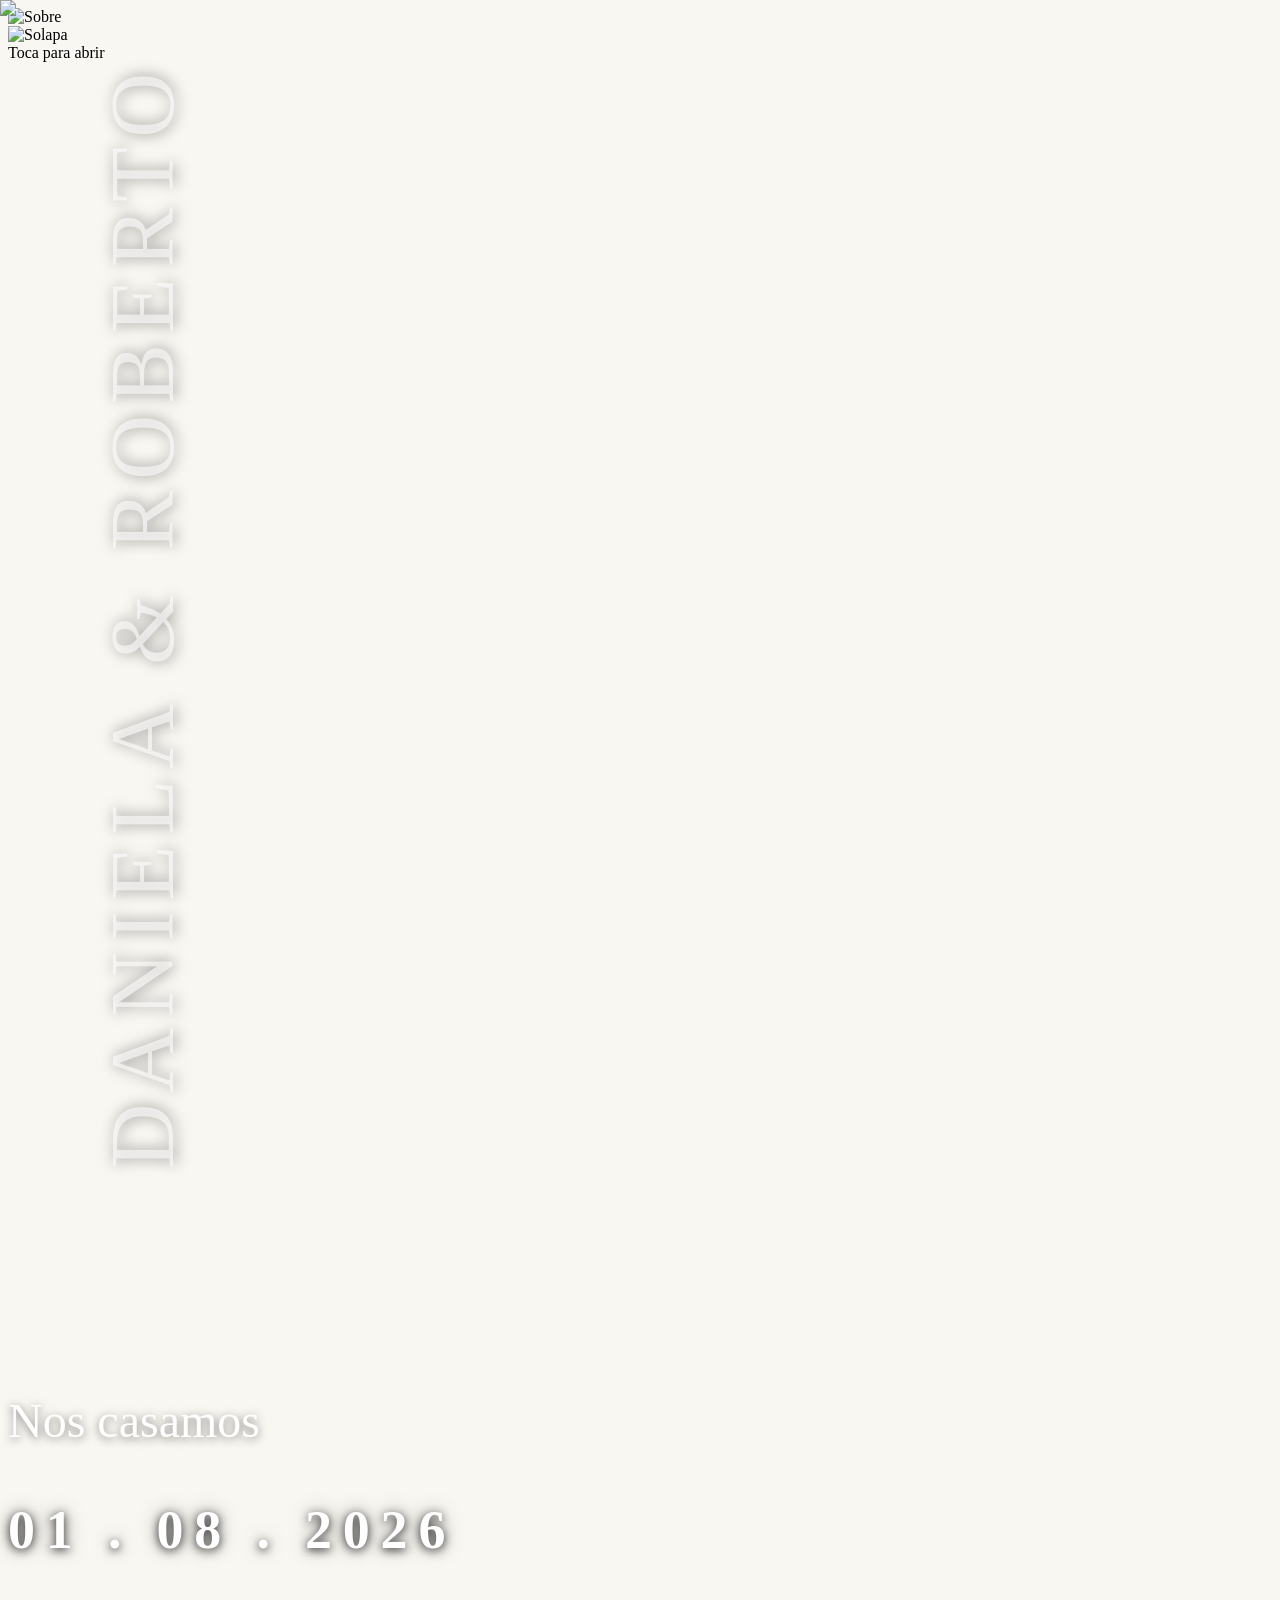
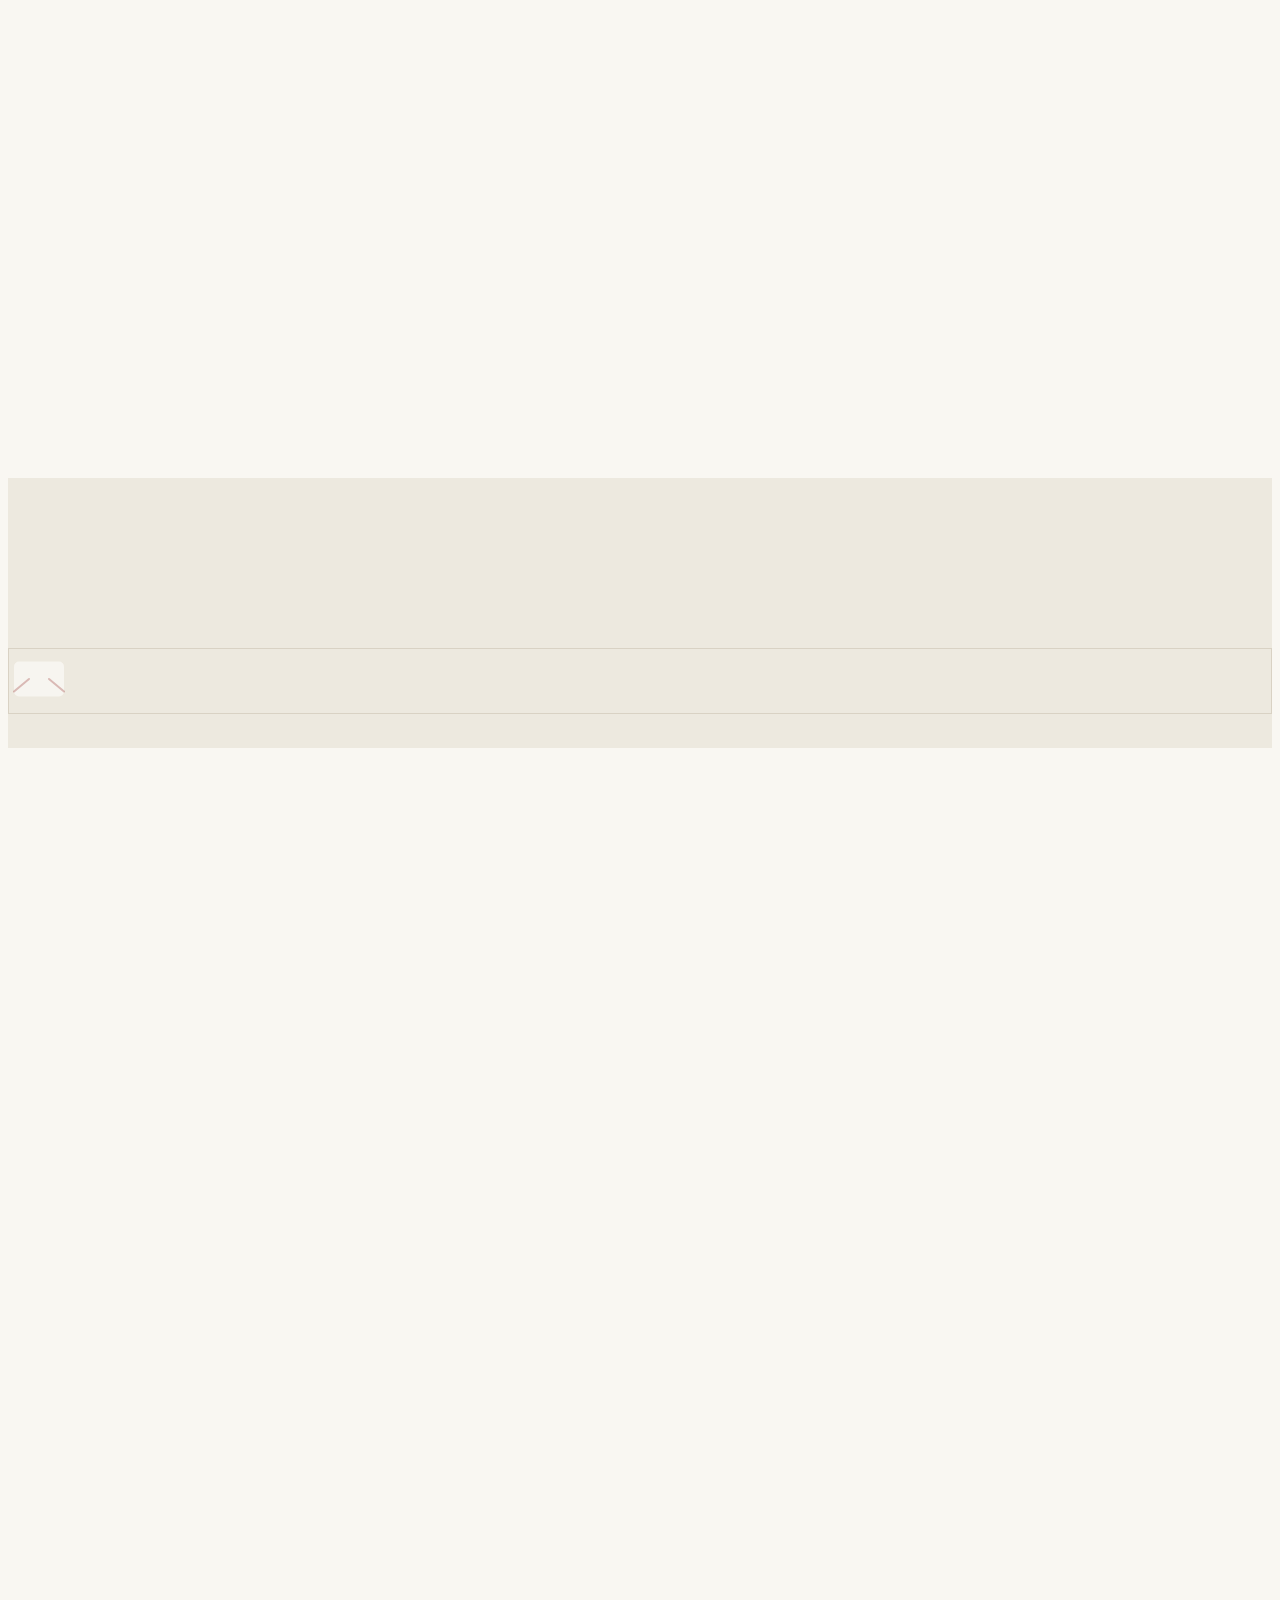
==== index.html @ fdbf5f59 "Add files via upload invitation commit" ====
<!DOCTYPE html><!--T73ptY9w6oYxhxeQ_NKNI--><html lang="en"><head><meta charSet="utf-8"/><meta name="viewport" content="width=device-width, initial-scale=1"/><link rel="preload" href="/_next/static/media/01e4147cff8141ee-s.p.7787e134.woff2" as="font" crossorigin="" type="font/woff2"/><link rel="preload" href="/_next/static/media/5fc4e4c4ad20ea37-s.p.6e37f557.woff2" as="font" crossorigin="" type="font/woff2"/><link rel="preload" href="/_next/static/media/8bd76523131fa0fc-s.p.eb17b6b9.woff2" as="font" crossorigin="" type="font/woff2"/><link rel="preload" href="/_next/static/media/a85fe84266768609-s.p.e658778d.woff2" as="font" crossorigin="" type="font/woff2"/><link rel="preload" href="/_next/static/media/f48d461c03e0a8ec-s.p.4f85faee.woff2" as="font" crossorigin="" type="font/woff2"/><link rel="preload" as="image" href="/images/sobre_final.png"/><link rel="preload" as="image" href="/images/solapa_final.png"/><link rel="preload" as="image" href="/images/hero-bg.jpeg"/><link rel="preload" as="image" href="/images/tarjetapase.png"/><link rel="preload" as="image" href="/images/dresscode.png"/><link rel="preload" as="image" href="/images/etiqueta-vintage.png"/><link rel="preload" as="image" href="/images/tarjeta-viaje.png"/><link rel="stylesheet" href="/_next/static/chunks/4777071403db85dc.css" data-precedence="next"/><link rel="stylesheet" href="/_next/static/chunks/275047b3340aade7.css" data-precedence="next"/><link rel="stylesheet" href="/_next/static/chunks/61e15a1e4aef8117.css" data-precedence="next"/><link rel="preload" as="script" fetchPriority="low" href="/_next/static/chunks/cb51817c18b78762.js"/><script src="/_next/static/chunks/1e53a16b00a69938.js" async=""></script><script src="/_next/static/chunks/155f9bab298fbf48.js" async=""></script><script src="/_next/static/chunks/672dc47684df5d5c.js" async=""></script><script src="/_next/static/chunks/turbopack-0b7e52971d6c30d5.js" async=""></script><script src="/_next/static/chunks/26ca110782d86623.js" async=""></script><script src="/_next/static/chunks/8c8b0fd3c10fda6e.js" async=""></script><script src="/_next/static/chunks/ffd1b856f494ce2b.js" async=""></script><script src="/_next/static/chunks/522c67f937864014.js" async=""></script><meta name="next-size-adjust" content=""/><title>Daniela &amp; Roberto — Wedding Invitation</title><meta name="description" content="We joyfully invite you to celebrate our wedding. Join us for an unforgettable day of love and celebration."/><meta name="generator" content="v0.app"/><meta property="og:title" content="Daniela &amp; Roberto — Wedding Invitation"/><meta property="og:description" content="We joyfully invite you to celebrate our wedding."/><meta property="og:type" content="website"/><meta name="twitter:card" content="summary"/><meta name="twitter:title" content="Daniela &amp; Roberto — Wedding Invitation"/><meta name="twitter:description" content="We joyfully invite you to celebrate our wedding."/><script src="/_next/static/chunks/a6dad97d9634a72d.js" noModule=""></script></head><body class="cormorant_garamond_fdcc62b5-module__j0AN-G__variable great_vibes_894d29ea-module__9wjCqa__variable caveat_8d020b9f-module__fqjY9G__variable windsong_a7bcc098-module__HYPOKW__variable font-serif antialiased" style="background-color:#F9F7F2"><div hidden=""><!--$--><!--/$--></div><main class="relative w-full" style="background-color:#F9F7F2"><audio src="/sounds/wildestDreams.mp3" loop="" preload="auto"></audio><div class="envelope-intro-module__12ix7G__envelopeWrapper "><div class="envelope-intro-module__12ix7G__envelope "><div class="envelope-intro-module__12ix7G__base"><img src="/images/sobre_final.png" alt="Sobre"/></div><div class="envelope-intro-module__12ix7G__flap"><img src="/images/solapa_final.png" alt="Solapa"/></div><div class="envelope-intro-module__12ix7G__sealContainer"><div class="envelope-intro-module__12ix7G__seal"></div><span class="envelope-intro-module__12ix7G__hintText">Toca para abrir</span></div></div></div><section class="sticky top-0 h-screen w-full z-[1]"><section class="relative w-full overflow-hidden" style="height:100svh;min-height:600px"><img alt="Daniela y Roberto" decoding="async" data-nimg="fill" class="object-cover object-center" style="position:absolute;height:100%;width:100%;left:0;top:0;right:0;bottom:0;color:transparent" src="/images/hero-bg.jpeg"/><div class="absolute inset-0" style="background:linear-gradient(to bottom, rgba(0,0,0,0.3) 0%, rgba(0,0,0,0.1) 40%, rgba(0,0,0,0.7) 100%)"></div><style>
        @keyframes scrollName {
          0%   { transform: rotate(180deg) translateY(100%); }
          100% { transform: rotate(180deg) translateY(-100%); }
        }
        .name-scroll {
          animation: scrollName 10s linear infinite;
        }
      </style><div class="absolute inset-y-0 left-0 z-10 flex items-center pointer-events-none select-none overflow-hidden" style="width:clamp(40px, 8vw, 80px)"><h1 class="name-scroll" style="font-family:var(--font-cormorant), Georgia, serif;font-weight:300;font-size:clamp(40px, 10vw, 90px);color:rgba(255,255,255,0.6);letter-spacing:0.12em;text-transform:uppercase;writing-mode:vertical-rl;transform:rotate(180deg);white-space:nowrap;text-shadow:0 2px 15px rgba(0,0,0,0.4);line-height:1">Daniela &amp; Roberto</h1></div><div class="absolute top-8 sm:top-2 left-1/2 -translate-x-1/2 z-20"><div class="relative select-none" style="width:clamp(130px, 18vw, 180px);height:clamp(130px, 18vw, 180px)"><img alt="Monograma D&amp;R" loading="lazy" decoding="async" data-nimg="fill" class="object-contain drop-shadow-[0_4px_18px_rgba(0,0,0,0.6)]" style="position:absolute;height:100%;width:100%;left:0;top:0;right:0;bottom:0;color:transparent" src="/images/monograma_.png"/></div></div><div class="absolute bottom-12 sm:bottom-16 right-4 sm:right-10 z-10 flex flex-col items-center"><p style="font-family:var(--font-windsong), cursive;font-size:clamp(32px, 6vw, 48px);font-weight:400;color:#FFFFFF;line-height:1;text-shadow:0 2px 10px rgba(0,0,0,0.5);margin-bottom:4px">Nos casamos</p><p style="font-family:var(--font-cormorant), serif;font-weight:700;font-size:clamp(28px, 5.5vw, 54px);color:#FFFFFF;letter-spacing:0.2em;white-space:nowrap;text-shadow:0px 2px 10px rgba(0,0,0,0.8),
              0px 0px 20px rgba(0,0,0,0.4)">01 . 08 . 2026</p></div></section></section><div class="relative z-[10] bg-[#F9F7F2] shadow-[0_-20px_50px_rgba(0,0,0,0.08)]"><section class="py-24 px-6 overflow-hidden" style="background-color:#F9F7F2"><div class="max-w-4xl mx-auto flex flex-col items-center"><div class="text-center flex flex-col items-center mb-12" style="opacity:0"><div class="mb-10 w-32 h-32 relative" style="opacity:0;transform:scale(1.2) rotate(-5deg)"><img alt="Sello de lacre" loading="lazy" decoding="async" data-nimg="fill" class="object-contain" style="position:absolute;height:100%;width:100%;left:0;top:0;right:0;bottom:0;color:transparent" src="/images/wax-seal.png"/></div><h2 class="text-5xl md:text-6xl mb-3" style="font-family:var(--font-great-vibes);color:#8B1A1A;opacity:0;transform:translateY(15px)">Daniela &amp; Roberto</h2><p class="text-xl tracking-[0.3em] uppercase mb-10" style="font-family:var(--font-cormorant);font-weight:300;color:#414040;opacity:0;transform:translateY(15px)">Acompáñanos a celebrar nuestro amor</p><p class="text-lg md:text-xl leading-relaxed max-w-lg mx-auto" style="font-family:var(--font-cormorant);font-weight:300;color:#000000;letter-spacing:0.03em;opacity:0;transform:translateY(15px)">Con profunda alegría en nuestros corazones, nos complace invitarlos a ser testigos del momento más especial de nuestras vidas. Los esperamos para compartir el inicio de esta nueva etapa; su presencia hará este día aún más inolvidable.</p></div><div class="relative w-full max-w-[380px] md:max-w-[420px] aspect-[4/5] drop-shadow-2xl mt-4" style="perspective:1500px;transform-style:preserve-3d;opacity:0;transform:translateY(30px)"><div class="absolute inset-0 z-20" style="backface-visibility:hidden;-webkit-backface-visibility:hidden;transform-style:preserve-3d;will-change:transform"><img alt="Marco" decoding="async" data-nimg="fill" class="object-contain" style="position:absolute;height:100%;width:100%;left:0;top:0;right:0;bottom:0;color:transparent" src="/images/tarjetapase.png"/><div class="absolute inset-0 flex items-center justify-center"><div class="w-[70%] text-center"><p class="text-lg md:text-xl lg:text-2xl leading-snug uppercase tracking-[0.15em] md:tracking-[0.2em]" style="font-family:var(--font-cormorant);color:#F9F4E8;font-weight:300">hemos <br/> reservado <br/> para ti</p></div></div></div><div class="absolute inset-0 z-10" style="backface-visibility:hidden;-webkit-backface-visibility:hidden;transform-style:preserve-3d;will-change:transform;transform:rotateY(-180deg)"><img alt="Marco" loading="lazy" decoding="async" data-nimg="fill" class="object-contain" style="position:absolute;height:100%;width:100%;left:0;top:0;right:0;bottom:0;color:transparent;transform:scaleX(-1)" src="/images/tarjetapase.png"/><div class="absolute inset-0 flex items-center justify-center gap-2 md:gap-3 text-center"><span class="text-7xl md:text-8xl lg:text-9xl leading-none" style="font-family:var(--font-cormorant);font-weight:300;color:#F9F4E8">2</span><span class="text-xl md:text-2xl lg:text-3xl uppercase tracking-[0.2em] mt-2" style="font-family:var(--font-cormorant);font-weight:400;color:#F9F4E8">Pases</span></div></div></div></div></section><section class="pt-2 pb-24 px-6 relative overflow-hidden" style="background-color:#F9F7F2"><div class="max-w-4xl mx-auto"><div class="text-center mb-16" style="will-change:transform, opacity, filter;opacity:0;filter:blur(10px);transform:translateY(60px)"><p class="text-4xl md:text-5xl mb-4" style="font-family:var(--font-great-vibes);color:#8B1A1A">Con la bendición de</p><h2 class="text-2xl md:text-3xl tracking-[0.35em] uppercase" style="font-family:var(--font-cormorant);font-weight:400;color:#1A1A1A">Nuestros Padres</h2></div><div class="grid md:grid-cols-2 gap-16 mb-24"><div class="text-center" style="will-change:transform, opacity, filter;opacity:0;filter:blur(15px);transform:translateX(-120px)"><p class="text-sm md:text-base tracking-[0.3em] uppercase mb-10" style="color:#A02020;font-family:var(--font-cormorant);font-weight:700">Familia de la Novia</p><div class="mb-8"><p class="text-xl md:text-2xl" style="font-family:var(--font-cormorant);font-weight:500;color:#000000">Alfredo Arteaga Trejo</p><p class="text-[12px] md:text-[13px] tracking-[0.15em] uppercase mt-2" style="color:#333333;font-family:var(--font-cormorant);font-weight:700">Padre de la Novia</p></div><div class="mb-8"><p class="text-xl md:text-2xl" style="font-family:var(--font-cormorant);font-weight:500;color:#000000">Yesenia Martínez Ledesma</p><p class="text-[12px] md:text-[13px] tracking-[0.15em] uppercase mt-2" style="color:#333333;font-family:var(--font-cormorant);font-weight:700">Madre de la Novia</p></div></div><div class="text-center" style="will-change:transform, opacity, filter;opacity:0;filter:blur(15px);transform:translateX(120px)"><p class="text-sm md:text-base tracking-[0.3em] uppercase mb-10" style="color:#A02020;font-family:var(--font-cormorant);font-weight:700">Familia del Novio</p><div class="mb-8"><p class="text-xl md:text-2xl" style="font-family:var(--font-cormorant);font-weight:500;color:#000000">Roberto Arévalo Delgado</p><p class="text-[12px] md:text-[13px] tracking-[0.15em] uppercase mt-2" style="color:#333333;font-family:var(--font-cormorant);font-weight:700">Padre del Novio</p></div><div class="mb-8"><p class="text-xl md:text-2xl" style="font-family:var(--font-cormorant);font-weight:500;color:#000000">Magdalena Corcino Lagunas</p><p class="text-[12px] md:text-[13px] tracking-[0.15em] uppercase mt-2" style="color:#333333;font-family:var(--font-cormorant);font-weight:700">Madre del Novio</p></div></div></div><div style="will-change:transform, opacity, filter;opacity:0;filter:blur(10px);transform:translateY(60px)"><div class="text-center mb-14"><h3 class="text-2xl md:text-3xl tracking-[0.35em] uppercase" style="font-family:var(--font-cormorant);font-weight:400;color:#1A1A1A">Nuestros Padrinos</h3></div><div class="flex flex-col sm:flex-row items-center justify-center gap-16"><div class="text-center"><p class="text-xl md:text-2xl" style="font-family:var(--font-cormorant);font-weight:500;color:#000000">Manuel Arteaga Trejo</p><p class="text-[12px] md:text-[13px] tracking-[0.15em] uppercase mt-2" style="color:#333333;font-family:var(--font-cormorant);font-weight:700">Padrino de Velación</p></div><div class="text-center"><p class="text-xl md:text-2xl" style="font-family:var(--font-cormorant);font-weight:500;color:#000000">Marisol García Ledesma</p><p class="text-[12px] md:text-[13px] tracking-[0.15em] uppercase mt-2" style="color:#333333;font-family:var(--font-cormorant);font-weight:700">Madrina de Velación</p></div></div></div></div></section><div class="h-20 bg-[#F9F7F2]"></div></div><div class="relative z-[20] bg-[#F9F7F2] shadow-[0_-20px_50px_rgba(0,0,0,0.08)]"><section class="relative py-24 px-6 overflow-hidden" style="background-color:#EDE9DF"><div class="absolute top-2 right-[-25px] md:top-6 md:right-4 pointer-events-none select-none w-[150px] md:w-[220px] z-10" style="opacity:0;filter:blur(4px);transform:scale(2.5)"><img alt="Sellado con amor" loading="lazy" width="220" height="110" decoding="async" data-nimg="1" style="color:transparent;width:100%;height:auto" src="/images/rubber-stamp.png"/></div><div class="max-w-3xl mx-auto text-center"><p class="text-3xl md:text-4xl mb-4" style="font-family:var(--font-great-vibes);color:#8B1A1A;opacity:0;transform:translateY(20px)">Contando los días hasta el gran momento</p><h2 class="text-2xl md:text-3xl tracking-[0.25em] uppercase mb-16" style="font-family:var(--font-cormorant);font-weight:400;color:#3D3D3D;opacity:0;transform:translateY(20px)">1 de Agosto, 2026</h2><div class="grid grid-cols-2 gap-y-12 gap-x-6 md:grid-cols-4 md:gap-10"><div class="flex flex-col items-center gap-4" style="opacity:0;transform:translateY(20px)"><div class="overflow-hidden" style="border-bottom:1px solid #D1C9BC;padding-bottom:12px;min-width:80px"><span class="block text-6xl md:text-7xl leading-none tabular-nums text-center" style="font-family:var(--font-cormorant);font-weight:300;color:#2D2D2D;letter-spacing:-0.02em;opacity:0;transform:translateY(20px)">00</span></div><span class="text-[12px] md:text-xs tracking-[0.3em] uppercase" style="color:#5E544A;font-family:var(--font-cormorant);font-weight:600">Días</span></div><div class="flex flex-col items-center gap-4" style="opacity:0;transform:translateY(20px)"><div class="overflow-hidden" style="border-bottom:1px solid #D1C9BC;padding-bottom:12px;min-width:80px"><span class="block text-6xl md:text-7xl leading-none tabular-nums text-center" style="font-family:var(--font-cormorant);font-weight:300;color:#2D2D2D;letter-spacing:-0.02em;opacity:0;transform:translateY(20px)">00</span></div><span class="text-[12px] md:text-xs tracking-[0.3em] uppercase" style="color:#5E544A;font-family:var(--font-cormorant);font-weight:600">Horas</span></div><div class="flex flex-col items-center gap-4" style="opacity:0;transform:translateY(20px)"><div class="overflow-hidden" style="border-bottom:1px solid #D1C9BC;padding-bottom:12px;min-width:80px"><span class="block text-6xl md:text-7xl leading-none tabular-nums text-center" style="font-family:var(--font-cormorant);font-weight:300;color:#2D2D2D;letter-spacing:-0.02em;opacity:0;transform:translateY(20px)">00</span></div><span class="text-[12px] md:text-xs tracking-[0.3em] uppercase" style="color:#5E544A;font-family:var(--font-cormorant);font-weight:600">Minutos</span></div><div class="flex flex-col items-center gap-4" style="opacity:0;transform:translateY(20px)"><div class="overflow-hidden" style="border-bottom:1px solid #D1C9BC;padding-bottom:12px;min-width:80px"><span class="block text-6xl md:text-7xl leading-none tabular-nums text-center" style="font-family:var(--font-cormorant);font-weight:300;color:#2D2D2D;letter-spacing:-0.02em;opacity:0;transform:translateY(20px)">00</span></div><span class="text-[12px] md:text-xs tracking-[0.3em] uppercase" style="color:#5E544A;font-family:var(--font-cormorant);font-weight:600">Segundos</span></div></div></div></section><section class="py-16 md:py-24 px-6 overflow-hidden" style="background-color:#FAF9F7"><div class="max-w-4xl mx-auto"><div class="text-center mb-12 md:mb-24" style="opacity:0;transform:translateY(20px)"><p class="text-4xl md:text-5xl mb-3" style="font-family:var(--font-great-vibes);color:#8B1A1A">Detalles del Evento</p><h2 class="text-lg md:text-xl tracking-[0.25em] uppercase" style="font-family:var(--font-cormorant);font-weight:300;color:#2D2D2D">Lugar y Fecha</h2></div><div class="grid md:grid-cols-2 gap-8 md:gap-20"><div class="relative flex items-end justify-start min-h-[380px] md:min-h-[420px] w-full px-4"><div class="absolute inset-0 w-full h-full z-0"><img alt="Sobre Ceremonia" loading="lazy" decoding="async" data-nimg="fill" class="object-contain drop-shadow-xl" style="position:absolute;height:100%;width:100%;left:0;top:0;right:0;bottom:0;color:transparent" src="/images/sobre_sello.png"/></div><div class="relative z-10 w-[75%] md:w-[72%] p-6 shadow-2xl mb-8 -ml-2" style="background-color:#F9F4E8;border:1px solid #E5DED0;opacity:0;transform:translateY(60px)"><div class="relative text-center"><div class="flex justify-center mb-3"><svg xmlns="http://www.w3.org/2000/svg" width="24" height="24" viewBox="0 0 24 24" fill="none" stroke="currentColor" stroke-width="2" stroke-linecap="round" stroke-linejoin="round" class="lucide lucide-church w-8 h-8" aria-hidden="true" style="color:#8B1A1A"><path d="M10 9h4"></path><path d="M12 7v5"></path><path d="M14 21v-3a2 2 0 0 0-4 0v3"></path><path d="m18 9 3.52 2.147a1 1 0 0 1 .48.854V19a2 2 0 0 1-2 2H4a2 2 0 0 1-2-2v-6.999a1 1 0 0 1 .48-.854L6 9"></path><path d="M6 21V7a1 1 0 0 1 .376-.782l5-3.999a1 1 0 0 1 1.249.001l5 4A1 1 0 0 1 18 7v14"></path></svg></div><h3 class="text-3xl mb-1" style="font-family:var(--font-great-vibes);color:#8B1A1A">Ceremonia</h3><div class="space-y-1.5 mt-4" style="font-family:var(--font-cormorant)"><div class="flex items-center justify-center gap-2 text-[15px] font-medium leading-none text-[#2D2D2D]"><svg xmlns="http://www.w3.org/2000/svg" width="24" height="24" viewBox="0 0 24 24" fill="none" stroke="currentColor" stroke-width="2" stroke-linecap="round" stroke-linejoin="round" class="lucide lucide-calendar w-4 h-4 opacity-60" aria-hidden="true"><path d="M8 2v4"></path><path d="M16 2v4"></path><rect width="18" height="18" x="3" y="4" rx="2"></rect><path d="M3 10h18"></path></svg><p>1 de Agosto, 2026</p></div><div class="flex items-center justify-center gap-2 text-[15px] font-medium leading-none text-[#2D2D2D]"><svg xmlns="http://www.w3.org/2000/svg" width="24" height="24" viewBox="0 0 24 24" fill="none" stroke="currentColor" stroke-width="2" stroke-linecap="round" stroke-linejoin="round" class="lucide lucide-clock w-4 h-4 opacity-60" aria-hidden="true"><path d="M12 6v6l4 2"></path><circle cx="12" cy="12" r="10"></circle></svg><p>17:00 hrs</p></div><div class="flex flex-col items-center justify-center mt-4"><div class="flex items-center gap-1"><svg xmlns="http://www.w3.org/2000/svg" width="24" height="24" viewBox="0 0 24 24" fill="none" stroke="currentColor" stroke-width="2" stroke-linecap="round" stroke-linejoin="round" class="lucide lucide-map-pin w-3.5 h-3.5 text-[#8B1A1A]" aria-hidden="true"><path d="M20 10c0 4.993-5.539 10.193-7.399 11.799a1 1 0 0 1-1.202 0C9.539 20.193 4 14.993 4 10a8 8 0 0 1 16 0"></path><circle cx="12" cy="10" r="3"></circle></svg><p class="text-[15px] font-bold text-[#1A1A1A]">Parroquia San Joaquín</p></div><p class="text-[14px] leading-tight mt-1 font-semibold" style="color:#333333">Juárez #2, San Joaquín, Qro.</p></div></div><a href="https://maps.app.goo.gl/vPXJ5EqYQ8FNk64d9" target="_blank" rel="noopener noreferrer" class="inline-flex items-center gap-2 mt-6 px-5 py-2.5 text-[11px] tracking-[0.2em] uppercase shadow-md" tabindex="0" style="font-family:var(--font-cormorant);font-weight:600;color:#F9F4E8;background-color:#8B1A1A">Ver ubicación</a></div></div></div><div class="relative flex items-end justify-start min-h-[380px] md:min-h-[420px] w-full px-4 mt-6 md:mt-0"><div class="absolute inset-0 w-full h-full z-0"><img alt="Sobre Recepción" loading="lazy" decoding="async" data-nimg="fill" class="object-contain drop-shadow-xl" style="position:absolute;height:100%;width:100%;left:0;top:0;right:0;bottom:0;color:transparent" src="/images/sobre_sello.png"/></div><div class="relative z-10 w-[75%] md:w-[72%] p-6 shadow-2xl mb-8 -ml-2" style="background-color:#F9F4E8;border:1px solid #E5DED0;opacity:0;transform:translateY(60px)"><div class="relative text-center"><div class="flex justify-center mb-3"><svg xmlns="http://www.w3.org/2000/svg" width="24" height="24" viewBox="0 0 24 24" fill="none" stroke="currentColor" stroke-width="2" stroke-linecap="round" stroke-linejoin="round" class="lucide lucide-party-popper w-8 h-8" aria-hidden="true" style="color:#8B1A1A"><path d="M5.8 11.3 2 22l10.7-3.79"></path><path d="M4 3h.01"></path><path d="M22 8h.01"></path><path d="M15 2h.01"></path><path d="M22 20h.01"></path><path d="m22 2-2.24.75a2.9 2.9 0 0 0-1.96 3.12c.1.86-.57 1.63-1.45 1.63h-.38c-.86 0-1.6.6-1.76 1.44L14 10"></path><path d="m22 13-.82-.33c-.86-.34-1.82.2-1.98 1.11c-.11.7-.72 1.22-1.43 1.22H17"></path><path d="m11 2 .33.82c.34.86-.2 1.82-1.11 1.98C9.52 4.9 9 5.52 9 6.23V7"></path><path d="M11 13c1.93 1.93 2.83 4.17 2 5-.83.83-3.07-.07-5-2-1.93-1.93-2.83-4.17-2-5 .83-.83 3.07.07 5 2Z"></path></svg></div><h3 class="text-3xl mb-1" style="font-family:var(--font-great-vibes);color:#8B1A1A">Recepción</h3><div class="space-y-1.5 mt-4" style="font-family:var(--font-cormorant)"><div class="flex items-center justify-center gap-2 text-[15px] font-medium leading-none text-[#2D2D2D]"><svg xmlns="http://www.w3.org/2000/svg" width="24" height="24" viewBox="0 0 24 24" fill="none" stroke="currentColor" stroke-width="2" stroke-linecap="round" stroke-linejoin="round" class="lucide lucide-calendar w-4 h-4 opacity-60" aria-hidden="true"><path d="M8 2v4"></path><path d="M16 2v4"></path><rect width="18" height="18" x="3" y="4" rx="2"></rect><path d="M3 10h18"></path></svg><p>1 de Agosto, 2026</p></div><div class="flex items-center justify-center gap-2 text-[15px] font-medium leading-none text-[#2D2D2D]"><svg xmlns="http://www.w3.org/2000/svg" width="24" height="24" viewBox="0 0 24 24" fill="none" stroke="currentColor" stroke-width="2" stroke-linecap="round" stroke-linejoin="round" class="lucide lucide-clock w-4 h-4 opacity-60" aria-hidden="true"><path d="M12 6v6l4 2"></path><circle cx="12" cy="12" r="10"></circle></svg><p>18:30 hrs</p></div><div class="flex flex-col items-center justify-center mt-4"><div class="flex items-center gap-1"><svg xmlns="http://www.w3.org/2000/svg" width="24" height="24" viewBox="0 0 24 24" fill="none" stroke="currentColor" stroke-width="2" stroke-linecap="round" stroke-linejoin="round" class="lucide lucide-map-pin w-3.5 h-3.5 text-[#8B1A1A]" aria-hidden="true"><path d="M20 10c0 4.993-5.539 10.193-7.399 11.799a1 1 0 0 1-1.202 0C9.539 20.193 4 14.993 4 10a8 8 0 0 1 16 0"></path><circle cx="12" cy="10" r="3"></circle></svg><p class="text-[15px] font-bold text-[#1A1A1A]">Auditorio Municipal</p></div><p class="text-[14px] leading-tight mt-1 font-semibold" style="color:#333333">Guerrero #8, San Joaquín, Qro.</p></div></div><a href="https://maps.app.goo.gl/2fvEH7pQ6fULar7s7" target="_blank" rel="noopener noreferrer" class="inline-flex items-center gap-2 mt-6 px-5 py-2.5 text-[11px] tracking-[0.2em] uppercase shadow-md" tabindex="0" style="font-family:var(--font-cormorant);font-weight:600;color:#F9F4E8;background-color:#8B1A1A">Ver ubicación</a></div></div></div></div></div></section><section class="py-16 md:py-24 px-6 overflow-hidden" style="background-color:#F9F7F2"><div class="max-w-5xl mx-auto"><div class="flex flex-col items-center mb-24 md:mb-32" style="opacity:0;transform:scale(0.9)"><div class="text-center mb-6 md:mb-8"><h2 class="text-2xl md:text-3xl tracking-[0.3em] uppercase" style="font-family:var(--font-cormorant);font-weight:500;color:#1A1A1A">Dress Code</h2></div><div class="mb-8 md:mb-10"><img src="/images/dresscode.png" alt="Dress Code Illustration" class="w-[180px] md:w-[240px] drop-shadow-sm"/></div><div class="text-center flex flex-col items-center max-w-md"><div class="w-12 h-[1px] bg-[#8B1A1A] mb-4 opacity-60"></div><p class="text-xl md:text-2xl italic mb-3" style="font-family:var(--font-cormorant);color:#2D2D2D">Se sugiere vestimenta formal</p><p class="text-[13px] md:text-sm tracking-[0.12em] uppercase" style="color:#4A4A4A;font-weight:600">Hombres: traje · Mujeres: vestido largo</p></div></div><div class="flex flex-col items-center"><div class="text-center mb-8 md:mb-12" style="opacity:0"><h2 class="text-2xl md:text-3xl tracking-[0.3em] uppercase" style="font-family:var(--font-cormorant);font-weight:500;color:#1A1A1A">Recomendación de Hospedaje</h2></div><div class="mb-16 md:mb-20" style="opacity:0;transform:scale(0.8) rotate(-5deg)"><img src="/images/etiqueta-vintage.png" alt="Destino Nuestra Boda" class="w-[200px] md:w-[280px] drop-shadow-md"/></div><div class="grid grid-cols-1 sm:grid-cols-2 lg:grid-cols-3 gap-8 md:gap-10 w-full"><div class="relative cursor-default" style="opacity:0;transform:translateX(-100px)"><div class="relative drop-shadow-lg"><img src="/images/tarjeta-viaje.png" alt="Card background" class="w-full block"/><div class="absolute inset-0 flex flex-col justify-center items-center text-center px-8 pt-4"><h3 class="text-lg md:text-xl leading-tight mb-2" style="font-family:var(--font-cormorant);color:#1A1A1A;font-weight:700">Hotel Florida Inn</h3><p class="text-[11px] md:text-xs tracking-[0.2em] uppercase mb-5" style="color:#8B1A1A;font-weight:700">San Joaquín, Qro</p><a href="tel:4411013077" class="px-6 py-2 border-2 text-[11px] tracking-[0.2em] uppercase transition-colors" tabindex="0" style="border-color:#8B1A1A;color:#8B1A1A;font-family:var(--font-cormorant);font-weight:800">Reservar</a></div></div></div><div class="relative cursor-default" style="opacity:0;transform:translateX(100px)"><div class="relative drop-shadow-lg"><img src="/images/tarjeta-viaje.png" alt="Card background" class="w-full block"/><div class="absolute inset-0 flex flex-col justify-center items-center text-center px-8 pt-4"><h3 class="text-lg md:text-xl leading-tight mb-2" style="font-family:var(--font-cormorant);color:#1A1A1A;font-weight:700">Hotel Doña Lupe</h3><p class="text-[11px] md:text-xs tracking-[0.2em] uppercase mb-5" style="color:#8B1A1A;font-weight:700">San Joaquín, Qro</p><a href="tel:4423822561" class="px-6 py-2 border-2 text-[11px] tracking-[0.2em] uppercase transition-colors" tabindex="0" style="border-color:#8B1A1A;color:#8B1A1A;font-family:var(--font-cormorant);font-weight:800">Reservar</a></div></div></div><div class="relative cursor-default" style="opacity:0;transform:translateX(-100px)"><div class="relative drop-shadow-lg"><img src="/images/tarjeta-viaje.png" alt="Card background" class="w-full block"/><div class="absolute inset-0 flex flex-col justify-center items-center text-center px-8 pt-4"><h3 class="text-lg md:text-xl leading-tight mb-2" style="font-family:var(--font-cormorant);color:#1A1A1A;font-weight:700">Cabañas La Escondida</h3><p class="text-[11px] md:text-xs tracking-[0.2em] uppercase mb-5" style="color:#8B1A1A;font-weight:700">San Joaquín, Qro</p><a href="tel:4423228629" class="px-6 py-2 border-2 text-[11px] tracking-[0.2em] uppercase transition-colors" tabindex="0" style="border-color:#8B1A1A;color:#8B1A1A;font-family:var(--font-cormorant);font-weight:800">Reservar</a></div></div></div></div></div></div></section><section class="relative py-32 px-6 overflow-hidden" style="background-color:#EDE9DF"><div class="max-w-3xl mx-auto"><div class="text-center mb-24 relative" style="opacity:0;transform:translateY(20px)"><p class="text-4xl md:text-5xl mb-4" style="font-family:var(--font-great-vibes);color:#8B1A1A">El Gran Día</p><h2 class="text-xl md:text-2xl tracking-[0.4em] uppercase" style="font-family:var(--font-cormorant);font-weight:300;color:#2D2D2D">Itinerario</h2></div><div class="relative"><div class="absolute left-[27px] md:left-1/2 top-0 bottom-0" style="background-color:#D9D2C4;width:1px;left:27px;transform:scaleY(0);transform-origin:50% 0% 0"></div><div class="flex flex-col gap-20"><div class="relative flex items-center gap-8 md:gap-0 md:flex-row" style="opacity:0;transform:translateY(30px)"><div class="pl-16 md:pl-0 w-full md:w-[calc(50%-50px)] md:pr-14 md:text-right"><p class="text-lg md:text-xl tracking-[0.15em] mb-1" style="color:#8B1A1A;font-family:var(--font-cormorant);font-weight:700">17:00 h</p><h3 class="text-2xl md:text-3xl" style="font-family:var(--font-cormorant);font-weight:300;color:#2D2D2D;line-height:1.1">Ceremonia</h3></div><div class="absolute left-0 md:left-1/2 md:-translate-x-1/2 flex items-center justify-center rounded-full z-10" style="width:56px;height:56px;background-color:#F9F7F2;border:1px solid #D9D2C4;box-shadow:0 10px 25px -5px rgba(0,0,0,0.05);transform:scale(0) rotate(-45deg)"><svg width="28" height="28" viewBox="0 0 24 24" fill="none" xmlns="http://www.w3.org/2000/svg"><circle cx="9" cy="14" r="6" stroke="#8B1A1A" stroke-width="1.5" fill="#8B1A1A" fill-opacity="0.1"></circle><circle cx="15" cy="10" r="6" stroke="#8B1A1A" stroke-width="1.5" fill="#F9F7F2"></circle><path d="M15 4L13.5 6H16.5L15 4Z" fill="#8B1A1A"></path></svg></div><div class="hidden md:block w-[calc(50%-50px)]"></div></div><div class="relative flex items-center gap-8 md:gap-0 md:flex-row-reverse" style="opacity:0;transform:translateY(30px)"><div class="pl-16 md:pl-0 w-full md:w-[calc(50%-50px)] md:pl-14 md:text-left"><p class="text-lg md:text-xl tracking-[0.15em] mb-1" style="color:#8B1A1A;font-family:var(--font-cormorant);font-weight:700">18:30 h</p><h3 class="text-2xl md:text-3xl" style="font-family:var(--font-cormorant);font-weight:300;color:#2D2D2D;line-height:1.1">Recepción y Bienvenida</h3></div><div class="absolute left-0 md:left-1/2 md:-translate-x-1/2 flex items-center justify-center rounded-full z-10" style="width:56px;height:56px;background-color:#F9F7F2;border:1px solid #D9D2C4;box-shadow:0 10px 25px -5px rgba(0,0,0,0.05);transform:scale(0) rotate(-45deg)"><svg width="28" height="28" viewBox="0 0 24 24" fill="none" xmlns="http://www.w3.org/2000/svg"><path d="M7 3L12 13L17 3H7Z" stroke="#8B1A1A" stroke-width="1.5" fill="#8B1A1A" fill-opacity="0.1" stroke-linejoin="round"></path><path d="M12 13V21M9 21H15" stroke="#8B1A1A" stroke-width="1.5" stroke-linecap="round"></path><circle cx="15" cy="6" r="1" fill="#8B1A1A"></circle></svg></div><div class="hidden md:block w-[calc(50%-50px)]"></div></div><div class="relative flex items-center gap-8 md:gap-0 md:flex-row" style="opacity:0;transform:translateY(30px)"><div class="pl-16 md:pl-0 w-full md:w-[calc(50%-50px)] md:pr-14 md:text-right"><p class="text-lg md:text-xl tracking-[0.15em] mb-1" style="color:#8B1A1A;font-family:var(--font-cormorant);font-weight:700">19:00 h</p><h3 class="text-2xl md:text-3xl" style="font-family:var(--font-cormorant);font-weight:300;color:#2D2D2D;line-height:1.1">Cena de Bodas</h3></div><div class="absolute left-0 md:left-1/2 md:-translate-x-1/2 flex items-center justify-center rounded-full z-10" style="width:56px;height:56px;background-color:#F9F7F2;border:1px solid #D9D2C4;box-shadow:0 10px 25px -5px rgba(0,0,0,0.05);transform:scale(0) rotate(-45deg)"><svg width="28" height="28" viewBox="0 0 24 24" fill="none" xmlns="http://www.w3.org/2000/svg"><circle cx="12" cy="12" r="9" stroke="#8B1A1A" stroke-width="1.5" fill="#8B1A1A" fill-opacity="0.1"></circle><path d="M12 7V17M12 7L10 10M12 7L14 10" stroke="#8B1A1A" stroke-width="1.2" stroke-linecap="round" opacity="0.6"></path><path d="M8 8V16M16 8V16" stroke="#8B1A1A" stroke-width="1.5" stroke-linecap="round"></path></svg></div><div class="hidden md:block w-[calc(50%-50px)]"></div></div><div class="relative flex items-center gap-8 md:gap-0 md:flex-row-reverse" style="opacity:0;transform:translateY(30px)"><div class="pl-16 md:pl-0 w-full md:w-[calc(50%-50px)] md:pl-14 md:text-left"><p class="text-lg md:text-xl tracking-[0.15em] mb-1" style="color:#8B1A1A;font-family:var(--font-cormorant);font-weight:700">20:30 h</p><h3 class="text-2xl md:text-3xl" style="font-family:var(--font-cormorant);font-weight:300;color:#2D2D2D;line-height:1.1">Protocolo y Brindis</h3></div><div class="absolute left-0 md:left-1/2 md:-translate-x-1/2 flex items-center justify-center rounded-full z-10" style="width:56px;height:56px;background-color:#F9F7F2;border:1px solid #D9D2C4;box-shadow:0 10px 25px -5px rgba(0,0,0,0.05);transform:scale(0) rotate(-45deg)"><svg width="28" height="28" viewBox="0 0 24 24" fill="none" xmlns="http://www.w3.org/2000/svg"><path d="M8 10C8 6 10 4 12 4C14 4 16 6 16 10C16 14 12 15 12 15V20" stroke="#8B1A1A" stroke-width="1.5" stroke-linecap="round"></path><path d="M9 20H15" stroke="#8B1A1A" stroke-width="1.5" stroke-linecap="round"></path><path d="M12 8L11 9.5M12 8L13 9.5" stroke="#8B1A1A" stroke-width="1.5" stroke-linecap="round"></path></svg></div><div class="hidden md:block w-[calc(50%-50px)]"></div></div><div class="relative flex items-center gap-8 md:gap-0 md:flex-row" style="opacity:0;transform:translateY(30px)"><div class="pl-16 md:pl-0 w-full md:w-[calc(50%-50px)] md:pr-14 md:text-right"><p class="text-lg md:text-xl tracking-[0.15em] mb-1" style="color:#8B1A1A;font-family:var(--font-cormorant);font-weight:700">22:00 h</p><h3 class="text-2xl md:text-3xl" style="font-family:var(--font-cormorant);font-weight:300;color:#2D2D2D;line-height:1.1">Fiesta y Baile</h3></div><div class="absolute left-0 md:left-1/2 md:-translate-x-1/2 flex items-center justify-center rounded-full z-10" style="width:56px;height:56px;background-color:#F9F7F2;border:1px solid #D9D2C4;box-shadow:0 10px 25px -5px rgba(0,0,0,0.05);transform:scale(0) rotate(-45deg)"><svg width="28" height="28" viewBox="0 0 24 24" fill="none" xmlns="http://www.w3.org/2000/svg"><circle cx="12" cy="9" r="6" stroke="#8B1A1A" stroke-width="1.5" fill="#8B1A1A" fill-opacity="0.1"></circle><path d="M12 3V5M12 13V15M8 9H6M18 9H16M16.2 4.8L14.8 6.2M9.2 11.8L7.8 13.2" stroke="#8B1A1A" stroke-width="1.5" stroke-linecap="round"></path><path d="M12 16L10 21H14L12 16Z" fill="#8B1A1A"></path></svg></div><div class="hidden md:block w-[calc(50%-50px)]"></div></div></div></div></div></section><section class="py-24 px-4 overflow-hidden" style="background-color:#F9F7F2"><div class="max-w-6xl mx-auto"><div class="text-center mb-16 sm:mb-20" style="opacity:0;transform:scale(1.1)"><p class="text-4xl sm:text-5xl md:text-6xl mb-4" style="font-family:var(--font-great-vibes);color:#8B1A1A">Momentos Juntos</p><div class="flex items-center justify-center gap-4"><div class="h-[1px] w-12 bg-[#8B1A1A] opacity-30"></div><h2 class="text-sm sm:text-base tracking-[0.4em] uppercase" style="color:#2D2D2D;font-family:var(--font-cormorant);font-weight:300">Nuestra Historia</h2><div class="h-[1px] w-12 bg-[#8B1A1A] opacity-30"></div></div></div><div class="flex flex-wrap justify-center gap-8 sm:gap-12 md:gap-16"><div class="flex flex-col items-center " style="opacity:0;transform:translateX(-120px) scale(0.8) rotate(-15deg)"><div class="inline-block w-auto bg-[#F5F2EC] shadow-xl hover:shadow-2xl transition-shadow duration-500" style="padding-top:12px;padding-left:12px;padding-right:12px;padding-bottom:48px;border-top-left-radius:3px;border-top-right-radius:4px;border-bottom-left-radius:4px;border-bottom-right-radius:3px"><div class="overflow-hidden bg-[#E2E2E2] w-full" style="line-height:0"><div style="filter:grayscale(100%) contrast(1.2) brightness(1.2);opacity:0"><img alt="Daniela y Roberto" loading="lazy" width="220" height="275" decoding="async" data-nimg="1" class="block w-[140px] h-[175px] sm:w-[180px] sm:h-[225px] md:w-[220px] md:h-[275px]" style="color:transparent;object-fit:cover" src="/images/pareja1.jpeg"/></div></div></div><p class="mt-4 text-center whitespace-pre-line" style="font-family:var(--font-caveat), cursive;font-size:clamp(18px, 3vw, 24px);color:#8B1A1A;line-height:1.2;max-width:220px;transform:translateY(10px);opacity:0">Contigo aprendí
que el amor existe</p></div><div class="flex flex-col items-center mt-8 sm:mt-12" style="opacity:0;transform:translateX(120px) scale(0.8) rotate(15deg)"><div class="inline-block w-auto bg-[#F5F2EC] shadow-xl hover:shadow-2xl transition-shadow duration-500" style="padding-top:12px;padding-left:12px;padding-right:12px;padding-bottom:48px;border-top-left-radius:3px;border-top-right-radius:4px;border-bottom-left-radius:4px;border-bottom-right-radius:3px"><div class="overflow-hidden bg-[#E2E2E2] w-full" style="line-height:0"><div style="filter:grayscale(100%) contrast(1.2) brightness(1.2);opacity:0"><img alt="En tus ojos" loading="lazy" width="220" height="275" decoding="async" data-nimg="1" class="block w-[140px] h-[175px] sm:w-[180px] sm:h-[225px] md:w-[220px] md:h-[275px]" style="color:transparent;object-fit:cover" src="/images/pareja2.jpeg"/></div></div></div><p class="mt-4 text-center whitespace-pre-line" style="font-family:var(--font-caveat), cursive;font-size:clamp(18px, 3vw, 24px);color:#8B1A1A;line-height:1.2;max-width:220px;transform:translateY(10px);opacity:0">Y en tus ojos
encontré mi hogar</p></div><div class="flex flex-col items-center " style="opacity:0;transform:translateX(-120px) scale(0.8) rotate(-15deg)"><div class="inline-block w-auto bg-[#F5F2EC] shadow-xl hover:shadow-2xl transition-shadow duration-500" style="padding-top:12px;padding-left:12px;padding-right:12px;padding-bottom:48px;border-top-left-radius:3px;border-top-right-radius:4px;border-bottom-left-radius:4px;border-bottom-right-radius:3px"><div class="overflow-hidden bg-[#E2E2E2] w-full" style="line-height:0"><div style="filter:grayscale(100%) contrast(1.2) brightness(1.2);opacity:0"><img alt="Familia unida" loading="lazy" width="220" height="275" decoding="async" data-nimg="1" class="block w-[140px] h-[175px] sm:w-[180px] sm:h-[225px] md:w-[220px] md:h-[275px]" style="color:transparent;object-fit:cover" src="/images/familia1.jpeg"/></div></div></div><p class="mt-4 text-center whitespace-pre-line" style="font-family:var(--font-caveat), cursive;font-size:clamp(18px, 3vw, 24px);color:#8B1A1A;line-height:1.2;max-width:220px;transform:translateY(10px);opacity:0">Gracias por la familia
que formamos juntos</p></div><div class="flex flex-col items-center mt-8 sm:mt-12" style="opacity:0;transform:translateX(120px) scale(0.8) rotate(15deg)"><div class="inline-block w-auto bg-[#F5F2EC] shadow-xl hover:shadow-2xl transition-shadow duration-500" style="padding-top:12px;padding-left:12px;padding-right:12px;padding-bottom:48px;border-top-left-radius:3px;border-top-right-radius:4px;border-bottom-left-radius:4px;border-bottom-right-radius:3px"><div class="overflow-hidden bg-[#E2E2E2] w-full" style="line-height:0"><div style="filter:grayscale(100%) contrast(1.2) brightness(1.2);opacity:0"><img alt="Juntos siempre" loading="lazy" width="220" height="275" decoding="async" data-nimg="1" class="block w-[140px] h-[175px] sm:w-[180px] sm:h-[225px] md:w-[220px] md:h-[275px]" style="color:transparent;object-fit:cover" src="/images/familia2.jpeg"/></div></div></div><p class="mt-4 text-center whitespace-pre-line" style="font-family:var(--font-caveat), cursive;font-size:clamp(18px, 3vw, 24px);color:#8B1A1A;line-height:1.2;max-width:220px;transform:translateY(10px);opacity:0">Juntos siempre
en todo momento</p></div></div></div></section><section class="relative py-32 px-6 overflow-hidden" style="background-color:#EDE9DF"><div class="absolute inset-0 pointer-events-none opacity-[0.15]"></div><div class="max-w-xl mx-auto text-center relative z-10"><div style="opacity:0;transform:translateY(30px)"><p class="text-4xl md:text-6xl mb-4" style="font-family:var(--font-great-vibes);color:#8B1A1A">Lluvia de Sobres</p><h2 class="text-sm md:text-base tracking-[0.4em] uppercase mb-16" style="font-family:var(--font-cormorant);font-weight:300;color:#2D2D2D">Tu presencia es nuestro mejor regalo</h2></div><div class="relative px-8 py-12 mb-14" style="opacity:0;transform:scale(0.95)"><div class="absolute top-0 left-0 w-8 h-8 border-t border-l border-[#8B1A1A] opacity-30"></div><div class="absolute bottom-0 right-0 w-8 h-8 border-b border-r border-[#8B1A1A] opacity-30"></div><p class="text-lg md:text-xl leading-relaxed mb-8 italic" style="color:#5A5A5A;font-family:var(--font-cormorant)">&quot;Si deseas contribuir a nuestros sueños como pareja, hemos optado por la tradición de lluvia de sobres.&quot;</p><p class="text-sm md:text-base tracking-wide uppercase leading-loose" style="color:#2D2D2D;font-family:var(--font-cormorant);font-weight:600">El día del evento habrá un buzón especial <br/> donde podrás depositar tu cariño.</p></div><div class="flex justify-center"><div class="relative p-4 bg-[#F9F7F2] rounded-full shadow-inner" style="border:1px solid #D9D2C4"><svg width="60" height="60" viewBox="0 0 24 24" fill="none" xmlns="http://www.w3.org/2000/svg" style="opacity:0.9"><rect x="2" y="5" width="20" height="14" rx="2" stroke="#8B1A1A" stroke-width="1" fill="#F9F7F2" pathLength="1" stroke-dashoffset="0" stroke-dasharray="0 1"></rect><path d="M2 7L12 13L22 7" stroke="#8B1A1A" stroke-width="1" stroke-linecap="round" stroke-linejoin="round" opacity="0"></path><path d="M2 17L8 12" stroke="#8B1A1A" stroke-width="0.8" stroke-linecap="round" opacity="0.3"></path><path d="M22 17L16 12" stroke="#8B1A1A" stroke-width="0.8" stroke-linecap="round" opacity="0.3"></path></svg></div></div><p class="mt-10 text-[11px] uppercase tracking-[0.2em]" style="font-family:var(--font-cormorant);color:#2D2D2D;opacity:0">Gracias por ser parte de este inicio</p></div></section><section class="paper-section torn-top relative py-20 md:py-32 px-6 overflow-hidden"><div class="absolute left-0 top-1/2 -translate-y-1/2 pointer-events-none hidden lg:block" style="opacity:0;transform:scale(0.8)"><svg width="180" height="500" viewBox="0 0 180 500" fill="none" xmlns="http://www.w3.org/2000/svg"><path d="M140 490 C130 420 120 360 135 290 C150 220 145 150 125 80" stroke="#8B1A1A" stroke-width="1.5" fill="none" stroke-linecap="round"></path><path d="M137 380 C110 365 80 350 50 345" stroke="#8B1A1A" stroke-width="1" fill="none" stroke-linecap="round"></path><path d="M50 345 C35 330 20 320 15 305 C25 308 40 315 50 345Z" fill="#8B1A1A" opacity="0.5"></path><path d="M50 345 C40 328 35 310 40 295 C45 308 50 325 50 345Z" fill="#8B1A1A" opacity="0.3"></path><path d="M138 300 C115 290 90 285 65 280" stroke="#8B1A1A" stroke-width="1" fill="none" stroke-linecap="round"></path><path d="M65 280 C45 268 30 255 25 240 C38 245 52 258 65 280Z" fill="#8B1A1A" opacity="0.5"></path><path d="M65 280 C55 262 50 245 58 232 C62 244 65 262 65 280Z" fill="#8B1A1A" opacity="0.3"></path><path d="M133 200 C110 188 88 182 65 178" stroke="#8B1A1A" stroke-width="1" fill="none" stroke-linecap="round"></path><path d="M65 178 C42 162 25 148 20 132 C35 137 52 152 65 178Z" fill="#8B1A1A" opacity="0.5"></path><circle cx="88" cy="352" r="3" fill="#8B1A1A" opacity="0.6"></circle><circle cx="80" cy="358" r="2" fill="#8B1A1A" opacity="0.4"></circle><circle cx="75" cy="348" r="2.5" fill="#8B1A1A" opacity="0.5"></circle><path d="M130 150 C115 138 100 130 88 118 C100 122 115 132 130 150Z" fill="#8B1A1A" opacity="0.4"></path><path d="M128 130 C115 120 105 108 100 95 C108 101 118 114 128 130Z" fill="#8B1A1A" opacity="0.3"></path><path d="M135 420 C125 415 108 412 95 415" stroke="#8B1A1A" stroke-width="0.5" fill="none" opacity="0.5" stroke-linecap="round"></path><path d="M140 250 C128 246 112 243 100 246" stroke="#8B1A1A" stroke-width="0.5" fill="none" opacity="0.5" stroke-linecap="round"></path></svg></div><div class="absolute right-0 top-1/2 -translate-y-1/2 pointer-events-none hidden lg:block" style="opacity:0;transform:scale(0.8)"><svg width="180" height="500" viewBox="0 0 180 500" fill="none" xmlns="http://www.w3.org/2000/svg" style="transform:scaleX(-1)"><path d="M140 490 C130 420 120 360 135 290 C150 220 145 150 125 80" stroke="#8B1A1A" stroke-width="1.5" fill="none" stroke-linecap="round"></path><path d="M137 380 C110 365 80 350 50 345" stroke="#8B1A1A" stroke-width="1" fill="none" stroke-linecap="round"></path><path d="M50 345 C35 330 20 320 15 305 C25 308 40 315 50 345Z" fill="#8B1A1A" opacity="0.5"></path><path d="M50 345 C40 328 35 310 40 295 C45 308 50 325 50 345Z" fill="#8B1A1A" opacity="0.3"></path><path d="M138 300 C115 290 90 285 65 280" stroke="#8B1A1A" stroke-width="1" fill="none" stroke-linecap="round"></path><path d="M65 280 C45 268 30 255 25 240 C38 245 52 258 65 280Z" fill="#8B1A1A" opacity="0.5"></path><path d="M65 280 C55 262 50 245 58 232 C62 244 65 262 65 280Z" fill="#8B1A1A" opacity="0.3"></path><path d="M133 200 C110 188 88 182 65 178" stroke="#8B1A1A" stroke-width="1" fill="none" stroke-linecap="round"></path><path d="M65 178 C42 162 25 148 20 132 C35 137 52 152 65 178Z" fill="#8B1A1A" opacity="0.5"></path><circle cx="88" cy="352" r="3" fill="#8B1A1A" opacity="0.6"></circle><circle cx="80" cy="358" r="2" fill="#8B1A1A" opacity="0.4"></circle><circle cx="75" cy="348" r="2.5" fill="#8B1A1A" opacity="0.5"></circle><path d="M130 150 C115 138 100 130 88 118 C100 122 115 132 130 150Z" fill="#8B1A1A" opacity="0.4"></path><path d="M128 130 C115 120 105 108 100 95 C108 101 118 114 128 130Z" fill="#8B1A1A" opacity="0.3"></path><path d="M135 420 C125 415 108 412 95 415" stroke="#8B1A1A" stroke-width="0.5" fill="none" opacity="0.5" stroke-linecap="round"></path><path d="M140 250 C128 246 112 243 100 246" stroke="#8B1A1A" stroke-width="0.5" fill="none" opacity="0.5" stroke-linecap="round"></path></svg></div><div class="max-w-md mx-auto relative z-10" style="opacity:0"><div class="text-center mb-10" style="opacity:0;transform:translateY(25px)"><p class="text-4xl md:text-5xl mb-3" style="font-family:var(--font-great-vibes);color:#8B1A1A">Confirmación de asistencia</p><h2 class="text-sm tracking-[0.3em] uppercase mb-8" style="font-family:var(--font-cormorant);color:#7A6E63">Nos encantará compartir este día contigo</h2><div class="inline-block px-8 py-3 border-y border-[#D9D2C4] mb-6" style="opacity:0;transform:scale(0.8)"><p class="text-xs md:text-sm tracking-[0.2em] uppercase font-bold" style="font-family:var(--font-cormorant);color:#8B1A1A">Evento solo para adultos</p></div><p class="text-sm opacity-70 italic" style="font-family:var(--font-cormorant);color:#202020">Confirma antes del 1 de julio de 2026</p></div><form class="flex flex-col gap-6" style="opacity:0;transform:translateY(25px)"><div class="flex flex-col"><label style="font-family:var(--font-cormorant);font-size:11px;letter-spacing:0.25em;text-transform:uppercase;color:#7A6E63;margin-bottom:8px;text-align:center">Nombre Completo</label><input type="text" required="" placeholder="Escribe tu nombre" class="focus:border-[#8B1A1A] transition-colors duration-300" style="background-color:#F9F7F2;border:1px solid #D9D2C4;border-radius:25px;padding:14px 20px;font-family:var(--font-cormorant);outline:none;text-align:center" name="name" value=""/></div><div class="flex flex-col relative"><label style="font-family:var(--font-cormorant);font-size:11px;letter-spacing:0.25em;text-transform:uppercase;color:#7A6E63;margin-bottom:8px;text-align:center">¿Asistirás?</label><select name="attendance" style="background-color:#F9F7F2;border:1px solid #D9D2C4;border-radius:25px;padding:14px 20px;font-family:var(--font-cormorant);outline:none;text-align-last:center;appearance:none"><option value="yes" selected="">Sí, asistiré con gusto</option><option value="no">Lamentablemente no podré</option></select><div class="absolute right-6 bottom-4 pointer-events-none opacity-30"><svg width="10" height="6" viewBox="0 0 10 6" fill="none"><path d="M1 1L5 5L9 1" stroke="currentColor" stroke-width="1.5"></path></svg></div></div><button type="submit" class="py-4 px-8 text-xs tracking-[0.3em] uppercase text-[#F9F7F2] bg-[#8B1A1A] rounded-[30px] font-bold shadow-md transition-all" tabindex="0" style="font-family:var(--font-cormorant);cursor:pointer">Confirmar Asistencia</button></form></div></section><footer class="py-24 px-6 text-center deckled-top" style="background-color:#EDE9DF"><div class="max-w-xl mx-auto flex flex-col items-center gap-10" style="opacity:0"><div class="relative w-32 h-32 mb-4" style="opacity:0;transform:scale(1.5)"><img alt="Sello de lacre D&amp;R" loading="lazy" decoding="async" data-nimg="fill" class="object-contain drop-shadow-xl" style="position:absolute;height:100%;width:100%;left:0;top:0;right:0;bottom:0;color:transparent" src="/images/wax-seal.png"/></div><div class="flex flex-col gap-4" style="opacity:0;transform:translateY(20px)"><p class="text-5xl md:text-6xl" style="font-family:var(--font-great-vibes);color:#8B1A1A">Daniela &amp; Roberto</p><p class="text-2xl tracking-[0.3em] uppercase" style="font-family:var(--font-cormorant);color:#4A4A4A;font-weight:600">01 . 08 . 2026</p></div><div class="flex items-center gap-6 w-full justify-center opacity-80"><div class="h-px bg-[#D9D2C4]" style="width:0px"></div><div class="w-1.5 h-1.5 rounded-full" style="background-color:#D9D2C4;opacity:0"></div><div class="h-px bg-[#D9D2C4]" style="width:0px"></div></div><div class="flex flex-col items-center gap-3 mt-4" style="opacity:0"><p class="text-sm tracking-[0.2em] uppercase" style="font-family:var(--font-cormorant);color:#4A4A4A">Desarrollado Por:</p><a href="https://wa.me/524428200679?text=Hola%20Iris,%20vi%20tu%20trabajo%20en%20la%20invitación%20de%20Daniela%20y%20Roberto%20y%20me%20encantó." target="_blank" rel="noopener noreferrer" class="inline-flex flex-col items-center transition-all" tabindex="0"><span class="text-2xl" style="font-family:var(--font-great-vibes);color:#8B1A1A">Ing. Iris Arteaga</span><p class="text-xs tracking-[0.2em] uppercase mt-2 font-medium" style="font-family:var(--font-cormorant);color:#3A5A7A;text-decoration:underline;text-underline-offset:4px">442 820 0679</p></a></div><p class="text-sm tracking-[0.2em] uppercase mt-10 opacity-70" style="font-family:var(--font-cormorant);color:#4A4A4A;opacity:0">Hecho con amor</p></div></footer></div></main><!--$--><!--/$--><!--$!--><template data-dgst="BAILOUT_TO_CLIENT_SIDE_RENDERING"></template><!--/$--><script src="/_next/static/chunks/cb51817c18b78762.js" id="_R_" async=""></script><script>(self.__next_f=self.__next_f||[]).push([0])</script><script>self.__next_f.push([1,"1:\"$Sreact.fragment\"\n2:I[45121,[\"/_next/static/chunks/26ca110782d86623.js\",\"/_next/static/chunks/8c8b0fd3c10fda6e.js\"],\"default\"]\n3:I[60512,[\"/_next/static/chunks/26ca110782d86623.js\",\"/_next/static/chunks/8c8b0fd3c10fda6e.js\"],\"default\"]\n4:I[87451,[\"/_next/static/chunks/ffd1b856f494ce2b.js\"],\"Analytics\"]\n5:I[66863,[\"/_next/static/chunks/26ca110782d86623.js\",\"/_next/static/chunks/8c8b0fd3c10fda6e.js\"],\"ClientPageRoot\"]\n6:I[31713,[\"/_next/static/chunks/ffd1b856f494ce2b.js\",\"/_next/static/chunks/26ca110782d86623.js\",\"/_next/static/chunks/522c67f937864014.js\"],\"default\"]\n9:I[35417,[\"/_next/static/chunks/26ca110782d86623.js\",\"/_next/static/chunks/8c8b0fd3c10fda6e.js\"],\"OutletBoundary\"]\na:\"$Sreact.suspense\"\nc:I[35417,[\"/_next/static/chunks/26ca110782d86623.js\",\"/_next/static/chunks/8c8b0fd3c10fda6e.js\"],\"ViewportBoundary\"]\ne:I[35417,[\"/_next/static/chunks/26ca110782d86623.js\",\"/_next/static/chunks/8c8b0fd3c10fda6e.js\"],\"MetadataBoundary\"]\n10:I[50025,[\"/_next/static/chunks/26ca110782d86623.js\",\"/_next/static/chunks/8c8b0fd3c10fda6e.js\"],\"default\"]\n:HL[\"/_next/static/chunks/4777071403db85dc.css\",\"style\"]\n:HL[\"/_next/static/chunks/275047b3340aade7.css\",\"style\"]\n:HL[\"/_next/static/media/01e4147cff8141ee-s.p.7787e134.woff2\",\"font\",{\"crossOrigin\":\"\",\"type\":\"font/woff2\"}]\n:HL[\"/_next/static/media/5fc4e4c4ad20ea37-s.p.6e37f557.woff2\",\"font\",{\"crossOrigin\":\"\",\"type\":\"font/woff2\"}]\n:HL[\"/_next/static/media/8bd76523131fa0fc-s.p.eb17b6b9.woff2\",\"font\",{\"crossOrigin\":\"\",\"type\":\"font/woff2\"}]\n:HL[\"/_next/static/media/a85fe84266768609-s.p.e658778d.woff2\",\"font\",{\"crossOrigin\":\"\",\"type\":\"font/woff2\"}]\n:HL[\"/_next/static/media/f48d461c03e0a8ec-s.p.4f85faee.woff2\",\"font\",{\"crossOrigin\":\"\",\"type\":\"font/woff2\"}]\n:HL[\"/_next/static/chunks/61e15a1e4aef8117.css\",\"style\"]\n"])</script><script>self.__next_f.push([1,"0:{\"P\":null,\"b\":\"T73ptY9w6oYxhxeQ-NKNI\",\"c\":[\"\",\"\"],\"q\":\"\",\"i\":false,\"f\":[[[\"\",{\"children\":[\"__PAGE__\",{}]},\"$undefined\",\"$undefined\",true],[[\"$\",\"$1\",\"c\",{\"children\":[[[\"$\",\"link\",\"0\",{\"rel\":\"stylesheet\",\"href\":\"/_next/static/chunks/4777071403db85dc.css\",\"precedence\":\"next\",\"crossOrigin\":\"$undefined\",\"nonce\":\"$undefined\"}],[\"$\",\"link\",\"1\",{\"rel\":\"stylesheet\",\"href\":\"/_next/static/chunks/275047b3340aade7.css\",\"precedence\":\"next\",\"crossOrigin\":\"$undefined\",\"nonce\":\"$undefined\"}],[\"$\",\"script\",\"script-0\",{\"src\":\"/_next/static/chunks/ffd1b856f494ce2b.js\",\"async\":true,\"nonce\":\"$undefined\"}]],[\"$\",\"html\",null,{\"lang\":\"en\",\"children\":[\"$\",\"body\",null,{\"className\":\"cormorant_garamond_fdcc62b5-module__j0AN-G__variable great_vibes_894d29ea-module__9wjCqa__variable caveat_8d020b9f-module__fqjY9G__variable windsong_a7bcc098-module__HYPOKW__variable font-serif antialiased\",\"style\":{\"backgroundColor\":\"#F9F7F2\"},\"children\":[[\"$\",\"$L2\",null,{\"parallelRouterKey\":\"children\",\"error\":\"$undefined\",\"errorStyles\":\"$undefined\",\"errorScripts\":\"$undefined\",\"template\":[\"$\",\"$L3\",null,{}],\"templateStyles\":\"$undefined\",\"templateScripts\":\"$undefined\",\"notFound\":[[[\"$\",\"title\",null,{\"children\":\"404: This page could not be found.\"}],[\"$\",\"div\",null,{\"style\":{\"fontFamily\":\"system-ui,\\\"Segoe UI\\\",Roboto,Helvetica,Arial,sans-serif,\\\"Apple Color Emoji\\\",\\\"Segoe UI Emoji\\\"\",\"height\":\"100vh\",\"textAlign\":\"center\",\"display\":\"flex\",\"flexDirection\":\"column\",\"alignItems\":\"center\",\"justifyContent\":\"center\"},\"children\":[\"$\",\"div\",null,{\"children\":[[\"$\",\"style\",null,{\"dangerouslySetInnerHTML\":{\"__html\":\"body{color:#000;background:#fff;margin:0}.next-error-h1{border-right:1px solid rgba(0,0,0,.3)}@media (prefers-color-scheme:dark){body{color:#fff;background:#000}.next-error-h1{border-right:1px solid rgba(255,255,255,.3)}}\"}}],[\"$\",\"h1\",null,{\"className\":\"next-error-h1\",\"style\":{\"display\":\"inline-block\",\"margin\":\"0 20px 0 0\",\"padding\":\"0 23px 0 0\",\"fontSize\":24,\"fontWeight\":500,\"verticalAlign\":\"top\",\"lineHeight\":\"49px\"},\"children\":404}],[\"$\",\"div\",null,{\"style\":{\"display\":\"inline-block\"},\"children\":[\"$\",\"h2\",null,{\"style\":{\"fontSize\":14,\"fontWeight\":400,\"lineHeight\":\"49px\",\"margin\":0},\"children\":\"This page could not be found.\"}]}]]}]}]],[]],\"forbidden\":\"$undefined\",\"unauthorized\":\"$undefined\"}],[\"$\",\"$L4\",null,{}]]}]}]]}],{\"children\":[[\"$\",\"$1\",\"c\",{\"children\":[[\"$\",\"$L5\",null,{\"Component\":\"$6\",\"serverProvidedParams\":{\"searchParams\":{},\"params\":{},\"promises\":[\"$@7\",\"$@8\"]}}],[[\"$\",\"link\",\"0\",{\"rel\":\"stylesheet\",\"href\":\"/_next/static/chunks/61e15a1e4aef8117.css\",\"precedence\":\"next\",\"crossOrigin\":\"$undefined\",\"nonce\":\"$undefined\"}],[\"$\",\"script\",\"script-0\",{\"src\":\"/_next/static/chunks/26ca110782d86623.js\",\"async\":true,\"nonce\":\"$undefined\"}],[\"$\",\"script\",\"script-1\",{\"src\":\"/_next/static/chunks/522c67f937864014.js\",\"async\":true,\"nonce\":\"$undefined\"}]],[\"$\",\"$L9\",null,{\"children\":[\"$\",\"$a\",null,{\"name\":\"Next.MetadataOutlet\",\"children\":\"$@b\"}]}]]}],{},null,false,false]},null,false,false],[\"$\",\"$1\",\"h\",{\"children\":[null,[\"$\",\"$Lc\",null,{\"children\":\"$Ld\"}],[\"$\",\"div\",null,{\"hidden\":true,\"children\":[\"$\",\"$Le\",null,{\"children\":[\"$\",\"$a\",null,{\"name\":\"Next.Metadata\",\"children\":\"$Lf\"}]}]}],[\"$\",\"meta\",null,{\"name\":\"next-size-adjust\",\"content\":\"\"}]]}],false]],\"m\":\"$undefined\",\"G\":[\"$10\",[]],\"S\":true}\n"])</script><script>self.__next_f.push([1,"7:{}\n8:\"$0:f:0:1:1:children:0:props:children:0:props:serverProvidedParams:params\"\n"])</script><script>self.__next_f.push([1,"d:[[\"$\",\"meta\",\"0\",{\"charSet\":\"utf-8\"}],[\"$\",\"meta\",\"1\",{\"name\":\"viewport\",\"content\":\"width=device-width, initial-scale=1\"}]]\n"])</script><script>self.__next_f.push([1,"b:null\nf:[[\"$\",\"title\",\"0\",{\"children\":\"Daniela \u0026 Roberto — Wedding Invitation\"}],[\"$\",\"meta\",\"1\",{\"name\":\"description\",\"content\":\"We joyfully invite you to celebrate our wedding. Join us for an unforgettable day of love and celebration.\"}],[\"$\",\"meta\",\"2\",{\"name\":\"generator\",\"content\":\"v0.app\"}],[\"$\",\"meta\",\"3\",{\"property\":\"og:title\",\"content\":\"Daniela \u0026 Roberto — Wedding Invitation\"}],[\"$\",\"meta\",\"4\",{\"property\":\"og:description\",\"content\":\"We joyfully invite you to celebrate our wedding.\"}],[\"$\",\"meta\",\"5\",{\"property\":\"og:type\",\"content\":\"website\"}],[\"$\",\"meta\",\"6\",{\"name\":\"twitter:card\",\"content\":\"summary\"}],[\"$\",\"meta\",\"7\",{\"name\":\"twitter:title\",\"content\":\"Daniela \u0026 Roberto — Wedding Invitation\"}],[\"$\",\"meta\",\"8\",{\"name\":\"twitter:description\",\"content\":\"We joyfully invite you to celebrate our wedding.\"}]]\n"])</script></body></html>
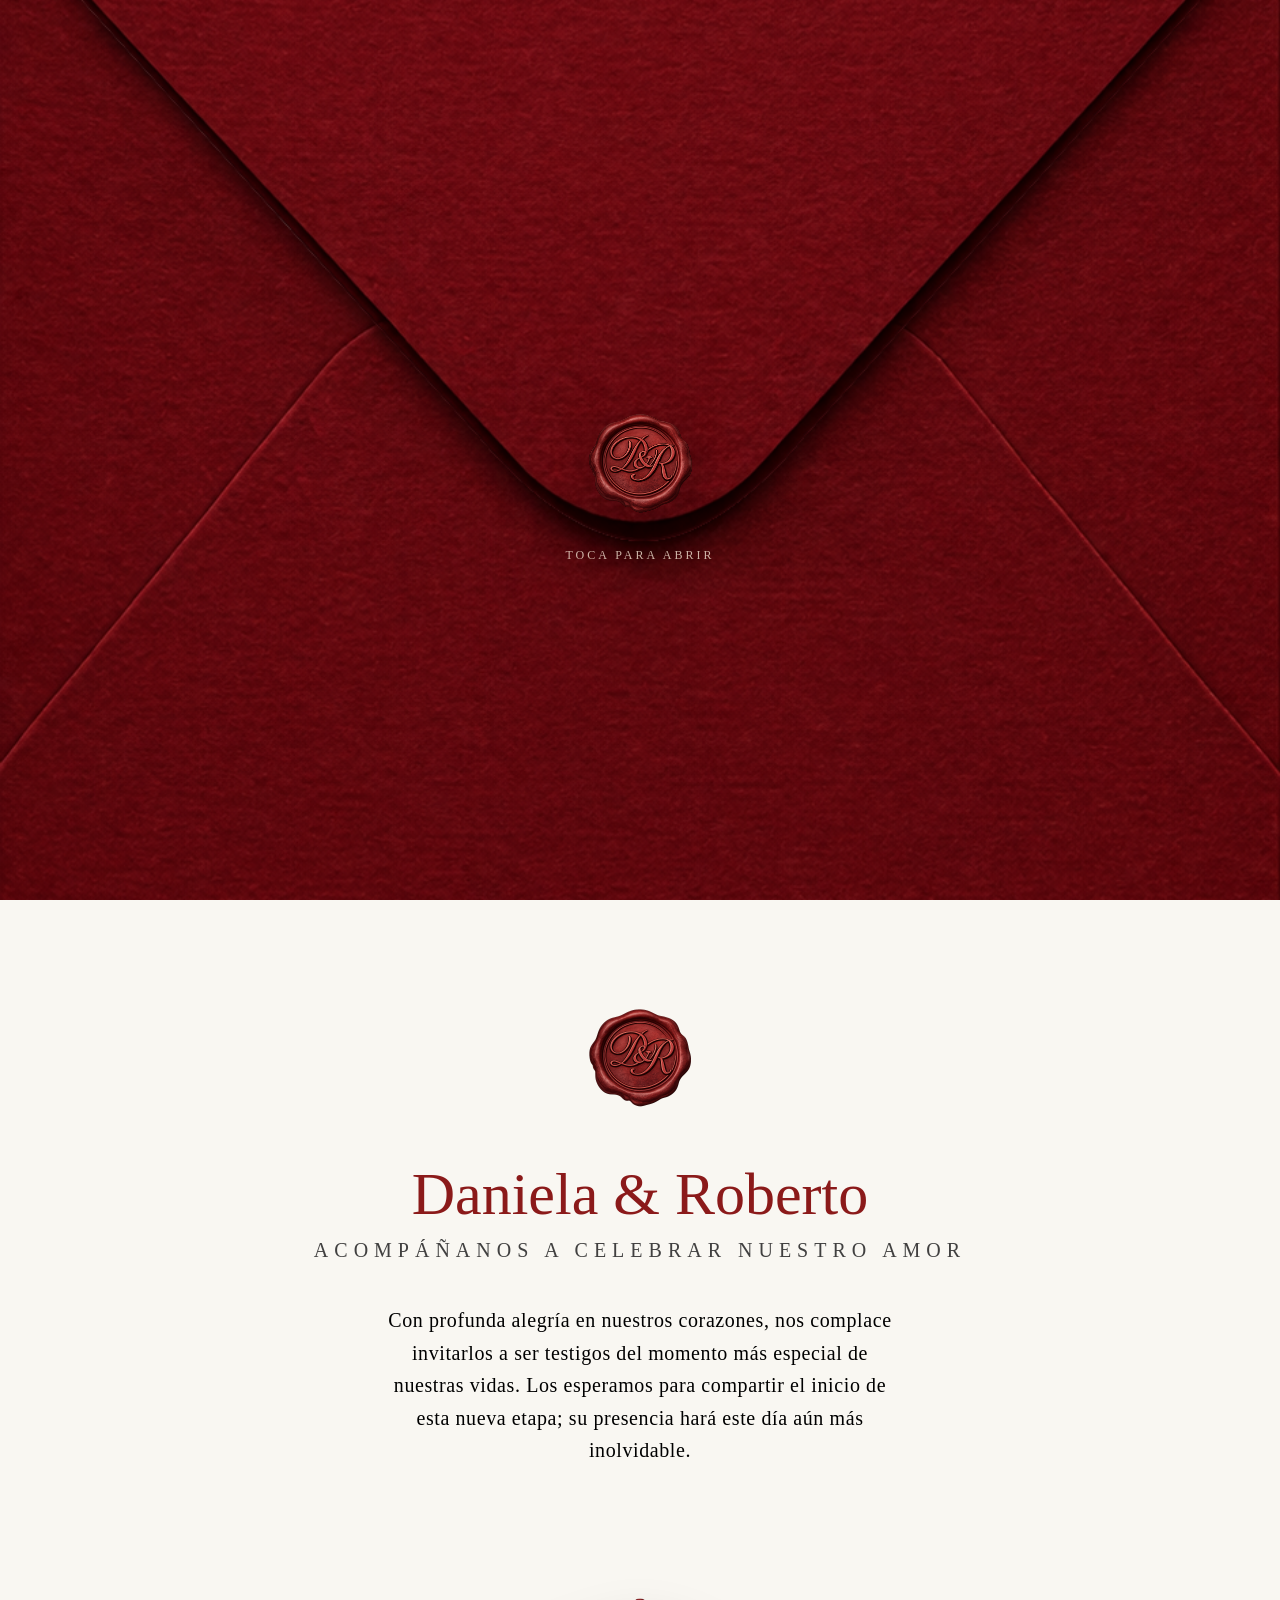
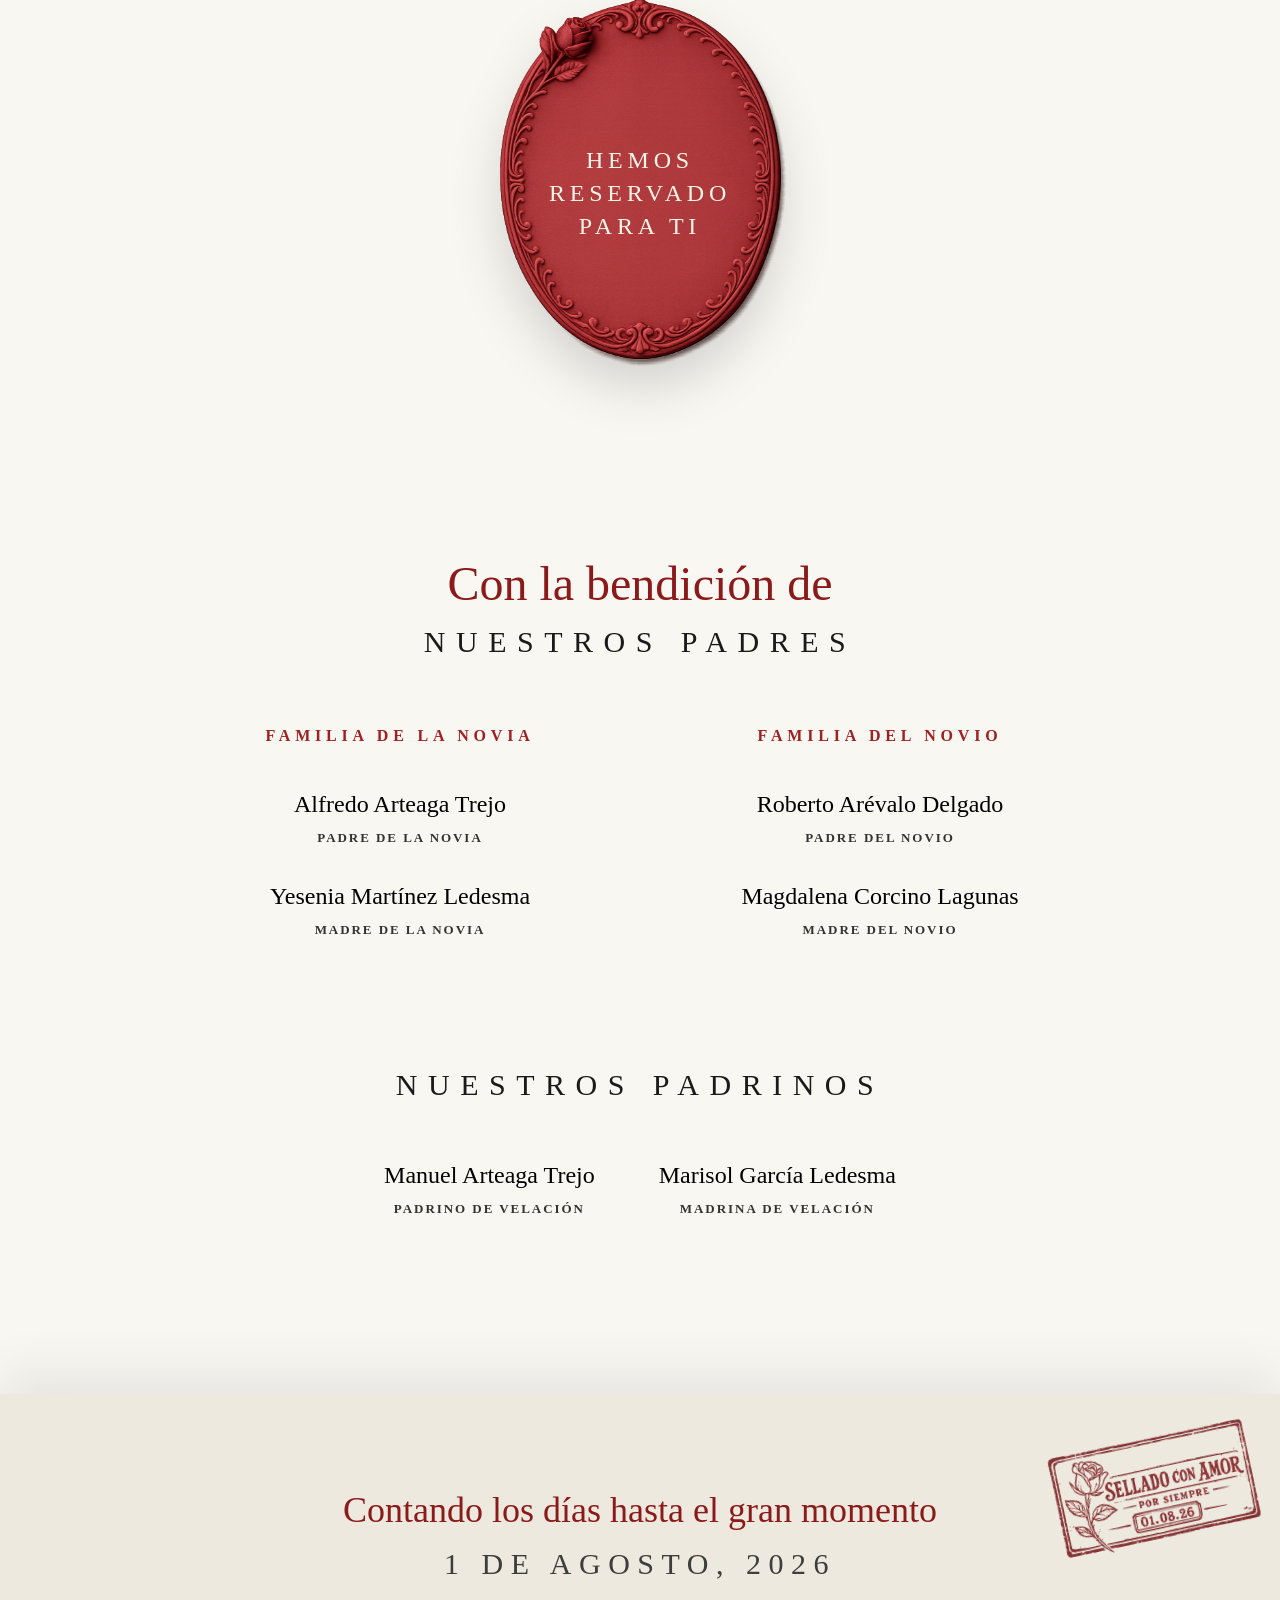
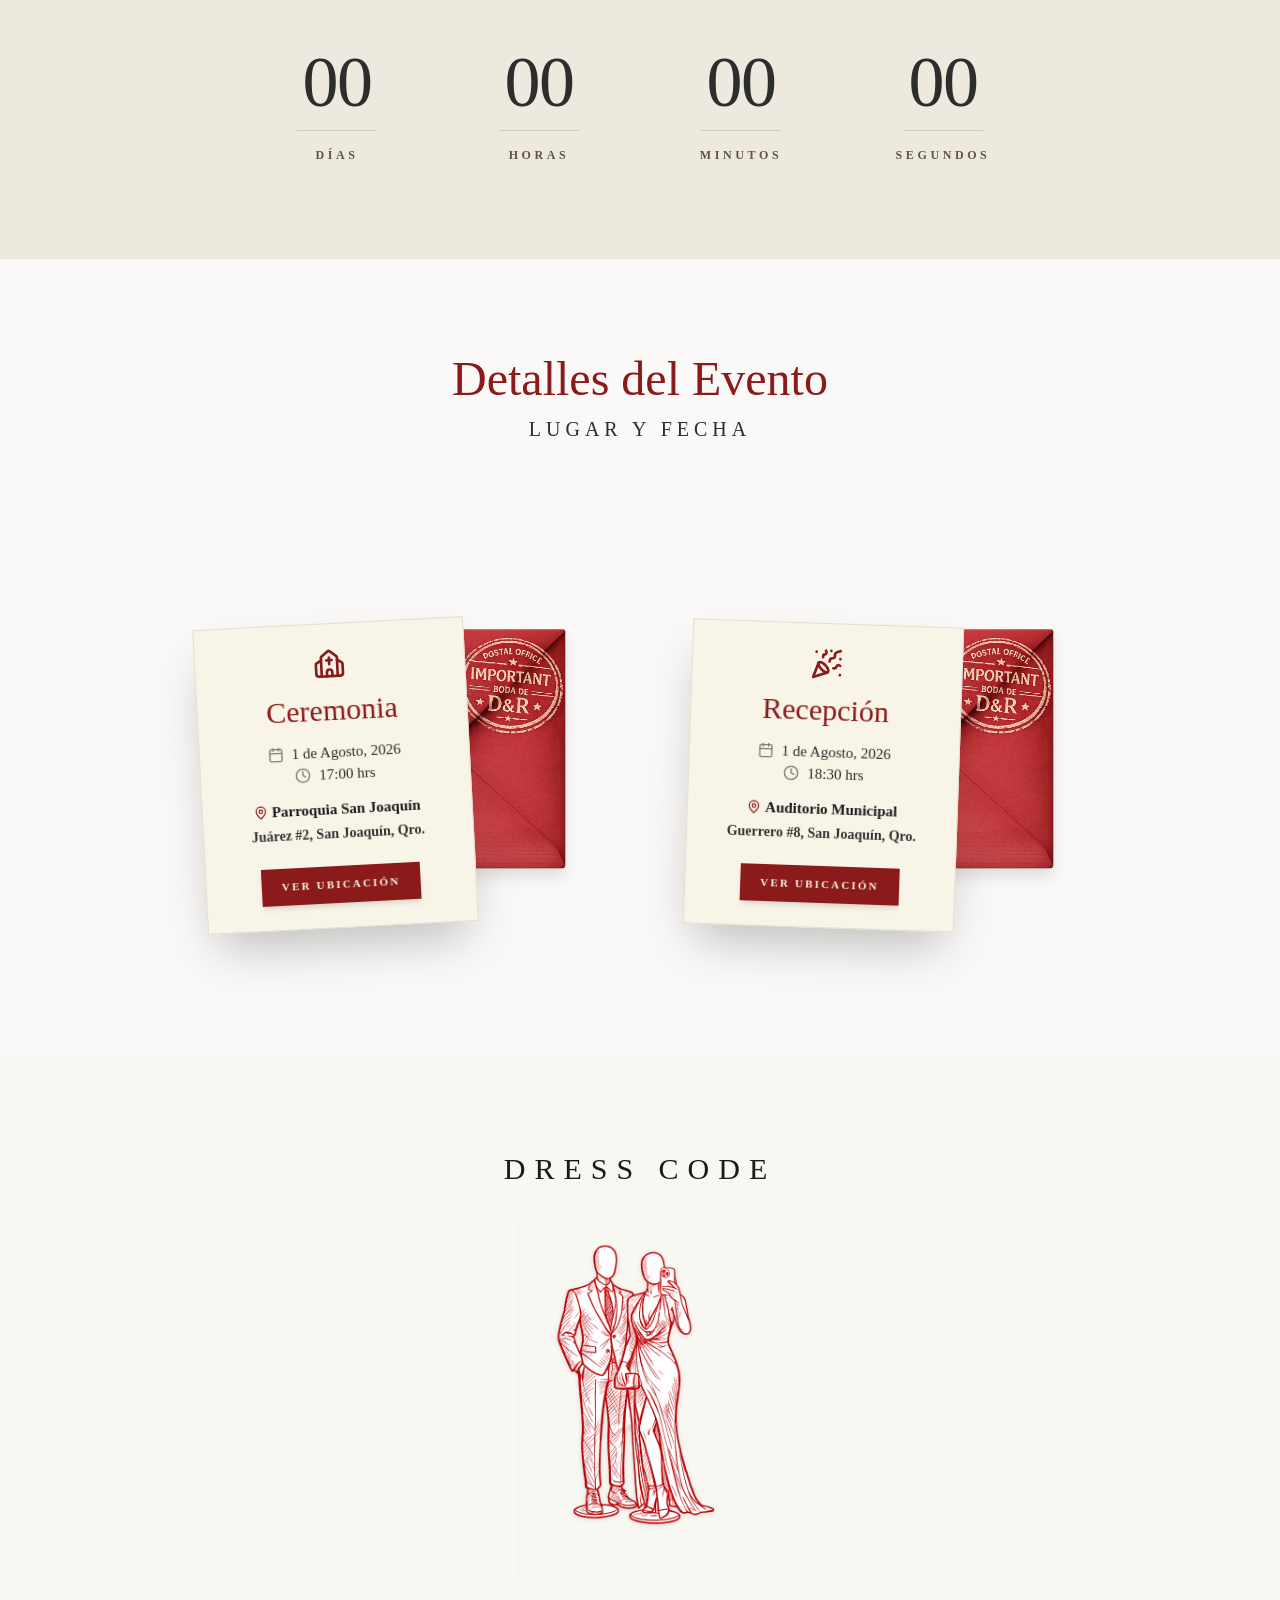
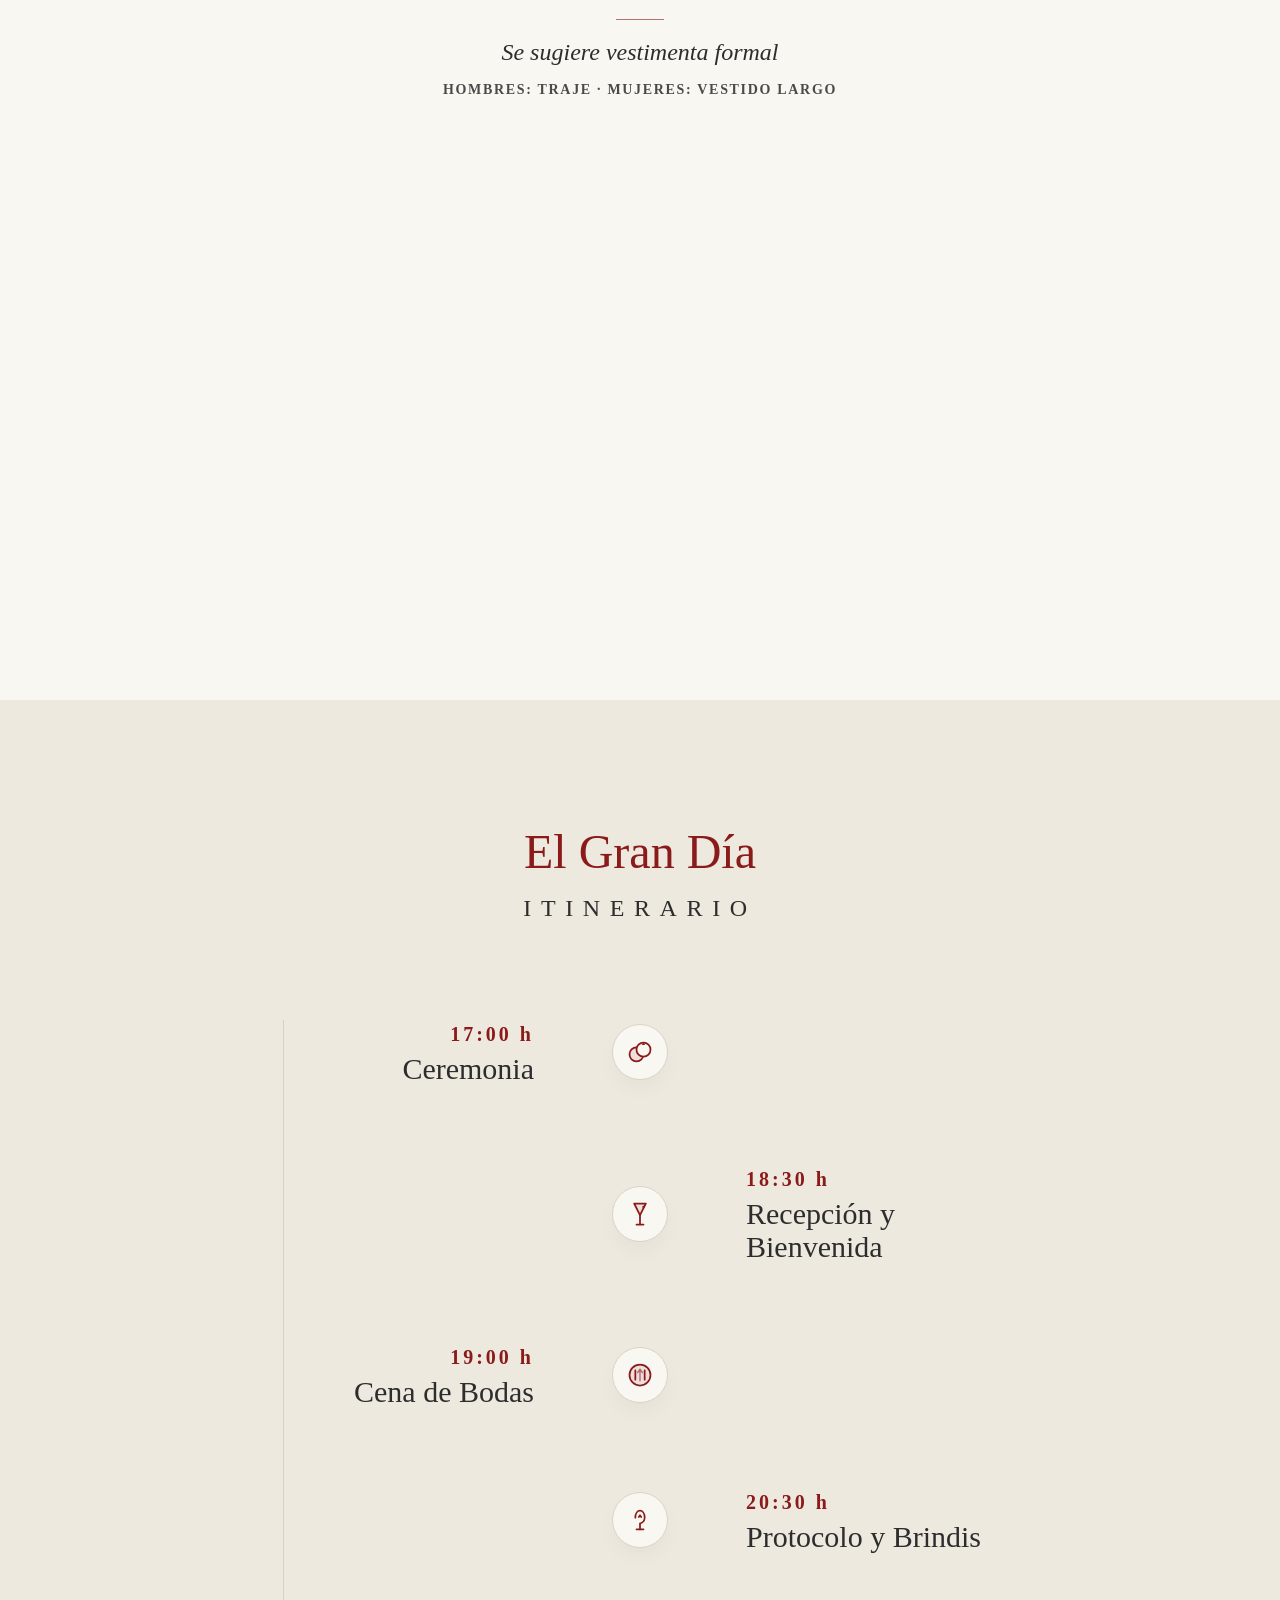
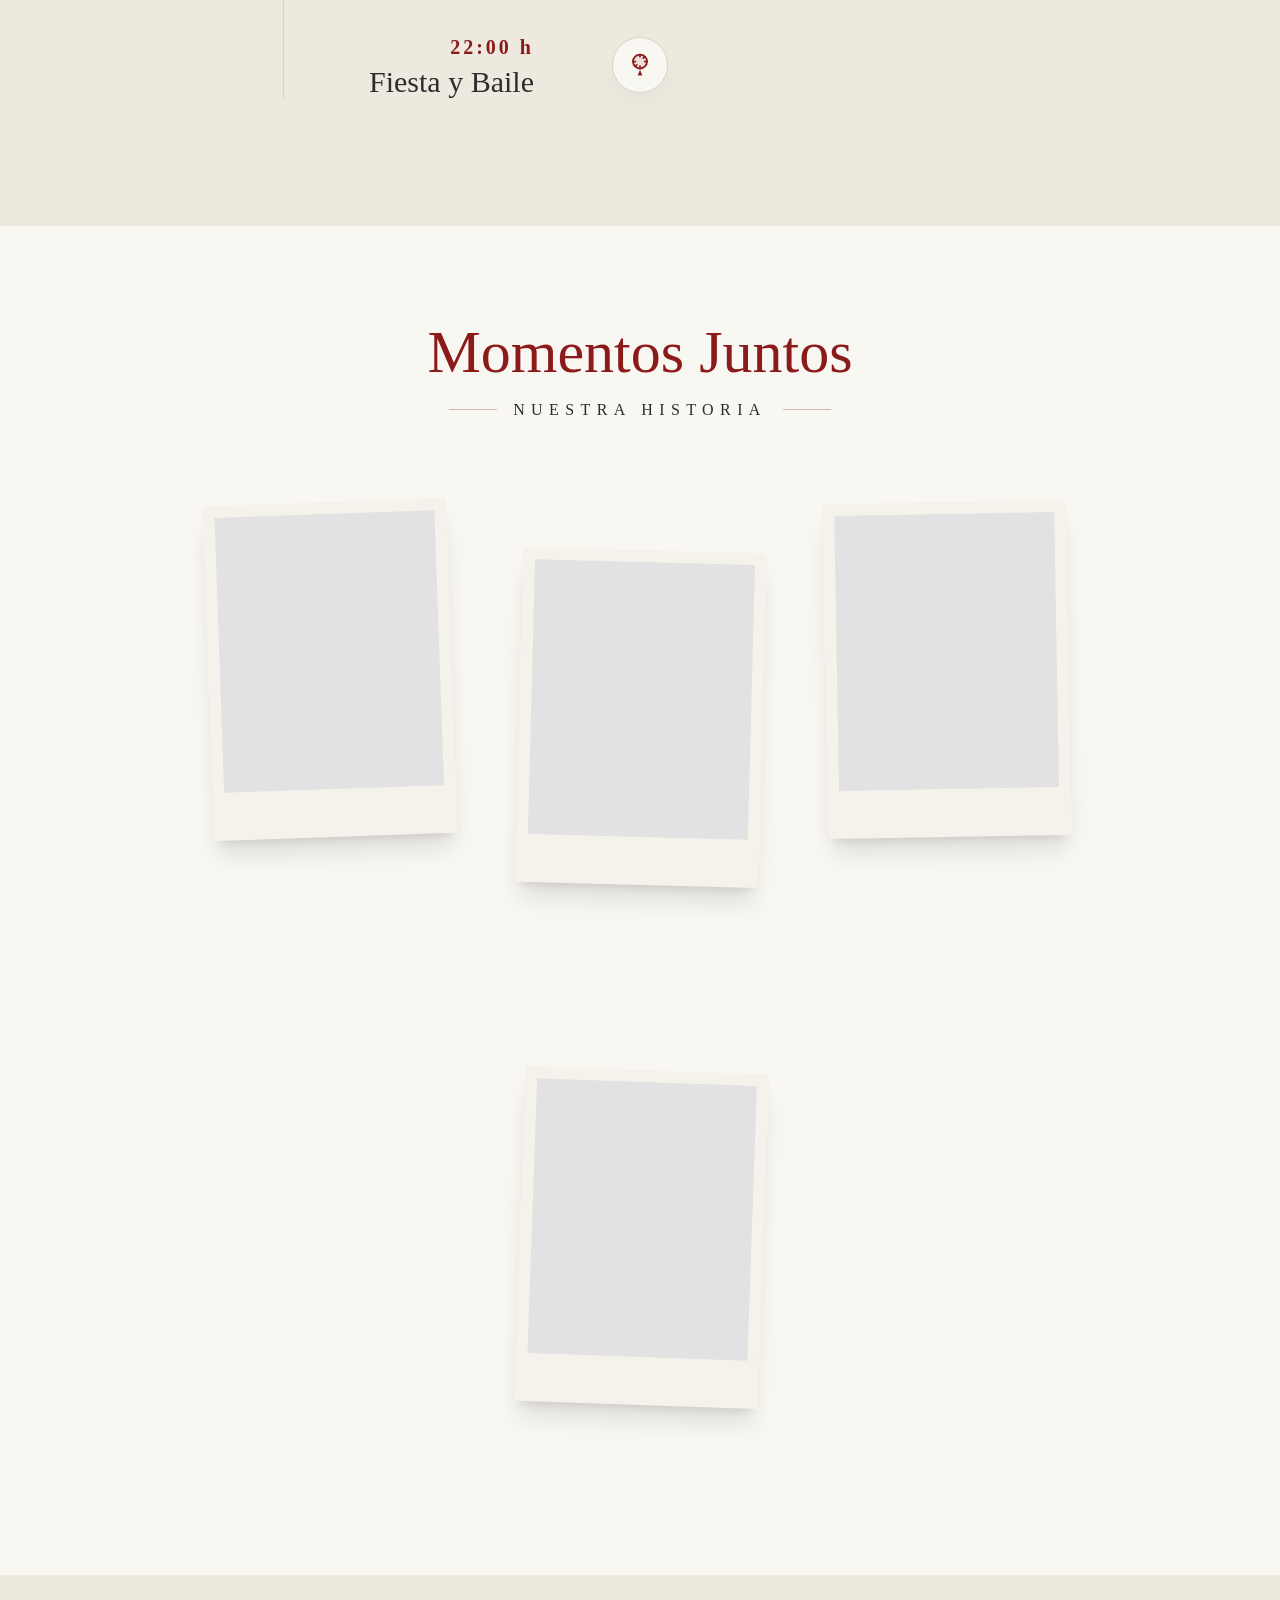
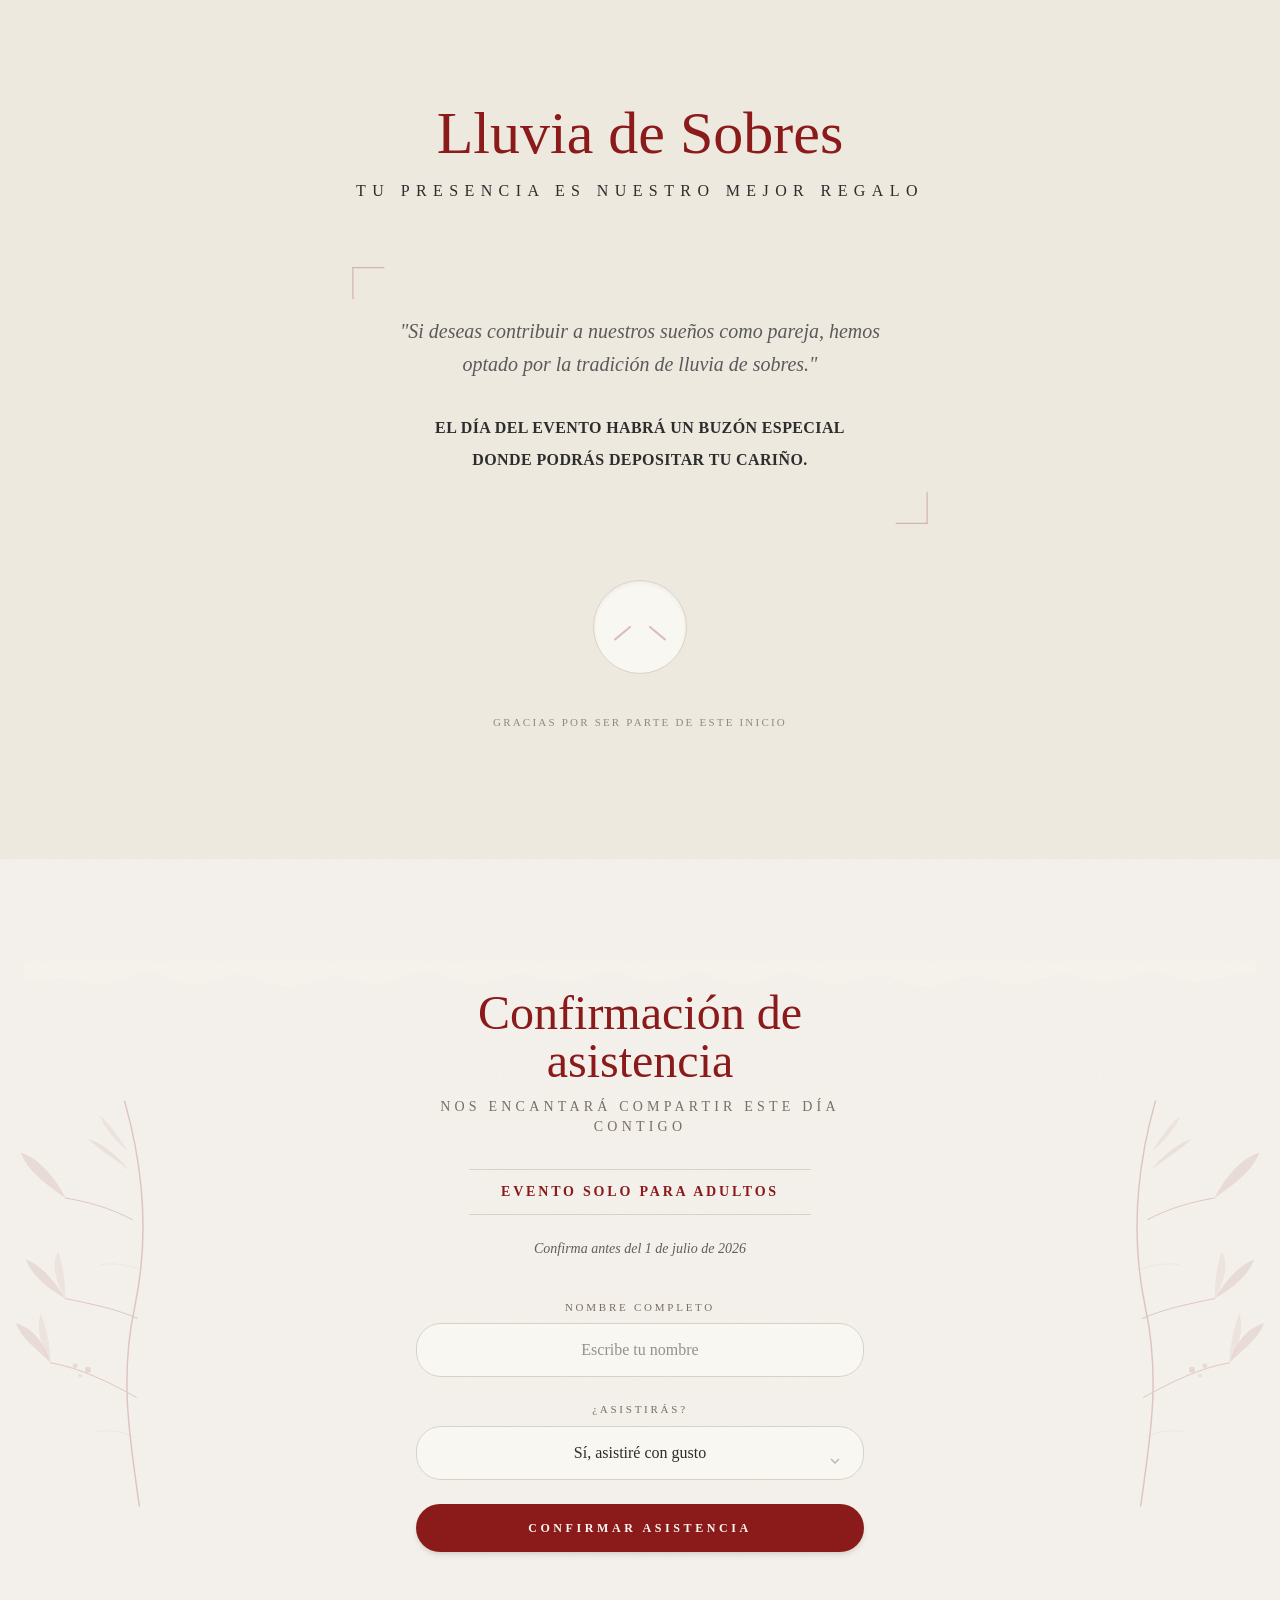
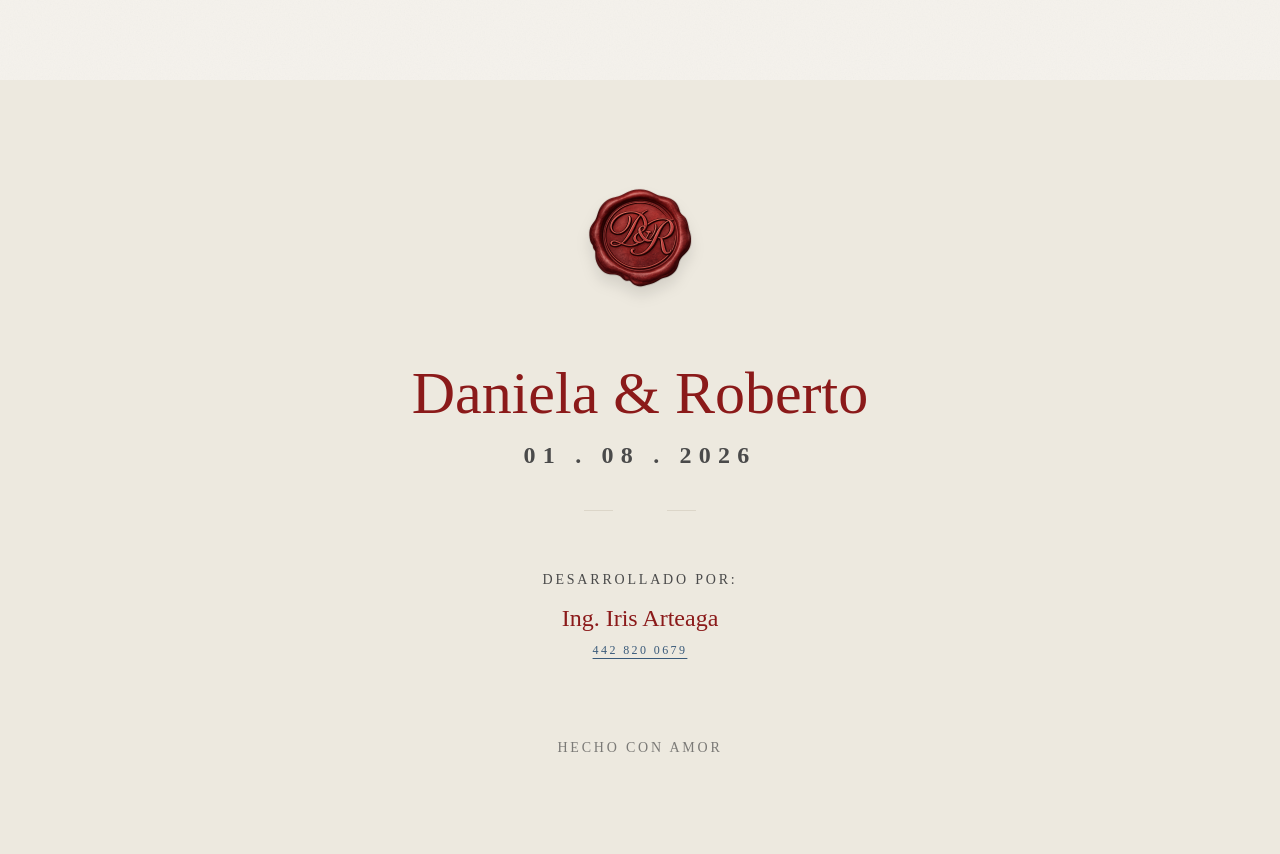
==== commit 7049ddd6: "Add files via upload" ====
--- a/index.html
+++ b/index.html
@@ -1,4 +1,4 @@
-<!DOCTYPE html><!--T73ptY9w6oYxhxeQ_NKNI--><html lang="en"><head><meta charSet="utf-8"/><meta name="viewport" content="width=device-width, initial-scale=1"/><link rel="preload" href="/_next/static/media/01e4147cff8141ee-s.p.7787e134.woff2" as="font" crossorigin="" type="font/woff2"/><link rel="preload" href="/_next/static/media/5fc4e4c4ad20ea37-s.p.6e37f557.woff2" as="font" crossorigin="" type="font/woff2"/><link rel="preload" href="/_next/static/media/8bd76523131fa0fc-s.p.eb17b6b9.woff2" as="font" crossorigin="" type="font/woff2"/><link rel="preload" href="/_next/static/media/a85fe84266768609-s.p.e658778d.woff2" as="font" crossorigin="" type="font/woff2"/><link rel="preload" href="/_next/static/media/f48d461c03e0a8ec-s.p.4f85faee.woff2" as="font" crossorigin="" type="font/woff2"/><link rel="preload" as="image" href="/images/sobre_final.png"/><link rel="preload" as="image" href="/images/solapa_final.png"/><link rel="preload" as="image" href="/images/hero-bg.jpeg"/><link rel="preload" as="image" href="/images/tarjetapase.png"/><link rel="preload" as="image" href="/images/dresscode.png"/><link rel="preload" as="image" href="/images/etiqueta-vintage.png"/><link rel="preload" as="image" href="/images/tarjeta-viaje.png"/><link rel="stylesheet" href="/_next/static/chunks/4777071403db85dc.css" data-precedence="next"/><link rel="stylesheet" href="/_next/static/chunks/275047b3340aade7.css" data-precedence="next"/><link rel="stylesheet" href="/_next/static/chunks/61e15a1e4aef8117.css" data-precedence="next"/><link rel="preload" as="script" fetchPriority="low" href="/_next/static/chunks/cb51817c18b78762.js"/><script src="/_next/static/chunks/1e53a16b00a69938.js" async=""></script><script src="/_next/static/chunks/155f9bab298fbf48.js" async=""></script><script src="/_next/static/chunks/672dc47684df5d5c.js" async=""></script><script src="/_next/static/chunks/turbopack-0b7e52971d6c30d5.js" async=""></script><script src="/_next/static/chunks/26ca110782d86623.js" async=""></script><script src="/_next/static/chunks/8c8b0fd3c10fda6e.js" async=""></script><script src="/_next/static/chunks/ffd1b856f494ce2b.js" async=""></script><script src="/_next/static/chunks/522c67f937864014.js" async=""></script><meta name="next-size-adjust" content=""/><title>Daniela &amp; Roberto — Wedding Invitation</title><meta name="description" content="We joyfully invite you to celebrate our wedding. Join us for an unforgettable day of love and celebration."/><meta name="generator" content="v0.app"/><meta property="og:title" content="Daniela &amp; Roberto — Wedding Invitation"/><meta property="og:description" content="We joyfully invite you to celebrate our wedding."/><meta property="og:type" content="website"/><meta name="twitter:card" content="summary"/><meta name="twitter:title" content="Daniela &amp; Roberto — Wedding Invitation"/><meta name="twitter:description" content="We joyfully invite you to celebrate our wedding."/><script src="/_next/static/chunks/a6dad97d9634a72d.js" noModule=""></script></head><body class="cormorant_garamond_fdcc62b5-module__j0AN-G__variable great_vibes_894d29ea-module__9wjCqa__variable caveat_8d020b9f-module__fqjY9G__variable windsong_a7bcc098-module__HYPOKW__variable font-serif antialiased" style="background-color:#F9F7F2"><div hidden=""><!--$--><!--/$--></div><main class="relative w-full" style="background-color:#F9F7F2"><audio src="/sounds/wildestDreams.mp3" loop="" preload="auto"></audio><div class="envelope-intro-module__12ix7G__envelopeWrapper "><div class="envelope-intro-module__12ix7G__envelope "><div class="envelope-intro-module__12ix7G__base"><img src="/images/sobre_final.png" alt="Sobre"/></div><div class="envelope-intro-module__12ix7G__flap"><img src="/images/solapa_final.png" alt="Solapa"/></div><div class="envelope-intro-module__12ix7G__sealContainer"><div class="envelope-intro-module__12ix7G__seal"></div><span class="envelope-intro-module__12ix7G__hintText">Toca para abrir</span></div></div></div><section class="sticky top-0 h-screen w-full z-[1]"><section class="relative w-full overflow-hidden" style="height:100svh;min-height:600px"><img alt="Daniela y Roberto" decoding="async" data-nimg="fill" class="object-cover object-center" style="position:absolute;height:100%;width:100%;left:0;top:0;right:0;bottom:0;color:transparent" src="/images/hero-bg.jpeg"/><div class="absolute inset-0" style="background:linear-gradient(to bottom, rgba(0,0,0,0.3) 0%, rgba(0,0,0,0.1) 40%, rgba(0,0,0,0.7) 100%)"></div><style>
+<!DOCTYPE html><!--Eh6GZGo0XtAsWGtQ4ExHg--><html lang="en"><head><meta charSet="utf-8"/><meta name="viewport" content="width=device-width, initial-scale=1"/><link rel="preload" href="/_next/static/media/01e4147cff8141ee-s.p.7787e134.woff2" as="font" crossorigin="" type="font/woff2"/><link rel="preload" href="/_next/static/media/5fc4e4c4ad20ea37-s.p.6e37f557.woff2" as="font" crossorigin="" type="font/woff2"/><link rel="preload" href="/_next/static/media/8bd76523131fa0fc-s.p.eb17b6b9.woff2" as="font" crossorigin="" type="font/woff2"/><link rel="preload" href="/_next/static/media/a85fe84266768609-s.p.e658778d.woff2" as="font" crossorigin="" type="font/woff2"/><link rel="preload" href="/_next/static/media/f48d461c03e0a8ec-s.p.4f85faee.woff2" as="font" crossorigin="" type="font/woff2"/><link rel="preload" as="image" href="/images/sobre_final.png"/><link rel="preload" as="image" href="/images/solapa_final.png"/><link rel="preload" as="image" href="/images/hero-bg.jpeg"/><link rel="preload" as="image" href="/images/tarjetapase.png"/><link rel="preload" as="image" href="/images/dresscode.png"/><link rel="preload" as="image" href="/images/etiqueta-vintage.png"/><link rel="preload" as="image" href="/images/tarjeta-viaje.png"/><link rel="stylesheet" href="/_next/static/chunks/4777071403db85dc.css" data-precedence="next"/><link rel="stylesheet" href="/_next/static/chunks/52e0a12b5689cf57.css" data-precedence="next"/><link rel="stylesheet" href="/_next/static/chunks/61e15a1e4aef8117.css" data-precedence="next"/><link rel="preload" as="script" fetchPriority="low" href="/_next/static/chunks/cb51817c18b78762.js"/><script src="/_next/static/chunks/1e53a16b00a69938.js" async=""></script><script src="/_next/static/chunks/155f9bab298fbf48.js" async=""></script><script src="/_next/static/chunks/672dc47684df5d5c.js" async=""></script><script src="/_next/static/chunks/turbopack-0b7e52971d6c30d5.js" async=""></script><script src="/_next/static/chunks/26ca110782d86623.js" async=""></script><script src="/_next/static/chunks/8c8b0fd3c10fda6e.js" async=""></script><script src="/_next/static/chunks/ffd1b856f494ce2b.js" async=""></script><script src="/_next/static/chunks/522c67f937864014.js" async=""></script><meta name="next-size-adjust" content=""/><title>Daniela &amp; Roberto — Wedding Invitation</title><meta name="description" content="We joyfully invite you to celebrate our wedding. Join us for an unforgettable day of love and celebration."/><meta name="generator" content="v0.app"/><meta property="og:title" content="Daniela &amp; Roberto — Wedding Invitation"/><meta property="og:description" content="We joyfully invite you to celebrate our wedding."/><meta property="og:type" content="website"/><meta name="twitter:card" content="summary"/><meta name="twitter:title" content="Daniela &amp; Roberto — Wedding Invitation"/><meta name="twitter:description" content="We joyfully invite you to celebrate our wedding."/><script src="/_next/static/chunks/a6dad97d9634a72d.js" noModule=""></script></head><body class="cormorant_garamond_fdcc62b5-module__j0AN-G__variable great_vibes_894d29ea-module__9wjCqa__variable caveat_8d020b9f-module__fqjY9G__variable windsong_a7bcc098-module__HYPOKW__variable font-serif antialiased" style="background-color:#F9F7F2"><div hidden=""><!--$--><!--/$--></div><main class="relative w-full" style="background-color:#F9F7F2"><audio src="/sounds/wildestDreams.mp3" loop="" preload="auto"></audio><div class="envelope-intro-module__12ix7G__envelopeWrapper "><div class="envelope-intro-module__12ix7G__envelope "><div class="envelope-intro-module__12ix7G__base"><img src="/images/sobre_final.png" alt="Sobre"/></div><div class="envelope-intro-module__12ix7G__flap"><img src="/images/solapa_final.png" alt="Solapa"/></div><div class="envelope-intro-module__12ix7G__sealContainer"><div class="envelope-intro-module__12ix7G__seal"></div><span class="envelope-intro-module__12ix7G__hintText">Toca para abrir</span></div></div></div><section class="sticky top-0 h-screen w-full z-[1]"><section class="relative w-full overflow-hidden" style="height:100svh;min-height:600px"><img alt="Daniela y Roberto" decoding="async" data-nimg="fill" class="object-cover object-center" style="position:absolute;height:100%;width:100%;left:0;top:0;right:0;bottom:0;color:transparent" src="/images/hero-bg.jpeg"/><div class="absolute inset-0" style="background:linear-gradient(to bottom, rgba(0,0,0,0.3) 0%, rgba(0,0,0,0.1) 40%, rgba(0,0,0,0.7) 100%)"></div><style>
         @keyframes scrollName {
           0%   { transform: rotate(180deg) translateY(100%); }
           100% { transform: rotate(180deg) translateY(-100%); }
@@ -11,4 +11,4 @@
 que el amor existe</p></div><div class="flex flex-col items-center mt-8 sm:mt-12" style="opacity:0;transform:translateX(120px) scale(0.8) rotate(15deg)"><div class="inline-block w-auto bg-[#F5F2EC] shadow-xl hover:shadow-2xl transition-shadow duration-500" style="padding-top:12px;padding-left:12px;padding-right:12px;padding-bottom:48px;border-top-left-radius:3px;border-top-right-radius:4px;border-bottom-left-radius:4px;border-bottom-right-radius:3px"><div class="overflow-hidden bg-[#E2E2E2] w-full" style="line-height:0"><div style="filter:grayscale(100%) contrast(1.2) brightness(1.2);opacity:0"><img alt="En tus ojos" loading="lazy" width="220" height="275" decoding="async" data-nimg="1" class="block w-[140px] h-[175px] sm:w-[180px] sm:h-[225px] md:w-[220px] md:h-[275px]" style="color:transparent;object-fit:cover" src="/images/pareja2.jpeg"/></div></div></div><p class="mt-4 text-center whitespace-pre-line" style="font-family:var(--font-caveat), cursive;font-size:clamp(18px, 3vw, 24px);color:#8B1A1A;line-height:1.2;max-width:220px;transform:translateY(10px);opacity:0">Y en tus ojos
 encontré mi hogar</p></div><div class="flex flex-col items-center " style="opacity:0;transform:translateX(-120px) scale(0.8) rotate(-15deg)"><div class="inline-block w-auto bg-[#F5F2EC] shadow-xl hover:shadow-2xl transition-shadow duration-500" style="padding-top:12px;padding-left:12px;padding-right:12px;padding-bottom:48px;border-top-left-radius:3px;border-top-right-radius:4px;border-bottom-left-radius:4px;border-bottom-right-radius:3px"><div class="overflow-hidden bg-[#E2E2E2] w-full" style="line-height:0"><div style="filter:grayscale(100%) contrast(1.2) brightness(1.2);opacity:0"><img alt="Familia unida" loading="lazy" width="220" height="275" decoding="async" data-nimg="1" class="block w-[140px] h-[175px] sm:w-[180px] sm:h-[225px] md:w-[220px] md:h-[275px]" style="color:transparent;object-fit:cover" src="/images/familia1.jpeg"/></div></div></div><p class="mt-4 text-center whitespace-pre-line" style="font-family:var(--font-caveat), cursive;font-size:clamp(18px, 3vw, 24px);color:#8B1A1A;line-height:1.2;max-width:220px;transform:translateY(10px);opacity:0">Gracias por la familia
 que formamos juntos</p></div><div class="flex flex-col items-center mt-8 sm:mt-12" style="opacity:0;transform:translateX(120px) scale(0.8) rotate(15deg)"><div class="inline-block w-auto bg-[#F5F2EC] shadow-xl hover:shadow-2xl transition-shadow duration-500" style="padding-top:12px;padding-left:12px;padding-right:12px;padding-bottom:48px;border-top-left-radius:3px;border-top-right-radius:4px;border-bottom-left-radius:4px;border-bottom-right-radius:3px"><div class="overflow-hidden bg-[#E2E2E2] w-full" style="line-height:0"><div style="filter:grayscale(100%) contrast(1.2) brightness(1.2);opacity:0"><img alt="Juntos siempre" loading="lazy" width="220" height="275" decoding="async" data-nimg="1" class="block w-[140px] h-[175px] sm:w-[180px] sm:h-[225px] md:w-[220px] md:h-[275px]" style="color:transparent;object-fit:cover" src="/images/familia2.jpeg"/></div></div></div><p class="mt-4 text-center whitespace-pre-line" style="font-family:var(--font-caveat), cursive;font-size:clamp(18px, 3vw, 24px);color:#8B1A1A;line-height:1.2;max-width:220px;transform:translateY(10px);opacity:0">Juntos siempre
-en todo momento</p></div></div></div></section><section class="relative py-32 px-6 overflow-hidden" style="background-color:#EDE9DF"><div class="absolute inset-0 pointer-events-none opacity-[0.15]"></div><div class="max-w-xl mx-auto text-center relative z-10"><div style="opacity:0;transform:translateY(30px)"><p class="text-4xl md:text-6xl mb-4" style="font-family:var(--font-great-vibes);color:#8B1A1A">Lluvia de Sobres</p><h2 class="text-sm md:text-base tracking-[0.4em] uppercase mb-16" style="font-family:var(--font-cormorant);font-weight:300;color:#2D2D2D">Tu presencia es nuestro mejor regalo</h2></div><div class="relative px-8 py-12 mb-14" style="opacity:0;transform:scale(0.95)"><div class="absolute top-0 left-0 w-8 h-8 border-t border-l border-[#8B1A1A] opacity-30"></div><div class="absolute bottom-0 right-0 w-8 h-8 border-b border-r border-[#8B1A1A] opacity-30"></div><p class="text-lg md:text-xl leading-relaxed mb-8 italic" style="color:#5A5A5A;font-family:var(--font-cormorant)">&quot;Si deseas contribuir a nuestros sueños como pareja, hemos optado por la tradición de lluvia de sobres.&quot;</p><p class="text-sm md:text-base tracking-wide uppercase leading-loose" style="color:#2D2D2D;font-family:var(--font-cormorant);font-weight:600">El día del evento habrá un buzón especial <br/> donde podrás depositar tu cariño.</p></div><div class="flex justify-center"><div class="relative p-4 bg-[#F9F7F2] rounded-full shadow-inner" style="border:1px solid #D9D2C4"><svg width="60" height="60" viewBox="0 0 24 24" fill="none" xmlns="http://www.w3.org/2000/svg" style="opacity:0.9"><rect x="2" y="5" width="20" height="14" rx="2" stroke="#8B1A1A" stroke-width="1" fill="#F9F7F2" pathLength="1" stroke-dashoffset="0" stroke-dasharray="0 1"></rect><path d="M2 7L12 13L22 7" stroke="#8B1A1A" stroke-width="1" stroke-linecap="round" stroke-linejoin="round" opacity="0"></path><path d="M2 17L8 12" stroke="#8B1A1A" stroke-width="0.8" stroke-linecap="round" opacity="0.3"></path><path d="M22 17L16 12" stroke="#8B1A1A" stroke-width="0.8" stroke-linecap="round" opacity="0.3"></path></svg></div></div><p class="mt-10 text-[11px] uppercase tracking-[0.2em]" style="font-family:var(--font-cormorant);color:#2D2D2D;opacity:0">Gracias por ser parte de este inicio</p></div></section><section class="paper-section torn-top relative py-20 md:py-32 px-6 overflow-hidden"><div class="absolute left-0 top-1/2 -translate-y-1/2 pointer-events-none hidden lg:block" style="opacity:0;transform:scale(0.8)"><svg width="180" height="500" viewBox="0 0 180 500" fill="none" xmlns="http://www.w3.org/2000/svg"><path d="M140 490 C130 420 120 360 135 290 C150 220 145 150 125 80" stroke="#8B1A1A" stroke-width="1.5" fill="none" stroke-linecap="round"></path><path d="M137 380 C110 365 80 350 50 345" stroke="#8B1A1A" stroke-width="1" fill="none" stroke-linecap="round"></path><path d="M50 345 C35 330 20 320 15 305 C25 308 40 315 50 345Z" fill="#8B1A1A" opacity="0.5"></path><path d="M50 345 C40 328 35 310 40 295 C45 308 50 325 50 345Z" fill="#8B1A1A" opacity="0.3"></path><path d="M138 300 C115 290 90 285 65 280" stroke="#8B1A1A" stroke-width="1" fill="none" stroke-linecap="round"></path><path d="M65 280 C45 268 30 255 25 240 C38 245 52 258 65 280Z" fill="#8B1A1A" opacity="0.5"></path><path d="M65 280 C55 262 50 245 58 232 C62 244 65 262 65 280Z" fill="#8B1A1A" opacity="0.3"></path><path d="M133 200 C110 188 88 182 65 178" stroke="#8B1A1A" stroke-width="1" fill="none" stroke-linecap="round"></path><path d="M65 178 C42 162 25 148 20 132 C35 137 52 152 65 178Z" fill="#8B1A1A" opacity="0.5"></path><circle cx="88" cy="352" r="3" fill="#8B1A1A" opacity="0.6"></circle><circle cx="80" cy="358" r="2" fill="#8B1A1A" opacity="0.4"></circle><circle cx="75" cy="348" r="2.5" fill="#8B1A1A" opacity="0.5"></circle><path d="M130 150 C115 138 100 130 88 118 C100 122 115 132 130 150Z" fill="#8B1A1A" opacity="0.4"></path><path d="M128 130 C115 120 105 108 100 95 C108 101 118 114 128 130Z" fill="#8B1A1A" opacity="0.3"></path><path d="M135 420 C125 415 108 412 95 415" stroke="#8B1A1A" stroke-width="0.5" fill="none" opacity="0.5" stroke-linecap="round"></path><path d="M140 250 C128 246 112 243 100 246" stroke="#8B1A1A" stroke-width="0.5" fill="none" opacity="0.5" stroke-linecap="round"></path></svg></div><div class="absolute right-0 top-1/2 -translate-y-1/2 pointer-events-none hidden lg:block" style="opacity:0;transform:scale(0.8)"><svg width="180" height="500" viewBox="0 0 180 500" fill="none" xmlns="http://www.w3.org/2000/svg" style="transform:scaleX(-1)"><path d="M140 490 C130 420 120 360 135 290 C150 220 145 150 125 80" stroke="#8B1A1A" stroke-width="1.5" fill="none" stroke-linecap="round"></path><path d="M137 380 C110 365 80 350 50 345" stroke="#8B1A1A" stroke-width="1" fill="none" stroke-linecap="round"></path><path d="M50 345 C35 330 20 320 15 305 C25 308 40 315 50 345Z" fill="#8B1A1A" opacity="0.5"></path><path d="M50 345 C40 328 35 310 40 295 C45 308 50 325 50 345Z" fill="#8B1A1A" opacity="0.3"></path><path d="M138 300 C115 290 90 285 65 280" stroke="#8B1A1A" stroke-width="1" fill="none" stroke-linecap="round"></path><path d="M65 280 C45 268 30 255 25 240 C38 245 52 258 65 280Z" fill="#8B1A1A" opacity="0.5"></path><path d="M65 280 C55 262 50 245 58 232 C62 244 65 262 65 280Z" fill="#8B1A1A" opacity="0.3"></path><path d="M133 200 C110 188 88 182 65 178" stroke="#8B1A1A" stroke-width="1" fill="none" stroke-linecap="round"></path><path d="M65 178 C42 162 25 148 20 132 C35 137 52 152 65 178Z" fill="#8B1A1A" opacity="0.5"></path><circle cx="88" cy="352" r="3" fill="#8B1A1A" opacity="0.6"></circle><circle cx="80" cy="358" r="2" fill="#8B1A1A" opacity="0.4"></circle><circle cx="75" cy="348" r="2.5" fill="#8B1A1A" opacity="0.5"></circle><path d="M130 150 C115 138 100 130 88 118 C100 122 115 132 130 150Z" fill="#8B1A1A" opacity="0.4"></path><path d="M128 130 C115 120 105 108 100 95 C108 101 118 114 128 130Z" fill="#8B1A1A" opacity="0.3"></path><path d="M135 420 C125 415 108 412 95 415" stroke="#8B1A1A" stroke-width="0.5" fill="none" opacity="0.5" stroke-linecap="round"></path><path d="M140 250 C128 246 112 243 100 246" stroke="#8B1A1A" stroke-width="0.5" fill="none" opacity="0.5" stroke-linecap="round"></path></svg></div><div class="max-w-md mx-auto relative z-10" style="opacity:0"><div class="text-center mb-10" style="opacity:0;transform:translateY(25px)"><p class="text-4xl md:text-5xl mb-3" style="font-family:var(--font-great-vibes);color:#8B1A1A">Confirmación de asistencia</p><h2 class="text-sm tracking-[0.3em] uppercase mb-8" style="font-family:var(--font-cormorant);color:#7A6E63">Nos encantará compartir este día contigo</h2><div class="inline-block px-8 py-3 border-y border-[#D9D2C4] mb-6" style="opacity:0;transform:scale(0.8)"><p class="text-xs md:text-sm tracking-[0.2em] uppercase font-bold" style="font-family:var(--font-cormorant);color:#8B1A1A">Evento solo para adultos</p></div><p class="text-sm opacity-70 italic" style="font-family:var(--font-cormorant);color:#202020">Confirma antes del 1 de julio de 2026</p></div><form class="flex flex-col gap-6" style="opacity:0;transform:translateY(25px)"><div class="flex flex-col"><label style="font-family:var(--font-cormorant);font-size:11px;letter-spacing:0.25em;text-transform:uppercase;color:#7A6E63;margin-bottom:8px;text-align:center">Nombre Completo</label><input type="text" required="" placeholder="Escribe tu nombre" class="focus:border-[#8B1A1A] transition-colors duration-300" style="background-color:#F9F7F2;border:1px solid #D9D2C4;border-radius:25px;padding:14px 20px;font-family:var(--font-cormorant);outline:none;text-align:center" name="name" value=""/></div><div class="flex flex-col relative"><label style="font-family:var(--font-cormorant);font-size:11px;letter-spacing:0.25em;text-transform:uppercase;color:#7A6E63;margin-bottom:8px;text-align:center">¿Asistirás?</label><select name="attendance" style="background-color:#F9F7F2;border:1px solid #D9D2C4;border-radius:25px;padding:14px 20px;font-family:var(--font-cormorant);outline:none;text-align-last:center;appearance:none"><option value="yes" selected="">Sí, asistiré con gusto</option><option value="no">Lamentablemente no podré</option></select><div class="absolute right-6 bottom-4 pointer-events-none opacity-30"><svg width="10" height="6" viewBox="0 0 10 6" fill="none"><path d="M1 1L5 5L9 1" stroke="currentColor" stroke-width="1.5"></path></svg></div></div><button type="submit" class="py-4 px-8 text-xs tracking-[0.3em] uppercase text-[#F9F7F2] bg-[#8B1A1A] rounded-[30px] font-bold shadow-md transition-all" tabindex="0" style="font-family:var(--font-cormorant);cursor:pointer">Confirmar Asistencia</button></form></div></section><footer class="py-24 px-6 text-center deckled-top" style="background-color:#EDE9DF"><div class="max-w-xl mx-auto flex flex-col items-center gap-10" style="opacity:0"><div class="relative w-32 h-32 mb-4" style="opacity:0;transform:scale(1.5)"><img alt="Sello de lacre D&amp;R" loading="lazy" decoding="async" data-nimg="fill" class="object-contain drop-shadow-xl" style="position:absolute;height:100%;width:100%;left:0;top:0;right:0;bottom:0;color:transparent" src="/images/wax-seal.png"/></div><div class="flex flex-col gap-4" style="opacity:0;transform:translateY(20px)"><p class="text-5xl md:text-6xl" style="font-family:var(--font-great-vibes);color:#8B1A1A">Daniela &amp; Roberto</p><p class="text-2xl tracking-[0.3em] uppercase" style="font-family:var(--font-cormorant);color:#4A4A4A;font-weight:600">01 . 08 . 2026</p></div><div class="flex items-center gap-6 w-full justify-center opacity-80"><div class="h-px bg-[#D9D2C4]" style="width:0px"></div><div class="w-1.5 h-1.5 rounded-full" style="background-color:#D9D2C4;opacity:0"></div><div class="h-px bg-[#D9D2C4]" style="width:0px"></div></div><div class="flex flex-col items-center gap-3 mt-4" style="opacity:0"><p class="text-sm tracking-[0.2em] uppercase" style="font-family:var(--font-cormorant);color:#4A4A4A">Desarrollado Por:</p><a href="https://wa.me/524428200679?text=Hola%20Iris,%20vi%20tu%20trabajo%20en%20la%20invitación%20de%20Daniela%20y%20Roberto%20y%20me%20encantó." target="_blank" rel="noopener noreferrer" class="inline-flex flex-col items-center transition-all" tabindex="0"><span class="text-2xl" style="font-family:var(--font-great-vibes);color:#8B1A1A">Ing. Iris Arteaga</span><p class="text-xs tracking-[0.2em] uppercase mt-2 font-medium" style="font-family:var(--font-cormorant);color:#3A5A7A;text-decoration:underline;text-underline-offset:4px">442 820 0679</p></a></div><p class="text-sm tracking-[0.2em] uppercase mt-10 opacity-70" style="font-family:var(--font-cormorant);color:#4A4A4A;opacity:0">Hecho con amor</p></div></footer></div></main><!--$--><!--/$--><!--$!--><template data-dgst="BAILOUT_TO_CLIENT_SIDE_RENDERING"></template><!--/$--><script src="/_next/static/chunks/cb51817c18b78762.js" id="_R_" async=""></script><script>(self.__next_f=self.__next_f||[]).push([0])</script><script>self.__next_f.push([1,"1:\"$Sreact.fragment\"\n2:I[45121,[\"/_next/static/chunks/26ca110782d86623.js\",\"/_next/static/chunks/8c8b0fd3c10fda6e.js\"],\"default\"]\n3:I[60512,[\"/_next/static/chunks/26ca110782d86623.js\",\"/_next/static/chunks/8c8b0fd3c10fda6e.js\"],\"default\"]\n4:I[87451,[\"/_next/static/chunks/ffd1b856f494ce2b.js\"],\"Analytics\"]\n5:I[66863,[\"/_next/static/chunks/26ca110782d86623.js\",\"/_next/static/chunks/8c8b0fd3c10fda6e.js\"],\"ClientPageRoot\"]\n6:I[31713,[\"/_next/static/chunks/ffd1b856f494ce2b.js\",\"/_next/static/chunks/26ca110782d86623.js\",\"/_next/static/chunks/522c67f937864014.js\"],\"default\"]\n9:I[35417,[\"/_next/static/chunks/26ca110782d86623.js\",\"/_next/static/chunks/8c8b0fd3c10fda6e.js\"],\"OutletBoundary\"]\na:\"$Sreact.suspense\"\nc:I[35417,[\"/_next/static/chunks/26ca110782d86623.js\",\"/_next/static/chunks/8c8b0fd3c10fda6e.js\"],\"ViewportBoundary\"]\ne:I[35417,[\"/_next/static/chunks/26ca110782d86623.js\",\"/_next/static/chunks/8c8b0fd3c10fda6e.js\"],\"MetadataBoundary\"]\n10:I[50025,[\"/_next/static/chunks/26ca110782d86623.js\",\"/_next/static/chunks/8c8b0fd3c10fda6e.js\"],\"default\"]\n:HL[\"/_next/static/chunks/4777071403db85dc.css\",\"style\"]\n:HL[\"/_next/static/chunks/275047b3340aade7.css\",\"style\"]\n:HL[\"/_next/static/media/01e4147cff8141ee-s.p.7787e134.woff2\",\"font\",{\"crossOrigin\":\"\",\"type\":\"font/woff2\"}]\n:HL[\"/_next/static/media/5fc4e4c4ad20ea37-s.p.6e37f557.woff2\",\"font\",{\"crossOrigin\":\"\",\"type\":\"font/woff2\"}]\n:HL[\"/_next/static/media/8bd76523131fa0fc-s.p.eb17b6b9.woff2\",\"font\",{\"crossOrigin\":\"\",\"type\":\"font/woff2\"}]\n:HL[\"/_next/static/media/a85fe84266768609-s.p.e658778d.woff2\",\"font\",{\"crossOrigin\":\"\",\"type\":\"font/woff2\"}]\n:HL[\"/_next/static/media/f48d461c03e0a8ec-s.p.4f85faee.woff2\",\"font\",{\"crossOrigin\":\"\",\"type\":\"font/woff2\"}]\n:HL[\"/_next/static/chunks/61e15a1e4aef8117.css\",\"style\"]\n"])</script><script>self.__next_f.push([1,"0:{\"P\":null,\"b\":\"T73ptY9w6oYxhxeQ-NKNI\",\"c\":[\"\",\"\"],\"q\":\"\",\"i\":false,\"f\":[[[\"\",{\"children\":[\"__PAGE__\",{}]},\"$undefined\",\"$undefined\",true],[[\"$\",\"$1\",\"c\",{\"children\":[[[\"$\",\"link\",\"0\",{\"rel\":\"stylesheet\",\"href\":\"/_next/static/chunks/4777071403db85dc.css\",\"precedence\":\"next\",\"crossOrigin\":\"$undefined\",\"nonce\":\"$undefined\"}],[\"$\",\"link\",\"1\",{\"rel\":\"stylesheet\",\"href\":\"/_next/static/chunks/275047b3340aade7.css\",\"precedence\":\"next\",\"crossOrigin\":\"$undefined\",\"nonce\":\"$undefined\"}],[\"$\",\"script\",\"script-0\",{\"src\":\"/_next/static/chunks/ffd1b856f494ce2b.js\",\"async\":true,\"nonce\":\"$undefined\"}]],[\"$\",\"html\",null,{\"lang\":\"en\",\"children\":[\"$\",\"body\",null,{\"className\":\"cormorant_garamond_fdcc62b5-module__j0AN-G__variable great_vibes_894d29ea-module__9wjCqa__variable caveat_8d020b9f-module__fqjY9G__variable windsong_a7bcc098-module__HYPOKW__variable font-serif antialiased\",\"style\":{\"backgroundColor\":\"#F9F7F2\"},\"children\":[[\"$\",\"$L2\",null,{\"parallelRouterKey\":\"children\",\"error\":\"$undefined\",\"errorStyles\":\"$undefined\",\"errorScripts\":\"$undefined\",\"template\":[\"$\",\"$L3\",null,{}],\"templateStyles\":\"$undefined\",\"templateScripts\":\"$undefined\",\"notFound\":[[[\"$\",\"title\",null,{\"children\":\"404: This page could not be found.\"}],[\"$\",\"div\",null,{\"style\":{\"fontFamily\":\"system-ui,\\\"Segoe UI\\\",Roboto,Helvetica,Arial,sans-serif,\\\"Apple Color Emoji\\\",\\\"Segoe UI Emoji\\\"\",\"height\":\"100vh\",\"textAlign\":\"center\",\"display\":\"flex\",\"flexDirection\":\"column\",\"alignItems\":\"center\",\"justifyContent\":\"center\"},\"children\":[\"$\",\"div\",null,{\"children\":[[\"$\",\"style\",null,{\"dangerouslySetInnerHTML\":{\"__html\":\"body{color:#000;background:#fff;margin:0}.next-error-h1{border-right:1px solid rgba(0,0,0,.3)}@media (prefers-color-scheme:dark){body{color:#fff;background:#000}.next-error-h1{border-right:1px solid rgba(255,255,255,.3)}}\"}}],[\"$\",\"h1\",null,{\"className\":\"next-error-h1\",\"style\":{\"display\":\"inline-block\",\"margin\":\"0 20px 0 0\",\"padding\":\"0 23px 0 0\",\"fontSize\":24,\"fontWeight\":500,\"verticalAlign\":\"top\",\"lineHeight\":\"49px\"},\"children\":404}],[\"$\",\"div\",null,{\"style\":{\"display\":\"inline-block\"},\"children\":[\"$\",\"h2\",null,{\"style\":{\"fontSize\":14,\"fontWeight\":400,\"lineHeight\":\"49px\",\"margin\":0},\"children\":\"This page could not be found.\"}]}]]}]}]],[]],\"forbidden\":\"$undefined\",\"unauthorized\":\"$undefined\"}],[\"$\",\"$L4\",null,{}]]}]}]]}],{\"children\":[[\"$\",\"$1\",\"c\",{\"children\":[[\"$\",\"$L5\",null,{\"Component\":\"$6\",\"serverProvidedParams\":{\"searchParams\":{},\"params\":{},\"promises\":[\"$@7\",\"$@8\"]}}],[[\"$\",\"link\",\"0\",{\"rel\":\"stylesheet\",\"href\":\"/_next/static/chunks/61e15a1e4aef8117.css\",\"precedence\":\"next\",\"crossOrigin\":\"$undefined\",\"nonce\":\"$undefined\"}],[\"$\",\"script\",\"script-0\",{\"src\":\"/_next/static/chunks/26ca110782d86623.js\",\"async\":true,\"nonce\":\"$undefined\"}],[\"$\",\"script\",\"script-1\",{\"src\":\"/_next/static/chunks/522c67f937864014.js\",\"async\":true,\"nonce\":\"$undefined\"}]],[\"$\",\"$L9\",null,{\"children\":[\"$\",\"$a\",null,{\"name\":\"Next.MetadataOutlet\",\"children\":\"$@b\"}]}]]}],{},null,false,false]},null,false,false],[\"$\",\"$1\",\"h\",{\"children\":[null,[\"$\",\"$Lc\",null,{\"children\":\"$Ld\"}],[\"$\",\"div\",null,{\"hidden\":true,\"children\":[\"$\",\"$Le\",null,{\"children\":[\"$\",\"$a\",null,{\"name\":\"Next.Metadata\",\"children\":\"$Lf\"}]}]}],[\"$\",\"meta\",null,{\"name\":\"next-size-adjust\",\"content\":\"\"}]]}],false]],\"m\":\"$undefined\",\"G\":[\"$10\",[]],\"S\":true}\n"])</script><script>self.__next_f.push([1,"7:{}\n8:\"$0:f:0:1:1:children:0:props:children:0:props:serverProvidedParams:params\"\n"])</script><script>self.__next_f.push([1,"d:[[\"$\",\"meta\",\"0\",{\"charSet\":\"utf-8\"}],[\"$\",\"meta\",\"1\",{\"name\":\"viewport\",\"content\":\"width=device-width, initial-scale=1\"}]]\n"])</script><script>self.__next_f.push([1,"b:null\nf:[[\"$\",\"title\",\"0\",{\"children\":\"Daniela \u0026 Roberto — Wedding Invitation\"}],[\"$\",\"meta\",\"1\",{\"name\":\"description\",\"content\":\"We joyfully invite you to celebrate our wedding. Join us for an unforgettable day of love and celebration.\"}],[\"$\",\"meta\",\"2\",{\"name\":\"generator\",\"content\":\"v0.app\"}],[\"$\",\"meta\",\"3\",{\"property\":\"og:title\",\"content\":\"Daniela \u0026 Roberto — Wedding Invitation\"}],[\"$\",\"meta\",\"4\",{\"property\":\"og:description\",\"content\":\"We joyfully invite you to celebrate our wedding.\"}],[\"$\",\"meta\",\"5\",{\"property\":\"og:type\",\"content\":\"website\"}],[\"$\",\"meta\",\"6\",{\"name\":\"twitter:card\",\"content\":\"summary\"}],[\"$\",\"meta\",\"7\",{\"name\":\"twitter:title\",\"content\":\"Daniela \u0026 Roberto — Wedding Invitation\"}],[\"$\",\"meta\",\"8\",{\"name\":\"twitter:description\",\"content\":\"We joyfully invite you to celebrate our wedding.\"}]]\n"])</script></body></html>+en todo momento</p></div></div></div></section><section class="relative py-32 px-6 overflow-hidden" style="background-color:#EDE9DF"><div class="absolute inset-0 pointer-events-none opacity-[0.15]"></div><div class="max-w-xl mx-auto text-center relative z-10"><div style="opacity:0;transform:translateY(30px)"><p class="text-4xl md:text-6xl mb-4" style="font-family:var(--font-great-vibes);color:#8B1A1A">Lluvia de Sobres</p><h2 class="text-sm md:text-base tracking-[0.4em] uppercase mb-16" style="font-family:var(--font-cormorant);font-weight:300;color:#2D2D2D">Tu presencia es nuestro mejor regalo</h2></div><div class="relative px-8 py-12 mb-14" style="opacity:0;transform:scale(0.95)"><div class="absolute top-0 left-0 w-8 h-8 border-t border-l border-[#8B1A1A] opacity-30"></div><div class="absolute bottom-0 right-0 w-8 h-8 border-b border-r border-[#8B1A1A] opacity-30"></div><p class="text-lg md:text-xl leading-relaxed mb-8 italic" style="color:#5A5A5A;font-family:var(--font-cormorant)">&quot;Si deseas contribuir a nuestros sueños como pareja, hemos optado por la tradición de lluvia de sobres.&quot;</p><p class="text-sm md:text-base tracking-wide uppercase leading-loose" style="color:#2D2D2D;font-family:var(--font-cormorant);font-weight:600">El día del evento habrá un buzón especial <br/> donde podrás depositar tu cariño.</p></div><div class="flex justify-center"><div class="relative p-4 bg-[#F9F7F2] rounded-full shadow-inner" style="border:1px solid #D9D2C4"><svg width="60" height="60" viewBox="0 0 24 24" fill="none" xmlns="http://www.w3.org/2000/svg" style="opacity:0.9"><rect x="2" y="5" width="20" height="14" rx="2" stroke="#8B1A1A" stroke-width="1" fill="#F9F7F2" pathLength="1" stroke-dashoffset="0" stroke-dasharray="0 1"></rect><path d="M2 7L12 13L22 7" stroke="#8B1A1A" stroke-width="1" stroke-linecap="round" stroke-linejoin="round" opacity="0"></path><path d="M2 17L8 12" stroke="#8B1A1A" stroke-width="0.8" stroke-linecap="round" opacity="0.3"></path><path d="M22 17L16 12" stroke="#8B1A1A" stroke-width="0.8" stroke-linecap="round" opacity="0.3"></path></svg></div></div><p class="mt-10 text-[11px] uppercase tracking-[0.2em]" style="font-family:var(--font-cormorant);color:#2D2D2D;opacity:0">Gracias por ser parte de este inicio</p></div></section><section class="paper-section torn-top relative py-20 md:py-32 px-6 overflow-hidden"><div class="absolute left-0 top-1/2 -translate-y-1/2 pointer-events-none hidden lg:block" style="opacity:0;transform:scale(0.8)"><svg width="180" height="500" viewBox="0 0 180 500" fill="none" xmlns="http://www.w3.org/2000/svg"><path d="M140 490 C130 420 120 360 135 290 C150 220 145 150 125 80" stroke="#8B1A1A" stroke-width="1.5" fill="none" stroke-linecap="round"></path><path d="M137 380 C110 365 80 350 50 345" stroke="#8B1A1A" stroke-width="1" fill="none" stroke-linecap="round"></path><path d="M50 345 C35 330 20 320 15 305 C25 308 40 315 50 345Z" fill="#8B1A1A" opacity="0.5"></path><path d="M50 345 C40 328 35 310 40 295 C45 308 50 325 50 345Z" fill="#8B1A1A" opacity="0.3"></path><path d="M138 300 C115 290 90 285 65 280" stroke="#8B1A1A" stroke-width="1" fill="none" stroke-linecap="round"></path><path d="M65 280 C45 268 30 255 25 240 C38 245 52 258 65 280Z" fill="#8B1A1A" opacity="0.5"></path><path d="M65 280 C55 262 50 245 58 232 C62 244 65 262 65 280Z" fill="#8B1A1A" opacity="0.3"></path><path d="M133 200 C110 188 88 182 65 178" stroke="#8B1A1A" stroke-width="1" fill="none" stroke-linecap="round"></path><path d="M65 178 C42 162 25 148 20 132 C35 137 52 152 65 178Z" fill="#8B1A1A" opacity="0.5"></path><circle cx="88" cy="352" r="3" fill="#8B1A1A" opacity="0.6"></circle><circle cx="80" cy="358" r="2" fill="#8B1A1A" opacity="0.4"></circle><circle cx="75" cy="348" r="2.5" fill="#8B1A1A" opacity="0.5"></circle><path d="M130 150 C115 138 100 130 88 118 C100 122 115 132 130 150Z" fill="#8B1A1A" opacity="0.4"></path><path d="M128 130 C115 120 105 108 100 95 C108 101 118 114 128 130Z" fill="#8B1A1A" opacity="0.3"></path><path d="M135 420 C125 415 108 412 95 415" stroke="#8B1A1A" stroke-width="0.5" fill="none" opacity="0.5" stroke-linecap="round"></path><path d="M140 250 C128 246 112 243 100 246" stroke="#8B1A1A" stroke-width="0.5" fill="none" opacity="0.5" stroke-linecap="round"></path></svg></div><div class="absolute right-0 top-1/2 -translate-y-1/2 pointer-events-none hidden lg:block" style="opacity:0;transform:scale(0.8)"><svg width="180" height="500" viewBox="0 0 180 500" fill="none" xmlns="http://www.w3.org/2000/svg" style="transform:scaleX(-1)"><path d="M140 490 C130 420 120 360 135 290 C150 220 145 150 125 80" stroke="#8B1A1A" stroke-width="1.5" fill="none" stroke-linecap="round"></path><path d="M137 380 C110 365 80 350 50 345" stroke="#8B1A1A" stroke-width="1" fill="none" stroke-linecap="round"></path><path d="M50 345 C35 330 20 320 15 305 C25 308 40 315 50 345Z" fill="#8B1A1A" opacity="0.5"></path><path d="M50 345 C40 328 35 310 40 295 C45 308 50 325 50 345Z" fill="#8B1A1A" opacity="0.3"></path><path d="M138 300 C115 290 90 285 65 280" stroke="#8B1A1A" stroke-width="1" fill="none" stroke-linecap="round"></path><path d="M65 280 C45 268 30 255 25 240 C38 245 52 258 65 280Z" fill="#8B1A1A" opacity="0.5"></path><path d="M65 280 C55 262 50 245 58 232 C62 244 65 262 65 280Z" fill="#8B1A1A" opacity="0.3"></path><path d="M133 200 C110 188 88 182 65 178" stroke="#8B1A1A" stroke-width="1" fill="none" stroke-linecap="round"></path><path d="M65 178 C42 162 25 148 20 132 C35 137 52 152 65 178Z" fill="#8B1A1A" opacity="0.5"></path><circle cx="88" cy="352" r="3" fill="#8B1A1A" opacity="0.6"></circle><circle cx="80" cy="358" r="2" fill="#8B1A1A" opacity="0.4"></circle><circle cx="75" cy="348" r="2.5" fill="#8B1A1A" opacity="0.5"></circle><path d="M130 150 C115 138 100 130 88 118 C100 122 115 132 130 150Z" fill="#8B1A1A" opacity="0.4"></path><path d="M128 130 C115 120 105 108 100 95 C108 101 118 114 128 130Z" fill="#8B1A1A" opacity="0.3"></path><path d="M135 420 C125 415 108 412 95 415" stroke="#8B1A1A" stroke-width="0.5" fill="none" opacity="0.5" stroke-linecap="round"></path><path d="M140 250 C128 246 112 243 100 246" stroke="#8B1A1A" stroke-width="0.5" fill="none" opacity="0.5" stroke-linecap="round"></path></svg></div><div class="max-w-md mx-auto relative z-10" style="opacity:0"><div class="text-center mb-10" style="opacity:0;transform:translateY(25px)"><p class="text-4xl md:text-5xl mb-3" style="font-family:var(--font-great-vibes);color:#8B1A1A">Confirmación de asistencia</p><h2 class="text-sm tracking-[0.3em] uppercase mb-8" style="font-family:var(--font-cormorant);color:#7A6E63">Nos encantará compartir este día contigo</h2><div class="inline-block px-8 py-3 border-y border-[#D9D2C4] mb-6" style="opacity:0;transform:scale(0.8)"><p class="text-xs md:text-sm tracking-[0.2em] uppercase font-bold" style="font-family:var(--font-cormorant);color:#8B1A1A">Evento solo para adultos</p></div><p class="text-sm opacity-70 italic" style="font-family:var(--font-cormorant);color:#202020">Confirma antes del 1 de julio de 2026</p></div><form class="flex flex-col gap-6" style="opacity:0;transform:translateY(25px)"><div class="flex flex-col"><label style="font-family:var(--font-cormorant);font-size:11px;letter-spacing:0.25em;text-transform:uppercase;color:#7A6E63;margin-bottom:8px;text-align:center">Nombre Completo</label><input type="text" required="" placeholder="Escribe tu nombre" class="focus:border-[#8B1A1A] transition-colors duration-300" style="background-color:#F9F7F2;border:1px solid #D9D2C4;border-radius:25px;padding:14px 20px;font-family:var(--font-cormorant);outline:none;text-align:center" name="name" value=""/></div><div class="flex flex-col relative"><label style="font-family:var(--font-cormorant);font-size:11px;letter-spacing:0.25em;text-transform:uppercase;color:#7A6E63;margin-bottom:8px;text-align:center">¿Asistirás?</label><select name="attendance" style="background-color:#F9F7F2;border:1px solid #D9D2C4;border-radius:25px;padding:14px 20px;font-family:var(--font-cormorant);outline:none;text-align-last:center;appearance:none"><option value="yes" selected="">Sí, asistiré con gusto</option><option value="no">Lamentablemente no podré</option></select><div class="absolute right-6 bottom-4 pointer-events-none opacity-30"><svg width="10" height="6" viewBox="0 0 10 6" fill="none"><path d="M1 1L5 5L9 1" stroke="currentColor" stroke-width="1.5"></path></svg></div></div><button type="submit" class="py-4 px-8 text-xs tracking-[0.3em] uppercase text-[#F9F7F2] bg-[#8B1A1A] rounded-[30px] font-bold shadow-md transition-all" tabindex="0" style="font-family:var(--font-cormorant);cursor:pointer">Confirmar Asistencia</button></form></div></section><footer class="py-24 px-6 text-center deckled-top" style="background-color:#EDE9DF"><div class="max-w-xl mx-auto flex flex-col items-center gap-10" style="opacity:0"><div class="relative w-32 h-32 mb-4" style="opacity:0;transform:scale(1.5)"><img alt="Sello de lacre D&amp;R" loading="lazy" decoding="async" data-nimg="fill" class="object-contain drop-shadow-xl" style="position:absolute;height:100%;width:100%;left:0;top:0;right:0;bottom:0;color:transparent" src="/images/wax-seal.png"/></div><div class="flex flex-col gap-4" style="opacity:0;transform:translateY(20px)"><p class="text-5xl md:text-6xl" style="font-family:var(--font-great-vibes);color:#8B1A1A">Daniela &amp; Roberto</p><p class="text-2xl tracking-[0.3em] uppercase" style="font-family:var(--font-cormorant);color:#4A4A4A;font-weight:600">01 . 08 . 2026</p></div><div class="flex items-center gap-6 w-full justify-center opacity-80"><div class="h-px bg-[#D9D2C4]" style="width:0px"></div><div class="w-1.5 h-1.5 rounded-full" style="background-color:#D9D2C4;opacity:0"></div><div class="h-px bg-[#D9D2C4]" style="width:0px"></div></div><div class="flex flex-col items-center gap-3 mt-4" style="opacity:0"><p class="text-sm tracking-[0.2em] uppercase" style="font-family:var(--font-cormorant);color:#4A4A4A">Desarrollado Por:</p><a href="https://wa.me/524428200679?text=Hola%20Iris,%20vi%20tu%20trabajo%20en%20la%20invitación%20de%20Daniela%20y%20Roberto%20y%20me%20encantó." target="_blank" rel="noopener noreferrer" class="inline-flex flex-col items-center transition-all" tabindex="0"><span class="text-2xl" style="font-family:var(--font-great-vibes);color:#8B1A1A">Ing. Iris Arteaga</span><p class="text-xs tracking-[0.2em] uppercase mt-2 font-medium" style="font-family:var(--font-cormorant);color:#3A5A7A;text-decoration:underline;text-underline-offset:4px">442 820 0679</p></a></div><p class="text-sm tracking-[0.2em] uppercase mt-10 opacity-70" style="font-family:var(--font-cormorant);color:#4A4A4A;opacity:0">Hecho con amor</p></div></footer></div></main><!--$--><!--/$--><!--$!--><template data-dgst="BAILOUT_TO_CLIENT_SIDE_RENDERING"></template><!--/$--><script src="/_next/static/chunks/cb51817c18b78762.js" id="_R_" async=""></script><script>(self.__next_f=self.__next_f||[]).push([0])</script><script>self.__next_f.push([1,"1:\"$Sreact.fragment\"\n2:I[45121,[\"/_next/static/chunks/26ca110782d86623.js\",\"/_next/static/chunks/8c8b0fd3c10fda6e.js\"],\"default\"]\n3:I[60512,[\"/_next/static/chunks/26ca110782d86623.js\",\"/_next/static/chunks/8c8b0fd3c10fda6e.js\"],\"default\"]\n4:I[87451,[\"/_next/static/chunks/ffd1b856f494ce2b.js\"],\"Analytics\"]\n5:I[66863,[\"/_next/static/chunks/26ca110782d86623.js\",\"/_next/static/chunks/8c8b0fd3c10fda6e.js\"],\"ClientPageRoot\"]\n6:I[31713,[\"/_next/static/chunks/ffd1b856f494ce2b.js\",\"/_next/static/chunks/26ca110782d86623.js\",\"/_next/static/chunks/522c67f937864014.js\"],\"default\"]\n9:I[35417,[\"/_next/static/chunks/26ca110782d86623.js\",\"/_next/static/chunks/8c8b0fd3c10fda6e.js\"],\"OutletBoundary\"]\na:\"$Sreact.suspense\"\nc:I[35417,[\"/_next/static/chunks/26ca110782d86623.js\",\"/_next/static/chunks/8c8b0fd3c10fda6e.js\"],\"ViewportBoundary\"]\ne:I[35417,[\"/_next/static/chunks/26ca110782d86623.js\",\"/_next/static/chunks/8c8b0fd3c10fda6e.js\"],\"MetadataBoundary\"]\n10:I[50025,[\"/_next/static/chunks/26ca110782d86623.js\",\"/_next/static/chunks/8c8b0fd3c10fda6e.js\"],\"default\"]\n:HL[\"/_next/static/chunks/4777071403db85dc.css\",\"style\"]\n:HL[\"/_next/static/chunks/52e0a12b5689cf57.css\",\"style\"]\n:HL[\"/_next/static/media/01e4147cff8141ee-s.p.7787e134.woff2\",\"font\",{\"crossOrigin\":\"\",\"type\":\"font/woff2\"}]\n:HL[\"/_next/static/media/5fc4e4c4ad20ea37-s.p.6e37f557.woff2\",\"font\",{\"crossOrigin\":\"\",\"type\":\"font/woff2\"}]\n:HL[\"/_next/static/media/8bd76523131fa0fc-s.p.eb17b6b9.woff2\",\"font\",{\"crossOrigin\":\"\",\"type\":\"font/woff2\"}]\n:HL[\"/_next/static/media/a85fe84266768609-s.p.e658778d.woff2\",\"font\",{\"crossOrigin\":\"\",\"type\":\"font/woff2\"}]\n:HL[\"/_next/static/media/f48d461c03e0a8ec-s.p.4f85faee.woff2\",\"font\",{\"crossOrigin\":\"\",\"type\":\"font/woff2\"}]\n:HL[\"/_next/static/chunks/61e15a1e4aef8117.css\",\"style\"]\n"])</script><script>self.__next_f.push([1,"0:{\"P\":null,\"b\":\"Eh6GZGo0XtAsWGtQ4ExHg\",\"c\":[\"\",\"\"],\"q\":\"\",\"i\":false,\"f\":[[[\"\",{\"children\":[\"__PAGE__\",{}]},\"$undefined\",\"$undefined\",true],[[\"$\",\"$1\",\"c\",{\"children\":[[[\"$\",\"link\",\"0\",{\"rel\":\"stylesheet\",\"href\":\"/_next/static/chunks/4777071403db85dc.css\",\"precedence\":\"next\",\"crossOrigin\":\"$undefined\",\"nonce\":\"$undefined\"}],[\"$\",\"link\",\"1\",{\"rel\":\"stylesheet\",\"href\":\"/_next/static/chunks/52e0a12b5689cf57.css\",\"precedence\":\"next\",\"crossOrigin\":\"$undefined\",\"nonce\":\"$undefined\"}],[\"$\",\"script\",\"script-0\",{\"src\":\"/_next/static/chunks/ffd1b856f494ce2b.js\",\"async\":true,\"nonce\":\"$undefined\"}]],[\"$\",\"html\",null,{\"lang\":\"en\",\"children\":[\"$\",\"body\",null,{\"className\":\"cormorant_garamond_fdcc62b5-module__j0AN-G__variable great_vibes_894d29ea-module__9wjCqa__variable caveat_8d020b9f-module__fqjY9G__variable windsong_a7bcc098-module__HYPOKW__variable font-serif antialiased\",\"style\":{\"backgroundColor\":\"#F9F7F2\"},\"children\":[[\"$\",\"$L2\",null,{\"parallelRouterKey\":\"children\",\"error\":\"$undefined\",\"errorStyles\":\"$undefined\",\"errorScripts\":\"$undefined\",\"template\":[\"$\",\"$L3\",null,{}],\"templateStyles\":\"$undefined\",\"templateScripts\":\"$undefined\",\"notFound\":[[[\"$\",\"title\",null,{\"children\":\"404: This page could not be found.\"}],[\"$\",\"div\",null,{\"style\":{\"fontFamily\":\"system-ui,\\\"Segoe UI\\\",Roboto,Helvetica,Arial,sans-serif,\\\"Apple Color Emoji\\\",\\\"Segoe UI Emoji\\\"\",\"height\":\"100vh\",\"textAlign\":\"center\",\"display\":\"flex\",\"flexDirection\":\"column\",\"alignItems\":\"center\",\"justifyContent\":\"center\"},\"children\":[\"$\",\"div\",null,{\"children\":[[\"$\",\"style\",null,{\"dangerouslySetInnerHTML\":{\"__html\":\"body{color:#000;background:#fff;margin:0}.next-error-h1{border-right:1px solid rgba(0,0,0,.3)}@media (prefers-color-scheme:dark){body{color:#fff;background:#000}.next-error-h1{border-right:1px solid rgba(255,255,255,.3)}}\"}}],[\"$\",\"h1\",null,{\"className\":\"next-error-h1\",\"style\":{\"display\":\"inline-block\",\"margin\":\"0 20px 0 0\",\"padding\":\"0 23px 0 0\",\"fontSize\":24,\"fontWeight\":500,\"verticalAlign\":\"top\",\"lineHeight\":\"49px\"},\"children\":404}],[\"$\",\"div\",null,{\"style\":{\"display\":\"inline-block\"},\"children\":[\"$\",\"h2\",null,{\"style\":{\"fontSize\":14,\"fontWeight\":400,\"lineHeight\":\"49px\",\"margin\":0},\"children\":\"This page could not be found.\"}]}]]}]}]],[]],\"forbidden\":\"$undefined\",\"unauthorized\":\"$undefined\"}],[\"$\",\"$L4\",null,{}]]}]}]]}],{\"children\":[[\"$\",\"$1\",\"c\",{\"children\":[[\"$\",\"$L5\",null,{\"Component\":\"$6\",\"serverProvidedParams\":{\"searchParams\":{},\"params\":{},\"promises\":[\"$@7\",\"$@8\"]}}],[[\"$\",\"link\",\"0\",{\"rel\":\"stylesheet\",\"href\":\"/_next/static/chunks/61e15a1e4aef8117.css\",\"precedence\":\"next\",\"crossOrigin\":\"$undefined\",\"nonce\":\"$undefined\"}],[\"$\",\"script\",\"script-0\",{\"src\":\"/_next/static/chunks/26ca110782d86623.js\",\"async\":true,\"nonce\":\"$undefined\"}],[\"$\",\"script\",\"script-1\",{\"src\":\"/_next/static/chunks/522c67f937864014.js\",\"async\":true,\"nonce\":\"$undefined\"}]],[\"$\",\"$L9\",null,{\"children\":[\"$\",\"$a\",null,{\"name\":\"Next.MetadataOutlet\",\"children\":\"$@b\"}]}]]}],{},null,false,false]},null,false,false],[\"$\",\"$1\",\"h\",{\"children\":[null,[\"$\",\"$Lc\",null,{\"children\":\"$Ld\"}],[\"$\",\"div\",null,{\"hidden\":true,\"children\":[\"$\",\"$Le\",null,{\"children\":[\"$\",\"$a\",null,{\"name\":\"Next.Metadata\",\"children\":\"$Lf\"}]}]}],[\"$\",\"meta\",null,{\"name\":\"next-size-adjust\",\"content\":\"\"}]]}],false]],\"m\":\"$undefined\",\"G\":[\"$10\",[]],\"S\":true}\n"])</script><script>self.__next_f.push([1,"7:{}\n8:\"$0:f:0:1:1:children:0:props:children:0:props:serverProvidedParams:params\"\n"])</script><script>self.__next_f.push([1,"d:[[\"$\",\"meta\",\"0\",{\"charSet\":\"utf-8\"}],[\"$\",\"meta\",\"1\",{\"name\":\"viewport\",\"content\":\"width=device-width, initial-scale=1\"}]]\n"])</script><script>self.__next_f.push([1,"b:null\nf:[[\"$\",\"title\",\"0\",{\"children\":\"Daniela \u0026 Roberto — Wedding Invitation\"}],[\"$\",\"meta\",\"1\",{\"name\":\"description\",\"content\":\"We joyfully invite you to celebrate our wedding. Join us for an unforgettable day of love and celebration.\"}],[\"$\",\"meta\",\"2\",{\"name\":\"generator\",\"content\":\"v0.app\"}],[\"$\",\"meta\",\"3\",{\"property\":\"og:title\",\"content\":\"Daniela \u0026 Roberto — Wedding Invitation\"}],[\"$\",\"meta\",\"4\",{\"property\":\"og:description\",\"content\":\"We joyfully invite you to celebrate our wedding.\"}],[\"$\",\"meta\",\"5\",{\"property\":\"og:type\",\"content\":\"website\"}],[\"$\",\"meta\",\"6\",{\"name\":\"twitter:card\",\"content\":\"summary\"}],[\"$\",\"meta\",\"7\",{\"name\":\"twitter:title\",\"content\":\"Daniela \u0026 Roberto — Wedding Invitation\"}],[\"$\",\"meta\",\"8\",{\"name\":\"twitter:description\",\"content\":\"We joyfully invite you to celebrate our wedding.\"}]]\n"])</script></body></html>
--- a/_next/static/chunks/4777071403db85dc.css
+++ b/_next/static/chunks/4777071403db85dc.css
@@ -0,0 +1,4 @@
+@font-face{font-family:Cormorant Garamond;font-style:italic;font-weight:300;font-display:swap;src:url(../media/d8cddd76dbfeaef0-s.7d9a0a35.woff2)format("woff2");unicode-range:U+460-52F,U+1C80-1C8A,U+20B4,U+2DE0-2DFF,U+A640-A69F,U+FE2E-FE2F}@font-face{font-family:Cormorant Garamond;font-style:italic;font-weight:300;font-display:swap;src:url(../media/591574edbe85c69b-s.126e3048.woff2)format("woff2");unicode-range:U+301,U+400-45F,U+490-491,U+4B0-4B1,U+2116}@font-face{font-family:Cormorant Garamond;font-style:italic;font-weight:300;font-display:swap;src:url(../media/acf349172f10b359-s.4a8b4047.woff2)format("woff2");unicode-range:U+102-103,U+110-111,U+128-129,U+168-169,U+1A0-1A1,U+1AF-1B0,U+300-301,U+303-304,U+308-309,U+323,U+329,U+1EA0-1EF9,U+20AB}@font-face{font-family:Cormorant Garamond;font-style:italic;font-weight:300;font-display:swap;src:url(../media/0926c12c4384550f-s.cbe89878.woff2)format("woff2");unicode-range:U+100-2BA,U+2BD-2C5,U+2C7-2CC,U+2CE-2D7,U+2DD-2FF,U+304,U+308,U+329,U+1D00-1DBF,U+1E00-1E9F,U+1EF2-1EFF,U+2020,U+20A0-20AB,U+20AD-20C0,U+2113,U+2C60-2C7F,U+A720-A7FF}@font-face{font-family:Cormorant Garamond;font-style:italic;font-weight:300;font-display:swap;src:url(../media/8bd76523131fa0fc-s.p.eb17b6b9.woff2)format("woff2");unicode-range:U+??,U+131,U+152-153,U+2BB-2BC,U+2C6,U+2DA,U+2DC,U+304,U+308,U+329,U+2000-206F,U+20AC,U+2122,U+2191,U+2193,U+2212,U+2215,U+FEFF,U+FFFD}@font-face{font-family:Cormorant Garamond;font-style:italic;font-weight:400;font-display:swap;src:url(../media/d8cddd76dbfeaef0-s.7d9a0a35.woff2)format("woff2");unicode-range:U+460-52F,U+1C80-1C8A,U+20B4,U+2DE0-2DFF,U+A640-A69F,U+FE2E-FE2F}@font-face{font-family:Cormorant Garamond;font-style:italic;font-weight:400;font-display:swap;src:url(../media/591574edbe85c69b-s.126e3048.woff2)format("woff2");unicode-range:U+301,U+400-45F,U+490-491,U+4B0-4B1,U+2116}@font-face{font-family:Cormorant Garamond;font-style:italic;font-weight:400;font-display:swap;src:url(../media/acf349172f10b359-s.4a8b4047.woff2)format("woff2");unicode-range:U+102-103,U+110-111,U+128-129,U+168-169,U+1A0-1A1,U+1AF-1B0,U+300-301,U+303-304,U+308-309,U+323,U+329,U+1EA0-1EF9,U+20AB}@font-face{font-family:Cormorant Garamond;font-style:italic;font-weight:400;font-display:swap;src:url(../media/0926c12c4384550f-s.cbe89878.woff2)format("woff2");unicode-range:U+100-2BA,U+2BD-2C5,U+2C7-2CC,U+2CE-2D7,U+2DD-2FF,U+304,U+308,U+329,U+1D00-1DBF,U+1E00-1E9F,U+1EF2-1EFF,U+2020,U+20A0-20AB,U+20AD-20C0,U+2113,U+2C60-2C7F,U+A720-A7FF}@font-face{font-family:Cormorant Garamond;font-style:italic;font-weight:400;font-display:swap;src:url(../media/8bd76523131fa0fc-s.p.eb17b6b9.woff2)format("woff2");unicode-range:U+??,U+131,U+152-153,U+2BB-2BC,U+2C6,U+2DA,U+2DC,U+304,U+308,U+329,U+2000-206F,U+20AC,U+2122,U+2191,U+2193,U+2212,U+2215,U+FEFF,U+FFFD}@font-face{font-family:Cormorant Garamond;font-style:italic;font-weight:500;font-display:swap;src:url(../media/d8cddd76dbfeaef0-s.7d9a0a35.woff2)format("woff2");unicode-range:U+460-52F,U+1C80-1C8A,U+20B4,U+2DE0-2DFF,U+A640-A69F,U+FE2E-FE2F}@font-face{font-family:Cormorant Garamond;font-style:italic;font-weight:500;font-display:swap;src:url(../media/591574edbe85c69b-s.126e3048.woff2)format("woff2");unicode-range:U+301,U+400-45F,U+490-491,U+4B0-4B1,U+2116}@font-face{font-family:Cormorant Garamond;font-style:italic;font-weight:500;font-display:swap;src:url(../media/acf349172f10b359-s.4a8b4047.woff2)format("woff2");unicode-range:U+102-103,U+110-111,U+128-129,U+168-169,U+1A0-1A1,U+1AF-1B0,U+300-301,U+303-304,U+308-309,U+323,U+329,U+1EA0-1EF9,U+20AB}@font-face{font-family:Cormorant Garamond;font-style:italic;font-weight:500;font-display:swap;src:url(../media/0926c12c4384550f-s.cbe89878.woff2)format("woff2");unicode-range:U+100-2BA,U+2BD-2C5,U+2C7-2CC,U+2CE-2D7,U+2DD-2FF,U+304,U+308,U+329,U+1D00-1DBF,U+1E00-1E9F,U+1EF2-1EFF,U+2020,U+20A0-20AB,U+20AD-20C0,U+2113,U+2C60-2C7F,U+A720-A7FF}@font-face{font-family:Cormorant Garamond;font-style:italic;font-weight:500;font-display:swap;src:url(../media/8bd76523131fa0fc-s.p.eb17b6b9.woff2)format("woff2");unicode-range:U+??,U+131,U+152-153,U+2BB-2BC,U+2C6,U+2DA,U+2DC,U+304,U+308,U+329,U+2000-206F,U+20AC,U+2122,U+2191,U+2193,U+2212,U+2215,U+FEFF,U+FFFD}@font-face{font-family:Cormorant Garamond;font-style:italic;font-weight:600;font-display:swap;src:url(../media/d8cddd76dbfeaef0-s.7d9a0a35.woff2)format("woff2");unicode-range:U+460-52F,U+1C80-1C8A,U+20B4,U+2DE0-2DFF,U+A640-A69F,U+FE2E-FE2F}@font-face{font-family:Cormorant Garamond;font-style:italic;font-weight:600;font-display:swap;src:url(../media/591574edbe85c69b-s.126e3048.woff2)format("woff2");unicode-range:U+301,U+400-45F,U+490-491,U+4B0-4B1,U+2116}@font-face{font-family:Cormorant Garamond;font-style:italic;font-weight:600;font-display:swap;src:url(../media/acf349172f10b359-s.4a8b4047.woff2)format("woff2");unicode-range:U+102-103,U+110-111,U+128-129,U+168-169,U+1A0-1A1,U+1AF-1B0,U+300-301,U+303-304,U+308-309,U+323,U+329,U+1EA0-1EF9,U+20AB}@font-face{font-family:Cormorant Garamond;font-style:italic;font-weight:600;font-display:swap;src:url(../media/0926c12c4384550f-s.cbe89878.woff2)format("woff2");unicode-range:U+100-2BA,U+2BD-2C5,U+2C7-2CC,U+2CE-2D7,U+2DD-2FF,U+304,U+308,U+329,U+1D00-1DBF,U+1E00-1E9F,U+1EF2-1EFF,U+2020,U+20A0-20AB,U+20AD-20C0,U+2113,U+2C60-2C7F,U+A720-A7FF}@font-face{font-family:Cormorant Garamond;font-style:italic;font-weight:600;font-display:swap;src:url(../media/8bd76523131fa0fc-s.p.eb17b6b9.woff2)format("woff2");unicode-range:U+??,U+131,U+152-153,U+2BB-2BC,U+2C6,U+2DA,U+2DC,U+304,U+308,U+329,U+2000-206F,U+20AC,U+2122,U+2191,U+2193,U+2212,U+2215,U+FEFF,U+FFFD}@font-face{font-family:Cormorant Garamond;font-style:italic;font-weight:700;font-display:swap;src:url(../media/d8cddd76dbfeaef0-s.7d9a0a35.woff2)format("woff2");unicode-range:U+460-52F,U+1C80-1C8A,U+20B4,U+2DE0-2DFF,U+A640-A69F,U+FE2E-FE2F}@font-face{font-family:Cormorant Garamond;font-style:italic;font-weight:700;font-display:swap;src:url(../media/591574edbe85c69b-s.126e3048.woff2)format("woff2");unicode-range:U+301,U+400-45F,U+490-491,U+4B0-4B1,U+2116}@font-face{font-family:Cormorant Garamond;font-style:italic;font-weight:700;font-display:swap;src:url(../media/acf349172f10b359-s.4a8b4047.woff2)format("woff2");unicode-range:U+102-103,U+110-111,U+128-129,U+168-169,U+1A0-1A1,U+1AF-1B0,U+300-301,U+303-304,U+308-309,U+323,U+329,U+1EA0-1EF9,U+20AB}@font-face{font-family:Cormorant Garamond;font-style:italic;font-weight:700;font-display:swap;src:url(../media/0926c12c4384550f-s.cbe89878.woff2)format("woff2");unicode-range:U+100-2BA,U+2BD-2C5,U+2C7-2CC,U+2CE-2D7,U+2DD-2FF,U+304,U+308,U+329,U+1D00-1DBF,U+1E00-1E9F,U+1EF2-1EFF,U+2020,U+20A0-20AB,U+20AD-20C0,U+2113,U+2C60-2C7F,U+A720-A7FF}@font-face{font-family:Cormorant Garamond;font-style:italic;font-weight:700;font-display:swap;src:url(../media/8bd76523131fa0fc-s.p.eb17b6b9.woff2)format("woff2");unicode-range:U+??,U+131,U+152-153,U+2BB-2BC,U+2C6,U+2DA,U+2DC,U+304,U+308,U+329,U+2000-206F,U+20AC,U+2122,U+2191,U+2193,U+2212,U+2215,U+FEFF,U+FFFD}@font-face{font-family:Cormorant Garamond;font-style:normal;font-weight:300;font-display:swap;src:url(../media/9cc5c0547f229dea-s.6c4275d8.woff2)format("woff2");unicode-range:U+460-52F,U+1C80-1C8A,U+20B4,U+2DE0-2DFF,U+A640-A69F,U+FE2E-FE2F}@font-face{font-family:Cormorant Garamond;font-style:normal;font-weight:300;font-display:swap;src:url(../media/b0947914c9718a1e-s.dfd36b11.woff2)format("woff2");unicode-range:U+301,U+400-45F,U+490-491,U+4B0-4B1,U+2116}@font-face{font-family:Cormorant Garamond;font-style:normal;font-weight:300;font-display:swap;src:url(../media/d0b60be57f16ee32-s.7a65e2c2.woff2)format("woff2");unicode-range:U+102-103,U+110-111,U+128-129,U+168-169,U+1A0-1A1,U+1AF-1B0,U+300-301,U+303-304,U+308-309,U+323,U+329,U+1EA0-1EF9,U+20AB}@font-face{font-family:Cormorant Garamond;font-style:normal;font-weight:300;font-display:swap;src:url(../media/1f9e983605289f29-s.ef9233b7.woff2)format("woff2");unicode-range:U+100-2BA,U+2BD-2C5,U+2C7-2CC,U+2CE-2D7,U+2DD-2FF,U+304,U+308,U+329,U+1D00-1DBF,U+1E00-1E9F,U+1EF2-1EFF,U+2020,U+20A0-20AB,U+20AD-20C0,U+2113,U+2C60-2C7F,U+A720-A7FF}@font-face{font-family:Cormorant Garamond;font-style:normal;font-weight:300;font-display:swap;src:url(../media/01e4147cff8141ee-s.p.7787e134.woff2)format("woff2");unicode-range:U+??,U+131,U+152-153,U+2BB-2BC,U+2C6,U+2DA,U+2DC,U+304,U+308,U+329,U+2000-206F,U+20AC,U+2122,U+2191,U+2193,U+2212,U+2215,U+FEFF,U+FFFD}@font-face{font-family:Cormorant Garamond;font-style:normal;font-weight:400;font-display:swap;src:url(../media/9cc5c0547f229dea-s.6c4275d8.woff2)format("woff2");unicode-range:U+460-52F,U+1C80-1C8A,U+20B4,U+2DE0-2DFF,U+A640-A69F,U+FE2E-FE2F}@font-face{font-family:Cormorant Garamond;font-style:normal;font-weight:400;font-display:swap;src:url(../media/b0947914c9718a1e-s.dfd36b11.woff2)format("woff2");unicode-range:U+301,U+400-45F,U+490-491,U+4B0-4B1,U+2116}@font-face{font-family:Cormorant Garamond;font-style:normal;font-weight:400;font-display:swap;src:url(../media/d0b60be57f16ee32-s.7a65e2c2.woff2)format("woff2");unicode-range:U+102-103,U+110-111,U+128-129,U+168-169,U+1A0-1A1,U+1AF-1B0,U+300-301,U+303-304,U+308-309,U+323,U+329,U+1EA0-1EF9,U+20AB}@font-face{font-family:Cormorant Garamond;font-style:normal;font-weight:400;font-display:swap;src:url(../media/1f9e983605289f29-s.ef9233b7.woff2)format("woff2");unicode-range:U+100-2BA,U+2BD-2C5,U+2C7-2CC,U+2CE-2D7,U+2DD-2FF,U+304,U+308,U+329,U+1D00-1DBF,U+1E00-1E9F,U+1EF2-1EFF,U+2020,U+20A0-20AB,U+20AD-20C0,U+2113,U+2C60-2C7F,U+A720-A7FF}@font-face{font-family:Cormorant Garamond;font-style:normal;font-weight:400;font-display:swap;src:url(../media/01e4147cff8141ee-s.p.7787e134.woff2)format("woff2");unicode-range:U+??,U+131,U+152-153,U+2BB-2BC,U+2C6,U+2DA,U+2DC,U+304,U+308,U+329,U+2000-206F,U+20AC,U+2122,U+2191,U+2193,U+2212,U+2215,U+FEFF,U+FFFD}@font-face{font-family:Cormorant Garamond;font-style:normal;font-weight:500;font-display:swap;src:url(../media/9cc5c0547f229dea-s.6c4275d8.woff2)format("woff2");unicode-range:U+460-52F,U+1C80-1C8A,U+20B4,U+2DE0-2DFF,U+A640-A69F,U+FE2E-FE2F}@font-face{font-family:Cormorant Garamond;font-style:normal;font-weight:500;font-display:swap;src:url(../media/b0947914c9718a1e-s.dfd36b11.woff2)format("woff2");unicode-range:U+301,U+400-45F,U+490-491,U+4B0-4B1,U+2116}@font-face{font-family:Cormorant Garamond;font-style:normal;font-weight:500;font-display:swap;src:url(../media/d0b60be57f16ee32-s.7a65e2c2.woff2)format("woff2");unicode-range:U+102-103,U+110-111,U+128-129,U+168-169,U+1A0-1A1,U+1AF-1B0,U+300-301,U+303-304,U+308-309,U+323,U+329,U+1EA0-1EF9,U+20AB}@font-face{font-family:Cormorant Garamond;font-style:normal;font-weight:500;font-display:swap;src:url(../media/1f9e983605289f29-s.ef9233b7.woff2)format("woff2");unicode-range:U+100-2BA,U+2BD-2C5,U+2C7-2CC,U+2CE-2D7,U+2DD-2FF,U+304,U+308,U+329,U+1D00-1DBF,U+1E00-1E9F,U+1EF2-1EFF,U+2020,U+20A0-20AB,U+20AD-20C0,U+2113,U+2C60-2C7F,U+A720-A7FF}@font-face{font-family:Cormorant Garamond;font-style:normal;font-weight:500;font-display:swap;src:url(../media/01e4147cff8141ee-s.p.7787e134.woff2)format("woff2");unicode-range:U+??,U+131,U+152-153,U+2BB-2BC,U+2C6,U+2DA,U+2DC,U+304,U+308,U+329,U+2000-206F,U+20AC,U+2122,U+2191,U+2193,U+2212,U+2215,U+FEFF,U+FFFD}@font-face{font-family:Cormorant Garamond;font-style:normal;font-weight:600;font-display:swap;src:url(../media/9cc5c0547f229dea-s.6c4275d8.woff2)format("woff2");unicode-range:U+460-52F,U+1C80-1C8A,U+20B4,U+2DE0-2DFF,U+A640-A69F,U+FE2E-FE2F}@font-face{font-family:Cormorant Garamond;font-style:normal;font-weight:600;font-display:swap;src:url(../media/b0947914c9718a1e-s.dfd36b11.woff2)format("woff2");unicode-range:U+301,U+400-45F,U+490-491,U+4B0-4B1,U+2116}@font-face{font-family:Cormorant Garamond;font-style:normal;font-weight:600;font-display:swap;src:url(../media/d0b60be57f16ee32-s.7a65e2c2.woff2)format("woff2");unicode-range:U+102-103,U+110-111,U+128-129,U+168-169,U+1A0-1A1,U+1AF-1B0,U+300-301,U+303-304,U+308-309,U+323,U+329,U+1EA0-1EF9,U+20AB}@font-face{font-family:Cormorant Garamond;font-style:normal;font-weight:600;font-display:swap;src:url(../media/1f9e983605289f29-s.ef9233b7.woff2)format("woff2");unicode-range:U+100-2BA,U+2BD-2C5,U+2C7-2CC,U+2CE-2D7,U+2DD-2FF,U+304,U+308,U+329,U+1D00-1DBF,U+1E00-1E9F,U+1EF2-1EFF,U+2020,U+20A0-20AB,U+20AD-20C0,U+2113,U+2C60-2C7F,U+A720-A7FF}@font-face{font-family:Cormorant Garamond;font-style:normal;font-weight:600;font-display:swap;src:url(../media/01e4147cff8141ee-s.p.7787e134.woff2)format("woff2");unicode-range:U+??,U+131,U+152-153,U+2BB-2BC,U+2C6,U+2DA,U+2DC,U+304,U+308,U+329,U+2000-206F,U+20AC,U+2122,U+2191,U+2193,U+2212,U+2215,U+FEFF,U+FFFD}@font-face{font-family:Cormorant Garamond;font-style:normal;font-weight:700;font-display:swap;src:url(../media/9cc5c0547f229dea-s.6c4275d8.woff2)format("woff2");unicode-range:U+460-52F,U+1C80-1C8A,U+20B4,U+2DE0-2DFF,U+A640-A69F,U+FE2E-FE2F}@font-face{font-family:Cormorant Garamond;font-style:normal;font-weight:700;font-display:swap;src:url(../media/b0947914c9718a1e-s.dfd36b11.woff2)format("woff2");unicode-range:U+301,U+400-45F,U+490-491,U+4B0-4B1,U+2116}@font-face{font-family:Cormorant Garamond;font-style:normal;font-weight:700;font-display:swap;src:url(../media/d0b60be57f16ee32-s.7a65e2c2.woff2)format("woff2");unicode-range:U+102-103,U+110-111,U+128-129,U+168-169,U+1A0-1A1,U+1AF-1B0,U+300-301,U+303-304,U+308-309,U+323,U+329,U+1EA0-1EF9,U+20AB}@font-face{font-family:Cormorant Garamond;font-style:normal;font-weight:700;font-display:swap;src:url(../media/1f9e983605289f29-s.ef9233b7.woff2)format("woff2");unicode-range:U+100-2BA,U+2BD-2C5,U+2C7-2CC,U+2CE-2D7,U+2DD-2FF,U+304,U+308,U+329,U+1D00-1DBF,U+1E00-1E9F,U+1EF2-1EFF,U+2020,U+20A0-20AB,U+20AD-20C0,U+2113,U+2C60-2C7F,U+A720-A7FF}@font-face{font-family:Cormorant Garamond;font-style:normal;font-weight:700;font-display:swap;src:url(../media/01e4147cff8141ee-s.p.7787e134.woff2)format("woff2");unicode-range:U+??,U+131,U+152-153,U+2BB-2BC,U+2C6,U+2DA,U+2DC,U+304,U+308,U+329,U+2000-206F,U+20AC,U+2122,U+2191,U+2193,U+2212,U+2215,U+FEFF,U+FFFD}@font-face{font-family:Cormorant Garamond Fallback;src:local(Times New Roman);ascent-override:95.27%;descent-override:29.59%;line-gap-override:0.0%;size-adjust:96.98%}.cormorant_garamond_fdcc62b5-module__j0AN-G__className{font-family:Cormorant Garamond,Cormorant Garamond Fallback}.cormorant_garamond_fdcc62b5-module__j0AN-G__variable{--font-cormorant:"Cormorant Garamond","Cormorant Garamond Fallback"}
+@font-face{font-family:Great Vibes;font-style:normal;font-weight:400;font-display:swap;src:url(../media/a1e5f881e1ca6a9a-s.7636ad18.woff2)format("woff2");unicode-range:U+460-52F,U+1C80-1C8A,U+20B4,U+2DE0-2DFF,U+A640-A69F,U+FE2E-FE2F}@font-face{font-family:Great Vibes;font-style:normal;font-weight:400;font-display:swap;src:url(../media/2efc0c479abd2474-s.f4ebe13e.woff2)format("woff2");unicode-range:U+301,U+400-45F,U+490-491,U+4B0-4B1,U+2116}@font-face{font-family:Great Vibes;font-style:normal;font-weight:400;font-display:swap;src:url(../media/70963ccca14000df-s.1db1c5d8.woff2)format("woff2");unicode-range:U+1F??}@font-face{font-family:Great Vibes;font-style:normal;font-weight:400;font-display:swap;src:url(../media/9a146d0fd3ff96e4-s.c2cc33f0.woff2)format("woff2");unicode-range:U+102-103,U+110-111,U+128-129,U+168-169,U+1A0-1A1,U+1AF-1B0,U+300-301,U+303-304,U+308-309,U+323,U+329,U+1EA0-1EF9,U+20AB}@font-face{font-family:Great Vibes;font-style:normal;font-weight:400;font-display:swap;src:url(../media/0474ff9f7224a0da-s.4c3619f9.woff2)format("woff2");unicode-range:U+100-2BA,U+2BD-2C5,U+2C7-2CC,U+2CE-2D7,U+2DD-2FF,U+304,U+308,U+329,U+1D00-1DBF,U+1E00-1E9F,U+1EF2-1EFF,U+2020,U+20A0-20AB,U+20AD-20C0,U+2113,U+2C60-2C7F,U+A720-A7FF}@font-face{font-family:Great Vibes;font-style:normal;font-weight:400;font-display:swap;src:url(../media/f48d461c03e0a8ec-s.p.4f85faee.woff2)format("woff2");unicode-range:U+??,U+131,U+152-153,U+2BB-2BC,U+2C6,U+2DA,U+2DC,U+304,U+308,U+329,U+2000-206F,U+20AC,U+2122,U+2191,U+2193,U+2212,U+2215,U+FEFF,U+FFFD}@font-face{font-family:Great Vibes Fallback;src:local(Arial);ascent-override:124.79%;descent-override:58.8%;line-gap-override:0.0%;size-adjust:68.19%}.great_vibes_894d29ea-module__9wjCqa__className{font-family:Great Vibes,Great Vibes Fallback;font-style:normal;font-weight:400}.great_vibes_894d29ea-module__9wjCqa__variable{--font-great-vibes:"Great Vibes","Great Vibes Fallback"}
+@font-face{font-family:Caveat;font-style:normal;font-weight:400;font-display:swap;src:url(../media/da4b870ab52b3094-s.5e0466e7.woff2)format("woff2");unicode-range:U+460-52F,U+1C80-1C8A,U+20B4,U+2DE0-2DFF,U+A640-A69F,U+FE2E-FE2F}@font-face{font-family:Caveat;font-style:normal;font-weight:400;font-display:swap;src:url(../media/86d70b7c76b6ec6e-s.5d81ed22.woff2)format("woff2");unicode-range:U+301,U+400-45F,U+490-491,U+4B0-4B1,U+2116}@font-face{font-family:Caveat;font-style:normal;font-weight:400;font-display:swap;src:url(../media/11cc37d7380d16b4-s.6c45a7b8.woff2)format("woff2");unicode-range:U+100-2BA,U+2BD-2C5,U+2C7-2CC,U+2CE-2D7,U+2DD-2FF,U+304,U+308,U+329,U+1D00-1DBF,U+1E00-1E9F,U+1EF2-1EFF,U+2020,U+20A0-20AB,U+20AD-20C0,U+2113,U+2C60-2C7F,U+A720-A7FF}@font-face{font-family:Caveat;font-style:normal;font-weight:400;font-display:swap;src:url(../media/a85fe84266768609-s.p.e658778d.woff2)format("woff2");unicode-range:U+??,U+131,U+152-153,U+2BB-2BC,U+2C6,U+2DA,U+2DC,U+304,U+308,U+329,U+2000-206F,U+20AC,U+2122,U+2191,U+2193,U+2212,U+2215,U+FEFF,U+FFFD}@font-face{font-family:Caveat;font-style:normal;font-weight:500;font-display:swap;src:url(../media/da4b870ab52b3094-s.5e0466e7.woff2)format("woff2");unicode-range:U+460-52F,U+1C80-1C8A,U+20B4,U+2DE0-2DFF,U+A640-A69F,U+FE2E-FE2F}@font-face{font-family:Caveat;font-style:normal;font-weight:500;font-display:swap;src:url(../media/86d70b7c76b6ec6e-s.5d81ed22.woff2)format("woff2");unicode-range:U+301,U+400-45F,U+490-491,U+4B0-4B1,U+2116}@font-face{font-family:Caveat;font-style:normal;font-weight:500;font-display:swap;src:url(../media/11cc37d7380d16b4-s.6c45a7b8.woff2)format("woff2");unicode-range:U+100-2BA,U+2BD-2C5,U+2C7-2CC,U+2CE-2D7,U+2DD-2FF,U+304,U+308,U+329,U+1D00-1DBF,U+1E00-1E9F,U+1EF2-1EFF,U+2020,U+20A0-20AB,U+20AD-20C0,U+2113,U+2C60-2C7F,U+A720-A7FF}@font-face{font-family:Caveat;font-style:normal;font-weight:500;font-display:swap;src:url(../media/a85fe84266768609-s.p.e658778d.woff2)format("woff2");unicode-range:U+??,U+131,U+152-153,U+2BB-2BC,U+2C6,U+2DA,U+2DC,U+304,U+308,U+329,U+2000-206F,U+20AC,U+2122,U+2191,U+2193,U+2212,U+2215,U+FEFF,U+FFFD}@font-face{font-family:Caveat;font-style:normal;font-weight:700;font-display:swap;src:url(../media/da4b870ab52b3094-s.5e0466e7.woff2)format("woff2");unicode-range:U+460-52F,U+1C80-1C8A,U+20B4,U+2DE0-2DFF,U+A640-A69F,U+FE2E-FE2F}@font-face{font-family:Caveat;font-style:normal;font-weight:700;font-display:swap;src:url(../media/86d70b7c76b6ec6e-s.5d81ed22.woff2)format("woff2");unicode-range:U+301,U+400-45F,U+490-491,U+4B0-4B1,U+2116}@font-face{font-family:Caveat;font-style:normal;font-weight:700;font-display:swap;src:url(../media/11cc37d7380d16b4-s.6c45a7b8.woff2)format("woff2");unicode-range:U+100-2BA,U+2BD-2C5,U+2C7-2CC,U+2CE-2D7,U+2DD-2FF,U+304,U+308,U+329,U+1D00-1DBF,U+1E00-1E9F,U+1EF2-1EFF,U+2020,U+20A0-20AB,U+20AD-20C0,U+2113,U+2C60-2C7F,U+A720-A7FF}@font-face{font-family:Caveat;font-style:normal;font-weight:700;font-display:swap;src:url(../media/a85fe84266768609-s.p.e658778d.woff2)format("woff2");unicode-range:U+??,U+131,U+152-153,U+2BB-2BC,U+2C6,U+2DA,U+2DC,U+304,U+308,U+329,U+2000-206F,U+20AC,U+2122,U+2191,U+2193,U+2212,U+2215,U+FEFF,U+FFFD}@font-face{font-family:Caveat Fallback;src:local(Arial);ascent-override:124.77%;descent-override:38.99%;line-gap-override:0.0%;size-adjust:76.94%}.caveat_8d020b9f-module__fqjY9G__className{font-family:Caveat,Caveat Fallback;font-style:normal}.caveat_8d020b9f-module__fqjY9G__variable{--font-caveat:"Caveat","Caveat Fallback"}
+@font-face{font-family:WindSong;font-style:normal;font-weight:400;font-display:swap;src:url(../media/ce37ed3b4d73a545-s.1348a541.woff2)format("woff2");unicode-range:U+102-103,U+110-111,U+128-129,U+168-169,U+1A0-1A1,U+1AF-1B0,U+300-301,U+303-304,U+308-309,U+323,U+329,U+1EA0-1EF9,U+20AB}@font-face{font-family:WindSong;font-style:normal;font-weight:400;font-display:swap;src:url(../media/cbb7e6ac6709f8e3-s.239aa2bc.woff2)format("woff2");unicode-range:U+100-2BA,U+2BD-2C5,U+2C7-2CC,U+2CE-2D7,U+2DD-2FF,U+304,U+308,U+329,U+1D00-1DBF,U+1E00-1E9F,U+1EF2-1EFF,U+2020,U+20A0-20AB,U+20AD-20C0,U+2113,U+2C60-2C7F,U+A720-A7FF}@font-face{font-family:WindSong;font-style:normal;font-weight:400;font-display:swap;src:url(../media/5fc4e4c4ad20ea37-s.p.6e37f557.woff2)format("woff2");unicode-range:U+??,U+131,U+152-153,U+2BB-2BC,U+2C6,U+2DA,U+2DC,U+304,U+308,U+329,U+2000-206F,U+20AC,U+2122,U+2191,U+2193,U+2212,U+2215,U+FEFF,U+FFFD}@font-face{font-family:WindSong Fallback;src:local(Arial);ascent-override:83.71%;descent-override:48.44%;line-gap-override:0.0%;size-adjust:106.33%}.windsong_a7bcc098-module__HYPOKW__className{font-family:WindSong,WindSong Fallback;font-style:normal;font-weight:400}.windsong_a7bcc098-module__HYPOKW__variable{--font-windsong:"WindSong","WindSong Fallback"}
--- a/_next/static/chunks/52e0a12b5689cf57.css
+++ b/_next/static/chunks/52e0a12b5689cf57.css
@@ -0,0 +1 @@
+@layer properties{@supports (((-webkit-hyphens:none)) and (not (margin-trim:inline))) or ((-moz-orient:inline) and (not (color:rgb(from red r g b)))){*,:before,:after,::backdrop{--tw-translate-x:0;--tw-translate-y:0;--tw-translate-z:0;--tw-rotate-x:initial;--tw-rotate-y:initial;--tw-rotate-z:initial;--tw-skew-x:initial;--tw-skew-y:initial;--tw-space-y-reverse:0;--tw-space-x-reverse:0;--tw-border-style:solid;--tw-leading:initial;--tw-font-weight:initial;--tw-tracking:initial;--tw-ordinal:initial;--tw-slashed-zero:initial;--tw-numeric-figure:initial;--tw-numeric-spacing:initial;--tw-numeric-fraction:initial;--tw-shadow:0 0 #0000;--tw-shadow-color:initial;--tw-shadow-alpha:100%;--tw-inset-shadow:0 0 #0000;--tw-inset-shadow-color:initial;--tw-inset-shadow-alpha:100%;--tw-ring-color:initial;--tw-ring-shadow:0 0 #0000;--tw-inset-ring-color:initial;--tw-inset-ring-shadow:0 0 #0000;--tw-ring-inset:initial;--tw-ring-offset-width:0px;--tw-ring-offset-color:#fff;--tw-ring-offset-shadow:0 0 #0000;--tw-outline-style:solid;--tw-blur:initial;--tw-brightness:initial;--tw-contrast:initial;--tw-grayscale:initial;--tw-hue-rotate:initial;--tw-invert:initial;--tw-opacity:initial;--tw-saturate:initial;--tw-sepia:initial;--tw-drop-shadow:initial;--tw-drop-shadow-color:initial;--tw-drop-shadow-alpha:100%;--tw-drop-shadow-size:initial;--tw-duration:initial;--tw-ease:initial;--tw-content:"";--tw-animation-delay:0s;--tw-animation-direction:normal;--tw-animation-duration:initial;--tw-animation-fill-mode:forwards;--tw-animation-iteration-count:1;--tw-enter-opacity:1;--tw-enter-rotate:0;--tw-enter-scale:1;--tw-enter-translate-x:0;--tw-enter-translate-y:0;--tw-exit-opacity:1;--tw-exit-rotate:0;--tw-exit-scale:1;--tw-exit-translate-x:0;--tw-exit-translate-y:0}}}@layer theme{:root,:host{--color-red-50:#fef2f2;--color-red-300:#ffa3a3;--color-red-400:#ff6568;--color-red-600:#e40014;--color-black:#000;--color-white:#fff;--spacing:.25rem;--container-sm:24rem;--container-md:28rem;--container-lg:32rem;--container-xl:36rem;--container-2xl:42rem;--container-3xl:48rem;--container-4xl:56rem;--container-5xl:64rem;--container-6xl:72rem;--text-xs:.75rem;--text-xs--line-height:calc(1/.75);--text-sm:.875rem;--text-sm--line-height:calc(1.25/.875);--text-base:1rem;--text-base--line-height:calc(1.5/1);--text-lg:1.125rem;--text-lg--line-height:calc(1.75/1.125);--text-xl:1.25rem;--text-xl--line-height:calc(1.75/1.25);--text-2xl:1.5rem;--text-2xl--line-height:calc(2/1.5);--text-3xl:1.875rem;--text-3xl--line-height:calc(2.25/1.875);--text-4xl:2.25rem;--text-4xl--line-height:calc(2.5/2.25);--text-5xl:3rem;--text-5xl--line-height:1;--text-6xl:3.75rem;--text-6xl--line-height:1;--text-7xl:4.5rem;--text-7xl--line-height:1;--text-8xl:6rem;--text-8xl--line-height:1;--text-9xl:8rem;--text-9xl--line-height:1;--font-weight-normal:400;--font-weight-medium:500;--font-weight-semibold:600;--font-weight-bold:700;--tracking-tight:-.025em;--tracking-wide:.025em;--tracking-widest:.1em;--leading-tight:1.25;--leading-snug:1.375;--leading-normal:1.5;--leading-relaxed:1.625;--leading-loose:2;--radius-xs:.125rem;--drop-shadow-sm:0 1px 2px #00000026;--drop-shadow-md:0 3px 3px #0000001f;--drop-shadow-lg:0 4px 4px #00000026;--drop-shadow-xl:0 9px 7px #0000001a;--drop-shadow-2xl:0 25px 25px #00000026;--ease-in:cubic-bezier(.4,0,1,1);--ease-out:cubic-bezier(0,0,.2,1);--ease-in-out:cubic-bezier(.4,0,.2,1);--animate-spin:spin 1s linear infinite;--animate-pulse:pulse 2s cubic-bezier(.4,0,.6,1)infinite;--aspect-video:16/9;--default-transition-duration:.15s;--default-transition-timing-function:cubic-bezier(.4,0,.2,1);--default-font-family:var(--font-cormorant),"Georgia",serif;--default-mono-font-family:"Geist Mono","Geist Mono Fallback";--color-border:var(--border)}@supports (color:lab(0% 0 0)){:root,:host{--color-red-50:lab(96.5005% 4.18511 1.52329);--color-red-300:lab(76.5514% 36.4219 15.5335);--color-red-400:lab(63.7053% 60.7449 31.3109);--color-red-600:lab(48.4493% 77.4328 61.5452)}}}@layer base{*,:after,:before,::backdrop{box-sizing:border-box;border:0 solid;margin:0;padding:0}::file-selector-button{box-sizing:border-box;border:0 solid;margin:0;padding:0}html,:host{-webkit-text-size-adjust:100%;tab-size:4;line-height:1.5;font-family:var(--default-font-family,ui-sans-serif,system-ui,sans-serif,"Apple Color Emoji","Segoe UI Emoji","Segoe UI Symbol","Noto Color Emoji");font-feature-settings:var(--default-font-feature-settings,normal);font-variation-settings:var(--default-font-variation-settings,normal);-webkit-tap-highlight-color:transparent}hr{height:0;color:inherit;border-top-width:1px}abbr:where([title]){-webkit-text-decoration:underline dotted;text-decoration:underline dotted}h1,h2,h3,h4,h5,h6{font-size:inherit;font-weight:inherit}a{color:inherit;-webkit-text-decoration:inherit;-webkit-text-decoration:inherit;-webkit-text-decoration:inherit;-webkit-text-decoration:inherit;text-decoration:inherit}b,strong{font-weight:bolder}code,kbd,samp,pre{font-family:var(--default-mono-font-family,ui-monospace,SFMono-Regular,Menlo,Monaco,Consolas,"Liberation Mono","Courier New",monospace);font-feature-settings:var(--default-mono-font-feature-settings,normal);font-variation-settings:var(--default-mono-font-variation-settings,normal);font-size:1em}small{font-size:80%}sub,sup{vertical-align:baseline;font-size:75%;line-height:0;position:relative}sub{bottom:-.25em}sup{top:-.5em}table{text-indent:0;border-color:inherit;border-collapse:collapse}:-moz-focusring{outline:auto}progress{vertical-align:baseline}summary{display:list-item}ol,ul,menu{list-style:none}img,svg,video,canvas,audio,iframe,embed,object{vertical-align:middle;display:block}img,video{max-width:100%;height:auto}button,input,select,optgroup,textarea{font:inherit;font-feature-settings:inherit;font-variation-settings:inherit;letter-spacing:inherit;color:inherit;opacity:1;background-color:#0000;border-radius:0}::file-selector-button{font:inherit;font-feature-settings:inherit;font-variation-settings:inherit;letter-spacing:inherit;color:inherit;opacity:1;background-color:#0000;border-radius:0}:where(select:is([multiple],[size])) optgroup{font-weight:bolder}:where(select:is([multiple],[size])) optgroup option{padding-inline-start:20px}::file-selector-button{margin-inline-end:4px}::placeholder{opacity:1}@supports (not ((-webkit-appearance:-apple-pay-button))) or (contain-intrinsic-size:1px){::placeholder{color:currentColor}@supports (color:color-mix(in lab, red, red)){::placeholder{color:color-mix(in oklab,currentcolor 50%,transparent)}}}textarea{resize:vertical}::-webkit-search-decoration{-webkit-appearance:none}::-webkit-date-and-time-value{min-height:1lh;text-align:inherit}::-webkit-datetime-edit{display:inline-flex}::-webkit-datetime-edit-fields-wrapper{padding:0}::-webkit-datetime-edit{padding-block:0}::-webkit-datetime-edit-year-field{padding-block:0}::-webkit-datetime-edit-month-field{padding-block:0}::-webkit-datetime-edit-day-field{padding-block:0}::-webkit-datetime-edit-hour-field{padding-block:0}::-webkit-datetime-edit-minute-field{padding-block:0}::-webkit-datetime-edit-second-field{padding-block:0}::-webkit-datetime-edit-millisecond-field{padding-block:0}::-webkit-datetime-edit-meridiem-field{padding-block:0}::-webkit-calendar-picker-indicator{line-height:1}:-moz-ui-invalid{box-shadow:none}button,input:where([type=button],[type=reset],[type=submit]){appearance:button}::file-selector-button{appearance:button}::-webkit-inner-spin-button{height:auto}::-webkit-outer-spin-button{height:auto}[hidden]:where(:not([hidden=until-found])){display:none!important}*{border-color:var(--border);outline-color:var(--ring)}@supports (color:color-mix(in lab, red, red)){*{outline-color:color-mix(in oklab,var(--ring)50%,transparent)}}html,body{height:100%;margin:0;padding:0}body{background-color:var(--background);color:var(--foreground);background-color:#f9f7f2}}@layer components;@layer utilities{.\@container\/card-header{container:card-header/inline-size}.\@container\/field-group{container:field-group/inline-size}.pointer-events-auto{pointer-events:auto}.pointer-events-none{pointer-events:none}.invisible{visibility:hidden}.visible{visibility:visible}.sr-only{clip-path:inset(50%);white-space:nowrap;border-width:0;width:1px;height:1px;margin:-1px;padding:0;position:absolute;overflow:hidden}.absolute{position:absolute}.fixed{position:fixed}.relative{position:relative}.static{position:static}.sticky{position:sticky}.inset-0{inset:calc(var(--spacing)*0)}.inset-x-0{inset-inline:calc(var(--spacing)*0)}.inset-y-0{inset-block:calc(var(--spacing)*0)}.start{inset-inline-start:var(--spacing)}.-top-12{top:calc(var(--spacing)*-12)}.top-0{top:calc(var(--spacing)*0)}.top-1\.5{top:calc(var(--spacing)*1.5)}.top-1\/2{top:50%}.top-2{top:calc(var(--spacing)*2)}.top-3\.5{top:calc(var(--spacing)*3.5)}.top-4{top:calc(var(--spacing)*4)}.top-8{top:calc(var(--spacing)*8)}.top-\[1px\]{top:1px}.top-\[50\%\]{top:50%}.top-\[60\%\]{top:60%}.top-full{top:100%}.-right-12{right:calc(var(--spacing)*-12)}.right-0{right:calc(var(--spacing)*0)}.right-1{right:calc(var(--spacing)*1)}.right-2{right:calc(var(--spacing)*2)}.right-3{right:calc(var(--spacing)*3)}.right-4{right:calc(var(--spacing)*4)}.right-6{right:calc(var(--spacing)*6)}.right-\[-25px\]{right:-25px}.-bottom-12{bottom:calc(var(--spacing)*-12)}.bottom-0{bottom:calc(var(--spacing)*0)}.bottom-4{bottom:calc(var(--spacing)*4)}.bottom-12{bottom:calc(var(--spacing)*12)}.-left-12{left:calc(var(--spacing)*-12)}.left-0{left:calc(var(--spacing)*0)}.left-1\/2{left:50%}.left-2{left:calc(var(--spacing)*2)}.left-\[19px\]{left:19px}.left-\[27px\]{left:27px}.left-\[50\%\]{left:50%}.isolate{isolation:isolate}.z-0{z-index:0}.z-10{z-index:10}.z-20{z-index:20}.z-50{z-index:50}.z-\[1\]{z-index:1}.z-\[10\]{z-index:10}.z-\[20\]{z-index:20}.z-\[100\]{z-index:100}.order-first{order:-9999}.order-last{order:9999}.col-start-2{grid-column-start:2}.row-span-2{grid-row:span 2/span 2}.row-start-1{grid-row-start:1}.\!m-0{margin:calc(var(--spacing)*0)!important}.-mx-1{margin-inline:calc(var(--spacing)*-1)}.mx-2{margin-inline:calc(var(--spacing)*2)}.mx-3\.5{margin-inline:calc(var(--spacing)*3.5)}.mx-auto{margin-inline:auto}.-my-2{margin-block:calc(var(--spacing)*-2)}.my-0{margin-block:calc(var(--spacing)*0)}.my-0\.5{margin-block:calc(var(--spacing)*.5)}.my-1{margin-block:calc(var(--spacing)*1)}.my-12{margin-block:calc(var(--spacing)*12)}.-mt-4{margin-top:calc(var(--spacing)*-4)}.mt-1{margin-top:calc(var(--spacing)*1)}.mt-1\.5{margin-top:calc(var(--spacing)*1.5)}.mt-2{margin-top:calc(var(--spacing)*2)}.mt-4{margin-top:calc(var(--spacing)*4)}.mt-6{margin-top:calc(var(--spacing)*6)}.mt-8{margin-top:calc(var(--spacing)*8)}.mt-10{margin-top:calc(var(--spacing)*10)}.mt-auto{margin-top:auto}.mb-1{margin-bottom:calc(var(--spacing)*1)}.mb-2{margin-bottom:calc(var(--spacing)*2)}.mb-3{margin-bottom:calc(var(--spacing)*3)}.mb-4{margin-bottom:calc(var(--spacing)*4)}.mb-5{margin-bottom:calc(var(--spacing)*5)}.mb-6{margin-bottom:calc(var(--spacing)*6)}.mb-8{margin-bottom:calc(var(--spacing)*8)}.mb-10{margin-bottom:calc(var(--spacing)*10)}.mb-12{margin-bottom:calc(var(--spacing)*12)}.mb-14{margin-bottom:calc(var(--spacing)*14)}.mb-16{margin-bottom:calc(var(--spacing)*16)}.mb-24{margin-bottom:calc(var(--spacing)*24)}.-ml-2{margin-left:calc(var(--spacing)*-2)}.-ml-4{margin-left:calc(var(--spacing)*-4)}.ml-1{margin-left:calc(var(--spacing)*1)}.ml-4{margin-left:calc(var(--spacing)*4)}.ml-auto{margin-left:auto}.line-clamp-1{-webkit-line-clamp:1;-webkit-box-orient:vertical;display:-webkit-box;overflow:hidden}.line-clamp-2{-webkit-line-clamp:2;-webkit-box-orient:vertical;display:-webkit-box;overflow:hidden}.block{display:block}.contents{display:contents}.flex{display:flex}.grid{display:grid}.hidden{display:none}.inline{display:inline}.inline-block{display:inline-block}.inline-flex{display:inline-flex}.table{display:table}.table-caption{display:table-caption}.table-cell{display:table-cell}.table-row{display:table-row}.field-sizing-content{field-sizing:content}.aspect-\[4\/5\]{aspect-ratio:4/5}.aspect-square{aspect-ratio:1}.aspect-video{aspect-ratio:var(--aspect-video)}.size-\(--cell-size\){width:var(--cell-size);height:var(--cell-size)}.size-2{width:calc(var(--spacing)*2);height:calc(var(--spacing)*2)}.size-2\.5{width:calc(var(--spacing)*2.5);height:calc(var(--spacing)*2.5)}.size-3{width:calc(var(--spacing)*3);height:calc(var(--spacing)*3)}.size-3\.5{width:calc(var(--spacing)*3.5);height:calc(var(--spacing)*3.5)}.size-4{width:calc(var(--spacing)*4);height:calc(var(--spacing)*4)}.size-6{width:calc(var(--spacing)*6);height:calc(var(--spacing)*6)}.size-7{width:calc(var(--spacing)*7);height:calc(var(--spacing)*7)}.size-8{width:calc(var(--spacing)*8);height:calc(var(--spacing)*8)}.size-9{width:calc(var(--spacing)*9);height:calc(var(--spacing)*9)}.size-10{width:calc(var(--spacing)*10);height:calc(var(--spacing)*10)}.size-auto{width:auto;height:auto}.size-full{width:100%;height:100%}.h-\(--cell-size\){height:var(--cell-size)}.h-1\.5{height:calc(var(--spacing)*1.5)}.h-2{height:calc(var(--spacing)*2)}.h-2\.5{height:calc(var(--spacing)*2.5)}.h-3\.5{height:calc(var(--spacing)*3.5)}.h-4{height:calc(var(--spacing)*4)}.h-5{height:calc(var(--spacing)*5)}.h-6{height:calc(var(--spacing)*6)}.h-7{height:calc(var(--spacing)*7)}.h-8{height:calc(var(--spacing)*8)}.h-9{height:calc(var(--spacing)*9)}.h-10{height:calc(var(--spacing)*10)}.h-12{height:calc(var(--spacing)*12)}.h-20{height:calc(var(--spacing)*20)}.h-32{height:calc(var(--spacing)*32)}.h-\[1\.15rem\]{height:1.15rem}.h-\[1px\]{height:1px}.h-\[175px\]{height:175px}.h-\[calc\(100\%-1px\)\]{height:calc(100% - 1px)}.h-\[var\(--radix-navigation-menu-viewport-height\)\]{height:var(--radix-navigation-menu-viewport-height)}.h-\[var\(--radix-select-trigger-height\)\]{height:var(--radix-select-trigger-height)}.h-auto{height:auto}.h-full{height:100%}.h-px{height:1px}.h-screen{height:100vh}.h-svh{height:100svh}.max-h-\(--radix-context-menu-content-available-height\){max-height:var(--radix-context-menu-content-available-height)}.max-h-\(--radix-dropdown-menu-content-available-height\){max-height:var(--radix-dropdown-menu-content-available-height)}.max-h-\(--radix-select-content-available-height\){max-height:var(--radix-select-content-available-height)}.max-h-\[300px\]{max-height:300px}.max-h-screen{max-height:100vh}.min-h-0{min-height:calc(var(--spacing)*0)}.min-h-4{min-height:calc(var(--spacing)*4)}.min-h-16{min-height:calc(var(--spacing)*16)}.min-h-\[380px\]{min-height:380px}.min-h-svh{min-height:100svh}.w-\(--cell-size\){width:var(--cell-size)}.w-\(--sidebar-width\){width:var(--sidebar-width)}.w-0{width:calc(var(--spacing)*0)}.w-1{width:calc(var(--spacing)*1)}.w-1\.5{width:calc(var(--spacing)*1.5)}.w-2{width:calc(var(--spacing)*2)}.w-2\.5{width:calc(var(--spacing)*2.5)}.w-3{width:calc(var(--spacing)*3)}.w-3\.5{width:calc(var(--spacing)*3.5)}.w-3\/4{width:75%}.w-4{width:calc(var(--spacing)*4)}.w-5{width:calc(var(--spacing)*5)}.w-8{width:calc(var(--spacing)*8)}.w-9{width:calc(var(--spacing)*9)}.w-12{width:calc(var(--spacing)*12)}.w-32{width:calc(var(--spacing)*32)}.w-64{width:calc(var(--spacing)*64)}.w-72{width:calc(var(--spacing)*72)}.w-\[70\%\]{width:70%}.w-\[75\%\]{width:75%}.w-\[100px\]{width:100px}.w-\[140px\]{width:140px}.w-\[150px\]{width:150px}.w-\[180px\]{width:180px}.w-\[200px\]{width:200px}.w-\[calc\(50\%-32px\)\]{width:calc(50% - 32px)}.w-\[calc\(50\%-50px\)\]{width:calc(50% - 50px)}.w-auto{width:auto}.w-fit{width:fit-content}.w-full{width:100%}.w-max{width:max-content}.w-px{width:1px}.max-w-\(--skeleton-width\){max-width:var(--skeleton-width)}.max-w-2xl{max-width:var(--container-2xl)}.max-w-3xl{max-width:var(--container-3xl)}.max-w-4xl{max-width:var(--container-4xl)}.max-w-5xl{max-width:var(--container-5xl)}.max-w-6xl{max-width:var(--container-6xl)}.max-w-\[100px\]{max-width:100px}.max-w-\[380px\]{max-width:380px}.max-w-\[480px\]{max-width:480px}.max-w-\[calc\(100\%-2rem\)\]{max-width:calc(100% - 2rem)}.max-w-lg{max-width:var(--container-lg)}.max-w-max{max-width:max-content}.max-w-md{max-width:var(--container-md)}.max-w-sm{max-width:var(--container-sm)}.max-w-xl{max-width:var(--container-xl)}.min-w-\(--cell-size\){min-width:var(--cell-size)}.min-w-0{min-width:calc(var(--spacing)*0)}.min-w-5{min-width:calc(var(--spacing)*5)}.min-w-8{min-width:calc(var(--spacing)*8)}.min-w-9{min-width:calc(var(--spacing)*9)}.min-w-10{min-width:calc(var(--spacing)*10)}.min-w-\[8rem\]{min-width:8rem}.min-w-\[12rem\]{min-width:12rem}.min-w-\[var\(--radix-select-trigger-width\)\]{min-width:var(--radix-select-trigger-width)}.flex-1{flex:1}.shrink-0{flex-shrink:0}.grow{flex-grow:1}.grow-0{flex-grow:0}.basis-full{flex-basis:100%}.caption-bottom{caption-side:bottom}.border-collapse{border-collapse:collapse}.origin-\(--radix-context-menu-content-transform-origin\){transform-origin:var(--radix-context-menu-content-transform-origin)}.origin-\(--radix-dropdown-menu-content-transform-origin\){transform-origin:var(--radix-dropdown-menu-content-transform-origin)}.origin-\(--radix-hover-card-content-transform-origin\){transform-origin:var(--radix-hover-card-content-transform-origin)}.origin-\(--radix-menubar-content-transform-origin\){transform-origin:var(--radix-menubar-content-transform-origin)}.origin-\(--radix-popover-content-transform-origin\){transform-origin:var(--radix-popover-content-transform-origin)}.origin-\(--radix-select-content-transform-origin\){transform-origin:var(--radix-select-content-transform-origin)}.origin-\(--radix-tooltip-content-transform-origin\){transform-origin:var(--radix-tooltip-content-transform-origin)}.-translate-x-1\/2{--tw-translate-x:calc(calc(1/2*100%)*-1);translate:var(--tw-translate-x)var(--tw-translate-y)}.-translate-x-px{--tw-translate-x:-1px;translate:var(--tw-translate-x)var(--tw-translate-y)}.translate-x-\[-50\%\]{--tw-translate-x:-50%;translate:var(--tw-translate-x)var(--tw-translate-y)}.translate-x-px{--tw-translate-x:1px;translate:var(--tw-translate-x)var(--tw-translate-y)}.-translate-y-1\/2{--tw-translate-y:calc(calc(1/2*100%)*-1);translate:var(--tw-translate-x)var(--tw-translate-y)}.translate-y-0\.5{--tw-translate-y:calc(var(--spacing)*.5);translate:var(--tw-translate-x)var(--tw-translate-y)}.translate-y-\[-50\%\]{--tw-translate-y:-50%;translate:var(--tw-translate-x)var(--tw-translate-y)}.translate-y-\[calc\(-50\%_-_2px\)\]{--tw-translate-y:calc(-50% - 2px);translate:var(--tw-translate-x)var(--tw-translate-y)}.rotate-45{rotate:45deg}.rotate-90{rotate:90deg}.transform{transform:var(--tw-rotate-x,)var(--tw-rotate-y,)var(--tw-rotate-z,)var(--tw-skew-x,)var(--tw-skew-y,)}.animate-caret-blink{animation:1.25s ease-out infinite caret-blink}.animate-in{animation:enter var(--tw-animation-duration,var(--tw-duration,.15s))var(--tw-ease,ease)var(--tw-animation-delay,0s)var(--tw-animation-iteration-count,1)var(--tw-animation-direction,normal)var(--tw-animation-fill-mode,forwards)}.animate-pulse{animation:var(--animate-pulse)}.animate-spin{animation:var(--animate-spin)}.cursor-default{cursor:default}.cursor-text{cursor:text}.touch-none{touch-action:none}.resize{resize:both}.resize-none{resize:none}.scroll-my-1{scroll-margin-block:calc(var(--spacing)*1)}.scroll-py-1{scroll-padding-block:calc(var(--spacing)*1)}.list-disc{list-style-type:disc}.list-none{list-style-type:none}.auto-rows-min{grid-auto-rows:min-content}.grid-cols-1{grid-template-columns:repeat(1,minmax(0,1fr))}.grid-cols-2{grid-template-columns:repeat(2,minmax(0,1fr))}.grid-cols-\[0_1fr\]{grid-template-columns:0 1fr}.grid-rows-\[auto_auto\]{grid-template-rows:auto auto}.flex-col{flex-direction:column}.flex-col-reverse{flex-direction:column-reverse}.flex-row{flex-direction:row}.flex-wrap{flex-wrap:wrap}.items-center{align-items:center}.items-end{align-items:flex-end}.items-start{align-items:flex-start}.items-stretch{align-items:stretch}.justify-between{justify-content:space-between}.justify-center{justify-content:center}.justify-start{justify-content:flex-start}.justify-items-start{justify-items:start}.gap-0{gap:calc(var(--spacing)*0)}.gap-0\.5{gap:calc(var(--spacing)*.5)}.gap-1{gap:calc(var(--spacing)*1)}.gap-1\.5{gap:calc(var(--spacing)*1.5)}.gap-2{gap:calc(var(--spacing)*2)}.gap-2\.5{gap:calc(var(--spacing)*2.5)}.gap-3{gap:calc(var(--spacing)*3)}.gap-4{gap:calc(var(--spacing)*4)}.gap-6{gap:calc(var(--spacing)*6)}.gap-7{gap:calc(var(--spacing)*7)}.gap-8{gap:calc(var(--spacing)*8)}.gap-10{gap:calc(var(--spacing)*10)}.gap-12{gap:calc(var(--spacing)*12)}.gap-16{gap:calc(var(--spacing)*16)}.gap-20{gap:calc(var(--spacing)*20)}:where(.space-y-1\.5>:not(:last-child)){--tw-space-y-reverse:0;margin-block-start:calc(calc(var(--spacing)*1.5)*var(--tw-space-y-reverse));margin-block-end:calc(calc(var(--spacing)*1.5)*calc(1 - var(--tw-space-y-reverse)))}.gap-x-6{column-gap:calc(var(--spacing)*6)}:where(.space-x-4>:not(:last-child)){--tw-space-x-reverse:0;margin-inline-start:calc(calc(var(--spacing)*4)*var(--tw-space-x-reverse));margin-inline-end:calc(calc(var(--spacing)*4)*calc(1 - var(--tw-space-x-reverse)))}.gap-y-0\.5{row-gap:calc(var(--spacing)*.5)}.gap-y-12{row-gap:calc(var(--spacing)*12)}.self-start{align-self:flex-start}.self-stretch{align-self:stretch}.justify-self-end{justify-self:flex-end}.overflow-auto{overflow:auto}.overflow-hidden{overflow:hidden}.overflow-x-auto{overflow-x:auto}.overflow-x-hidden{overflow-x:hidden}.overflow-y-auto{overflow-y:auto}.rounded-\[2px\]{border-radius:2px}.rounded-\[4px\]{border-radius:4px}.rounded-\[30px\]{border-radius:30px}.rounded-\[calc\(var\(--radius\)-5px\)\]{border-radius:calc(var(--radius) - 5px)}.rounded-\[inherit\]{border-radius:inherit}.rounded-full{border-radius:3.40282e38px}.rounded-lg{border-radius:var(--radius)}.rounded-md{border-radius:calc(var(--radius) - 2px)}.rounded-none{border-radius:0}.rounded-sm{border-radius:calc(var(--radius) - 4px)}.rounded-xl{border-radius:calc(var(--radius) + 4px)}.rounded-xs{border-radius:var(--radius-xs)}.rounded-l-md{border-top-left-radius:calc(var(--radius) - 2px);border-bottom-left-radius:calc(var(--radius) - 2px)}.rounded-tl-sm{border-top-left-radius:calc(var(--radius) - 4px)}.rounded-r-md{border-top-right-radius:calc(var(--radius) - 2px);border-bottom-right-radius:calc(var(--radius) - 2px)}.border{border-style:var(--tw-border-style);border-width:1px}.border-0{border-style:var(--tw-border-style);border-width:0}.border-2{border-style:var(--tw-border-style);border-width:2px}.border-\[1\.5px\]{border-style:var(--tw-border-style);border-width:1.5px}.border-y{border-block-style:var(--tw-border-style);border-block-width:1px}.border-t{border-top-style:var(--tw-border-style);border-top-width:1px}.border-r{border-right-style:var(--tw-border-style);border-right-width:1px}.border-b{border-bottom-style:var(--tw-border-style);border-bottom-width:1px}.border-l{border-left-style:var(--tw-border-style);border-left-width:1px}.border-dashed{--tw-border-style:dashed;border-style:dashed}.border-\(--color-border\){border-color:var(--color-border)}.border-\[\#8B1A1A\]{border-color:#8b1a1a}.border-\[\#D9D2C4\]{border-color:#d9d2c4}.border-border,.border-border\/50{border-color:var(--border)}@supports (color:color-mix(in lab, red, red)){.border-border\/50{border-color:color-mix(in oklab,var(--border)50%,transparent)}}.border-destructive{border-color:var(--destructive)}.border-input{border-color:var(--input)}.border-primary{border-color:var(--primary)}.border-sidebar-border{border-color:var(--sidebar-border)}.border-transparent{border-color:#0000}.border-t-transparent{border-top-color:#0000}.border-l-transparent{border-left-color:#0000}.bg-\(--color-bg\){background-color:var(--color-bg)}.bg-\[\#8B1A1A\]{background-color:#8b1a1a}.bg-\[\#D9D2C4\]{background-color:#d9d2c4}.bg-\[\#E2E2E2\]{background-color:#e2e2e2}.bg-\[\#F5F2EC\]{background-color:#f5f2ec}.bg-\[\#F9F7F2\]{background-color:#f9f7f2}.bg-accent{background-color:var(--accent)}.bg-background{background-color:var(--background)}.bg-black\/50{background-color:#00000080}@supports (color:color-mix(in lab, red, red)){.bg-black\/50{background-color:color-mix(in oklab,var(--color-black)50%,transparent)}}.bg-border{background-color:var(--border)}.bg-card{background-color:var(--card)}.bg-destructive{background-color:var(--destructive)}.bg-foreground{background-color:var(--foreground)}.bg-input{background-color:var(--input)}.bg-muted,.bg-muted\/50{background-color:var(--muted)}@supports (color:color-mix(in lab, red, red)){.bg-muted\/50{background-color:color-mix(in oklab,var(--muted)50%,transparent)}}.bg-popover{background-color:var(--popover)}.bg-primary,.bg-primary\/20{background-color:var(--primary)}@supports (color:color-mix(in lab, red, red)){.bg-primary\/20{background-color:color-mix(in oklab,var(--primary)20%,transparent)}}.bg-secondary{background-color:var(--secondary)}.bg-sidebar{background-color:var(--sidebar)}.bg-sidebar-border{background-color:var(--sidebar-border)}.bg-transparent{background-color:#0000}.bg-white{background-color:var(--color-white)}.fill-current{fill:currentColor}.fill-foreground{fill:var(--foreground)}.fill-primary{fill:var(--primary)}.object-contain{object-fit:contain}.object-cover{object-fit:cover}.object-center{object-position:center}.p-0{padding:calc(var(--spacing)*0)}.p-1{padding:calc(var(--spacing)*1)}.p-2{padding:calc(var(--spacing)*2)}.p-3{padding:calc(var(--spacing)*3)}.p-4{padding:calc(var(--spacing)*4)}.p-6{padding:calc(var(--spacing)*6)}.p-12{padding:calc(var(--spacing)*12)}.p-\[3px\]{padding:3px}.p-px{padding:1px}.px-\(--cell-size\){padding-inline:var(--cell-size)}.px-1{padding-inline:calc(var(--spacing)*1)}.px-1\.5{padding-inline:calc(var(--spacing)*1.5)}.px-2{padding-inline:calc(var(--spacing)*2)}.px-2\.5{padding-inline:calc(var(--spacing)*2.5)}.px-3{padding-inline:calc(var(--spacing)*3)}.px-4{padding-inline:calc(var(--spacing)*4)}.px-5{padding-inline:calc(var(--spacing)*5)}.px-6{padding-inline:calc(var(--spacing)*6)}.px-8{padding-inline:calc(var(--spacing)*8)}.py-0\.5{padding-block:calc(var(--spacing)*.5)}.py-1{padding-block:calc(var(--spacing)*1)}.py-1\.5{padding-block:calc(var(--spacing)*1.5)}.py-2{padding-block:calc(var(--spacing)*2)}.py-2\.5{padding-block:calc(var(--spacing)*2.5)}.py-3{padding-block:calc(var(--spacing)*3)}.py-4{padding-block:calc(var(--spacing)*4)}.py-6{padding-block:calc(var(--spacing)*6)}.py-10{padding-block:calc(var(--spacing)*10)}.py-12{padding-block:calc(var(--spacing)*12)}.py-16{padding-block:calc(var(--spacing)*16)}.py-20{padding-block:calc(var(--spacing)*20)}.py-24{padding-block:calc(var(--spacing)*24)}.py-28{padding-block:calc(var(--spacing)*28)}.py-32{padding-block:calc(var(--spacing)*32)}.pt-0{padding-top:calc(var(--spacing)*0)}.pt-2{padding-top:calc(var(--spacing)*2)}.pt-3{padding-top:calc(var(--spacing)*3)}.pt-4{padding-top:calc(var(--spacing)*4)}.pr-1{padding-right:calc(var(--spacing)*1)}.pr-2{padding-right:calc(var(--spacing)*2)}.pr-2\.5{padding-right:calc(var(--spacing)*2.5)}.pr-3{padding-right:calc(var(--spacing)*3)}.pr-8{padding-right:calc(var(--spacing)*8)}.pb-3{padding-bottom:calc(var(--spacing)*3)}.pb-4{padding-bottom:calc(var(--spacing)*4)}.pb-12{padding-bottom:calc(var(--spacing)*12)}.pb-24{padding-bottom:calc(var(--spacing)*24)}.pl-2{padding-left:calc(var(--spacing)*2)}.pl-3{padding-left:calc(var(--spacing)*3)}.pl-4{padding-left:calc(var(--spacing)*4)}.pl-8{padding-left:calc(var(--spacing)*8)}.pl-14{padding-left:calc(var(--spacing)*14)}.pl-16{padding-left:calc(var(--spacing)*16)}.text-center{text-align:center}.text-left{text-align:left}.align-middle{vertical-align:middle}.font-mono{font-family:Geist Mono,Geist Mono Fallback}.font-sans,.font-serif{font-family:var(--font-cormorant),"Georgia",serif}.text-2xl{font-size:var(--text-2xl);line-height:var(--tw-leading,var(--text-2xl--line-height))}.text-3xl{font-size:var(--text-3xl);line-height:var(--tw-leading,var(--text-3xl--line-height))}.text-4xl{font-size:var(--text-4xl);line-height:var(--tw-leading,var(--text-4xl--line-height))}.text-5xl{font-size:var(--text-5xl);line-height:var(--tw-leading,var(--text-5xl--line-height))}.text-6xl{font-size:var(--text-6xl);line-height:var(--tw-leading,var(--text-6xl--line-height))}.text-7xl{font-size:var(--text-7xl);line-height:var(--tw-leading,var(--text-7xl--line-height))}.text-base{font-size:var(--text-base);line-height:var(--tw-leading,var(--text-base--line-height))}.text-lg{font-size:var(--text-lg);line-height:var(--tw-leading,var(--text-lg--line-height))}.text-sm{font-size:var(--text-sm);line-height:var(--tw-leading,var(--text-sm--line-height))}.text-sm\/relaxed{font-size:var(--text-sm);line-height:var(--leading-relaxed)}.text-xl{font-size:var(--text-xl);line-height:var(--tw-leading,var(--text-xl--line-height))}.text-xs{font-size:var(--text-xs);line-height:var(--tw-leading,var(--text-xs--line-height))}.text-\[0\.8rem\]{font-size:.8rem}.text-\[11px\]{font-size:11px}.text-\[12px\]{font-size:12px}.text-\[13px\]{font-size:13px}.text-\[14px\]{font-size:14px}.text-\[15px\]{font-size:15px}.leading-loose{--tw-leading:var(--leading-loose);line-height:var(--leading-loose)}.leading-none{--tw-leading:1;line-height:1}.leading-normal{--tw-leading:var(--leading-normal);line-height:var(--leading-normal)}.leading-relaxed{--tw-leading:var(--leading-relaxed);line-height:var(--leading-relaxed)}.leading-snug{--tw-leading:var(--leading-snug);line-height:var(--leading-snug)}.leading-tight{--tw-leading:var(--leading-tight);line-height:var(--leading-tight)}.font-bold{--tw-font-weight:var(--font-weight-bold);font-weight:var(--font-weight-bold)}.font-medium{--tw-font-weight:var(--font-weight-medium);font-weight:var(--font-weight-medium)}.font-normal{--tw-font-weight:var(--font-weight-normal);font-weight:var(--font-weight-normal)}.font-semibold{--tw-font-weight:var(--font-weight-semibold);font-weight:var(--font-weight-semibold)}.tracking-\[0\.2em\]{--tw-tracking:.2em;letter-spacing:.2em}.tracking-\[0\.3em\]{--tw-tracking:.3em;letter-spacing:.3em}.tracking-\[0\.4em\]{--tw-tracking:.4em;letter-spacing:.4em}.tracking-\[0\.12em\]{--tw-tracking:.12em;letter-spacing:.12em}.tracking-\[0\.15em\]{--tw-tracking:.15em;letter-spacing:.15em}.tracking-\[0\.25em\]{--tw-tracking:.25em;letter-spacing:.25em}.tracking-\[0\.35em\]{--tw-tracking:.35em;letter-spacing:.35em}.tracking-tight{--tw-tracking:var(--tracking-tight);letter-spacing:var(--tracking-tight)}.tracking-wide{--tw-tracking:var(--tracking-wide);letter-spacing:var(--tracking-wide)}.tracking-widest{--tw-tracking:var(--tracking-widest);letter-spacing:var(--tracking-widest)}.text-balance{text-wrap:balance}.break-words{overflow-wrap:break-word}.whitespace-nowrap{white-space:nowrap}.whitespace-pre-line{white-space:pre-line}.text-\[\#1A1A1A\]{color:#1a1a1a}.text-\[\#2D2D2D\]{color:#2d2d2d}.text-\[\#8B1A1A\]{color:#8b1a1a}.text-\[\#F9F7F2\]{color:#f9f7f2}.text-accent-foreground{color:var(--accent-foreground)}.text-background{color:var(--background)}.text-card-foreground{color:var(--card-foreground)}.text-current{color:currentColor}.text-destructive{color:var(--destructive)}.text-destructive-foreground{color:var(--destructive-foreground)}.text-foreground,.text-foreground\/50{color:var(--foreground)}@supports (color:color-mix(in lab, red, red)){.text-foreground\/50{color:color-mix(in oklab,var(--foreground)50%,transparent)}}.text-muted-foreground{color:var(--muted-foreground)}.text-popover-foreground{color:var(--popover-foreground)}.text-primary{color:var(--primary)}.text-primary-foreground{color:var(--primary-foreground)}.text-secondary-foreground{color:var(--secondary-foreground)}.text-sidebar-foreground,.text-sidebar-foreground\/70{color:var(--sidebar-foreground)}@supports (color:color-mix(in lab, red, red)){.text-sidebar-foreground\/70{color:color-mix(in oklab,var(--sidebar-foreground)70%,transparent)}}.text-white{color:var(--color-white)}.uppercase{text-transform:uppercase}.italic{font-style:italic}.tabular-nums{--tw-numeric-spacing:tabular-nums;font-variant-numeric:var(--tw-ordinal,)var(--tw-slashed-zero,)var(--tw-numeric-figure,)var(--tw-numeric-spacing,)var(--tw-numeric-fraction,)}.underline{text-decoration-line:underline}.underline-offset-4{text-underline-offset:4px}.antialiased{-webkit-font-smoothing:antialiased;-moz-osx-font-smoothing:grayscale}.opacity-0{opacity:0}.opacity-30{opacity:.3}.opacity-50{opacity:.5}.opacity-60{opacity:.6}.opacity-70{opacity:.7}.opacity-80{opacity:.8}.opacity-90{opacity:.9}.opacity-\[0\.15\]{opacity:.15}.shadow{--tw-shadow:0 1px 3px 0 var(--tw-shadow-color,#0000001a),0 1px 2px -1px var(--tw-shadow-color,#0000001a);box-shadow:var(--tw-inset-shadow),var(--tw-inset-ring-shadow),var(--tw-ring-offset-shadow),var(--tw-ring-shadow),var(--tw-shadow)}.shadow-2xl{--tw-shadow:0 25px 50px -12px var(--tw-shadow-color,#00000040);box-shadow:var(--tw-inset-shadow),var(--tw-inset-ring-shadow),var(--tw-ring-offset-shadow),var(--tw-ring-shadow),var(--tw-shadow)}.shadow-\[0_-20px_50px_rgba\(0\,0\,0\,0\.08\)\]{--tw-shadow:0 -20px 50px var(--tw-shadow-color,#00000014);box-shadow:var(--tw-inset-shadow),var(--tw-inset-ring-shadow),var(--tw-ring-offset-shadow),var(--tw-ring-shadow),var(--tw-shadow)}.shadow-\[0_0_0_1px_hsl\(var\(--sidebar-border\)\)\]{--tw-shadow:0 0 0 1px var(--tw-shadow-color,hsl(var(--sidebar-border)));box-shadow:var(--tw-inset-shadow),var(--tw-inset-ring-shadow),var(--tw-ring-offset-shadow),var(--tw-ring-shadow),var(--tw-shadow)}.shadow-inner{--tw-shadow:inset 0 2px 4px 0 var(--tw-shadow-color,#0000000d);box-shadow:var(--tw-inset-shadow),var(--tw-inset-ring-shadow),var(--tw-ring-offset-shadow),var(--tw-ring-shadow),var(--tw-shadow)}.shadow-lg{--tw-shadow:0 10px 15px -3px var(--tw-shadow-color,#0000001a),0 4px 6px -4px var(--tw-shadow-color,#0000001a);box-shadow:var(--tw-inset-shadow),var(--tw-inset-ring-shadow),var(--tw-ring-offset-shadow),var(--tw-ring-shadow),var(--tw-shadow)}.shadow-md{--tw-shadow:0 4px 6px -1px var(--tw-shadow-color,#0000001a),0 2px 4px -2px var(--tw-shadow-color,#0000001a);box-shadow:var(--tw-inset-shadow),var(--tw-inset-ring-shadow),var(--tw-ring-offset-shadow),var(--tw-ring-shadow),var(--tw-shadow)}.shadow-none{--tw-shadow:0 0 #0000;box-shadow:var(--tw-inset-shadow),var(--tw-inset-ring-shadow),var(--tw-ring-offset-shadow),var(--tw-ring-shadow),var(--tw-shadow)}.shadow-sm{--tw-shadow:0 1px 3px 0 var(--tw-shadow-color,#0000001a),0 1px 2px -1px var(--tw-shadow-color,#0000001a);box-shadow:var(--tw-inset-shadow),var(--tw-inset-ring-shadow),var(--tw-ring-offset-shadow),var(--tw-ring-shadow),var(--tw-shadow)}.shadow-xl{--tw-shadow:0 20px 25px -5px var(--tw-shadow-color,#0000001a),0 8px 10px -6px var(--tw-shadow-color,#0000001a);box-shadow:var(--tw-inset-shadow),var(--tw-inset-ring-shadow),var(--tw-ring-offset-shadow),var(--tw-ring-shadow),var(--tw-shadow)}.shadow-xs{--tw-shadow:0 1px 2px 0 var(--tw-shadow-color,#0000000d);box-shadow:var(--tw-inset-shadow),var(--tw-inset-ring-shadow),var(--tw-ring-offset-shadow),var(--tw-ring-shadow),var(--tw-shadow)}.ring-0{--tw-ring-shadow:var(--tw-ring-inset,)0 0 0 calc(0px + var(--tw-ring-offset-width))var(--tw-ring-color,currentcolor);box-shadow:var(--tw-inset-shadow),var(--tw-inset-ring-shadow),var(--tw-ring-offset-shadow),var(--tw-ring-shadow),var(--tw-shadow)}.ring-ring\/50{--tw-ring-color:var(--ring)}@supports (color:color-mix(in lab, red, red)){.ring-ring\/50{--tw-ring-color:color-mix(in oklab,var(--ring)50%,transparent)}}.ring-sidebar-ring{--tw-ring-color:var(--sidebar-ring)}.ring-offset-background{--tw-ring-offset-color:var(--background)}.outline-hidden{--tw-outline-style:none;outline-style:none}@media (forced-colors:active){.outline-hidden{outline-offset:2px;outline:2px solid #0000}}.outline{outline-style:var(--tw-outline-style);outline-width:1px}.blur{--tw-blur:blur(8px);filter:var(--tw-blur,)var(--tw-brightness,)var(--tw-contrast,)var(--tw-grayscale,)var(--tw-hue-rotate,)var(--tw-invert,)var(--tw-saturate,)var(--tw-sepia,)var(--tw-drop-shadow,)}.drop-shadow{--tw-drop-shadow-size:drop-shadow(0 1px 2px var(--tw-drop-shadow-color,#0000001a))drop-shadow(0 1px 1px var(--tw-drop-shadow-color,#0000000f));--tw-drop-shadow:drop-shadow(0 1px 2px #0000001a)drop-shadow(0 1px 1px #0000000f);filter:var(--tw-blur,)var(--tw-brightness,)var(--tw-contrast,)var(--tw-grayscale,)var(--tw-hue-rotate,)var(--tw-invert,)var(--tw-saturate,)var(--tw-sepia,)var(--tw-drop-shadow,)}.drop-shadow-2xl{--tw-drop-shadow-size:drop-shadow(0 25px 25px var(--tw-drop-shadow-color,#00000026));--tw-drop-shadow:drop-shadow(var(--drop-shadow-2xl));filter:var(--tw-blur,)var(--tw-brightness,)var(--tw-contrast,)var(--tw-grayscale,)var(--tw-hue-rotate,)var(--tw-invert,)var(--tw-saturate,)var(--tw-sepia,)var(--tw-drop-shadow,)}.drop-shadow-\[0_4px_18px_rgba\(0\,0\,0\,0\.6\)\]{--tw-drop-shadow-size:drop-shadow(0 4px 18px var(--tw-drop-shadow-color,#0009));--tw-drop-shadow:var(--tw-drop-shadow-size);filter:var(--tw-blur,)var(--tw-brightness,)var(--tw-contrast,)var(--tw-grayscale,)var(--tw-hue-rotate,)var(--tw-invert,)var(--tw-saturate,)var(--tw-sepia,)var(--tw-drop-shadow,)}.drop-shadow-lg{--tw-drop-shadow-size:drop-shadow(0 4px 4px var(--tw-drop-shadow-color,#00000026));--tw-drop-shadow:drop-shadow(var(--drop-shadow-lg));filter:var(--tw-blur,)var(--tw-brightness,)var(--tw-contrast,)var(--tw-grayscale,)var(--tw-hue-rotate,)var(--tw-invert,)var(--tw-saturate,)var(--tw-sepia,)var(--tw-drop-shadow,)}.drop-shadow-md{--tw-drop-shadow-size:drop-shadow(0 3px 3px var(--tw-drop-shadow-color,#0000001f));--tw-drop-shadow:drop-shadow(var(--drop-shadow-md));filter:var(--tw-blur,)var(--tw-brightness,)var(--tw-contrast,)var(--tw-grayscale,)var(--tw-hue-rotate,)var(--tw-invert,)var(--tw-saturate,)var(--tw-sepia,)var(--tw-drop-shadow,)}.drop-shadow-sm{--tw-drop-shadow-size:drop-shadow(0 1px 2px var(--tw-drop-shadow-color,#00000026));--tw-drop-shadow:drop-shadow(var(--drop-shadow-sm));filter:var(--tw-blur,)var(--tw-brightness,)var(--tw-contrast,)var(--tw-grayscale,)var(--tw-hue-rotate,)var(--tw-invert,)var(--tw-saturate,)var(--tw-sepia,)var(--tw-drop-shadow,)}.drop-shadow-xl{--tw-drop-shadow-size:drop-shadow(0 9px 7px var(--tw-drop-shadow-color,#0000001a));--tw-drop-shadow:drop-shadow(var(--drop-shadow-xl));filter:var(--tw-blur,)var(--tw-brightness,)var(--tw-contrast,)var(--tw-grayscale,)var(--tw-hue-rotate,)var(--tw-invert,)var(--tw-saturate,)var(--tw-sepia,)var(--tw-drop-shadow,)}.filter{filter:var(--tw-blur,)var(--tw-brightness,)var(--tw-contrast,)var(--tw-grayscale,)var(--tw-hue-rotate,)var(--tw-invert,)var(--tw-saturate,)var(--tw-sepia,)var(--tw-drop-shadow,)}.transition{transition-property:color,background-color,border-color,outline-color,text-decoration-color,fill,stroke,--tw-gradient-from,--tw-gradient-via,--tw-gradient-to,opacity,box-shadow,transform,translate,scale,rotate,filter,-webkit-backdrop-filter,backdrop-filter,display,content-visibility,overlay,pointer-events;transition-timing-function:var(--tw-ease,var(--default-transition-timing-function));transition-duration:var(--tw-duration,var(--default-transition-duration))}.transition-\[color\,box-shadow\]{transition-property:color,box-shadow;transition-timing-function:var(--tw-ease,var(--default-transition-timing-function));transition-duration:var(--tw-duration,var(--default-transition-duration))}.transition-\[left\,right\,width\]{transition-property:left,right,width;transition-timing-function:var(--tw-ease,var(--default-transition-timing-function));transition-duration:var(--tw-duration,var(--default-transition-duration))}.transition-\[margin\,opacity\]{transition-property:margin,opacity;transition-timing-function:var(--tw-ease,var(--default-transition-timing-function));transition-duration:var(--tw-duration,var(--default-transition-duration))}.transition-\[width\,height\,padding\]{transition-property:width,height,padding;transition-timing-function:var(--tw-ease,var(--default-transition-timing-function));transition-duration:var(--tw-duration,var(--default-transition-duration))}.transition-\[width\]{transition-property:width;transition-timing-function:var(--tw-ease,var(--default-transition-timing-function));transition-duration:var(--tw-duration,var(--default-transition-duration))}.transition-all{transition-property:all;transition-timing-function:var(--tw-ease,var(--default-transition-timing-function));transition-duration:var(--tw-duration,var(--default-transition-duration))}.transition-colors{transition-property:color,background-color,border-color,outline-color,text-decoration-color,fill,stroke,--tw-gradient-from,--tw-gradient-via,--tw-gradient-to;transition-timing-function:var(--tw-ease,var(--default-transition-timing-function));transition-duration:var(--tw-duration,var(--default-transition-duration))}.transition-opacity{transition-property:opacity;transition-timing-function:var(--tw-ease,var(--default-transition-timing-function));transition-duration:var(--tw-duration,var(--default-transition-duration))}.transition-shadow{transition-property:box-shadow;transition-timing-function:var(--tw-ease,var(--default-transition-timing-function));transition-duration:var(--tw-duration,var(--default-transition-duration))}.transition-transform{transition-property:transform,translate,scale,rotate;transition-timing-function:var(--tw-ease,var(--default-transition-timing-function));transition-duration:var(--tw-duration,var(--default-transition-duration))}.transition-none{transition-property:none}.duration-100{--tw-duration:.1s;transition-duration:.1s}.duration-200{--tw-duration:.2s;transition-duration:.2s}.duration-300{--tw-duration:.3s;transition-duration:.3s}.duration-500{--tw-duration:.5s;transition-duration:.5s}.duration-1000{--tw-duration:1s;transition-duration:1s}.ease-in{--tw-ease:var(--ease-in);transition-timing-function:var(--ease-in)}.ease-in-out{--tw-ease:var(--ease-in-out);transition-timing-function:var(--ease-in-out)}.ease-linear{--tw-ease:linear;transition-timing-function:linear}.ease-out{--tw-ease:var(--ease-out);transition-timing-function:var(--ease-out)}.fade-in-0{--tw-enter-opacity:0}.outline-none{--tw-outline-style:none;outline-style:none}.select-none{-webkit-user-select:none;user-select:none}.zoom-in-95{--tw-enter-scale:.95}.\[--cell-size\:--spacing\(8\)\]{--cell-size:calc(var(--spacing)*8)}.paused{animation-play-state:paused}.running{animation-play-state:running}.group-focus-within\/menu-item\:opacity-100:is(:where(.group\/menu-item):focus-within *){opacity:1}@media (hover:hover){.group-hover\:opacity-100:is(:where(.group):hover *),.group-hover\/menu-item\:opacity-100:is(:where(.group\/menu-item):hover *){opacity:1}}.group-has-data-\[sidebar\=menu-action\]\/menu-item\:pr-8:is(:where(.group\/menu-item):has([data-sidebar=menu-action]) *){padding-right:calc(var(--spacing)*8)}.group-has-\[\[data-orientation\=horizontal\]\]\/field\:text-balance:is(:where(.group\/field):has([data-orientation=horizontal]) *){text-wrap:balance}.group-has-\[\[data-slot\=item-description\]\]\/item\:translate-y-0\.5:is(:where(.group\/item):has([data-slot=item-description]) *){--tw-translate-y:calc(var(--spacing)*.5);translate:var(--tw-translate-x)var(--tw-translate-y)}.group-has-\[\[data-slot\=item-description\]\]\/item\:self-start:is(:where(.group\/item):has([data-slot=item-description]) *){align-self:flex-start}.group-has-\[\>input\]\/input-group\:pt-2\.5:is(:where(.group\/input-group):has(>input) *){padding-top:calc(var(--spacing)*2.5)}.group-has-\[\>input\]\/input-group\:pb-2\.5:is(:where(.group\/input-group):has(>input) *){padding-bottom:calc(var(--spacing)*2.5)}.group-data-\[collapsible\=icon\]\:-mt-8:is(:where(.group)[data-collapsible=icon] *){margin-top:calc(var(--spacing)*-8)}.group-data-\[collapsible\=icon\]\:hidden:is(:where(.group)[data-collapsible=icon] *){display:none}.group-data-\[collapsible\=icon\]\:size-8\!:is(:where(.group)[data-collapsible=icon] *){width:calc(var(--spacing)*8)!important;height:calc(var(--spacing)*8)!important}.group-data-\[collapsible\=icon\]\:w-\(--sidebar-width-icon\):is(:where(.group)[data-collapsible=icon] *){width:var(--sidebar-width-icon)}.group-data-\[collapsible\=icon\]\:w-\[calc\(var\(--sidebar-width-icon\)\+\(--spacing\(4\)\)\)\]:is(:where(.group)[data-collapsible=icon] *){width:calc(var(--sidebar-width-icon) + (calc(var(--spacing)*4)))}.group-data-\[collapsible\=icon\]\:w-\[calc\(var\(--sidebar-width-icon\)\+\(--spacing\(4\)\)\+2px\)\]:is(:where(.group)[data-collapsible=icon] *){width:calc(var(--sidebar-width-icon) + (calc(var(--spacing)*4)) + 2px)}.group-data-\[collapsible\=icon\]\:overflow-hidden:is(:where(.group)[data-collapsible=icon] *){overflow:hidden}.group-data-\[collapsible\=icon\]\:p-0\!:is(:where(.group)[data-collapsible=icon] *){padding:calc(var(--spacing)*0)!important}.group-data-\[collapsible\=icon\]\:p-2\!:is(:where(.group)[data-collapsible=icon] *){padding:calc(var(--spacing)*2)!important}.group-data-\[collapsible\=icon\]\:opacity-0:is(:where(.group)[data-collapsible=icon] *){opacity:0}.group-data-\[collapsible\=offcanvas\]\:right-\[calc\(var\(--sidebar-width\)\*-1\)\]:is(:where(.group)[data-collapsible=offcanvas] *){right:calc(var(--sidebar-width)*-1)}.group-data-\[collapsible\=offcanvas\]\:left-\[calc\(var\(--sidebar-width\)\*-1\)\]:is(:where(.group)[data-collapsible=offcanvas] *){left:calc(var(--sidebar-width)*-1)}.group-data-\[collapsible\=offcanvas\]\:w-0:is(:where(.group)[data-collapsible=offcanvas] *){width:calc(var(--spacing)*0)}.group-data-\[collapsible\=offcanvas\]\:translate-x-0:is(:where(.group)[data-collapsible=offcanvas] *){--tw-translate-x:calc(var(--spacing)*0);translate:var(--tw-translate-x)var(--tw-translate-y)}.group-data-\[disabled\=true\]\:pointer-events-none:is(:where(.group)[data-disabled=true] *){pointer-events:none}.group-data-\[disabled\=true\]\:opacity-50:is(:where(.group)[data-disabled=true] *),.group-data-\[disabled\=true\]\/field\:opacity-50:is(:where(.group\/field)[data-disabled=true] *),.group-data-\[disabled\=true\]\/input-group\:opacity-50:is(:where(.group\/input-group)[data-disabled=true] *){opacity:.5}.group-data-\[focused\=true\]\/day\:relative:is(:where(.group\/day)[data-focused=true] *){position:relative}.group-data-\[focused\=true\]\/day\:z-10:is(:where(.group\/day)[data-focused=true] *){z-index:10}.group-data-\[focused\=true\]\/day\:border-ring:is(:where(.group\/day)[data-focused=true] *){border-color:var(--ring)}.group-data-\[focused\=true\]\/day\:ring-\[3px\]:is(:where(.group\/day)[data-focused=true] *){--tw-ring-shadow:var(--tw-ring-inset,)0 0 0 calc(3px + var(--tw-ring-offset-width))var(--tw-ring-color,currentcolor);box-shadow:var(--tw-inset-shadow),var(--tw-inset-ring-shadow),var(--tw-ring-offset-shadow),var(--tw-ring-shadow),var(--tw-shadow)}.group-data-\[focused\=true\]\/day\:ring-ring\/50:is(:where(.group\/day)[data-focused=true] *){--tw-ring-color:var(--ring)}@supports (color:color-mix(in lab, red, red)){.group-data-\[focused\=true\]\/day\:ring-ring\/50:is(:where(.group\/day)[data-focused=true] *){--tw-ring-color:color-mix(in oklab,var(--ring)50%,transparent)}}.group-data-\[side\=left\]\:-right-4:is(:where(.group)[data-side=left] *){right:calc(var(--spacing)*-4)}.group-data-\[side\=left\]\:border-r:is(:where(.group)[data-side=left] *){border-right-style:var(--tw-border-style);border-right-width:1px}.group-data-\[side\=right\]\:left-0:is(:where(.group)[data-side=right] *){left:calc(var(--spacing)*0)}.group-data-\[side\=right\]\:rotate-180:is(:where(.group)[data-side=right] *){rotate:180deg}.group-data-\[side\=right\]\:border-l:is(:where(.group)[data-side=right] *){border-left-style:var(--tw-border-style);border-left-width:1px}.group-data-\[state\=open\]\:rotate-180:is(:where(.group)[data-state=open] *){rotate:180deg}.group-data-\[variant\=floating\]\:rounded-lg:is(:where(.group)[data-variant=floating] *){border-radius:var(--radius)}.group-data-\[variant\=floating\]\:border:is(:where(.group)[data-variant=floating] *){border-style:var(--tw-border-style);border-width:1px}.group-data-\[variant\=floating\]\:border-sidebar-border:is(:where(.group)[data-variant=floating] *){border-color:var(--sidebar-border)}.group-data-\[variant\=floating\]\:shadow-sm:is(:where(.group)[data-variant=floating] *){--tw-shadow:0 1px 3px 0 var(--tw-shadow-color,#0000001a),0 1px 2px -1px var(--tw-shadow-color,#0000001a);box-shadow:var(--tw-inset-shadow),var(--tw-inset-ring-shadow),var(--tw-ring-offset-shadow),var(--tw-ring-shadow),var(--tw-shadow)}.group-data-\[variant\=outline\]\/field-group\:-mb-2:is(:where(.group\/field-group)[data-variant=outline] *){margin-bottom:calc(var(--spacing)*-2)}.group-data-\[vaul-drawer-direction\=bottom\]\/drawer-content\:block:is(:where(.group\/drawer-content)[data-vaul-drawer-direction=bottom] *){display:block}.group-data-\[vaul-drawer-direction\=bottom\]\/drawer-content\:text-center:is(:where(.group\/drawer-content)[data-vaul-drawer-direction=bottom] *),.group-data-\[vaul-drawer-direction\=top\]\/drawer-content\:text-center:is(:where(.group\/drawer-content)[data-vaul-drawer-direction=top] *){text-align:center}.group-data-\[viewport\=false\]\/navigation-menu\:top-full:is(:where(.group\/navigation-menu)[data-viewport=false] *){top:100%}.group-data-\[viewport\=false\]\/navigation-menu\:mt-1\.5:is(:where(.group\/navigation-menu)[data-viewport=false] *){margin-top:calc(var(--spacing)*1.5)}.group-data-\[viewport\=false\]\/navigation-menu\:overflow-hidden:is(:where(.group\/navigation-menu)[data-viewport=false] *){overflow:hidden}.group-data-\[viewport\=false\]\/navigation-menu\:rounded-md:is(:where(.group\/navigation-menu)[data-viewport=false] *){border-radius:calc(var(--radius) - 2px)}.group-data-\[viewport\=false\]\/navigation-menu\:border:is(:where(.group\/navigation-menu)[data-viewport=false] *){border-style:var(--tw-border-style);border-width:1px}.group-data-\[viewport\=false\]\/navigation-menu\:bg-popover:is(:where(.group\/navigation-menu)[data-viewport=false] *){background-color:var(--popover)}.group-data-\[viewport\=false\]\/navigation-menu\:text-popover-foreground:is(:where(.group\/navigation-menu)[data-viewport=false] *){color:var(--popover-foreground)}.group-data-\[viewport\=false\]\/navigation-menu\:shadow:is(:where(.group\/navigation-menu)[data-viewport=false] *){--tw-shadow:0 1px 3px 0 var(--tw-shadow-color,#0000001a),0 1px 2px -1px var(--tw-shadow-color,#0000001a);box-shadow:var(--tw-inset-shadow),var(--tw-inset-ring-shadow),var(--tw-ring-offset-shadow),var(--tw-ring-shadow),var(--tw-shadow)}.group-data-\[viewport\=false\]\/navigation-menu\:duration-200:is(:where(.group\/navigation-menu)[data-viewport=false] *){--tw-duration:.2s;transition-duration:.2s}.group-\[\.destructive\]\:border-muted\/40:is(:where(.group).destructive *){border-color:var(--muted)}@supports (color:color-mix(in lab, red, red)){.group-\[\.destructive\]\:border-muted\/40:is(:where(.group).destructive *){border-color:color-mix(in oklab,var(--muted)40%,transparent)}}.group-\[\.destructive\]\:text-red-300:is(:where(.group).destructive *){color:var(--color-red-300)}@media (hover:hover){.peer-hover\/menu-button\:text-sidebar-accent-foreground:is(:where(.peer\/menu-button):hover~*){color:var(--sidebar-accent-foreground)}}.peer-disabled\:cursor-not-allowed:is(:where(.peer):disabled~*){cursor:not-allowed}.peer-disabled\:opacity-50:is(:where(.peer):disabled~*){opacity:.5}.peer-data-\[active\=true\]\/menu-button\:text-sidebar-accent-foreground:is(:where(.peer\/menu-button)[data-active=true]~*){color:var(--sidebar-accent-foreground)}.peer-data-\[size\=default\]\/menu-button\:top-1\.5:is(:where(.peer\/menu-button)[data-size=default]~*){top:calc(var(--spacing)*1.5)}.peer-data-\[size\=lg\]\/menu-button\:top-2\.5:is(:where(.peer\/menu-button)[data-size=lg]~*){top:calc(var(--spacing)*2.5)}.peer-data-\[size\=sm\]\/menu-button\:top-1:is(:where(.peer\/menu-button)[data-size=sm]~*){top:calc(var(--spacing)*1)}.selection\:bg-primary ::selection,.selection\:bg-primary::selection{background-color:var(--primary)}.selection\:text-primary-foreground ::selection,.selection\:text-primary-foreground::selection{color:var(--primary-foreground)}.file\:inline-flex::file-selector-button{display:inline-flex}.file\:h-7::file-selector-button{height:calc(var(--spacing)*7)}.file\:border-0::file-selector-button{border-style:var(--tw-border-style);border-width:0}.file\:bg-transparent::file-selector-button{background-color:#0000}.file\:text-sm::file-selector-button{font-size:var(--text-sm);line-height:var(--tw-leading,var(--text-sm--line-height))}.file\:font-medium::file-selector-button{--tw-font-weight:var(--font-weight-medium);font-weight:var(--font-weight-medium)}.file\:text-foreground::file-selector-button{color:var(--foreground)}.placeholder\:text-muted-foreground::placeholder{color:var(--muted-foreground)}.after\:absolute:after{content:var(--tw-content);position:absolute}.after\:-inset-2:after{content:var(--tw-content);inset:calc(var(--spacing)*-2)}.after\:inset-y-0:after{content:var(--tw-content);inset-block:calc(var(--spacing)*0)}.after\:left-1\/2:after{content:var(--tw-content);left:50%}.after\:w-1:after{content:var(--tw-content);width:calc(var(--spacing)*1)}.after\:w-\[2px\]:after{content:var(--tw-content);width:2px}.after\:-translate-x-1\/2:after{content:var(--tw-content);--tw-translate-x:calc(calc(1/2*100%)*-1);translate:var(--tw-translate-x)var(--tw-translate-y)}.group-data-\[collapsible\=offcanvas\]\:after\:left-full:is(:where(.group)[data-collapsible=offcanvas] *):after{content:var(--tw-content);left:100%}.first\:rounded-l-md:first-child{border-top-left-radius:calc(var(--radius) - 2px);border-bottom-left-radius:calc(var(--radius) - 2px)}.first\:border-l:first-child{border-left-style:var(--tw-border-style);border-left-width:1px}.last\:mt-0:last-child{margin-top:calc(var(--spacing)*0)}.last\:rounded-r-md:last-child{border-top-right-radius:calc(var(--radius) - 2px);border-bottom-right-radius:calc(var(--radius) - 2px)}.last\:border-b-0:last-child{border-bottom-style:var(--tw-border-style);border-bottom-width:0}@media (hover:hover){.hover\:bg-accent:hover{background-color:var(--accent)}.hover\:bg-destructive\/90:hover{background-color:var(--destructive)}@supports (color:color-mix(in lab, red, red)){.hover\:bg-destructive\/90:hover{background-color:color-mix(in oklab,var(--destructive)90%,transparent)}}.hover\:bg-muted:hover,.hover\:bg-muted\/50:hover{background-color:var(--muted)}@supports (color:color-mix(in lab, red, red)){.hover\:bg-muted\/50:hover{background-color:color-mix(in oklab,var(--muted)50%,transparent)}}.hover\:bg-primary\/90:hover{background-color:var(--primary)}@supports (color:color-mix(in lab, red, red)){.hover\:bg-primary\/90:hover{background-color:color-mix(in oklab,var(--primary)90%,transparent)}}.hover\:bg-secondary:hover,.hover\:bg-secondary\/80:hover{background-color:var(--secondary)}@supports (color:color-mix(in lab, red, red)){.hover\:bg-secondary\/80:hover{background-color:color-mix(in oklab,var(--secondary)80%,transparent)}}.hover\:bg-sidebar-accent:hover{background-color:var(--sidebar-accent)}.hover\:text-accent-foreground:hover{color:var(--accent-foreground)}.hover\:text-foreground:hover{color:var(--foreground)}.hover\:text-muted-foreground:hover{color:var(--muted-foreground)}.hover\:text-sidebar-accent-foreground:hover{color:var(--sidebar-accent-foreground)}.hover\:underline:hover{text-decoration-line:underline}.hover\:opacity-100:hover{opacity:1}.hover\:shadow-2xl:hover{--tw-shadow:0 25px 50px -12px var(--tw-shadow-color,#00000040);box-shadow:var(--tw-inset-shadow),var(--tw-inset-ring-shadow),var(--tw-ring-offset-shadow),var(--tw-ring-shadow),var(--tw-shadow)}.hover\:shadow-\[0_0_0_1px_hsl\(var\(--sidebar-accent\)\)\]:hover{--tw-shadow:0 0 0 1px var(--tw-shadow-color,hsl(var(--sidebar-accent)));box-shadow:var(--tw-inset-shadow),var(--tw-inset-ring-shadow),var(--tw-ring-offset-shadow),var(--tw-ring-shadow),var(--tw-shadow)}.hover\:ring-4:hover{--tw-ring-shadow:var(--tw-ring-inset,)0 0 0 calc(4px + var(--tw-ring-offset-width))var(--tw-ring-color,currentcolor);box-shadow:var(--tw-inset-shadow),var(--tw-inset-ring-shadow),var(--tw-ring-offset-shadow),var(--tw-ring-shadow),var(--tw-shadow)}.hover\:group-data-\[collapsible\=offcanvas\]\:bg-sidebar:hover:is(:where(.group)[data-collapsible=offcanvas] *){background-color:var(--sidebar)}.group-\[\.destructive\]\:hover\:border-destructive\/30:is(:where(.group).destructive *):hover{border-color:var(--destructive)}@supports (color:color-mix(in lab, red, red)){.group-\[\.destructive\]\:hover\:border-destructive\/30:is(:where(.group).destructive *):hover{border-color:color-mix(in oklab,var(--destructive)30%,transparent)}}.group-\[\.destructive\]\:hover\:bg-destructive:is(:where(.group).destructive *):hover{background-color:var(--destructive)}.group-\[\.destructive\]\:hover\:text-destructive-foreground:is(:where(.group).destructive *):hover{color:var(--destructive-foreground)}.group-\[\.destructive\]\:hover\:text-red-50:is(:where(.group).destructive *):hover{color:var(--color-red-50)}.hover\:after\:bg-sidebar-border:hover:after{content:var(--tw-content);background-color:var(--sidebar-border)}}.focus\:z-10:focus{z-index:10}.focus\:border-\[\#8B1A1A\]:focus{border-color:#8b1a1a}.focus\:bg-accent:focus{background-color:var(--accent)}.focus\:text-accent-foreground:focus{color:var(--accent-foreground)}.focus\:opacity-100:focus{opacity:1}.focus\:ring-2:focus{--tw-ring-shadow:var(--tw-ring-inset,)0 0 0 calc(2px + var(--tw-ring-offset-width))var(--tw-ring-color,currentcolor);box-shadow:var(--tw-inset-shadow),var(--tw-inset-ring-shadow),var(--tw-ring-offset-shadow),var(--tw-ring-shadow),var(--tw-shadow)}.focus\:ring-ring:focus{--tw-ring-color:var(--ring)}.focus\:ring-offset-2:focus{--tw-ring-offset-width:2px;--tw-ring-offset-shadow:var(--tw-ring-inset,)0 0 0 var(--tw-ring-offset-width)var(--tw-ring-offset-color)}.focus\:outline-hidden:focus{--tw-outline-style:none;outline-style:none}@media (forced-colors:active){.focus\:outline-hidden:focus{outline-offset:2px;outline:2px solid #0000}}.focus\:outline-none:focus{--tw-outline-style:none;outline-style:none}.group-\[\.destructive\]\:focus\:ring-destructive:is(:where(.group).destructive *):focus{--tw-ring-color:var(--destructive)}.group-\[\.destructive\]\:focus\:ring-red-400:is(:where(.group).destructive *):focus{--tw-ring-color:var(--color-red-400)}.group-\[\.destructive\]\:focus\:ring-offset-red-600:is(:where(.group).destructive *):focus{--tw-ring-offset-color:var(--color-red-600)}.focus-visible\:z-10:focus-visible{z-index:10}.focus-visible\:border-ring:focus-visible{border-color:var(--ring)}.focus-visible\:ring-0:focus-visible{--tw-ring-shadow:var(--tw-ring-inset,)0 0 0 calc(0px + var(--tw-ring-offset-width))var(--tw-ring-color,currentcolor);box-shadow:var(--tw-inset-shadow),var(--tw-inset-ring-shadow),var(--tw-ring-offset-shadow),var(--tw-ring-shadow),var(--tw-shadow)}.focus-visible\:ring-1:focus-visible{--tw-ring-shadow:var(--tw-ring-inset,)0 0 0 calc(1px + var(--tw-ring-offset-width))var(--tw-ring-color,currentcolor);box-shadow:var(--tw-inset-shadow),var(--tw-inset-ring-shadow),var(--tw-ring-offset-shadow),var(--tw-ring-shadow),var(--tw-shadow)}.focus-visible\:ring-2:focus-visible{--tw-ring-shadow:var(--tw-ring-inset,)0 0 0 calc(2px + var(--tw-ring-offset-width))var(--tw-ring-color,currentcolor);box-shadow:var(--tw-inset-shadow),var(--tw-inset-ring-shadow),var(--tw-ring-offset-shadow),var(--tw-ring-shadow),var(--tw-shadow)}.focus-visible\:ring-4:focus-visible{--tw-ring-shadow:var(--tw-ring-inset,)0 0 0 calc(4px + var(--tw-ring-offset-width))var(--tw-ring-color,currentcolor);box-shadow:var(--tw-inset-shadow),var(--tw-inset-ring-shadow),var(--tw-ring-offset-shadow),var(--tw-ring-shadow),var(--tw-shadow)}.focus-visible\:ring-\[3px\]:focus-visible{--tw-ring-shadow:var(--tw-ring-inset,)0 0 0 calc(3px + var(--tw-ring-offset-width))var(--tw-ring-color,currentcolor);box-shadow:var(--tw-inset-shadow),var(--tw-inset-ring-shadow),var(--tw-ring-offset-shadow),var(--tw-ring-shadow),var(--tw-shadow)}.focus-visible\:ring-destructive\/20:focus-visible{--tw-ring-color:var(--destructive)}@supports (color:color-mix(in lab, red, red)){.focus-visible\:ring-destructive\/20:focus-visible{--tw-ring-color:color-mix(in oklab,var(--destructive)20%,transparent)}}.focus-visible\:ring-ring:focus-visible,.focus-visible\:ring-ring\/50:focus-visible{--tw-ring-color:var(--ring)}@supports (color:color-mix(in lab, red, red)){.focus-visible\:ring-ring\/50:focus-visible{--tw-ring-color:color-mix(in oklab,var(--ring)50%,transparent)}}.focus-visible\:ring-offset-1:focus-visible{--tw-ring-offset-width:1px;--tw-ring-offset-shadow:var(--tw-ring-inset,)0 0 0 var(--tw-ring-offset-width)var(--tw-ring-offset-color)}.focus-visible\:outline-hidden:focus-visible{--tw-outline-style:none;outline-style:none}@media (forced-colors:active){.focus-visible\:outline-hidden:focus-visible{outline-offset:2px;outline:2px solid #0000}}.focus-visible\:outline-1:focus-visible{outline-style:var(--tw-outline-style);outline-width:1px}.focus-visible\:outline-ring:focus-visible{outline-color:var(--ring)}.active\:bg-sidebar-accent:active{background-color:var(--sidebar-accent)}.active\:text-sidebar-accent-foreground:active{color:var(--sidebar-accent-foreground)}.disabled\:pointer-events-none:disabled{pointer-events:none}.disabled\:cursor-not-allowed:disabled{cursor:not-allowed}.disabled\:opacity-50:disabled{opacity:.5}:where([data-side=left]) .in-data-\[side\=left\]\:cursor-w-resize{cursor:w-resize}:where([data-side=right]) .in-data-\[side\=right\]\:cursor-e-resize{cursor:e-resize}.has-focus\:border-ring:has(:focus){border-color:var(--ring)}.has-focus\:ring-\[3px\]:has(:focus){--tw-ring-shadow:var(--tw-ring-inset,)0 0 0 calc(3px + var(--tw-ring-offset-width))var(--tw-ring-color,currentcolor);box-shadow:var(--tw-inset-shadow),var(--tw-inset-ring-shadow),var(--tw-ring-offset-shadow),var(--tw-ring-shadow),var(--tw-shadow)}.has-focus\:ring-ring\/50:has(:focus){--tw-ring-color:var(--ring)}@supports (color:color-mix(in lab, red, red)){.has-focus\:ring-ring\/50:has(:focus){--tw-ring-color:color-mix(in oklab,var(--ring)50%,transparent)}}.has-disabled\:opacity-50:has(:disabled){opacity:.5}.has-data-\[slot\=card-action\]\:grid-cols-\[1fr_auto\]:has([data-slot=card-action]){grid-template-columns:1fr auto}.has-data-\[state\=checked\]\:border-primary:has([data-state=checked]){border-color:var(--primary)}.has-data-\[state\=checked\]\:bg-primary\/5:has([data-state=checked]){background-color:var(--primary)}@supports (color:color-mix(in lab, red, red)){.has-data-\[state\=checked\]\:bg-primary\/5:has([data-state=checked]){background-color:color-mix(in oklab,var(--primary)5%,transparent)}}.has-data-\[variant\=inset\]\:bg-sidebar:has([data-variant=inset]){background-color:var(--sidebar)}.has-\[\[data-slot\=input-group-control\]\:focus-visible\]\:border-ring:has([data-slot=input-group-control]:focus-visible){border-color:var(--ring)}.has-\[\[data-slot\=input-group-control\]\:focus-visible\]\:ring-\[3px\]:has([data-slot=input-group-control]:focus-visible){--tw-ring-shadow:var(--tw-ring-inset,)0 0 0 calc(3px + var(--tw-ring-offset-width))var(--tw-ring-color,currentcolor);box-shadow:var(--tw-inset-shadow),var(--tw-inset-ring-shadow),var(--tw-ring-offset-shadow),var(--tw-ring-shadow),var(--tw-shadow)}.has-\[\[data-slot\=input-group-control\]\:focus-visible\]\:ring-ring\/50:has([data-slot=input-group-control]:focus-visible){--tw-ring-color:var(--ring)}@supports (color:color-mix(in lab, red, red)){.has-\[\[data-slot\=input-group-control\]\:focus-visible\]\:ring-ring\/50:has([data-slot=input-group-control]:focus-visible){--tw-ring-color:color-mix(in oklab,var(--ring)50%,transparent)}}.has-\[\[data-slot\]\[aria-invalid\=true\]\]\:border-destructive:has([data-slot][aria-invalid=true]){border-color:var(--destructive)}.has-\[\[data-slot\]\[aria-invalid\=true\]\]\:ring-destructive\/20:has([data-slot][aria-invalid=true]){--tw-ring-color:var(--destructive)}@supports (color:color-mix(in lab, red, red)){.has-\[\[data-slot\]\[aria-invalid\=true\]\]\:ring-destructive\/20:has([data-slot][aria-invalid=true]){--tw-ring-color:color-mix(in oklab,var(--destructive)20%,transparent)}}.has-\[\>\[data-align\=block-end\]\]\:h-auto:has(>[data-align=block-end]){height:auto}.has-\[\>\[data-align\=block-end\]\]\:flex-col:has(>[data-align=block-end]){flex-direction:column}.has-\[\>\[data-align\=block-start\]\]\:h-auto:has(>[data-align=block-start]){height:auto}.has-\[\>\[data-align\=block-start\]\]\:flex-col:has(>[data-align=block-start]){flex-direction:column}.has-\[\>\[data-slot\=button-group\]\]\:gap-2:has(>[data-slot=button-group]){gap:calc(var(--spacing)*2)}.has-\[\>\[data-slot\=checkbox-group\]\]\:gap-3:has(>[data-slot=checkbox-group]){gap:calc(var(--spacing)*3)}.has-\[\>\[data-slot\=field-content\]\]\:items-start:has(>[data-slot=field-content]){align-items:flex-start}.has-\[\>\[data-slot\=field\]\]\:w-full:has(>[data-slot=field]){width:100%}.has-\[\>\[data-slot\=field\]\]\:flex-col:has(>[data-slot=field]){flex-direction:column}.has-\[\>\[data-slot\=field\]\]\:rounded-md:has(>[data-slot=field]){border-radius:calc(var(--radius) - 2px)}.has-\[\>\[data-slot\=field\]\]\:border:has(>[data-slot=field]){border-style:var(--tw-border-style);border-width:1px}.has-\[\>\[data-slot\=radio-group\]\]\:gap-3:has(>[data-slot=radio-group]){gap:calc(var(--spacing)*3)}.has-\[\>button\]\:mr-\[-0\.4rem\]:has(>button){margin-right:-.4rem}.has-\[\>button\]\:ml-\[-0\.45rem\]:has(>button){margin-left:-.45rem}.has-\[\>kbd\]\:mr-\[-0\.35rem\]:has(>kbd){margin-right:-.35rem}.has-\[\>kbd\]\:ml-\[-0\.35rem\]:has(>kbd){margin-left:-.35rem}.has-\[\>svg\]\:grid-cols-\[calc\(var\(--spacing\)\*4\)_1fr\]:has(>svg){grid-template-columns:calc(var(--spacing)*4)1fr}.has-\[\>svg\]\:gap-x-3:has(>svg){column-gap:calc(var(--spacing)*3)}.has-\[\>svg\]\:p-0:has(>svg){padding:calc(var(--spacing)*0)}.has-\[\>svg\]\:px-2:has(>svg){padding-inline:calc(var(--spacing)*2)}.has-\[\>svg\]\:px-2\.5:has(>svg){padding-inline:calc(var(--spacing)*2.5)}.has-\[\>svg\]\:px-3:has(>svg){padding-inline:calc(var(--spacing)*3)}.has-\[\>svg\]\:px-4:has(>svg){padding-inline:calc(var(--spacing)*4)}.has-\[\>textarea\]\:h-auto:has(>textarea){height:auto}.aria-disabled\:pointer-events-none[aria-disabled=true]{pointer-events:none}.aria-disabled\:opacity-50[aria-disabled=true]{opacity:.5}.aria-invalid\:border-destructive[aria-invalid=true]{border-color:var(--destructive)}.aria-invalid\:ring-destructive\/20[aria-invalid=true]{--tw-ring-color:var(--destructive)}@supports (color:color-mix(in lab, red, red)){.aria-invalid\:ring-destructive\/20[aria-invalid=true]{--tw-ring-color:color-mix(in oklab,var(--destructive)20%,transparent)}}.aria-selected\:text-muted-foreground[aria-selected=true]{color:var(--muted-foreground)}.data-\[active\=true\]\:z-10[data-active=true]{z-index:10}.data-\[active\=true\]\:border-ring[data-active=true]{border-color:var(--ring)}.data-\[active\=true\]\:bg-accent\/50[data-active=true]{background-color:var(--accent)}@supports (color:color-mix(in lab, red, red)){.data-\[active\=true\]\:bg-accent\/50[data-active=true]{background-color:color-mix(in oklab,var(--accent)50%,transparent)}}.data-\[active\=true\]\:bg-sidebar-accent[data-active=true]{background-color:var(--sidebar-accent)}.data-\[active\=true\]\:font-medium[data-active=true]{--tw-font-weight:var(--font-weight-medium);font-weight:var(--font-weight-medium)}.data-\[active\=true\]\:text-accent-foreground[data-active=true]{color:var(--accent-foreground)}.data-\[active\=true\]\:text-sidebar-accent-foreground[data-active=true]{color:var(--sidebar-accent-foreground)}.data-\[active\=true\]\:ring-\[3px\][data-active=true]{--tw-ring-shadow:var(--tw-ring-inset,)0 0 0 calc(3px + var(--tw-ring-offset-width))var(--tw-ring-color,currentcolor);box-shadow:var(--tw-inset-shadow),var(--tw-inset-ring-shadow),var(--tw-ring-offset-shadow),var(--tw-ring-shadow),var(--tw-shadow)}.data-\[active\=true\]\:ring-ring\/50[data-active=true]{--tw-ring-color:var(--ring)}@supports (color:color-mix(in lab, red, red)){.data-\[active\=true\]\:ring-ring\/50[data-active=true]{--tw-ring-color:color-mix(in oklab,var(--ring)50%,transparent)}}@media (hover:hover){.data-\[active\=true\]\:hover\:bg-accent[data-active=true]:hover{background-color:var(--accent)}}.data-\[active\=true\]\:focus\:bg-accent[data-active=true]:focus{background-color:var(--accent)}.data-\[active\=true\]\:aria-invalid\:border-destructive[data-active=true][aria-invalid=true]{border-color:var(--destructive)}.data-\[active\=true\]\:aria-invalid\:ring-destructive\/20[data-active=true][aria-invalid=true]{--tw-ring-color:var(--destructive)}@supports (color:color-mix(in lab, red, red)){.data-\[active\=true\]\:aria-invalid\:ring-destructive\/20[data-active=true][aria-invalid=true]{--tw-ring-color:color-mix(in oklab,var(--destructive)20%,transparent)}}.data-\[disabled\]\:pointer-events-none[data-disabled]{pointer-events:none}.data-\[disabled\]\:opacity-50[data-disabled]{opacity:.5}.data-\[disabled\=true\]\:pointer-events-none[data-disabled=true]{pointer-events:none}.data-\[disabled\=true\]\:opacity-50[data-disabled=true]{opacity:.5}.data-\[error\=true\]\:text-destructive[data-error=true]{color:var(--destructive)}.data-\[inset\]\:pl-8[data-inset]{padding-left:calc(var(--spacing)*8)}.data-\[invalid\=true\]\:text-destructive[data-invalid=true]{color:var(--destructive)}.data-\[motion\=from-end\]\:slide-in-from-right-52[data-motion=from-end]{--tw-enter-translate-x:calc(52*var(--spacing))}.data-\[motion\=from-start\]\:slide-in-from-left-52[data-motion=from-start]{--tw-enter-translate-x:calc(52*var(--spacing)*-1)}.data-\[motion\=to-end\]\:slide-out-to-right-52[data-motion=to-end]{--tw-exit-translate-x:calc(52*var(--spacing))}.data-\[motion\=to-start\]\:slide-out-to-left-52[data-motion=to-start]{--tw-exit-translate-x:calc(52*var(--spacing)*-1)}.data-\[motion\^\=from-\]\:animate-in[data-motion^=from-]{animation:enter var(--tw-animation-duration,var(--tw-duration,.15s))var(--tw-ease,ease)var(--tw-animation-delay,0s)var(--tw-animation-iteration-count,1)var(--tw-animation-direction,normal)var(--tw-animation-fill-mode,forwards)}.data-\[motion\^\=from-\]\:fade-in[data-motion^=from-]{--tw-enter-opacity:0}.data-\[motion\^\=to-\]\:animate-out[data-motion^=to-]{animation:exit var(--tw-animation-duration,var(--tw-duration,.15s))var(--tw-ease,ease)var(--tw-animation-delay,0s)var(--tw-animation-iteration-count,1)var(--tw-animation-direction,normal)var(--tw-animation-fill-mode,forwards)}.data-\[motion\^\=to-\]\:fade-out[data-motion^=to-]{--tw-exit-opacity:0}.data-\[orientation\=horizontal\]\:h-1\.5[data-orientation=horizontal]{height:calc(var(--spacing)*1.5)}.data-\[orientation\=horizontal\]\:h-full[data-orientation=horizontal]{height:100%}.data-\[orientation\=horizontal\]\:h-px[data-orientation=horizontal]{height:1px}.data-\[orientation\=horizontal\]\:w-full[data-orientation=horizontal]{width:100%}.data-\[orientation\=vertical\]\:h-auto[data-orientation=vertical]{height:auto}.data-\[orientation\=vertical\]\:h-full[data-orientation=vertical]{height:100%}.data-\[orientation\=vertical\]\:min-h-44[data-orientation=vertical]{min-height:calc(var(--spacing)*44)}.data-\[orientation\=vertical\]\:w-1\.5[data-orientation=vertical]{width:calc(var(--spacing)*1.5)}.data-\[orientation\=vertical\]\:w-auto[data-orientation=vertical]{width:auto}.data-\[orientation\=vertical\]\:w-full[data-orientation=vertical]{width:100%}.data-\[orientation\=vertical\]\:w-px[data-orientation=vertical]{width:1px}.data-\[orientation\=vertical\]\:flex-col[data-orientation=vertical]{flex-direction:column}.data-\[panel-group-direction\=vertical\]\:h-px[data-panel-group-direction=vertical]{height:1px}.data-\[panel-group-direction\=vertical\]\:w-full[data-panel-group-direction=vertical]{width:100%}.data-\[panel-group-direction\=vertical\]\:flex-col[data-panel-group-direction=vertical]{flex-direction:column}.data-\[panel-group-direction\=vertical\]\:after\:left-0[data-panel-group-direction=vertical]:after{content:var(--tw-content);left:calc(var(--spacing)*0)}.data-\[panel-group-direction\=vertical\]\:after\:h-1[data-panel-group-direction=vertical]:after{content:var(--tw-content);height:calc(var(--spacing)*1)}.data-\[panel-group-direction\=vertical\]\:after\:w-full[data-panel-group-direction=vertical]:after{content:var(--tw-content);width:100%}.data-\[panel-group-direction\=vertical\]\:after\:translate-x-0[data-panel-group-direction=vertical]:after{content:var(--tw-content);--tw-translate-x:calc(var(--spacing)*0);translate:var(--tw-translate-x)var(--tw-translate-y)}.data-\[panel-group-direction\=vertical\]\:after\:-translate-y-1\/2[data-panel-group-direction=vertical]:after{content:var(--tw-content);--tw-translate-y:calc(calc(1/2*100%)*-1);translate:var(--tw-translate-x)var(--tw-translate-y)}.data-\[placeholder\]\:text-muted-foreground[data-placeholder]{color:var(--muted-foreground)}.data-\[range-end\=true\]\:rounded-md[data-range-end=true]{border-radius:calc(var(--radius) - 2px)}.data-\[range-end\=true\]\:rounded-r-md[data-range-end=true]{border-top-right-radius:calc(var(--radius) - 2px);border-bottom-right-radius:calc(var(--radius) - 2px)}.data-\[range-end\=true\]\:bg-primary[data-range-end=true]{background-color:var(--primary)}.data-\[range-end\=true\]\:text-primary-foreground[data-range-end=true]{color:var(--primary-foreground)}.data-\[range-middle\=true\]\:rounded-none[data-range-middle=true]{border-radius:0}.data-\[range-middle\=true\]\:bg-accent[data-range-middle=true]{background-color:var(--accent)}.data-\[range-middle\=true\]\:text-accent-foreground[data-range-middle=true]{color:var(--accent-foreground)}.data-\[range-start\=true\]\:rounded-md[data-range-start=true]{border-radius:calc(var(--radius) - 2px)}.data-\[range-start\=true\]\:rounded-l-md[data-range-start=true]{border-top-left-radius:calc(var(--radius) - 2px);border-bottom-left-radius:calc(var(--radius) - 2px)}.data-\[range-start\=true\]\:bg-primary[data-range-start=true]{background-color:var(--primary)}.data-\[range-start\=true\]\:text-primary-foreground[data-range-start=true]{color:var(--primary-foreground)}.data-\[selected-single\=true\]\:bg-primary[data-selected-single=true]{background-color:var(--primary)}.data-\[selected-single\=true\]\:text-primary-foreground[data-selected-single=true]{color:var(--primary-foreground)}.data-\[selected\=true\]\:rounded-none[data-selected=true]{border-radius:0}.data-\[selected\=true\]\:bg-accent[data-selected=true]{background-color:var(--accent)}.data-\[selected\=true\]\:text-accent-foreground[data-selected=true]{color:var(--accent-foreground)}.data-\[side\=bottom\]\:translate-y-1[data-side=bottom]{--tw-translate-y:calc(var(--spacing)*1);translate:var(--tw-translate-x)var(--tw-translate-y)}.data-\[side\=bottom\]\:slide-in-from-top-2[data-side=bottom]{--tw-enter-translate-y:calc(2*var(--spacing)*-1)}.data-\[side\=left\]\:-translate-x-1[data-side=left]{--tw-translate-x:calc(var(--spacing)*-1);translate:var(--tw-translate-x)var(--tw-translate-y)}.data-\[side\=left\]\:slide-in-from-right-2[data-side=left]{--tw-enter-translate-x:calc(2*var(--spacing))}.data-\[side\=right\]\:translate-x-1[data-side=right]{--tw-translate-x:calc(var(--spacing)*1);translate:var(--tw-translate-x)var(--tw-translate-y)}.data-\[side\=right\]\:slide-in-from-left-2[data-side=right]{--tw-enter-translate-x:calc(2*var(--spacing)*-1)}.data-\[side\=top\]\:-translate-y-1[data-side=top]{--tw-translate-y:calc(var(--spacing)*-1);translate:var(--tw-translate-x)var(--tw-translate-y)}.data-\[side\=top\]\:slide-in-from-bottom-2[data-side=top]{--tw-enter-translate-y:calc(2*var(--spacing))}.data-\[size\=default\]\:h-9[data-size=default]{height:calc(var(--spacing)*9)}.data-\[size\=sm\]\:h-8[data-size=sm]{height:calc(var(--spacing)*8)}:is(.\*\:data-\[slot\=alert-description\]\:text-destructive\/90>*)[data-slot=alert-description]{color:var(--destructive)}@supports (color:color-mix(in lab, red, red)){:is(.\*\:data-\[slot\=alert-description\]\:text-destructive\/90>*)[data-slot=alert-description]{color:color-mix(in oklab,var(--destructive)90%,transparent)}}.data-\[slot\=checkbox-group\]\:gap-3[data-slot=checkbox-group]{gap:calc(var(--spacing)*3)}:is(.\*\*\:data-\[slot\=command-input-wrapper\]\:h-12 *)[data-slot=command-input-wrapper]{height:calc(var(--spacing)*12)}:is(.\*\*\:data-\[slot\=navigation-menu-link\]\:focus\:ring-0 *)[data-slot=navigation-menu-link]:focus{--tw-ring-shadow:var(--tw-ring-inset,)0 0 0 calc(0px + var(--tw-ring-offset-width))var(--tw-ring-color,currentcolor);box-shadow:var(--tw-inset-shadow),var(--tw-inset-ring-shadow),var(--tw-ring-offset-shadow),var(--tw-ring-shadow),var(--tw-shadow)}:is(.\*\*\:data-\[slot\=navigation-menu-link\]\:focus\:outline-none *)[data-slot=navigation-menu-link]:focus{--tw-outline-style:none;outline-style:none}:is(.\*\:data-\[slot\=select-value\]\:line-clamp-1>*)[data-slot=select-value]{-webkit-line-clamp:1;-webkit-box-orient:vertical;display:-webkit-box;overflow:hidden}:is(.\*\:data-\[slot\=select-value\]\:flex>*)[data-slot=select-value]{display:flex}:is(.\*\:data-\[slot\=select-value\]\:items-center>*)[data-slot=select-value]{align-items:center}:is(.\*\:data-\[slot\=select-value\]\:gap-2>*)[data-slot=select-value]{gap:calc(var(--spacing)*2)}.data-\[state\=active\]\:bg-background[data-state=active]{background-color:var(--background)}.data-\[state\=active\]\:shadow-sm[data-state=active]{--tw-shadow:0 1px 3px 0 var(--tw-shadow-color,#0000001a),0 1px 2px -1px var(--tw-shadow-color,#0000001a);box-shadow:var(--tw-inset-shadow),var(--tw-inset-ring-shadow),var(--tw-ring-offset-shadow),var(--tw-ring-shadow),var(--tw-shadow)}.data-\[state\=checked\]\:translate-x-\[calc\(100\%-2px\)\][data-state=checked]{--tw-translate-x:calc(100% - 2px);translate:var(--tw-translate-x)var(--tw-translate-y)}.data-\[state\=checked\]\:border-primary[data-state=checked]{border-color:var(--primary)}.data-\[state\=checked\]\:bg-primary[data-state=checked]{background-color:var(--primary)}.data-\[state\=checked\]\:text-primary-foreground[data-state=checked]{color:var(--primary-foreground)}.data-\[state\=closed\]\:animate-accordion-up[data-state=closed]{animation:accordion-up var(--tw-animation-duration,var(--tw-duration,.2s))ease-out}.data-\[state\=closed\]\:animate-out[data-state=closed]{animation:exit var(--tw-animation-duration,var(--tw-duration,.15s))var(--tw-ease,ease)var(--tw-animation-delay,0s)var(--tw-animation-iteration-count,1)var(--tw-animation-direction,normal)var(--tw-animation-fill-mode,forwards)}.data-\[state\=closed\]\:duration-300[data-state=closed]{--tw-duration:.3s;transition-duration:.3s}.data-\[state\=closed\]\:fade-out-0[data-state=closed]{--tw-exit-opacity:0}.data-\[state\=closed\]\:fade-out-80[data-state=closed]{--tw-exit-opacity:.8}.data-\[state\=closed\]\:zoom-out-95[data-state=closed]{--tw-exit-scale:.95}.data-\[state\=closed\]\:slide-out-to-bottom[data-state=closed]{--tw-exit-translate-y:100%}.data-\[state\=closed\]\:slide-out-to-left[data-state=closed]{--tw-exit-translate-x:-100%}.data-\[state\=closed\]\:slide-out-to-right[data-state=closed]{--tw-exit-translate-x:100%}.data-\[state\=closed\]\:slide-out-to-right-full[data-state=closed]{--tw-exit-translate-x:calc(1*100%)}.data-\[state\=closed\]\:slide-out-to-top[data-state=closed]{--tw-exit-translate-y:-100%}.group-data-\[viewport\=false\]\/navigation-menu\:data-\[state\=closed\]\:animate-out:is(:where(.group\/navigation-menu)[data-viewport=false] *)[data-state=closed]{animation:exit var(--tw-animation-duration,var(--tw-duration,.15s))var(--tw-ease,ease)var(--tw-animation-delay,0s)var(--tw-animation-iteration-count,1)var(--tw-animation-direction,normal)var(--tw-animation-fill-mode,forwards)}.group-data-\[viewport\=false\]\/navigation-menu\:data-\[state\=closed\]\:fade-out-0:is(:where(.group\/navigation-menu)[data-viewport=false] *)[data-state=closed]{--tw-exit-opacity:0}.group-data-\[viewport\=false\]\/navigation-menu\:data-\[state\=closed\]\:zoom-out-95:is(:where(.group\/navigation-menu)[data-viewport=false] *)[data-state=closed]{--tw-exit-scale:.95}.data-\[state\=hidden\]\:animate-out[data-state=hidden]{animation:exit var(--tw-animation-duration,var(--tw-duration,.15s))var(--tw-ease,ease)var(--tw-animation-delay,0s)var(--tw-animation-iteration-count,1)var(--tw-animation-direction,normal)var(--tw-animation-fill-mode,forwards)}.data-\[state\=hidden\]\:fade-out[data-state=hidden]{--tw-exit-opacity:0}.data-\[state\=on\]\:bg-accent[data-state=on]{background-color:var(--accent)}.data-\[state\=on\]\:text-accent-foreground[data-state=on]{color:var(--accent-foreground)}.data-\[state\=open\]\:animate-accordion-down[data-state=open]{animation:accordion-down var(--tw-animation-duration,var(--tw-duration,.2s))ease-out}.data-\[state\=open\]\:animate-in[data-state=open]{animation:enter var(--tw-animation-duration,var(--tw-duration,.15s))var(--tw-ease,ease)var(--tw-animation-delay,0s)var(--tw-animation-iteration-count,1)var(--tw-animation-direction,normal)var(--tw-animation-fill-mode,forwards)}.data-\[state\=open\]\:bg-accent[data-state=open],.data-\[state\=open\]\:bg-accent\/50[data-state=open]{background-color:var(--accent)}@supports (color:color-mix(in lab, red, red)){.data-\[state\=open\]\:bg-accent\/50[data-state=open]{background-color:color-mix(in oklab,var(--accent)50%,transparent)}}.data-\[state\=open\]\:bg-secondary[data-state=open]{background-color:var(--secondary)}.data-\[state\=open\]\:text-accent-foreground[data-state=open]{color:var(--accent-foreground)}.data-\[state\=open\]\:text-muted-foreground[data-state=open]{color:var(--muted-foreground)}.data-\[state\=open\]\:opacity-100[data-state=open]{opacity:1}.data-\[state\=open\]\:duration-500[data-state=open]{--tw-duration:.5s;transition-duration:.5s}.data-\[state\=open\]\:fade-in-0[data-state=open]{--tw-enter-opacity:0}.data-\[state\=open\]\:zoom-in-90[data-state=open]{--tw-enter-scale:.9}.data-\[state\=open\]\:zoom-in-95[data-state=open]{--tw-enter-scale:.95}.data-\[state\=open\]\:slide-in-from-bottom[data-state=open]{--tw-enter-translate-y:100%}.data-\[state\=open\]\:slide-in-from-left[data-state=open]{--tw-enter-translate-x:-100%}.data-\[state\=open\]\:slide-in-from-right[data-state=open]{--tw-enter-translate-x:100%}.data-\[state\=open\]\:slide-in-from-top[data-state=open]{--tw-enter-translate-y:-100%}.data-\[state\=open\]\:slide-in-from-top-full[data-state=open]{--tw-enter-translate-y:calc(1*-100%)}.group-data-\[viewport\=false\]\/navigation-menu\:data-\[state\=open\]\:animate-in:is(:where(.group\/navigation-menu)[data-viewport=false] *)[data-state=open]{animation:enter var(--tw-animation-duration,var(--tw-duration,.15s))var(--tw-ease,ease)var(--tw-animation-delay,0s)var(--tw-animation-iteration-count,1)var(--tw-animation-direction,normal)var(--tw-animation-fill-mode,forwards)}.group-data-\[viewport\=false\]\/navigation-menu\:data-\[state\=open\]\:fade-in-0:is(:where(.group\/navigation-menu)[data-viewport=false] *)[data-state=open]{--tw-enter-opacity:0}.group-data-\[viewport\=false\]\/navigation-menu\:data-\[state\=open\]\:zoom-in-95:is(:where(.group\/navigation-menu)[data-viewport=false] *)[data-state=open]{--tw-enter-scale:.95}@media (hover:hover){.data-\[state\=open\]\:hover\:bg-accent[data-state=open]:hover{background-color:var(--accent)}.data-\[state\=open\]\:hover\:bg-sidebar-accent[data-state=open]:hover{background-color:var(--sidebar-accent)}.data-\[state\=open\]\:hover\:text-sidebar-accent-foreground[data-state=open]:hover{color:var(--sidebar-accent-foreground)}}.data-\[state\=open\]\:focus\:bg-accent[data-state=open]:focus{background-color:var(--accent)}.data-\[state\=selected\]\:bg-muted[data-state=selected]{background-color:var(--muted)}.data-\[state\=unchecked\]\:translate-x-0[data-state=unchecked]{--tw-translate-x:calc(var(--spacing)*0);translate:var(--tw-translate-x)var(--tw-translate-y)}.data-\[state\=unchecked\]\:bg-input[data-state=unchecked]{background-color:var(--input)}.data-\[state\=visible\]\:animate-in[data-state=visible]{animation:enter var(--tw-animation-duration,var(--tw-duration,.15s))var(--tw-ease,ease)var(--tw-animation-delay,0s)var(--tw-animation-iteration-count,1)var(--tw-animation-direction,normal)var(--tw-animation-fill-mode,forwards)}.data-\[state\=visible\]\:fade-in[data-state=visible]{--tw-enter-opacity:0}.data-\[swipe\=cancel\]\:translate-x-0[data-swipe=cancel]{--tw-translate-x:calc(var(--spacing)*0);translate:var(--tw-translate-x)var(--tw-translate-y)}.data-\[swipe\=end\]\:translate-x-\[var\(--radix-toast-swipe-end-x\)\][data-swipe=end]{--tw-translate-x:var(--radix-toast-swipe-end-x);translate:var(--tw-translate-x)var(--tw-translate-y)}.data-\[swipe\=end\]\:animate-out[data-swipe=end]{animation:exit var(--tw-animation-duration,var(--tw-duration,.15s))var(--tw-ease,ease)var(--tw-animation-delay,0s)var(--tw-animation-iteration-count,1)var(--tw-animation-direction,normal)var(--tw-animation-fill-mode,forwards)}.data-\[swipe\=move\]\:translate-x-\[var\(--radix-toast-swipe-move-x\)\][data-swipe=move]{--tw-translate-x:var(--radix-toast-swipe-move-x);translate:var(--tw-translate-x)var(--tw-translate-y)}.data-\[swipe\=move\]\:transition-none[data-swipe=move]{transition-property:none}.data-\[variant\=destructive\]\:text-destructive[data-variant=destructive]{color:var(--destructive)}.data-\[variant\=destructive\]\:focus\:bg-destructive\/10[data-variant=destructive]:focus{background-color:var(--destructive)}@supports (color:color-mix(in lab, red, red)){.data-\[variant\=destructive\]\:focus\:bg-destructive\/10[data-variant=destructive]:focus{background-color:color-mix(in oklab,var(--destructive)10%,transparent)}}.data-\[variant\=destructive\]\:focus\:text-destructive[data-variant=destructive]:focus{color:var(--destructive)}.data-\[variant\=label\]\:text-sm[data-variant=label]{font-size:var(--text-sm);line-height:var(--tw-leading,var(--text-sm--line-height))}.data-\[variant\=legend\]\:text-base[data-variant=legend]{font-size:var(--text-base);line-height:var(--tw-leading,var(--text-base--line-height))}.data-\[variant\=outline\]\:border-l-0[data-variant=outline]{border-left-style:var(--tw-border-style);border-left-width:0}.data-\[variant\=outline\]\:shadow-xs[data-variant=outline]{--tw-shadow:0 1px 2px 0 var(--tw-shadow-color,#0000000d);box-shadow:var(--tw-inset-shadow),var(--tw-inset-ring-shadow),var(--tw-ring-offset-shadow),var(--tw-ring-shadow),var(--tw-shadow)}.data-\[variant\=outline\]\:first\:border-l[data-variant=outline]:first-child{border-left-style:var(--tw-border-style);border-left-width:1px}.data-\[vaul-drawer-direction\=bottom\]\:inset-x-0[data-vaul-drawer-direction=bottom]{inset-inline:calc(var(--spacing)*0)}.data-\[vaul-drawer-direction\=bottom\]\:bottom-0[data-vaul-drawer-direction=bottom]{bottom:calc(var(--spacing)*0)}.data-\[vaul-drawer-direction\=bottom\]\:mt-24[data-vaul-drawer-direction=bottom]{margin-top:calc(var(--spacing)*24)}.data-\[vaul-drawer-direction\=bottom\]\:max-h-\[80vh\][data-vaul-drawer-direction=bottom]{max-height:80vh}.data-\[vaul-drawer-direction\=bottom\]\:rounded-t-lg[data-vaul-drawer-direction=bottom]{border-top-left-radius:var(--radius);border-top-right-radius:var(--radius)}.data-\[vaul-drawer-direction\=bottom\]\:border-t[data-vaul-drawer-direction=bottom]{border-top-style:var(--tw-border-style);border-top-width:1px}.data-\[vaul-drawer-direction\=left\]\:inset-y-0[data-vaul-drawer-direction=left]{inset-block:calc(var(--spacing)*0)}.data-\[vaul-drawer-direction\=left\]\:left-0[data-vaul-drawer-direction=left]{left:calc(var(--spacing)*0)}.data-\[vaul-drawer-direction\=left\]\:w-3\/4[data-vaul-drawer-direction=left]{width:75%}.data-\[vaul-drawer-direction\=left\]\:border-r[data-vaul-drawer-direction=left]{border-right-style:var(--tw-border-style);border-right-width:1px}.data-\[vaul-drawer-direction\=right\]\:inset-y-0[data-vaul-drawer-direction=right]{inset-block:calc(var(--spacing)*0)}.data-\[vaul-drawer-direction\=right\]\:right-0[data-vaul-drawer-direction=right]{right:calc(var(--spacing)*0)}.data-\[vaul-drawer-direction\=right\]\:w-3\/4[data-vaul-drawer-direction=right]{width:75%}.data-\[vaul-drawer-direction\=right\]\:border-l[data-vaul-drawer-direction=right]{border-left-style:var(--tw-border-style);border-left-width:1px}.data-\[vaul-drawer-direction\=top\]\:inset-x-0[data-vaul-drawer-direction=top]{inset-inline:calc(var(--spacing)*0)}.data-\[vaul-drawer-direction\=top\]\:top-0[data-vaul-drawer-direction=top]{top:calc(var(--spacing)*0)}.data-\[vaul-drawer-direction\=top\]\:mb-24[data-vaul-drawer-direction=top]{margin-bottom:calc(var(--spacing)*24)}.data-\[vaul-drawer-direction\=top\]\:max-h-\[80vh\][data-vaul-drawer-direction=top]{max-height:80vh}.data-\[vaul-drawer-direction\=top\]\:rounded-b-lg[data-vaul-drawer-direction=top]{border-bottom-right-radius:var(--radius);border-bottom-left-radius:var(--radius)}.data-\[vaul-drawer-direction\=top\]\:border-b[data-vaul-drawer-direction=top]{border-bottom-style:var(--tw-border-style);border-bottom-width:1px}.nth-last-2\:-mt-1:nth-last-child(2){margin-top:calc(var(--spacing)*-1)}@media (min-width:40rem){.sm\:top-2{top:calc(var(--spacing)*2)}.sm\:top-auto{top:auto}.sm\:right-0{right:calc(var(--spacing)*0)}.sm\:right-10{right:calc(var(--spacing)*10)}.sm\:bottom-0{bottom:calc(var(--spacing)*0)}.sm\:bottom-16{bottom:calc(var(--spacing)*16)}.sm\:mt-12{margin-top:calc(var(--spacing)*12)}.sm\:mb-20{margin-bottom:calc(var(--spacing)*20)}.sm\:block{display:block}.sm\:flex{display:flex}.sm\:h-\[225px\]{height:225px}.sm\:w-\[180px\]{width:180px}.sm\:max-w-lg{max-width:var(--container-lg)}.sm\:max-w-sm{max-width:var(--container-sm)}.sm\:grid-cols-2{grid-template-columns:repeat(2,minmax(0,1fr))}.sm\:flex-col{flex-direction:column}.sm\:flex-row{flex-direction:row}.sm\:justify-end{justify-content:flex-end}.sm\:gap-2\.5{gap:calc(var(--spacing)*2.5)}.sm\:gap-12{gap:calc(var(--spacing)*12)}.sm\:pr-2\.5{padding-right:calc(var(--spacing)*2.5)}.sm\:pl-2\.5{padding-left:calc(var(--spacing)*2.5)}.sm\:text-left{text-align:left}.sm\:text-5xl{font-size:var(--text-5xl);line-height:var(--tw-leading,var(--text-5xl--line-height))}.sm\:text-base{font-size:var(--text-base);line-height:var(--tw-leading,var(--text-base--line-height))}.data-\[state\=open\]\:sm\:slide-in-from-bottom-full[data-state=open]{--tw-enter-translate-y:calc(1*100%)}.data-\[vaul-drawer-direction\=left\]\:sm\:max-w-sm[data-vaul-drawer-direction=left],.data-\[vaul-drawer-direction\=right\]\:sm\:max-w-sm[data-vaul-drawer-direction=right]{max-width:var(--container-sm)}}@media (min-width:48rem){.md\:absolute{position:absolute}.md\:top-6{top:calc(var(--spacing)*6)}.md\:right-4{right:calc(var(--spacing)*4)}.md\:left-1\/2{left:50%}.md\:mt-0{margin-top:calc(var(--spacing)*0)}.md\:mb-8{margin-bottom:calc(var(--spacing)*8)}.md\:mb-10{margin-bottom:calc(var(--spacing)*10)}.md\:mb-12{margin-bottom:calc(var(--spacing)*12)}.md\:mb-20{margin-bottom:calc(var(--spacing)*20)}.md\:mb-24{margin-bottom:calc(var(--spacing)*24)}.md\:mb-32{margin-bottom:calc(var(--spacing)*32)}.md\:block{display:block}.md\:flex{display:flex}.md\:h-\[275px\]{height:275px}.md\:min-h-\[420px\]{min-height:420px}.md\:w-\[72\%\]{width:72%}.md\:w-\[220px\]{width:220px}.md\:w-\[240px\]{width:240px}.md\:w-\[280px\]{width:280px}.md\:w-\[calc\(50\%-32px\)\]{width:calc(50% - 32px)}.md\:w-\[calc\(50\%-50px\)\]{width:calc(50% - 50px)}.md\:w-\[var\(--radix-navigation-menu-viewport-width\)\]{width:var(--radix-navigation-menu-viewport-width)}.md\:w-auto{width:auto}.md\:max-w-\[420px\]{max-width:420px}.md\:-translate-x-1\/2{--tw-translate-x:calc(calc(1/2*100%)*-1);translate:var(--tw-translate-x)var(--tw-translate-y)}.md\:grid-cols-2{grid-template-columns:repeat(2,minmax(0,1fr))}.md\:grid-cols-4{grid-template-columns:repeat(4,minmax(0,1fr))}.md\:flex-row{flex-direction:row}.md\:flex-row-reverse{flex-direction:row-reverse}.md\:gap-0{gap:calc(var(--spacing)*0)}.md\:gap-1\.5{gap:calc(var(--spacing)*1.5)}.md\:gap-3{gap:calc(var(--spacing)*3)}.md\:gap-10{gap:calc(var(--spacing)*10)}.md\:gap-16{gap:calc(var(--spacing)*16)}.md\:gap-20{gap:calc(var(--spacing)*20)}.md\:p-12{padding:calc(var(--spacing)*12)}.md\:py-24{padding-block:calc(var(--spacing)*24)}.md\:py-32{padding-block:calc(var(--spacing)*32)}.md\:pr-10{padding-right:calc(var(--spacing)*10)}.md\:pr-14{padding-right:calc(var(--spacing)*14)}.md\:pl-0{padding-left:calc(var(--spacing)*0)}.md\:pl-10{padding-left:calc(var(--spacing)*10)}.md\:pl-14{padding-left:calc(var(--spacing)*14)}.md\:text-left{text-align:left}.md\:text-right{text-align:right}.md\:text-2xl{font-size:var(--text-2xl);line-height:var(--tw-leading,var(--text-2xl--line-height))}.md\:text-3xl{font-size:var(--text-3xl);line-height:var(--tw-leading,var(--text-3xl--line-height))}.md\:text-4xl{font-size:var(--text-4xl);line-height:var(--tw-leading,var(--text-4xl--line-height))}.md\:text-5xl{font-size:var(--text-5xl);line-height:var(--tw-leading,var(--text-5xl--line-height))}.md\:text-6xl{font-size:var(--text-6xl);line-height:var(--tw-leading,var(--text-6xl--line-height))}.md\:text-7xl{font-size:var(--text-7xl);line-height:var(--tw-leading,var(--text-7xl--line-height))}.md\:text-8xl{font-size:var(--text-8xl);line-height:var(--tw-leading,var(--text-8xl--line-height))}.md\:text-9xl{font-size:var(--text-9xl);line-height:var(--tw-leading,var(--text-9xl--line-height))}.md\:text-base{font-size:var(--text-base);line-height:var(--tw-leading,var(--text-base--line-height))}.md\:text-sm{font-size:var(--text-sm);line-height:var(--tw-leading,var(--text-sm--line-height))}.md\:text-xl{font-size:var(--text-xl);line-height:var(--tw-leading,var(--text-xl--line-height))}.md\:text-xs{font-size:var(--text-xs);line-height:var(--tw-leading,var(--text-xs--line-height))}.md\:text-\[13px\]{font-size:13px}.md\:tracking-\[0\.2em\]{--tw-tracking:.2em;letter-spacing:.2em}.md\:opacity-0{opacity:0}.md\:peer-data-\[variant\=inset\]\:m-2:is(:where(.peer)[data-variant=inset]~*){margin:calc(var(--spacing)*2)}.md\:peer-data-\[variant\=inset\]\:ml-0:is(:where(.peer)[data-variant=inset]~*){margin-left:calc(var(--spacing)*0)}.md\:peer-data-\[variant\=inset\]\:rounded-xl:is(:where(.peer)[data-variant=inset]~*){border-radius:calc(var(--radius) + 4px)}.md\:peer-data-\[variant\=inset\]\:shadow-sm:is(:where(.peer)[data-variant=inset]~*){--tw-shadow:0 1px 3px 0 var(--tw-shadow-color,#0000001a),0 1px 2px -1px var(--tw-shadow-color,#0000001a);box-shadow:var(--tw-inset-shadow),var(--tw-inset-ring-shadow),var(--tw-ring-offset-shadow),var(--tw-ring-shadow),var(--tw-shadow)}.md\:peer-data-\[variant\=inset\]\:peer-data-\[state\=collapsed\]\:ml-2:is(:where(.peer)[data-variant=inset]~*):is(:where(.peer)[data-state=collapsed]~*){margin-left:calc(var(--spacing)*2)}.md\:after\:hidden:after{content:var(--tw-content);display:none}}@media (min-width:64rem){.lg\:block{display:block}.lg\:grid-cols-3{grid-template-columns:repeat(3,minmax(0,1fr))}.lg\:text-2xl{font-size:var(--text-2xl);line-height:var(--tw-leading,var(--text-2xl--line-height))}.lg\:text-3xl{font-size:var(--text-3xl);line-height:var(--tw-leading,var(--text-3xl--line-height))}.lg\:text-9xl{font-size:var(--text-9xl);line-height:var(--tw-leading,var(--text-9xl--line-height))}}@container field-group (min-width:28rem){.\@md\/field-group\:flex-row{flex-direction:row}.\@md\/field-group\:items-center{align-items:center}.\@md\/field-group\:has-\[\>\[data-slot\=field-content\]\]\:items-start:has(>[data-slot=field-content]){align-items:flex-start}}.dark\:border-input:is(.dark *){border-color:var(--input)}.dark\:bg-destructive\/60:is(.dark *){background-color:var(--destructive)}@supports (color:color-mix(in lab, red, red)){.dark\:bg-destructive\/60:is(.dark *){background-color:color-mix(in oklab,var(--destructive)60%,transparent)}}.dark\:bg-input\/30:is(.dark *){background-color:var(--input)}@supports (color:color-mix(in lab, red, red)){.dark\:bg-input\/30:is(.dark *){background-color:color-mix(in oklab,var(--input)30%,transparent)}}.dark\:bg-transparent:is(.dark *){background-color:#0000}.dark\:text-muted-foreground:is(.dark *){color:var(--muted-foreground)}@media (hover:hover){.dark\:hover\:bg-accent\/50:is(.dark *):hover{background-color:var(--accent)}@supports (color:color-mix(in lab, red, red)){.dark\:hover\:bg-accent\/50:is(.dark *):hover{background-color:color-mix(in oklab,var(--accent)50%,transparent)}}.dark\:hover\:bg-input\/50:is(.dark *):hover{background-color:var(--input)}@supports (color:color-mix(in lab, red, red)){.dark\:hover\:bg-input\/50:is(.dark *):hover{background-color:color-mix(in oklab,var(--input)50%,transparent)}}.dark\:hover\:text-accent-foreground:is(.dark *):hover{color:var(--accent-foreground)}}.dark\:focus-visible\:ring-destructive\/40:is(.dark *):focus-visible{--tw-ring-color:var(--destructive)}@supports (color:color-mix(in lab, red, red)){.dark\:focus-visible\:ring-destructive\/40:is(.dark *):focus-visible{--tw-ring-color:color-mix(in oklab,var(--destructive)40%,transparent)}}.dark\:has-data-\[state\=checked\]\:bg-primary\/10:is(.dark *):has([data-state=checked]){background-color:var(--primary)}@supports (color:color-mix(in lab, red, red)){.dark\:has-data-\[state\=checked\]\:bg-primary\/10:is(.dark *):has([data-state=checked]){background-color:color-mix(in oklab,var(--primary)10%,transparent)}}.dark\:has-\[\[data-slot\]\[aria-invalid\=true\]\]\:ring-destructive\/40:is(.dark *):has([data-slot][aria-invalid=true]){--tw-ring-color:var(--destructive)}@supports (color:color-mix(in lab, red, red)){.dark\:has-\[\[data-slot\]\[aria-invalid\=true\]\]\:ring-destructive\/40:is(.dark *):has([data-slot][aria-invalid=true]){--tw-ring-color:color-mix(in oklab,var(--destructive)40%,transparent)}}.dark\:aria-invalid\:ring-destructive\/40:is(.dark *)[aria-invalid=true]{--tw-ring-color:var(--destructive)}@supports (color:color-mix(in lab, red, red)){.dark\:aria-invalid\:ring-destructive\/40:is(.dark *)[aria-invalid=true]{--tw-ring-color:color-mix(in oklab,var(--destructive)40%,transparent)}}.dark\:data-\[active\=true\]\:aria-invalid\:ring-destructive\/40:is(.dark *)[data-active=true][aria-invalid=true]{--tw-ring-color:var(--destructive)}@supports (color:color-mix(in lab, red, red)){.dark\:data-\[active\=true\]\:aria-invalid\:ring-destructive\/40:is(.dark *)[data-active=true][aria-invalid=true]{--tw-ring-color:color-mix(in oklab,var(--destructive)40%,transparent)}}.dark\:data-\[state\=active\]\:border-input:is(.dark *)[data-state=active]{border-color:var(--input)}.dark\:data-\[state\=active\]\:bg-input\/30:is(.dark *)[data-state=active]{background-color:var(--input)}@supports (color:color-mix(in lab, red, red)){.dark\:data-\[state\=active\]\:bg-input\/30:is(.dark *)[data-state=active]{background-color:color-mix(in oklab,var(--input)30%,transparent)}}.dark\:data-\[state\=active\]\:text-foreground:is(.dark *)[data-state=active]{color:var(--foreground)}.dark\:data-\[state\=checked\]\:bg-primary:is(.dark *)[data-state=checked]{background-color:var(--primary)}.dark\:data-\[state\=checked\]\:bg-primary-foreground:is(.dark *)[data-state=checked]{background-color:var(--primary-foreground)}.dark\:data-\[state\=unchecked\]\:bg-foreground:is(.dark *)[data-state=unchecked]{background-color:var(--foreground)}.dark\:data-\[state\=unchecked\]\:bg-input\/80:is(.dark *)[data-state=unchecked]{background-color:var(--input)}@supports (color:color-mix(in lab, red, red)){.dark\:data-\[state\=unchecked\]\:bg-input\/80:is(.dark *)[data-state=unchecked]{background-color:color-mix(in oklab,var(--input)80%,transparent)}}.dark\:data-\[variant\=destructive\]\:focus\:bg-destructive\/20:is(.dark *)[data-variant=destructive]:focus{background-color:var(--destructive)}@supports (color:color-mix(in lab, red, red)){.dark\:data-\[variant\=destructive\]\:focus\:bg-destructive\/20:is(.dark *)[data-variant=destructive]:focus{background-color:color-mix(in oklab,var(--destructive)20%,transparent)}}.\[\&_\.recharts-cartesian-axis-tick_text\]\:fill-muted-foreground .recharts-cartesian-axis-tick text{fill:var(--muted-foreground)}.\[\&_\.recharts-cartesian-grid_line\[stroke\=\'\#ccc\'\]\]\:stroke-border\/50 .recharts-cartesian-grid line[stroke=\#ccc]{stroke:var(--border)}@supports (color:color-mix(in lab, red, red)){.\[\&_\.recharts-cartesian-grid_line\[stroke\=\'\#ccc\'\]\]\:stroke-border\/50 .recharts-cartesian-grid line[stroke=\#ccc]{stroke:color-mix(in oklab,var(--border)50%,transparent)}}.\[\&_\.recharts-curve\.recharts-tooltip-cursor\]\:stroke-border .recharts-curve.recharts-tooltip-cursor{stroke:var(--border)}.\[\&_\.recharts-dot\[stroke\=\'\#fff\'\]\]\:stroke-transparent .recharts-dot[stroke=\#fff]{stroke:#0000}.\[\&_\.recharts-layer\]\:outline-hidden .recharts-layer{--tw-outline-style:none;outline-style:none}@media (forced-colors:active){.\[\&_\.recharts-layer\]\:outline-hidden .recharts-layer{outline-offset:2px;outline:2px solid #0000}}.\[\&_\.recharts-polar-grid_\[stroke\=\'\#ccc\'\]\]\:stroke-border .recharts-polar-grid [stroke=\#ccc]{stroke:var(--border)}.\[\&_\.recharts-radial-bar-background-sector\]\:fill-muted .recharts-radial-bar-background-sector,.\[\&_\.recharts-rectangle\.recharts-tooltip-cursor\]\:fill-muted .recharts-rectangle.recharts-tooltip-cursor{fill:var(--muted)}.\[\&_\.recharts-reference-line_\[stroke\=\'\#ccc\'\]\]\:stroke-border .recharts-reference-line [stroke=\#ccc]{stroke:var(--border)}.\[\&_\.recharts-sector\]\:outline-hidden .recharts-sector{--tw-outline-style:none;outline-style:none}@media (forced-colors:active){.\[\&_\.recharts-sector\]\:outline-hidden .recharts-sector{outline-offset:2px;outline:2px solid #0000}}.\[\&_\.recharts-sector\[stroke\=\'\#fff\'\]\]\:stroke-transparent .recharts-sector[stroke=\#fff]{stroke:#0000}.\[\&_\.recharts-surface\]\:outline-hidden .recharts-surface{--tw-outline-style:none;outline-style:none}@media (forced-colors:active){.\[\&_\.recharts-surface\]\:outline-hidden .recharts-surface{outline-offset:2px;outline:2px solid #0000}}.\[\&_\[cmdk-group-heading\]\]\:px-2 [cmdk-group-heading]{padding-inline:calc(var(--spacing)*2)}.\[\&_\[cmdk-group-heading\]\]\:py-1\.5 [cmdk-group-heading]{padding-block:calc(var(--spacing)*1.5)}.\[\&_\[cmdk-group-heading\]\]\:text-xs [cmdk-group-heading]{font-size:var(--text-xs);line-height:var(--tw-leading,var(--text-xs--line-height))}.\[\&_\[cmdk-group-heading\]\]\:font-medium [cmdk-group-heading]{--tw-font-weight:var(--font-weight-medium);font-weight:var(--font-weight-medium)}.\[\&_\[cmdk-group-heading\]\]\:text-muted-foreground [cmdk-group-heading]{color:var(--muted-foreground)}.\[\&_\[cmdk-group\]\]\:px-2 [cmdk-group]{padding-inline:calc(var(--spacing)*2)}.\[\&_\[cmdk-group\]\:not\(\[hidden\]\)_\~\[cmdk-group\]\]\:pt-0 [cmdk-group]:not([hidden])~[cmdk-group]{padding-top:calc(var(--spacing)*0)}.\[\&_\[cmdk-input-wrapper\]_svg\]\:h-5 [cmdk-input-wrapper] svg{height:calc(var(--spacing)*5)}.\[\&_\[cmdk-input-wrapper\]_svg\]\:w-5 [cmdk-input-wrapper] svg{width:calc(var(--spacing)*5)}.\[\&_\[cmdk-input\]\]\:h-12 [cmdk-input]{height:calc(var(--spacing)*12)}.\[\&_\[cmdk-item\]\]\:px-2 [cmdk-item]{padding-inline:calc(var(--spacing)*2)}.\[\&_\[cmdk-item\]\]\:py-3 [cmdk-item]{padding-block:calc(var(--spacing)*3)}.\[\&_\[cmdk-item\]_svg\]\:h-5 [cmdk-item] svg{height:calc(var(--spacing)*5)}.\[\&_\[cmdk-item\]_svg\]\:w-5 [cmdk-item] svg{width:calc(var(--spacing)*5)}.\[\&_img\]\:size-full img{width:100%;height:100%}.\[\&_img\]\:object-cover img{object-fit:cover}.\[\&_p\]\:leading-relaxed p{--tw-leading:var(--leading-relaxed);line-height:var(--leading-relaxed)}.\[\&_svg\]\:pointer-events-none svg{pointer-events:none}.\[\&_svg\]\:shrink-0 svg{flex-shrink:0}.\[\&_svg\:not\(\[class\*\=\'size-\'\]\)\]\:size-3 svg:not([class*=size-]){width:calc(var(--spacing)*3);height:calc(var(--spacing)*3)}.\[\&_svg\:not\(\[class\*\=\'size-\'\]\)\]\:size-4 svg:not([class*=size-]){width:calc(var(--spacing)*4);height:calc(var(--spacing)*4)}.\[\&_svg\:not\(\[class\*\=\'size-\'\]\)\]\:size-6 svg:not([class*=size-]){width:calc(var(--spacing)*6);height:calc(var(--spacing)*6)}.\[\&_svg\:not\(\[class\*\=\'text-\'\]\)\]\:text-muted-foreground svg:not([class*=text-]){color:var(--muted-foreground)}.\[\&_tr\]\:border-b tr{border-bottom-style:var(--tw-border-style);border-bottom-width:1px}.\[\&_tr\:last-child\]\:border-0 tr:last-child{border-style:var(--tw-border-style);border-width:0}.\[\&\+\[data-slot\=item-content\]\]\:flex-none+[data-slot=item-content]{flex:none}.\[\&\:first-child\[data-selected\=true\]_button\]\:rounded-l-md:first-child[data-selected=true] button{border-top-left-radius:calc(var(--radius) - 2px);border-bottom-left-radius:calc(var(--radius) - 2px)}.\[\&\:has\(\[role\=checkbox\]\)\]\:pr-0:has([role=checkbox]){padding-right:calc(var(--spacing)*0)}.\[\.border-b\]\:pb-3.border-b{padding-bottom:calc(var(--spacing)*3)}.\[\.border-b\]\:pb-6.border-b{padding-bottom:calc(var(--spacing)*6)}.\[\.border-t\]\:pt-3.border-t{padding-top:calc(var(--spacing)*3)}.\[\.border-t\]\:pt-6.border-t{padding-top:calc(var(--spacing)*6)}:is(.rtl\:\*\*\:\[\.rdp-button\\_next\>svg\]\:rotate-180:where(:is(:lang(ae),:lang(ar),:lang(arc),:lang(bcc),:lang(bqi),:lang(ckb),:lang(dv),:lang(fa),:lang(glk),:lang(he),:lang(ku),:lang(mzn),:lang(nqo),:lang(pnb),:lang(ps),:lang(sd),:lang(ug),:lang(ur),:lang(yi)),[dir=rtl],[dir=rtl] *) *):is(.rdp-button_next>svg),:is(.rtl\:\*\*\:\[\.rdp-button\\_previous\>svg\]\:rotate-180:where(:is(:lang(ae),:lang(ar),:lang(arc),:lang(bcc),:lang(bqi),:lang(ckb),:lang(dv),:lang(fa),:lang(glk),:lang(he),:lang(ku),:lang(mzn),:lang(nqo),:lang(pnb),:lang(ps),:lang(sd),:lang(ug),:lang(ur),:lang(yi)),[dir=rtl],[dir=rtl] *) *):is(.rdp-button_previous>svg){rotate:180deg}:is(.\*\:\[span\]\:last\:flex>*):is(span):last-child{display:flex}:is(.\*\:\[span\]\:last\:items-center>*):is(span):last-child{align-items:center}:is(.\*\:\[span\]\:last\:gap-2>*):is(span):last-child{gap:calc(var(--spacing)*2)}:is(.data-\[variant\=destructive\]\:\*\:\[svg\]\:\!text-destructive[data-variant=destructive]>*):is(svg){color:var(--destructive)!important}.\[\&\:last-child\[data-selected\=true\]_button\]\:rounded-r-md:last-child[data-selected=true] button{border-top-right-radius:calc(var(--radius) - 2px);border-bottom-right-radius:calc(var(--radius) - 2px)}.\[\&\>\*\]\:w-full>*{width:100%}.\[\&\>\*\]\:focus-visible\:relative>:focus-visible{position:relative}.\[\&\>\*\]\:focus-visible\:z-10>:focus-visible{z-index:10}.\[\&\>\*\]\:data-\[slot\=field\]\:p-4>[data-slot=field]{padding:calc(var(--spacing)*4)}@container field-group (min-width:28rem){.\@md\/field-group\:\[\&\>\*\]\:w-auto>*{width:auto}}.\[\&\>\*\:not\(\:first-child\)\]\:rounded-t-none>:not(:first-child){border-top-left-radius:0;border-top-right-radius:0}.\[\&\>\*\:not\(\:first-child\)\]\:rounded-l-none>:not(:first-child){border-top-left-radius:0;border-bottom-left-radius:0}.\[\&\>\*\:not\(\:first-child\)\]\:border-t-0>:not(:first-child){border-top-style:var(--tw-border-style);border-top-width:0}.\[\&\>\*\:not\(\:first-child\)\]\:border-l-0>:not(:first-child){border-left-style:var(--tw-border-style);border-left-width:0}.\[\&\>\*\:not\(\:last-child\)\]\:rounded-r-none>:not(:last-child){border-top-right-radius:0;border-bottom-right-radius:0}.\[\&\>\*\:not\(\:last-child\)\]\:rounded-b-none>:not(:last-child){border-bottom-right-radius:0;border-bottom-left-radius:0}.\[\&\>\.sr-only\]\:w-auto>.sr-only{width:auto}.\[\&\>\[data-slot\=field-group\]\]\:gap-4>[data-slot=field-group]{gap:calc(var(--spacing)*4)}.\[\&\>\[data-slot\=field-label\]\]\:flex-auto>[data-slot=field-label]{flex:auto}@container field-group (min-width:28rem){.\@md\/field-group\:\[\&\>\[data-slot\=field-label\]\]\:flex-auto>[data-slot=field-label]{flex:auto}}.has-\[select\[aria-hidden\=true\]\:last-child\]\:\[\&\>\[data-slot\=select-trigger\]\:last-of-type\]\:rounded-r-md:has(:is(select[aria-hidden=true]:last-child))>[data-slot=select-trigger]:last-of-type{border-top-right-radius:calc(var(--radius) - 2px);border-bottom-right-radius:calc(var(--radius) - 2px)}.\[\&\>\[data-slot\=select-trigger\]\:not\(\[class\*\=\'w-\'\]\)\]\:w-fit>[data-slot=select-trigger]:not([class*=w-]){width:fit-content}.\[\&\>\[role\=checkbox\]\]\:translate-y-\[2px\]>[role=checkbox]{--tw-translate-y:2px;translate:var(--tw-translate-x)var(--tw-translate-y)}:is(.has-\[\>\[data-slot\=field-content\]\]\:\[\&\>\[role\=checkbox\]\,\[role\=radio\]\]\:mt-px:has(>[data-slot=field-content])>[role=checkbox],.has-\[\>\[data-slot\=field-content\]\]\:\[\&\>\[role\=checkbox\]\,\[role\=radio\]\]\:mt-px:has(>[data-slot=field-content]) [role=radio]){margin-top:1px}@container field-group (min-width:28rem){:is(.\@md\/field-group\:has-\[\>\[data-slot\=field-content\]\]\:\[\&\>\[role\=checkbox\]\,\[role\=radio\]\]\:mt-px:has(>[data-slot=field-content])>[role=checkbox],.\@md\/field-group\:has-\[\>\[data-slot\=field-content\]\]\:\[\&\>\[role\=checkbox\]\,\[role\=radio\]\]\:mt-px:has(>[data-slot=field-content]) [role=radio]){margin-top:1px}}.\[\&\>a\]\:underline>a{text-decoration-line:underline}.\[\&\>a\]\:underline-offset-4>a{text-underline-offset:4px}.\[\&\>a\:hover\]\:text-primary>a:hover{color:var(--primary)}.\[\&\>button\]\:hidden>button{display:none}.\[\&\>input\]\:flex-1>input{flex:1}.has-\[\>\[data-align\=block-end\]\]\:\[\&\>input\]\:pt-3:has(>[data-align=block-end])>input{padding-top:calc(var(--spacing)*3)}.has-\[\>\[data-align\=block-start\]\]\:\[\&\>input\]\:pb-3:has(>[data-align=block-start])>input{padding-bottom:calc(var(--spacing)*3)}.has-\[\>\[data-align\=inline-end\]\]\:\[\&\>input\]\:pr-2:has(>[data-align=inline-end])>input{padding-right:calc(var(--spacing)*2)}.has-\[\>\[data-align\=inline-start\]\]\:\[\&\>input\]\:pl-2:has(>[data-align=inline-start])>input{padding-left:calc(var(--spacing)*2)}.\[\&\>kbd\]\:rounded-\[calc\(var\(--radius\)-5px\)\]>kbd{border-radius:calc(var(--radius) - 5px)}.\[\&\>span\]\:text-xs>span{font-size:var(--text-xs);line-height:var(--tw-leading,var(--text-xs--line-height))}.\[\&\>span\]\:opacity-70>span{opacity:.7}.\[\&\>span\:last-child\]\:truncate>span:last-child{text-overflow:ellipsis;white-space:nowrap;overflow:hidden}.\[\&\>svg\]\:pointer-events-none>svg{pointer-events:none}.\[\&\>svg\]\:size-3>svg{width:calc(var(--spacing)*3);height:calc(var(--spacing)*3)}.\[\&\>svg\]\:size-3\.5>svg{width:calc(var(--spacing)*3.5);height:calc(var(--spacing)*3.5)}.\[\&\>svg\]\:size-4>svg{width:calc(var(--spacing)*4);height:calc(var(--spacing)*4)}.\[\&\>svg\]\:h-2\.5>svg{height:calc(var(--spacing)*2.5)}.\[\&\>svg\]\:h-3>svg{height:calc(var(--spacing)*3)}.\[\&\>svg\]\:w-2\.5>svg{width:calc(var(--spacing)*2.5)}.\[\&\>svg\]\:w-3>svg{width:calc(var(--spacing)*3)}.\[\&\>svg\]\:shrink-0>svg{flex-shrink:0}.\[\&\>svg\]\:translate-y-0\.5>svg{--tw-translate-y:calc(var(--spacing)*.5);translate:var(--tw-translate-x)var(--tw-translate-y)}.\[\&\>svg\]\:text-current>svg{color:currentColor}.\[\&\>svg\]\:text-muted-foreground>svg{color:var(--muted-foreground)}.\[\&\>svg\]\:text-sidebar-accent-foreground>svg{color:var(--sidebar-accent-foreground)}.\[\&\>svg\:not\(\[class\*\=\'size-\'\]\)\]\:size-3\.5>svg:not([class*=size-]){width:calc(var(--spacing)*3.5);height:calc(var(--spacing)*3.5)}.\[\&\>svg\:not\(\[class\*\=\'size-\'\]\)\]\:size-4>svg:not([class*=size-]){width:calc(var(--spacing)*4);height:calc(var(--spacing)*4)}.\[\&\>tr\]\:last\:border-b-0>tr:last-child{border-bottom-style:var(--tw-border-style);border-bottom-width:0}.\[\&\[data-panel-group-direction\=vertical\]\>div\]\:rotate-90[data-panel-group-direction=vertical]>div{rotate:90deg}.\[\&\[data-state\=open\]\>svg\]\:rotate-180[data-state=open]>svg{rotate:180deg}[data-side=left][data-collapsible=offcanvas] .\[\[data-side\=left\]\[data-collapsible\=offcanvas\]_\&\]\:-right-2{right:calc(var(--spacing)*-2)}[data-side=left][data-state=collapsed] .\[\[data-side\=left\]\[data-state\=collapsed\]_\&\]\:cursor-e-resize{cursor:e-resize}[data-side=right][data-collapsible=offcanvas] .\[\[data-side\=right\]\[data-collapsible\=offcanvas\]_\&\]\:-left-2{left:calc(var(--spacing)*-2)}[data-side=right][data-state=collapsed] .\[\[data-side\=right\]\[data-state\=collapsed\]_\&\]\:cursor-w-resize{cursor:w-resize}[data-slot=card-content] .\[\[data-slot\=card-content\]_\&\]\:bg-transparent,[data-slot=popover-content] .\[\[data-slot\=popover-content\]_\&\]\:bg-transparent{background-color:#0000}[data-slot=tooltip-content] .\[\[data-slot\=tooltip-content\]_\&\]\:bg-background\/20{background-color:var(--background)}@supports (color:color-mix(in lab, red, red)){[data-slot=tooltip-content] .\[\[data-slot\=tooltip-content\]_\&\]\:bg-background\/20{background-color:color-mix(in oklab,var(--background)20%,transparent)}}[data-slot=tooltip-content] .\[\[data-slot\=tooltip-content\]_\&\]\:text-background{color:var(--background)}[data-slot=tooltip-content] .dark\:\[\[data-slot\=tooltip-content\]_\&\]\:bg-background\/10:is(.dark *){background-color:var(--background)}@supports (color:color-mix(in lab, red, red)){[data-slot=tooltip-content] .dark\:\[\[data-slot\=tooltip-content\]_\&\]\:bg-background\/10:is(.dark *){background-color:color-mix(in oklab,var(--background)10%,transparent)}}[data-variant=legend]+.\[\[data-variant\=legend\]\+\&\]\:-mt-1\.5{margin-top:calc(var(--spacing)*-1.5)}a.\[a\&\]\:transition-colors{transition-property:color,background-color,border-color,outline-color,text-decoration-color,fill,stroke,--tw-gradient-from,--tw-gradient-via,--tw-gradient-to;transition-timing-function:var(--tw-ease,var(--default-transition-timing-function));transition-duration:var(--tw-duration,var(--default-transition-duration))}@media (hover:hover){a.\[a\&\]\:hover\:bg-accent:hover,a.\[a\&\]\:hover\:bg-accent\/50:hover{background-color:var(--accent)}@supports (color:color-mix(in lab, red, red)){a.\[a\&\]\:hover\:bg-accent\/50:hover{background-color:color-mix(in oklab,var(--accent)50%,transparent)}}a.\[a\&\]\:hover\:bg-destructive\/90:hover{background-color:var(--destructive)}@supports (color:color-mix(in lab, red, red)){a.\[a\&\]\:hover\:bg-destructive\/90:hover{background-color:color-mix(in oklab,var(--destructive)90%,transparent)}}a.\[a\&\]\:hover\:bg-primary\/90:hover{background-color:var(--primary)}@supports (color:color-mix(in lab, red, red)){a.\[a\&\]\:hover\:bg-primary\/90:hover{background-color:color-mix(in oklab,var(--primary)90%,transparent)}}a.\[a\&\]\:hover\:bg-secondary\/90:hover{background-color:var(--secondary)}@supports (color:color-mix(in lab, red, red)){a.\[a\&\]\:hover\:bg-secondary\/90:hover{background-color:color-mix(in oklab,var(--secondary)90%,transparent)}}a.\[a\&\]\:hover\:text-accent-foreground:hover{color:var(--accent-foreground)}}}@property --tw-animation-delay{syntax:"*";inherits:false;initial-value:0s}@property --tw-animation-direction{syntax:"*";inherits:false;initial-value:normal}@property --tw-animation-duration{syntax:"*";inherits:false}@property --tw-animation-fill-mode{syntax:"*";inherits:false;initial-value:forwards}@property --tw-animation-iteration-count{syntax:"*";inherits:false;initial-value:1}@property --tw-enter-opacity{syntax:"*";inherits:false;initial-value:1}@property --tw-enter-rotate{syntax:"*";inherits:false;initial-value:0}@property --tw-enter-scale{syntax:"*";inherits:false;initial-value:1}@property --tw-enter-translate-x{syntax:"*";inherits:false;initial-value:0}@property --tw-enter-translate-y{syntax:"*";inherits:false;initial-value:0}@property --tw-exit-opacity{syntax:"*";inherits:false;initial-value:1}@property --tw-exit-rotate{syntax:"*";inherits:false;initial-value:0}@property --tw-exit-scale{syntax:"*";inherits:false;initial-value:1}@property --tw-exit-translate-x{syntax:"*";inherits:false;initial-value:0}@property --tw-exit-translate-y{syntax:"*";inherits:false;initial-value:0}:root{--background:#f9f7f2;--foreground:#2d2d2d;--card:#f5f2ec;--card-foreground:#2d2d2d;--popover:#f9f7f2;--popover-foreground:#2d2d2d;--primary:#8b1a1a;--primary-foreground:#f9f7f2;--secondary:#ede9df;--secondary-foreground:#2d2d2d;--muted:#ede9df;--muted-foreground:#7a6e63;--accent:#8b1a1a;--accent-foreground:#f9f7f2;--destructive:#e40014;--destructive-foreground:#e40014;--border:#d9d2c4;--input:#ede9df;--ring:#8b1a1a;--chart-1:#f05100;--chart-2:#009588;--chart-3:#104e64;--chart-4:#fcbb00;--chart-5:#f99c00;--radius:.5rem;--sidebar:#f5f2ec;--sidebar-foreground:#2d2d2d;--sidebar-primary:#8b1a1a;--sidebar-primary-foreground:#f9f7f2;--sidebar-accent:#ede9df;--sidebar-accent-foreground:#2d2d2d;--sidebar-border:#d9d2c4;--sidebar-ring:#8b1a1a;--wine:#8b1a1a;--cream:#f9f7f2;--cream-dark:#ede9df;--charcoal:#2d2d2d;--warm-gray:#7a6e63;--parchment:#f5f2ec;--gold:#b8a98a}@supports (color:lab(0% 0 0)){:root{--destructive:lab(48.4493% 77.4328 61.5452);--destructive-foreground:lab(48.4493% 77.4328 61.5452);--chart-1:lab(57.1026% 64.2584 89.8886);--chart-2:lab(55.0223% -41.0774 -3.90277);--chart-3:lab(30.372% -13.1853 -18.7887);--chart-4:lab(80.1641% 16.6016 99.2089);--chart-5:lab(72.7183% 31.8672 97.9407)}}.dark{--background:#0a0a0a;--foreground:#fafafa;--card:#0a0a0a;--card-foreground:#fafafa;--popover:#0a0a0a;--popover-foreground:#fafafa;--primary:#fafafa;--primary-foreground:#171717;--secondary:#262626;--secondary-foreground:#fafafa;--muted:#262626;--muted-foreground:#a1a1a1;--accent:#262626;--accent-foreground:#fafafa;--destructive:#82181a;--destructive-foreground:#fb2c36;--border:#262626;--input:#262626;--ring:#525252;--chart-1:#1447e6;--chart-2:#00bb7f;--chart-3:#f99c00;--chart-4:#ac4bff;--chart-5:#ff2357;--sidebar:#171717;--sidebar-foreground:#fafafa;--sidebar-primary:#1447e6;--sidebar-primary-foreground:#fafafa;--sidebar-accent:#262626;--sidebar-accent-foreground:#fafafa;--sidebar-border:#262626;--sidebar-ring:#525252}@supports (color:lab(0% 0 0)){.dark{--background:lab(2.75381% 0 0);--foreground:lab(98.26% 0 0);--card:lab(2.75381% 0 0);--card-foreground:lab(98.26% 0 0);--popover:lab(2.75381% 0 0);--popover-foreground:lab(98.26% 0 0);--primary:lab(98.26% 0 0);--primary-foreground:lab(7.78201% -.0000149012 0);--secondary:lab(15.204% 0 0);--secondary-foreground:lab(98.26% 0 0);--muted:lab(15.204% 0 0);--muted-foreground:lab(66.128% -.0000298023 .0000119209);--accent:lab(15.204% 0 0);--accent-foreground:lab(98.26% 0 0);--destructive:lab(28.5139% 44.5539 29.0463);--destructive-foreground:lab(55.4814% 75.0732 48.8528);--border:lab(15.204% 0 0);--input:lab(15.204% 0 0);--ring:lab(34.924% 0 0);--chart-1:lab(36.9089% 35.0961 -85.6872);--chart-2:lab(66.9756% -58.27 19.5419);--chart-3:lab(72.7183% 31.8672 97.9407);--chart-4:lab(52.0183% 66.11 -78.2316);--chart-5:lab(56.101% 79.4329 31.4532);--sidebar:lab(7.78201% -.0000149012 0);--sidebar-foreground:lab(98.26% 0 0);--sidebar-primary:lab(36.9089% 35.0961 -85.6872);--sidebar-primary-foreground:lab(98.26% 0 0);--sidebar-accent:lab(15.204% 0 0);--sidebar-accent-foreground:lab(98.26% 0 0);--sidebar-border:lab(15.204% 0 0);--sidebar-ring:lab(34.924% 0 0)}}body{background-color:#f9f7f2;background-image:url("data:image/svg+xml,%3Csvg xmlns='http://www.w3.org/2000/svg' width='400' height='400'%3E%3Cfilter id='paper'%3E%3CfeTurbulence type='fractalNoise' baseFrequency='0.65' numOctaves='5' seed='2' stitchTiles='stitch'/%3E%3CfeColorMatrix type='saturate' values='0'/%3E%3CfeComponentTransfer%3E%3CfeFuncA type='linear' slope='0.07'/%3E%3C/feComponentTransfer%3E%3C/filter%3E%3Crect width='400' height='400' filter='url(%23paper)'/%3E%3C/svg%3E"),url("data:image/svg+xml,%3Csvg xmlns='http://www.w3.org/2000/svg' width='200' height='200'%3E%3Cfilter id='fiber'%3E%3CfeTurbulence type='fractalNoise' baseFrequency='0.02 0.8' numOctaves='2' seed='8'/%3E%3CfeColorMatrix type='saturate' values='0'/%3E%3CfeComponentTransfer%3E%3CfeFuncA type='linear' slope='0.04'/%3E%3C/feComponentTransfer%3E%3C/filter%3E%3Crect width='200' height='200' filter='url(%23fiber)'/%3E%3C/svg%3E")}.paper-section{background-color:#f5f2ec;background-image:url("data:image/svg+xml,%3Csvg xmlns='http://www.w3.org/2000/svg' width='300' height='300'%3E%3Cfilter id='p2'%3E%3CfeTurbulence type='fractalNoise' baseFrequency='0.75' numOctaves='4' seed='5' stitchTiles='stitch'/%3E%3CfeColorMatrix type='saturate' values='0'/%3E%3CfeComponentTransfer%3E%3CfeFuncA type='linear' slope='0.06'/%3E%3C/feComponentTransfer%3E%3C/filter%3E%3Crect width='300' height='300' filter='url(%23p2)'/%3E%3C/svg%3E")}.torn-top{position:relative}.torn-top:before{content:"";background-color:inherit;pointer-events:none;width:100%;height:28px;margin-top:-26px;display:block;-webkit-mask-image:url("data:image/svg+xml,%3Csvg xmlns='http://www.w3.org/2000/svg' viewBox='0 0 1200 28' preserveAspectRatio='none'%3E%3Cpath d='M0,0 L0,20 C15,22 28,14 45,18 C62,22 74,26 90,20 C106,14 118,8 135,14 C152,20 162,28 178,22 C194,16 205,10 222,16 C239,22 250,28 268,24 C286,20 295,12 312,16 C329,20 340,26 358,20 C376,14 386,6 403,12 C420,18 430,26 448,22 C466,18 476,10 492,14 C508,18 520,24 537,20 C554,16 563,8 580,12 C597,16 608,24 625,20 C642,16 652,8 668,14 C684,20 695,28 712,22 C729,16 740,8 757,14 C774,20 784,26 801,22 C818,18 828,10 845,16 C862,22 872,28 889,24 C906,20 916,12 933,16 C950,20 960,26 977,22 C994,18 1004,10 1020,14 C1036,18 1047,24 1064,20 C1081,16 1090,8 1107,12 C1124,16 1135,24 1152,20 C1169,16 1180,10 1200,14 L1200,0 Z' fill='white'/%3E%3C/svg%3E");mask-image:url("data:image/svg+xml,%3Csvg xmlns='http://www.w3.org/2000/svg' viewBox='0 0 1200 28' preserveAspectRatio='none'%3E%3Cpath d='M0,0 L0,20 C15,22 28,14 45,18 C62,22 74,26 90,20 C106,14 118,8 135,14 C152,20 162,28 178,22 C194,16 205,10 222,16 C239,22 250,28 268,24 C286,20 295,12 312,16 C329,20 340,26 358,20 C376,14 386,6 403,12 C420,18 430,26 448,22 C466,18 476,10 492,14 C508,18 520,24 537,20 C554,16 563,8 580,12 C597,16 608,24 625,20 C642,16 652,8 668,14 C684,20 695,28 712,22 C729,16 740,8 757,14 C774,20 784,26 801,22 C818,18 828,10 845,16 C862,22 872,28 889,24 C906,20 916,12 933,16 C950,20 960,26 977,22 C994,18 1004,10 1020,14 C1036,18 1047,24 1064,20 C1081,16 1090,8 1107,12 C1124,16 1135,24 1152,20 C1169,16 1180,10 1200,14 L1200,0 Z' fill='white'/%3E%3C/svg%3E");-webkit-mask-size:100% 100%;mask-size:100% 100%}.torn-bottom:after{content:"";pointer-events:none;background-color:#f9f7f2;width:100%;height:28px;display:block;-webkit-mask-image:url("data:image/svg+xml,%3Csvg xmlns='http://www.w3.org/2000/svg' viewBox='0 0 1200 28' preserveAspectRatio='none'%3E%3Cpath d='M0,28 L0,8 C18,4 32,12 50,8 C68,4 80,0 97,6 C114,12 124,20 142,14 C160,8 170,2 187,8 C204,14 214,22 232,18 C250,14 260,6 277,10 C294,14 305,22 322,18 C339,14 349,6 366,10 C383,14 393,22 410,16 C427,10 438,4 455,8 C472,12 482,20 499,16 C516,12 526,4 543,8 C560,12 570,20 587,16 C604,12 614,4 630,8 C646,12 657,20 674,16 C691,12 701,4 718,8 C735,12 745,20 762,16 C779,12 789,4 806,8 C823,12 833,20 850,14 C867,8 877,2 894,6 C911,10 921,18 938,14 C955,10 965,4 982,8 C999,12 1009,20 1026,16 C1043,12 1053,4 1070,8 C1087,12 1097,20 1114,16 C1131,12 1141,4 1158,8 C1175,12 1185,20 1200,16 L1200,28 Z' fill='white'/%3E%3C/svg%3E");mask-image:url("data:image/svg+xml,%3Csvg xmlns='http://www.w3.org/2000/svg' viewBox='0 0 1200 28' preserveAspectRatio='none'%3E%3Cpath d='M0,28 L0,8 C18,4 32,12 50,8 C68,4 80,0 97,6 C114,12 124,20 142,14 C160,8 170,2 187,8 C204,14 214,22 232,18 C250,14 260,6 277,10 C294,14 305,22 322,18 C339,14 349,6 366,10 C383,14 393,22 410,16 C427,10 438,4 455,8 C472,12 482,20 499,16 C516,12 526,4 543,8 C560,12 570,20 587,16 C604,12 614,4 630,8 C646,12 657,20 674,16 C691,12 701,4 718,8 C735,12 745,20 762,16 C779,12 789,4 806,8 C823,12 833,20 850,14 C867,8 877,2 894,6 C911,10 921,18 938,14 C955,10 965,4 982,8 C999,12 1009,20 1026,16 C1043,12 1053,4 1070,8 C1087,12 1097,20 1114,16 C1131,12 1141,4 1158,8 C1175,12 1185,20 1200,16 L1200,28 Z' fill='white'/%3E%3C/svg%3E");-webkit-mask-size:100% 100%;mask-size:100% 100%}.handwriting-note{font-family:var(--font-caveat),cursive;color:#8b0000;line-height:1.3;display:inline-block;transform:rotate(-2deg)}@keyframes sealPulse{0%,to{transform:scale(1)rotate(-3deg)}50%{transform:scale(1.04)rotate(-3deg)}}.wax-seal{animation:4s ease-in-out infinite sealPulse}@keyframes countFlip{0%{opacity:1;transform:translateY(0)}50%{opacity:0;transform:translateY(-6px)}51%{opacity:0;transform:translateY(6px)}to{opacity:1;transform:translateY(0)}}.count-flip{animation:.6s ease-in-out countFlip}@property --tw-translate-x{syntax:"*";inherits:false;initial-value:0}@property --tw-translate-y{syntax:"*";inherits:false;initial-value:0}@property --tw-translate-z{syntax:"*";inherits:false;initial-value:0}@property --tw-rotate-x{syntax:"*";inherits:false}@property --tw-rotate-y{syntax:"*";inherits:false}@property --tw-rotate-z{syntax:"*";inherits:false}@property --tw-skew-x{syntax:"*";inherits:false}@property --tw-skew-y{syntax:"*";inherits:false}@property --tw-space-y-reverse{syntax:"*";inherits:false;initial-value:0}@property --tw-space-x-reverse{syntax:"*";inherits:false;initial-value:0}@property --tw-border-style{syntax:"*";inherits:false;initial-value:solid}@property --tw-leading{syntax:"*";inherits:false}@property --tw-font-weight{syntax:"*";inherits:false}@property --tw-tracking{syntax:"*";inherits:false}@property --tw-ordinal{syntax:"*";inherits:false}@property --tw-slashed-zero{syntax:"*";inherits:false}@property --tw-numeric-figure{syntax:"*";inherits:false}@property --tw-numeric-spacing{syntax:"*";inherits:false}@property --tw-numeric-fraction{syntax:"*";inherits:false}@property --tw-shadow{syntax:"*";inherits:false;initial-value:0 0 #0000}@property --tw-shadow-color{syntax:"*";inherits:false}@property --tw-shadow-alpha{syntax:"<percentage>";inherits:false;initial-value:100%}@property --tw-inset-shadow{syntax:"*";inherits:false;initial-value:0 0 #0000}@property --tw-inset-shadow-color{syntax:"*";inherits:false}@property --tw-inset-shadow-alpha{syntax:"<percentage>";inherits:false;initial-value:100%}@property --tw-ring-color{syntax:"*";inherits:false}@property --tw-ring-shadow{syntax:"*";inherits:false;initial-value:0 0 #0000}@property --tw-inset-ring-color{syntax:"*";inherits:false}@property --tw-inset-ring-shadow{syntax:"*";inherits:false;initial-value:0 0 #0000}@property --tw-ring-inset{syntax:"*";inherits:false}@property --tw-ring-offset-width{syntax:"<length>";inherits:false;initial-value:0}@property --tw-ring-offset-color{syntax:"*";inherits:false;initial-value:#fff}@property --tw-ring-offset-shadow{syntax:"*";inherits:false;initial-value:0 0 #0000}@property --tw-outline-style{syntax:"*";inherits:false;initial-value:solid}@property --tw-blur{syntax:"*";inherits:false}@property --tw-brightness{syntax:"*";inherits:false}@property --tw-contrast{syntax:"*";inherits:false}@property --tw-grayscale{syntax:"*";inherits:false}@property --tw-hue-rotate{syntax:"*";inherits:false}@property --tw-invert{syntax:"*";inherits:false}@property --tw-opacity{syntax:"*";inherits:false}@property --tw-saturate{syntax:"*";inherits:false}@property --tw-sepia{syntax:"*";inherits:false}@property --tw-drop-shadow{syntax:"*";inherits:false}@property --tw-drop-shadow-color{syntax:"*";inherits:false}@property --tw-drop-shadow-alpha{syntax:"<percentage>";inherits:false;initial-value:100%}@property --tw-drop-shadow-size{syntax:"*";inherits:false}@property --tw-duration{syntax:"*";inherits:false}@property --tw-ease{syntax:"*";inherits:false}@property --tw-content{syntax:"*";inherits:false;initial-value:""}@keyframes spin{to{transform:rotate(360deg)}}@keyframes pulse{50%{opacity:.5}}@keyframes enter{0%{opacity:var(--tw-enter-opacity,1);transform:translate3d(var(--tw-enter-translate-x,0),var(--tw-enter-translate-y,0),0)scale3d(var(--tw-enter-scale,1),var(--tw-enter-scale,1),var(--tw-enter-scale,1))rotate(var(--tw-enter-rotate,0))}}@keyframes exit{to{opacity:var(--tw-exit-opacity,1);transform:translate3d(var(--tw-exit-translate-x,0),var(--tw-exit-translate-y,0),0)scale3d(var(--tw-exit-scale,1),var(--tw-exit-scale,1),var(--tw-exit-scale,1))rotate(var(--tw-exit-rotate,0))}}@keyframes accordion-down{0%{height:0}to{height:var(--radix-accordion-content-height,var(--bits-accordion-content-height,var(--reka-accordion-content-height,var(--kb-accordion-content-height,auto))))}}@keyframes accordion-up{0%{height:var(--radix-accordion-content-height,var(--bits-accordion-content-height,var(--reka-accordion-content-height,var(--kb-accordion-content-height,auto))))}to{height:0}}@keyframes caret-blink{0%,70%,to{opacity:1}20%,50%{opacity:0}}
--- a/_next/static/chunks/61e15a1e4aef8117.css
+++ b/_next/static/chunks/61e15a1e4aef8117.css
@@ -0,0 +1 @@
+.envelope-intro-module__12ix7G__envelopeWrapper{z-index:9999;background:#f9f7f2;justify-content:center;align-items:center;transition:opacity 4.5s ease-in-out .5s,visibility 4.5s .5s;display:flex;position:fixed;inset:0;overflow:hidden}.envelope-intro-module__12ix7G__openWrapper{opacity:0;visibility:hidden}.envelope-intro-module__12ix7G__envelope{width:100vw;height:100dvh;position:relative}.envelope-intro-module__12ix7G__base{z-index:1;transition:opacity 4s ease-in-out .5s;position:absolute;inset:0}.envelope-intro-module__12ix7G__open .envelope-intro-module__12ix7G__base{opacity:0}.envelope-intro-module__12ix7G__base img{object-fit:cover;object-position:center;width:100%;height:100%}.envelope-intro-module__12ix7G__flap{z-index:4;pointer-events:none;perspective:2500px;position:absolute;inset:0}.envelope-intro-module__12ix7G__flap img{object-fit:cover;object-position:center;transform-origin:50% -15%;opacity:1;filter:drop-shadow(0 8px 15px #0000004d);width:100%;height:100%;transition:transform 5.5s cubic-bezier(.33,1,.68,1),opacity 4.5s ease-in-out .5s,filter 4s;transform:rotateX(0)}.envelope-intro-module__12ix7G__open .envelope-intro-module__12ix7G__flap img{opacity:0;transform:rotateX(115deg)}.envelope-intro-module__12ix7G__sealContainer{z-index:10;cursor:pointer;flex-direction:column;align-items:center;transition:opacity .8s;display:flex;position:absolute;top:53.5%;left:50%;transform:translate(-50%,-50%)}.envelope-intro-module__12ix7G__seal{filter:drop-shadow(0 10px 20px #0000004d);background:url(/images/wax-seal.png) 50%/contain no-repeat;width:130px;height:130px;transition:transform .3s}.envelope-intro-module__12ix7G__sealContainer:hover .envelope-intro-module__12ix7G__seal{transform:scale(1.05)}.envelope-intro-module__12ix7G__hintText{text-transform:uppercase;letter-spacing:3px;color:#f0e0cf;opacity:.8;pointer-events:none;margin-top:15px;font-size:.75rem;animation:3s ease-in-out infinite envelope-intro-module__12ix7G__breathe}@keyframes envelope-intro-module__12ix7G__breathe{0%,to{opacity:.3;transform:scale(.95)}50%{opacity:.7;transform:scale(1)}}.envelope-intro-module__12ix7G__open .envelope-intro-module__12ix7G__sealContainer{opacity:0;pointer-events:none}
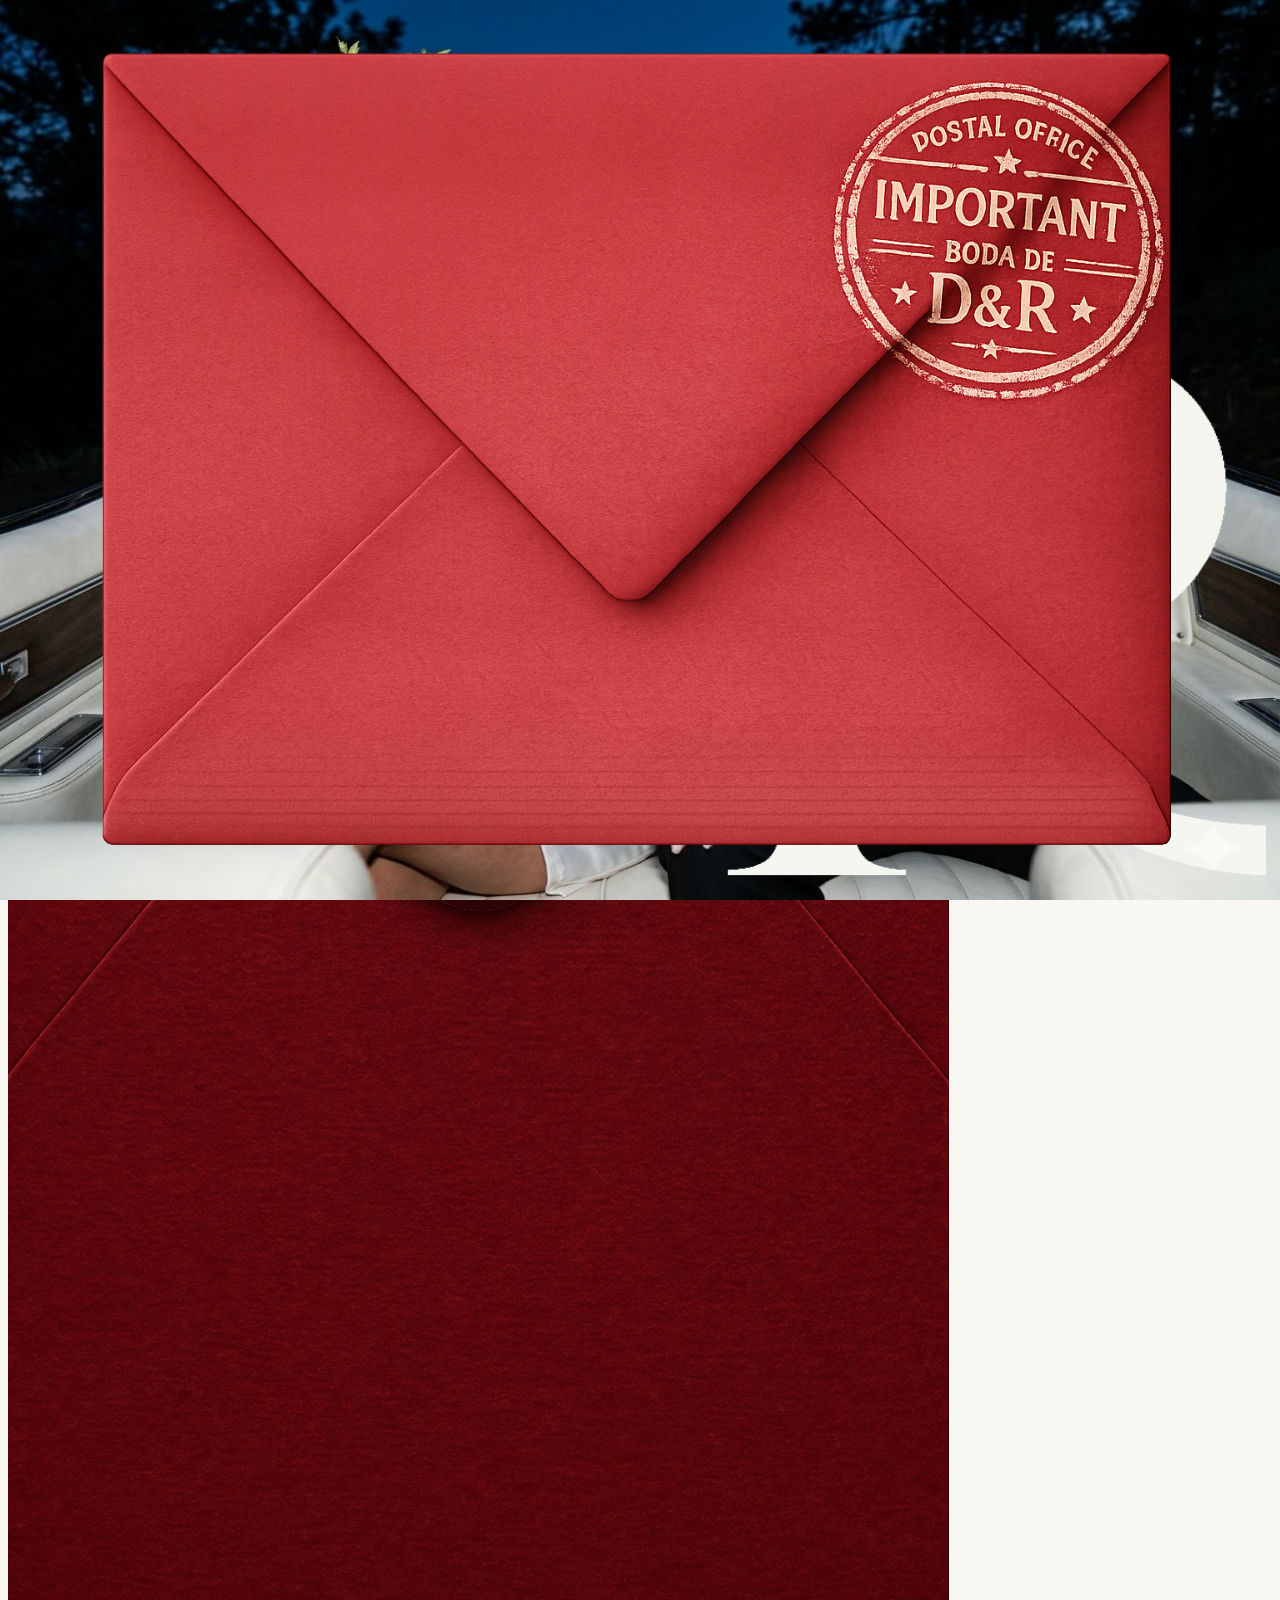
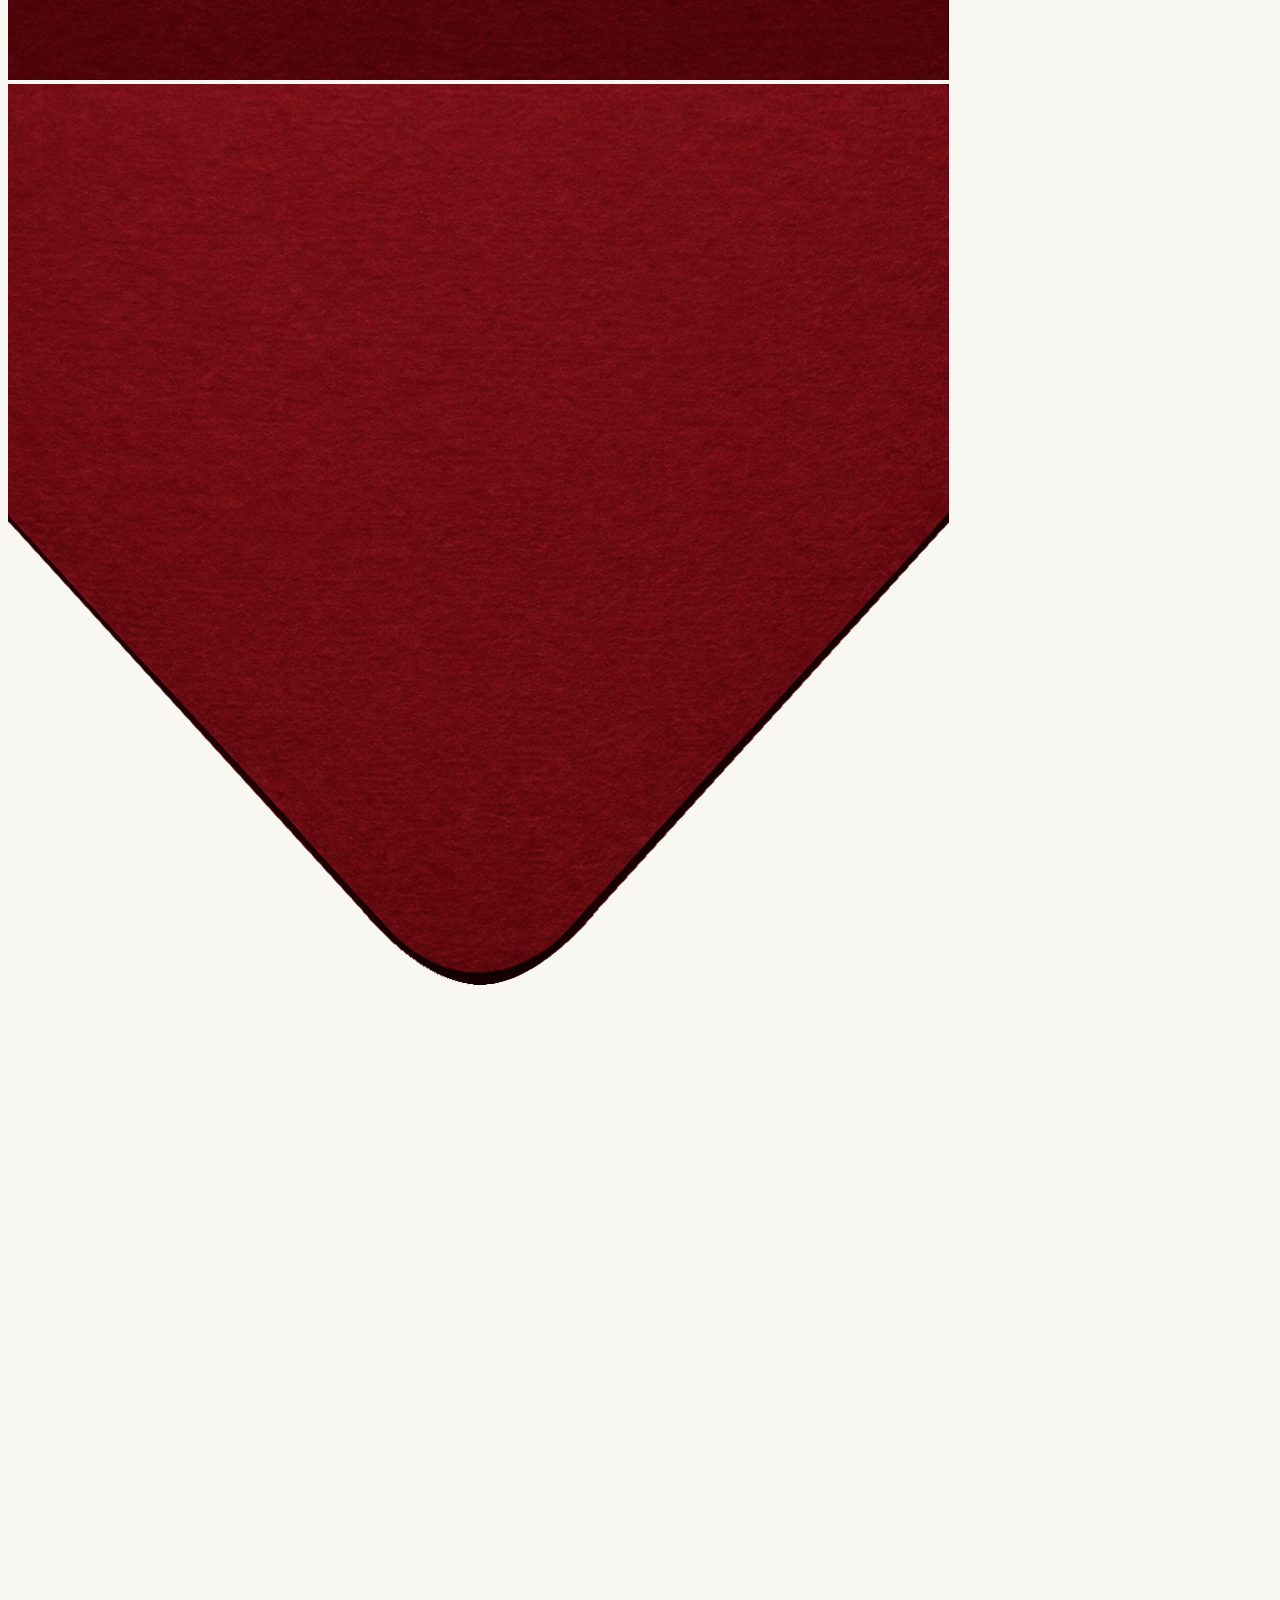
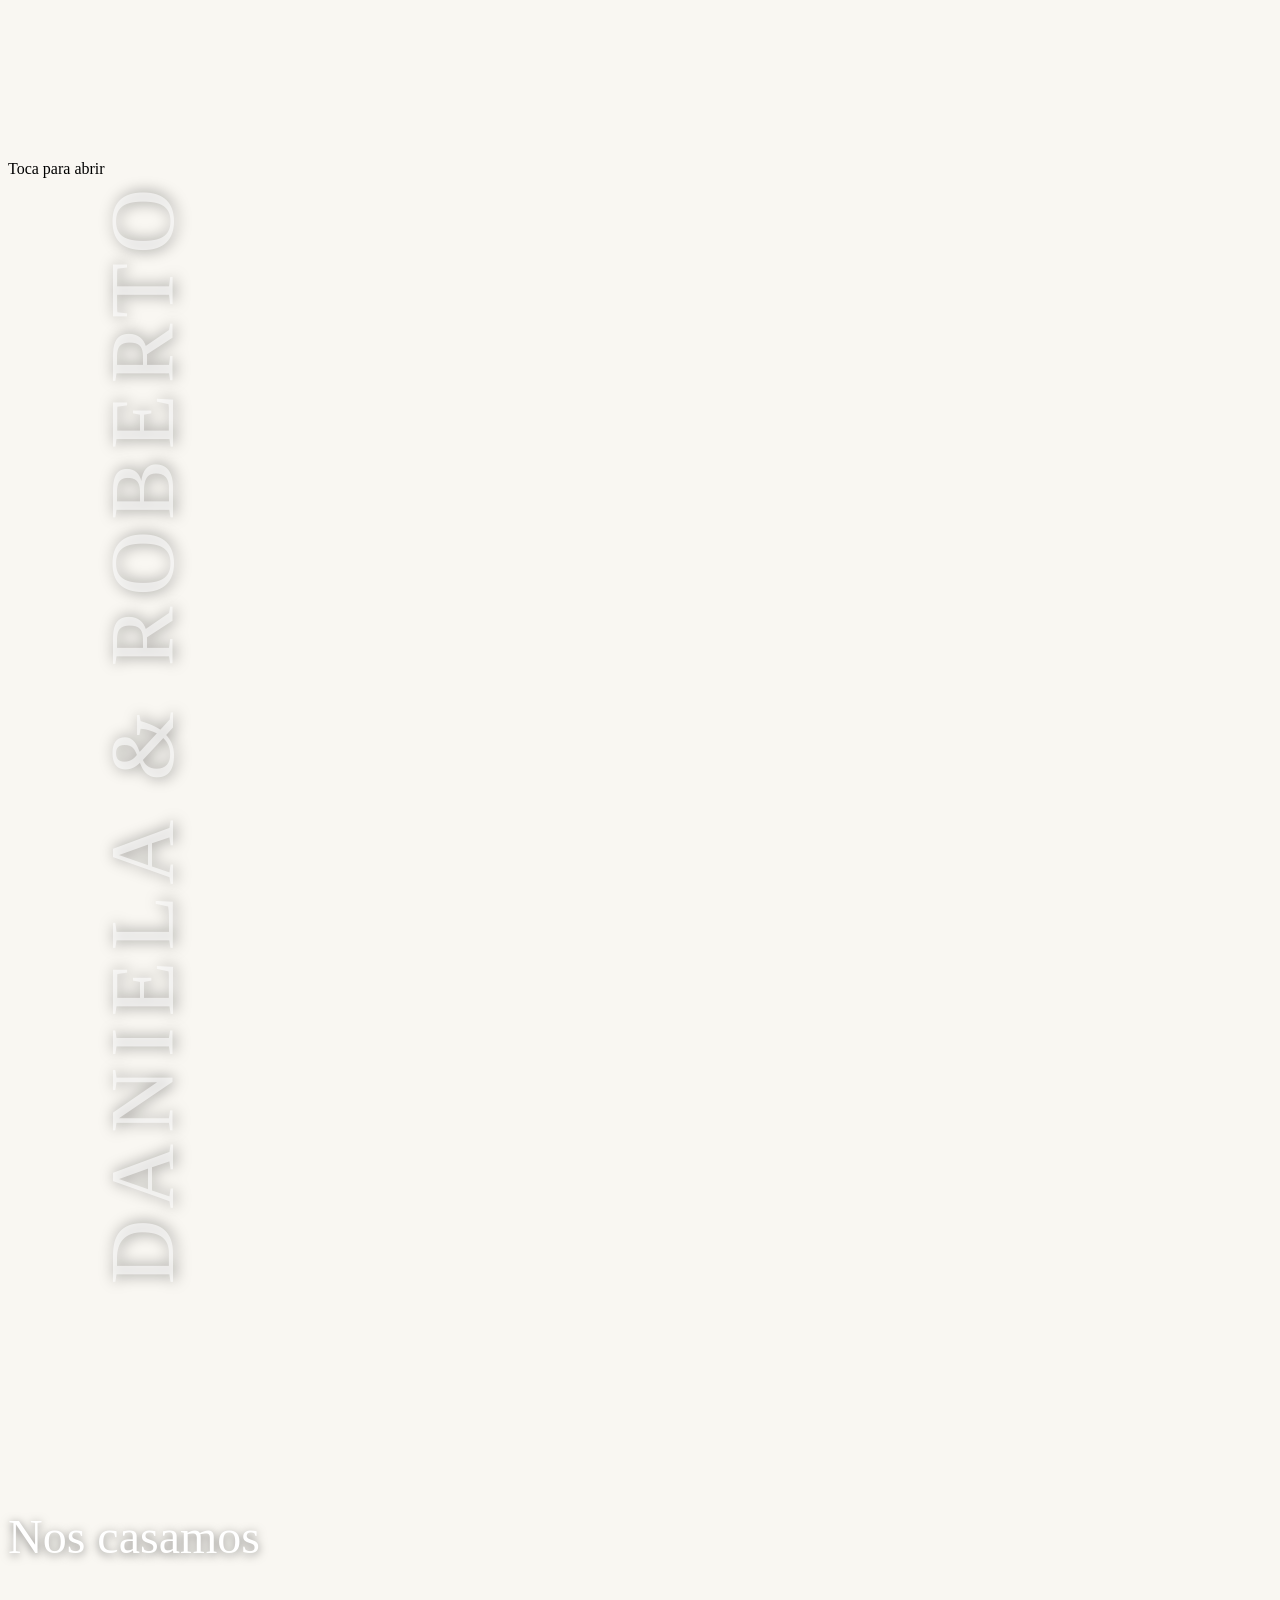
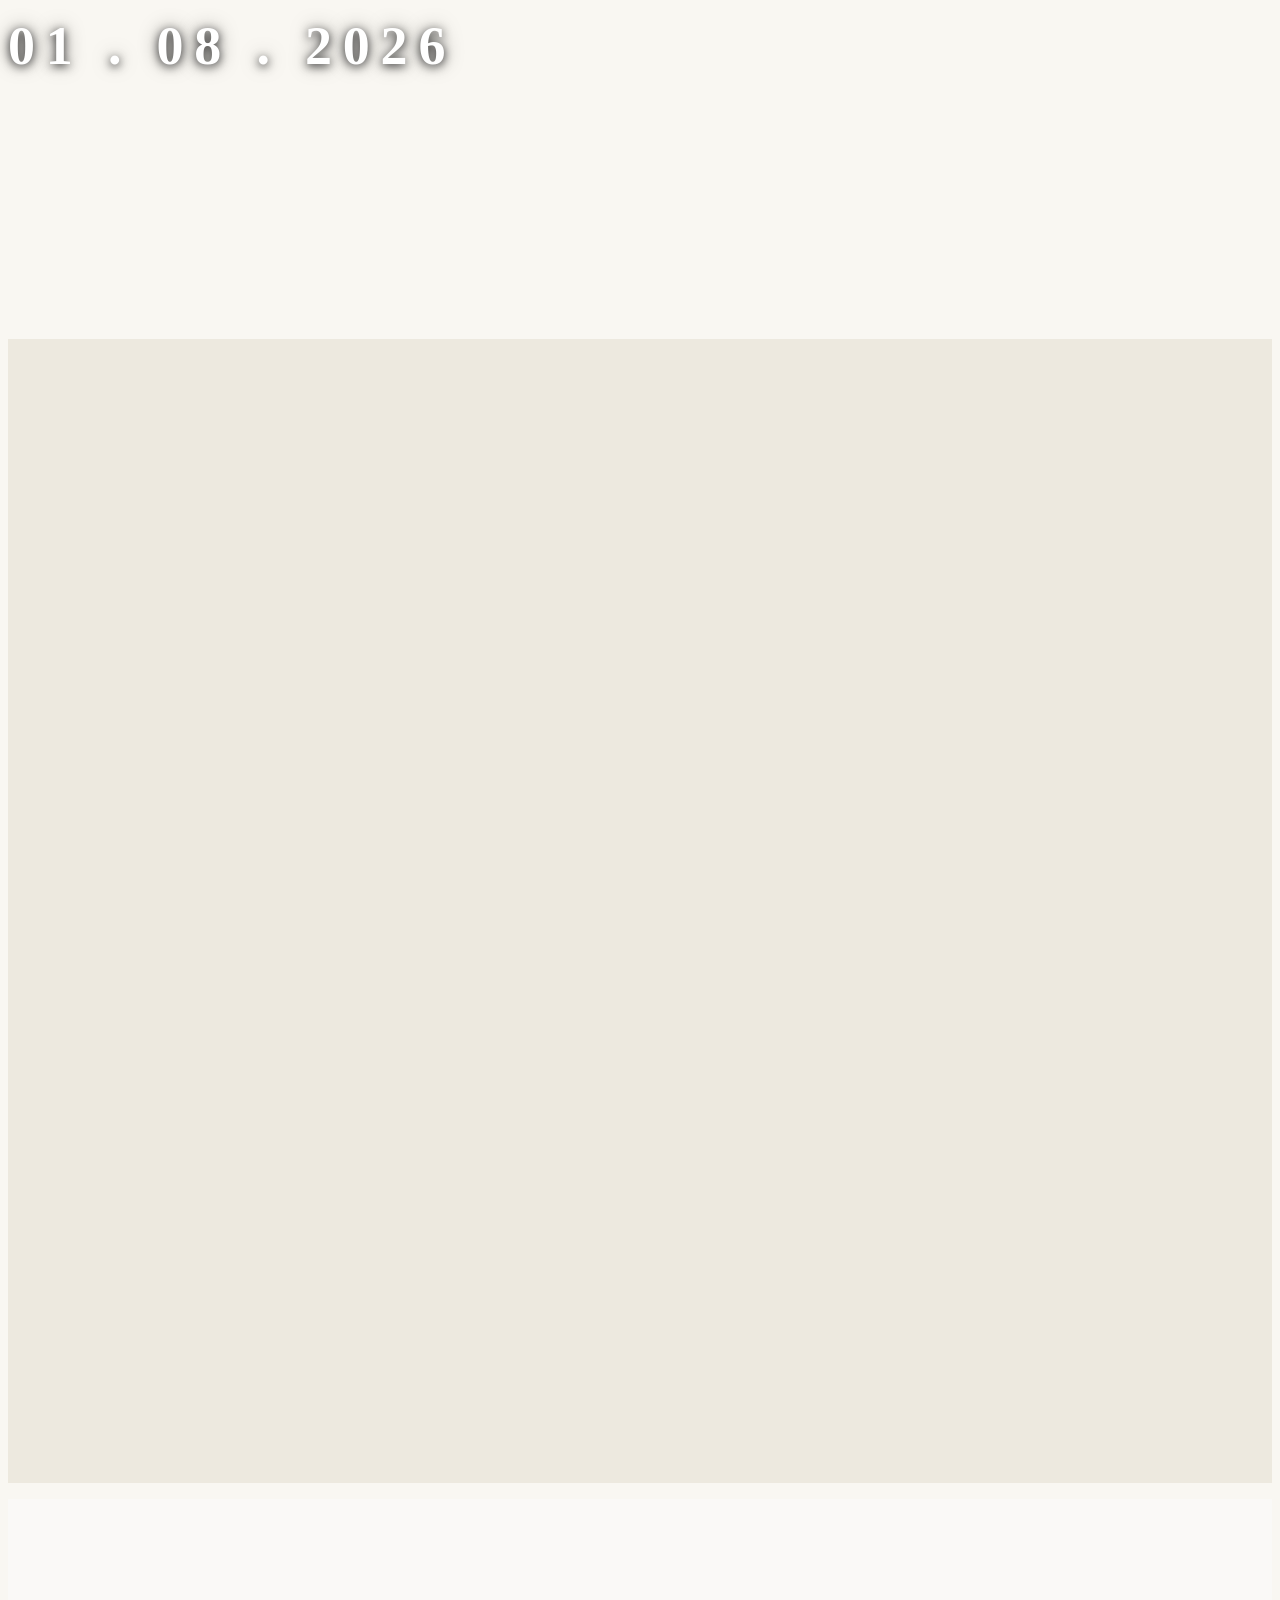
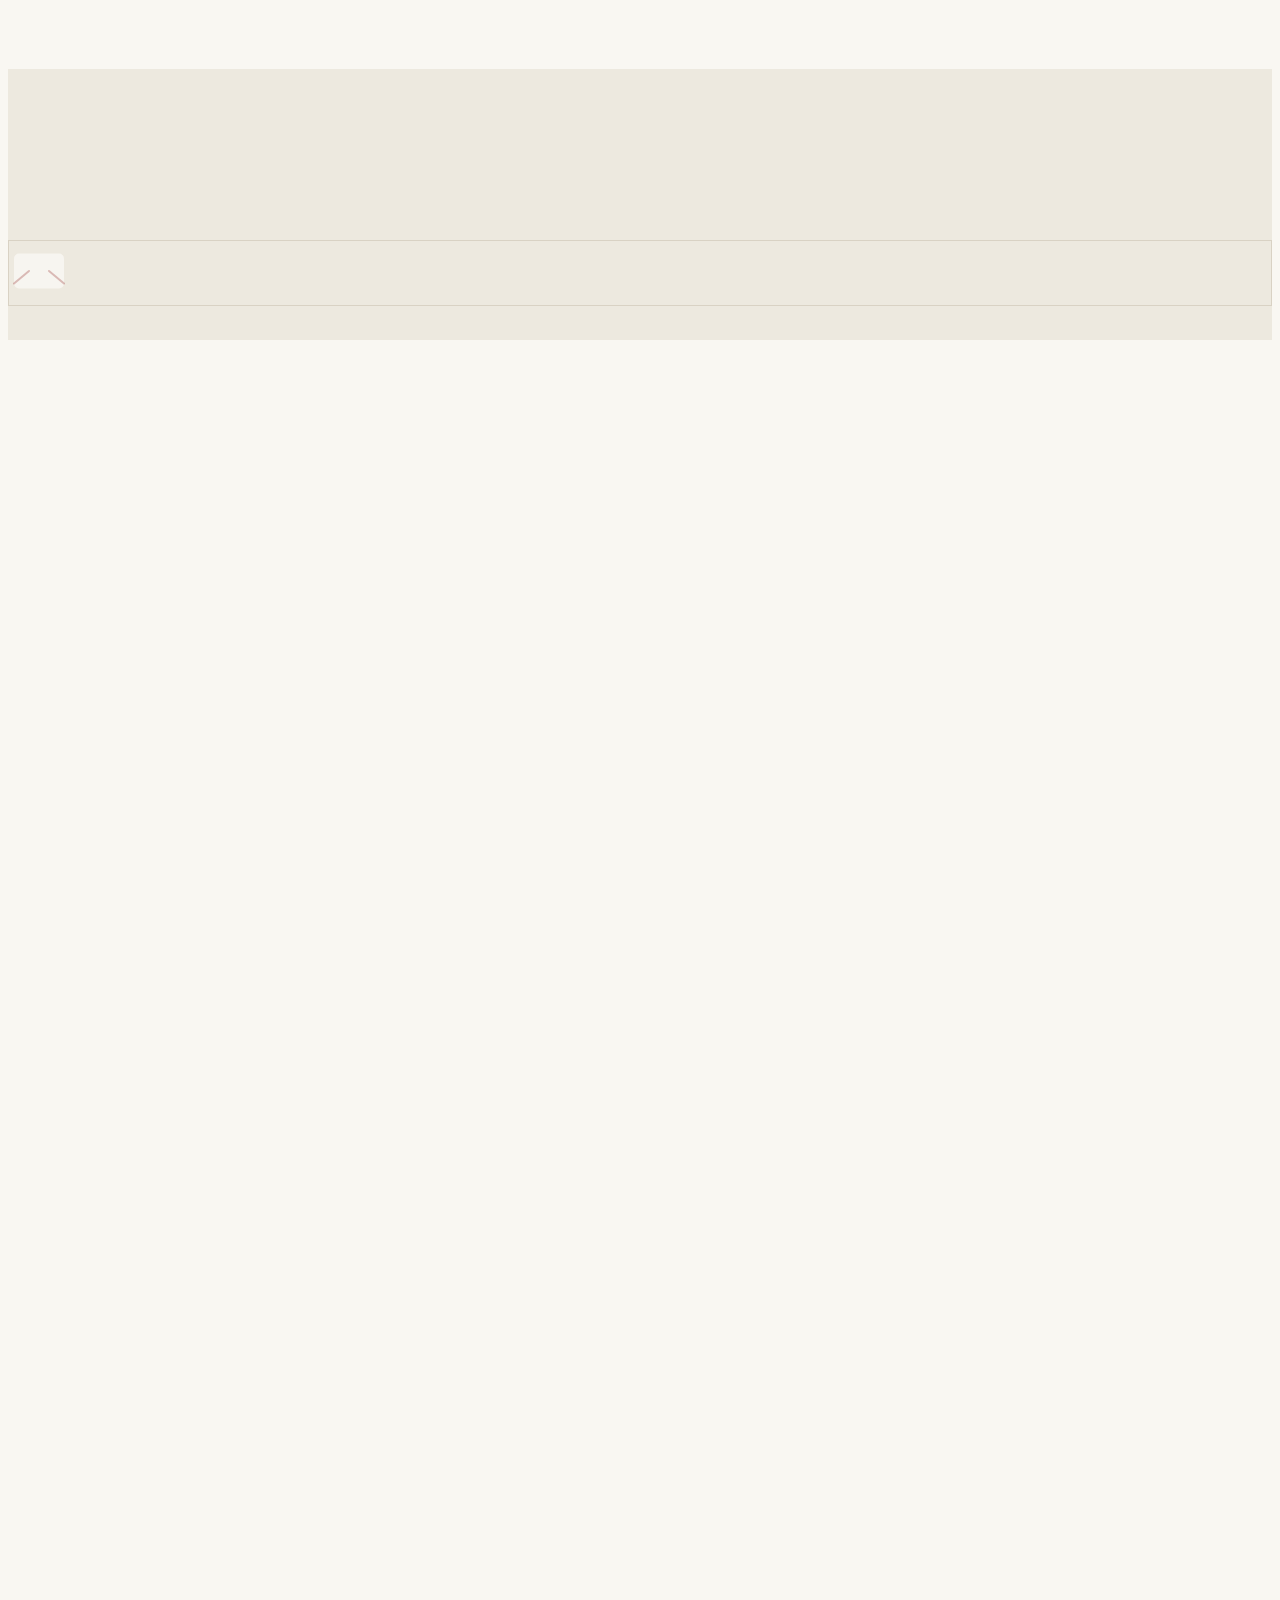
==== commit 3596fd76: "Add files via upload" ====
--- a/index.html
+++ b/index.html
@@ -1,4 +1,4 @@
-<!DOCTYPE html><!--Eh6GZGo0XtAsWGtQ4ExHg--><html lang="en"><head><meta charSet="utf-8"/><meta name="viewport" content="width=device-width, initial-scale=1"/><link rel="preload" href="/_next/static/media/01e4147cff8141ee-s.p.7787e134.woff2" as="font" crossorigin="" type="font/woff2"/><link rel="preload" href="/_next/static/media/5fc4e4c4ad20ea37-s.p.6e37f557.woff2" as="font" crossorigin="" type="font/woff2"/><link rel="preload" href="/_next/static/media/8bd76523131fa0fc-s.p.eb17b6b9.woff2" as="font" crossorigin="" type="font/woff2"/><link rel="preload" href="/_next/static/media/a85fe84266768609-s.p.e658778d.woff2" as="font" crossorigin="" type="font/woff2"/><link rel="preload" href="/_next/static/media/f48d461c03e0a8ec-s.p.4f85faee.woff2" as="font" crossorigin="" type="font/woff2"/><link rel="preload" as="image" href="/images/sobre_final.png"/><link rel="preload" as="image" href="/images/solapa_final.png"/><link rel="preload" as="image" href="/images/hero-bg.jpeg"/><link rel="preload" as="image" href="/images/tarjetapase.png"/><link rel="preload" as="image" href="/images/dresscode.png"/><link rel="preload" as="image" href="/images/etiqueta-vintage.png"/><link rel="preload" as="image" href="/images/tarjeta-viaje.png"/><link rel="stylesheet" href="/_next/static/chunks/4777071403db85dc.css" data-precedence="next"/><link rel="stylesheet" href="/_next/static/chunks/52e0a12b5689cf57.css" data-precedence="next"/><link rel="stylesheet" href="/_next/static/chunks/61e15a1e4aef8117.css" data-precedence="next"/><link rel="preload" as="script" fetchPriority="low" href="/_next/static/chunks/cb51817c18b78762.js"/><script src="/_next/static/chunks/1e53a16b00a69938.js" async=""></script><script src="/_next/static/chunks/155f9bab298fbf48.js" async=""></script><script src="/_next/static/chunks/672dc47684df5d5c.js" async=""></script><script src="/_next/static/chunks/turbopack-0b7e52971d6c30d5.js" async=""></script><script src="/_next/static/chunks/26ca110782d86623.js" async=""></script><script src="/_next/static/chunks/8c8b0fd3c10fda6e.js" async=""></script><script src="/_next/static/chunks/ffd1b856f494ce2b.js" async=""></script><script src="/_next/static/chunks/522c67f937864014.js" async=""></script><meta name="next-size-adjust" content=""/><title>Daniela &amp; Roberto — Wedding Invitation</title><meta name="description" content="We joyfully invite you to celebrate our wedding. Join us for an unforgettable day of love and celebration."/><meta name="generator" content="v0.app"/><meta property="og:title" content="Daniela &amp; Roberto — Wedding Invitation"/><meta property="og:description" content="We joyfully invite you to celebrate our wedding."/><meta property="og:type" content="website"/><meta name="twitter:card" content="summary"/><meta name="twitter:title" content="Daniela &amp; Roberto — Wedding Invitation"/><meta name="twitter:description" content="We joyfully invite you to celebrate our wedding."/><script src="/_next/static/chunks/a6dad97d9634a72d.js" noModule=""></script></head><body class="cormorant_garamond_fdcc62b5-module__j0AN-G__variable great_vibes_894d29ea-module__9wjCqa__variable caveat_8d020b9f-module__fqjY9G__variable windsong_a7bcc098-module__HYPOKW__variable font-serif antialiased" style="background-color:#F9F7F2"><div hidden=""><!--$--><!--/$--></div><main class="relative w-full" style="background-color:#F9F7F2"><audio src="/sounds/wildestDreams.mp3" loop="" preload="auto"></audio><div class="envelope-intro-module__12ix7G__envelopeWrapper "><div class="envelope-intro-module__12ix7G__envelope "><div class="envelope-intro-module__12ix7G__base"><img src="/images/sobre_final.png" alt="Sobre"/></div><div class="envelope-intro-module__12ix7G__flap"><img src="/images/solapa_final.png" alt="Solapa"/></div><div class="envelope-intro-module__12ix7G__sealContainer"><div class="envelope-intro-module__12ix7G__seal"></div><span class="envelope-intro-module__12ix7G__hintText">Toca para abrir</span></div></div></div><section class="sticky top-0 h-screen w-full z-[1]"><section class="relative w-full overflow-hidden" style="height:100svh;min-height:600px"><img alt="Daniela y Roberto" decoding="async" data-nimg="fill" class="object-cover object-center" style="position:absolute;height:100%;width:100%;left:0;top:0;right:0;bottom:0;color:transparent" src="/images/hero-bg.jpeg"/><div class="absolute inset-0" style="background:linear-gradient(to bottom, rgba(0,0,0,0.3) 0%, rgba(0,0,0,0.1) 40%, rgba(0,0,0,0.7) 100%)"></div><style>
+<!DOCTYPE html><!--WvlmzD7lo6VGtsC0exa7m--><html lang="en"><head><meta charSet="utf-8"/><meta name="viewport" content="width=device-width, initial-scale=1"/><link rel="preload" href="/NuestraBoda/_next/static/media/01e4147cff8141ee-s.p.7787e134.woff2" as="font" crossorigin="" type="font/woff2"/><link rel="preload" href="/NuestraBoda/_next/static/media/5fc4e4c4ad20ea37-s.p.6e37f557.woff2" as="font" crossorigin="" type="font/woff2"/><link rel="preload" href="/NuestraBoda/_next/static/media/8bd76523131fa0fc-s.p.eb17b6b9.woff2" as="font" crossorigin="" type="font/woff2"/><link rel="preload" href="/NuestraBoda/_next/static/media/a85fe84266768609-s.p.e658778d.woff2" as="font" crossorigin="" type="font/woff2"/><link rel="preload" href="/NuestraBoda/_next/static/media/f48d461c03e0a8ec-s.p.4f85faee.woff2" as="font" crossorigin="" type="font/woff2"/><link rel="preload" as="image" href="/images/sobre_final.png"/><link rel="preload" as="image" href="/images/solapa_final.png"/><link rel="preload" as="image" href="/images/hero-bg.jpeg"/><link rel="preload" as="image" href="/images/tarjetapase.png"/><link rel="preload" as="image" href="/images/dresscode.png"/><link rel="preload" as="image" href="/images/etiqueta-vintage.png"/><link rel="preload" as="image" href="/images/tarjeta-viaje.png"/><link rel="stylesheet" href="/NuestraBoda/_next/static/chunks/4777071403db85dc.css" data-precedence="next"/><link rel="stylesheet" href="/NuestraBoda/_next/static/chunks/52e0a12b5689cf57.css" data-precedence="next"/><link rel="stylesheet" href="/NuestraBoda/_next/static/chunks/61e15a1e4aef8117.css" data-precedence="next"/><link rel="preload" as="script" fetchPriority="low" href="/NuestraBoda/_next/static/chunks/cb51817c18b78762.js"/><script src="/NuestraBoda/_next/static/chunks/1e53a16b00a69938.js" async=""></script><script src="/NuestraBoda/_next/static/chunks/155f9bab298fbf48.js" async=""></script><script src="/NuestraBoda/_next/static/chunks/ff0088fe30e24125.js" async=""></script><script src="/NuestraBoda/_next/static/chunks/turbopack-b3306c8fcc04c47a.js" async=""></script><script src="/NuestraBoda/_next/static/chunks/26ca110782d86623.js" async=""></script><script src="/NuestraBoda/_next/static/chunks/8c8b0fd3c10fda6e.js" async=""></script><script src="/NuestraBoda/_next/static/chunks/ffd1b856f494ce2b.js" async=""></script><script src="/NuestraBoda/_next/static/chunks/bb2d68b4ba6a54ff.js" async=""></script><meta name="next-size-adjust" content=""/><title>Daniela &amp; Roberto — Wedding Invitation</title><meta name="description" content="We joyfully invite you to celebrate our wedding. Join us for an unforgettable day of love and celebration."/><meta name="generator" content="v0.app"/><meta property="og:title" content="Daniela &amp; Roberto — Wedding Invitation"/><meta property="og:description" content="We joyfully invite you to celebrate our wedding."/><meta property="og:type" content="website"/><meta name="twitter:card" content="summary"/><meta name="twitter:title" content="Daniela &amp; Roberto — Wedding Invitation"/><meta name="twitter:description" content="We joyfully invite you to celebrate our wedding."/><script src="/NuestraBoda/_next/static/chunks/a6dad97d9634a72d.js" noModule=""></script></head><body class="cormorant_garamond_fdcc62b5-module__j0AN-G__variable great_vibes_894d29ea-module__9wjCqa__variable caveat_8d020b9f-module__fqjY9G__variable windsong_a7bcc098-module__HYPOKW__variable font-serif antialiased" style="background-color:#F9F7F2"><div hidden=""><!--$--><!--/$--></div><main class="relative w-full" style="background-color:#F9F7F2"><audio src="/sounds/wildestDreams.mp3" loop="" preload="auto"></audio><div class="envelope-intro-module__12ix7G__envelopeWrapper "><div class="envelope-intro-module__12ix7G__envelope "><div class="envelope-intro-module__12ix7G__base"><img src="/images/sobre_final.png" alt="Sobre"/></div><div class="envelope-intro-module__12ix7G__flap"><img src="/images/solapa_final.png" alt="Solapa"/></div><div class="envelope-intro-module__12ix7G__sealContainer"><div class="envelope-intro-module__12ix7G__seal"></div><span class="envelope-intro-module__12ix7G__hintText">Toca para abrir</span></div></div></div><section class="sticky top-0 h-screen w-full z-[1]"><section class="relative w-full overflow-hidden" style="height:100svh;min-height:600px"><img alt="Daniela y Roberto" decoding="async" data-nimg="fill" class="object-cover object-center" style="position:absolute;height:100%;width:100%;left:0;top:0;right:0;bottom:0;color:transparent" src="/images/hero-bg.jpeg"/><div class="absolute inset-0" style="background:linear-gradient(to bottom, rgba(0,0,0,0.3) 0%, rgba(0,0,0,0.1) 40%, rgba(0,0,0,0.7) 100%)"></div><style>
         @keyframes scrollName {
           0%   { transform: rotate(180deg) translateY(100%); }
           100% { transform: rotate(180deg) translateY(-100%); }
@@ -11,4 +11,4 @@
 que el amor existe</p></div><div class="flex flex-col items-center mt-8 sm:mt-12" style="opacity:0;transform:translateX(120px) scale(0.8) rotate(15deg)"><div class="inline-block w-auto bg-[#F5F2EC] shadow-xl hover:shadow-2xl transition-shadow duration-500" style="padding-top:12px;padding-left:12px;padding-right:12px;padding-bottom:48px;border-top-left-radius:3px;border-top-right-radius:4px;border-bottom-left-radius:4px;border-bottom-right-radius:3px"><div class="overflow-hidden bg-[#E2E2E2] w-full" style="line-height:0"><div style="filter:grayscale(100%) contrast(1.2) brightness(1.2);opacity:0"><img alt="En tus ojos" loading="lazy" width="220" height="275" decoding="async" data-nimg="1" class="block w-[140px] h-[175px] sm:w-[180px] sm:h-[225px] md:w-[220px] md:h-[275px]" style="color:transparent;object-fit:cover" src="/images/pareja2.jpeg"/></div></div></div><p class="mt-4 text-center whitespace-pre-line" style="font-family:var(--font-caveat), cursive;font-size:clamp(18px, 3vw, 24px);color:#8B1A1A;line-height:1.2;max-width:220px;transform:translateY(10px);opacity:0">Y en tus ojos
 encontré mi hogar</p></div><div class="flex flex-col items-center " style="opacity:0;transform:translateX(-120px) scale(0.8) rotate(-15deg)"><div class="inline-block w-auto bg-[#F5F2EC] shadow-xl hover:shadow-2xl transition-shadow duration-500" style="padding-top:12px;padding-left:12px;padding-right:12px;padding-bottom:48px;border-top-left-radius:3px;border-top-right-radius:4px;border-bottom-left-radius:4px;border-bottom-right-radius:3px"><div class="overflow-hidden bg-[#E2E2E2] w-full" style="line-height:0"><div style="filter:grayscale(100%) contrast(1.2) brightness(1.2);opacity:0"><img alt="Familia unida" loading="lazy" width="220" height="275" decoding="async" data-nimg="1" class="block w-[140px] h-[175px] sm:w-[180px] sm:h-[225px] md:w-[220px] md:h-[275px]" style="color:transparent;object-fit:cover" src="/images/familia1.jpeg"/></div></div></div><p class="mt-4 text-center whitespace-pre-line" style="font-family:var(--font-caveat), cursive;font-size:clamp(18px, 3vw, 24px);color:#8B1A1A;line-height:1.2;max-width:220px;transform:translateY(10px);opacity:0">Gracias por la familia
 que formamos juntos</p></div><div class="flex flex-col items-center mt-8 sm:mt-12" style="opacity:0;transform:translateX(120px) scale(0.8) rotate(15deg)"><div class="inline-block w-auto bg-[#F5F2EC] shadow-xl hover:shadow-2xl transition-shadow duration-500" style="padding-top:12px;padding-left:12px;padding-right:12px;padding-bottom:48px;border-top-left-radius:3px;border-top-right-radius:4px;border-bottom-left-radius:4px;border-bottom-right-radius:3px"><div class="overflow-hidden bg-[#E2E2E2] w-full" style="line-height:0"><div style="filter:grayscale(100%) contrast(1.2) brightness(1.2);opacity:0"><img alt="Juntos siempre" loading="lazy" width="220" height="275" decoding="async" data-nimg="1" class="block w-[140px] h-[175px] sm:w-[180px] sm:h-[225px] md:w-[220px] md:h-[275px]" style="color:transparent;object-fit:cover" src="/images/familia2.jpeg"/></div></div></div><p class="mt-4 text-center whitespace-pre-line" style="font-family:var(--font-caveat), cursive;font-size:clamp(18px, 3vw, 24px);color:#8B1A1A;line-height:1.2;max-width:220px;transform:translateY(10px);opacity:0">Juntos siempre
-en todo momento</p></div></div></div></section><section class="relative py-32 px-6 overflow-hidden" style="background-color:#EDE9DF"><div class="absolute inset-0 pointer-events-none opacity-[0.15]"></div><div class="max-w-xl mx-auto text-center relative z-10"><div style="opacity:0;transform:translateY(30px)"><p class="text-4xl md:text-6xl mb-4" style="font-family:var(--font-great-vibes);color:#8B1A1A">Lluvia de Sobres</p><h2 class="text-sm md:text-base tracking-[0.4em] uppercase mb-16" style="font-family:var(--font-cormorant);font-weight:300;color:#2D2D2D">Tu presencia es nuestro mejor regalo</h2></div><div class="relative px-8 py-12 mb-14" style="opacity:0;transform:scale(0.95)"><div class="absolute top-0 left-0 w-8 h-8 border-t border-l border-[#8B1A1A] opacity-30"></div><div class="absolute bottom-0 right-0 w-8 h-8 border-b border-r border-[#8B1A1A] opacity-30"></div><p class="text-lg md:text-xl leading-relaxed mb-8 italic" style="color:#5A5A5A;font-family:var(--font-cormorant)">&quot;Si deseas contribuir a nuestros sueños como pareja, hemos optado por la tradición de lluvia de sobres.&quot;</p><p class="text-sm md:text-base tracking-wide uppercase leading-loose" style="color:#2D2D2D;font-family:var(--font-cormorant);font-weight:600">El día del evento habrá un buzón especial <br/> donde podrás depositar tu cariño.</p></div><div class="flex justify-center"><div class="relative p-4 bg-[#F9F7F2] rounded-full shadow-inner" style="border:1px solid #D9D2C4"><svg width="60" height="60" viewBox="0 0 24 24" fill="none" xmlns="http://www.w3.org/2000/svg" style="opacity:0.9"><rect x="2" y="5" width="20" height="14" rx="2" stroke="#8B1A1A" stroke-width="1" fill="#F9F7F2" pathLength="1" stroke-dashoffset="0" stroke-dasharray="0 1"></rect><path d="M2 7L12 13L22 7" stroke="#8B1A1A" stroke-width="1" stroke-linecap="round" stroke-linejoin="round" opacity="0"></path><path d="M2 17L8 12" stroke="#8B1A1A" stroke-width="0.8" stroke-linecap="round" opacity="0.3"></path><path d="M22 17L16 12" stroke="#8B1A1A" stroke-width="0.8" stroke-linecap="round" opacity="0.3"></path></svg></div></div><p class="mt-10 text-[11px] uppercase tracking-[0.2em]" style="font-family:var(--font-cormorant);color:#2D2D2D;opacity:0">Gracias por ser parte de este inicio</p></div></section><section class="paper-section torn-top relative py-20 md:py-32 px-6 overflow-hidden"><div class="absolute left-0 top-1/2 -translate-y-1/2 pointer-events-none hidden lg:block" style="opacity:0;transform:scale(0.8)"><svg width="180" height="500" viewBox="0 0 180 500" fill="none" xmlns="http://www.w3.org/2000/svg"><path d="M140 490 C130 420 120 360 135 290 C150 220 145 150 125 80" stroke="#8B1A1A" stroke-width="1.5" fill="none" stroke-linecap="round"></path><path d="M137 380 C110 365 80 350 50 345" stroke="#8B1A1A" stroke-width="1" fill="none" stroke-linecap="round"></path><path d="M50 345 C35 330 20 320 15 305 C25 308 40 315 50 345Z" fill="#8B1A1A" opacity="0.5"></path><path d="M50 345 C40 328 35 310 40 295 C45 308 50 325 50 345Z" fill="#8B1A1A" opacity="0.3"></path><path d="M138 300 C115 290 90 285 65 280" stroke="#8B1A1A" stroke-width="1" fill="none" stroke-linecap="round"></path><path d="M65 280 C45 268 30 255 25 240 C38 245 52 258 65 280Z" fill="#8B1A1A" opacity="0.5"></path><path d="M65 280 C55 262 50 245 58 232 C62 244 65 262 65 280Z" fill="#8B1A1A" opacity="0.3"></path><path d="M133 200 C110 188 88 182 65 178" stroke="#8B1A1A" stroke-width="1" fill="none" stroke-linecap="round"></path><path d="M65 178 C42 162 25 148 20 132 C35 137 52 152 65 178Z" fill="#8B1A1A" opacity="0.5"></path><circle cx="88" cy="352" r="3" fill="#8B1A1A" opacity="0.6"></circle><circle cx="80" cy="358" r="2" fill="#8B1A1A" opacity="0.4"></circle><circle cx="75" cy="348" r="2.5" fill="#8B1A1A" opacity="0.5"></circle><path d="M130 150 C115 138 100 130 88 118 C100 122 115 132 130 150Z" fill="#8B1A1A" opacity="0.4"></path><path d="M128 130 C115 120 105 108 100 95 C108 101 118 114 128 130Z" fill="#8B1A1A" opacity="0.3"></path><path d="M135 420 C125 415 108 412 95 415" stroke="#8B1A1A" stroke-width="0.5" fill="none" opacity="0.5" stroke-linecap="round"></path><path d="M140 250 C128 246 112 243 100 246" stroke="#8B1A1A" stroke-width="0.5" fill="none" opacity="0.5" stroke-linecap="round"></path></svg></div><div class="absolute right-0 top-1/2 -translate-y-1/2 pointer-events-none hidden lg:block" style="opacity:0;transform:scale(0.8)"><svg width="180" height="500" viewBox="0 0 180 500" fill="none" xmlns="http://www.w3.org/2000/svg" style="transform:scaleX(-1)"><path d="M140 490 C130 420 120 360 135 290 C150 220 145 150 125 80" stroke="#8B1A1A" stroke-width="1.5" fill="none" stroke-linecap="round"></path><path d="M137 380 C110 365 80 350 50 345" stroke="#8B1A1A" stroke-width="1" fill="none" stroke-linecap="round"></path><path d="M50 345 C35 330 20 320 15 305 C25 308 40 315 50 345Z" fill="#8B1A1A" opacity="0.5"></path><path d="M50 345 C40 328 35 310 40 295 C45 308 50 325 50 345Z" fill="#8B1A1A" opacity="0.3"></path><path d="M138 300 C115 290 90 285 65 280" stroke="#8B1A1A" stroke-width="1" fill="none" stroke-linecap="round"></path><path d="M65 280 C45 268 30 255 25 240 C38 245 52 258 65 280Z" fill="#8B1A1A" opacity="0.5"></path><path d="M65 280 C55 262 50 245 58 232 C62 244 65 262 65 280Z" fill="#8B1A1A" opacity="0.3"></path><path d="M133 200 C110 188 88 182 65 178" stroke="#8B1A1A" stroke-width="1" fill="none" stroke-linecap="round"></path><path d="M65 178 C42 162 25 148 20 132 C35 137 52 152 65 178Z" fill="#8B1A1A" opacity="0.5"></path><circle cx="88" cy="352" r="3" fill="#8B1A1A" opacity="0.6"></circle><circle cx="80" cy="358" r="2" fill="#8B1A1A" opacity="0.4"></circle><circle cx="75" cy="348" r="2.5" fill="#8B1A1A" opacity="0.5"></circle><path d="M130 150 C115 138 100 130 88 118 C100 122 115 132 130 150Z" fill="#8B1A1A" opacity="0.4"></path><path d="M128 130 C115 120 105 108 100 95 C108 101 118 114 128 130Z" fill="#8B1A1A" opacity="0.3"></path><path d="M135 420 C125 415 108 412 95 415" stroke="#8B1A1A" stroke-width="0.5" fill="none" opacity="0.5" stroke-linecap="round"></path><path d="M140 250 C128 246 112 243 100 246" stroke="#8B1A1A" stroke-width="0.5" fill="none" opacity="0.5" stroke-linecap="round"></path></svg></div><div class="max-w-md mx-auto relative z-10" style="opacity:0"><div class="text-center mb-10" style="opacity:0;transform:translateY(25px)"><p class="text-4xl md:text-5xl mb-3" style="font-family:var(--font-great-vibes);color:#8B1A1A">Confirmación de asistencia</p><h2 class="text-sm tracking-[0.3em] uppercase mb-8" style="font-family:var(--font-cormorant);color:#7A6E63">Nos encantará compartir este día contigo</h2><div class="inline-block px-8 py-3 border-y border-[#D9D2C4] mb-6" style="opacity:0;transform:scale(0.8)"><p class="text-xs md:text-sm tracking-[0.2em] uppercase font-bold" style="font-family:var(--font-cormorant);color:#8B1A1A">Evento solo para adultos</p></div><p class="text-sm opacity-70 italic" style="font-family:var(--font-cormorant);color:#202020">Confirma antes del 1 de julio de 2026</p></div><form class="flex flex-col gap-6" style="opacity:0;transform:translateY(25px)"><div class="flex flex-col"><label style="font-family:var(--font-cormorant);font-size:11px;letter-spacing:0.25em;text-transform:uppercase;color:#7A6E63;margin-bottom:8px;text-align:center">Nombre Completo</label><input type="text" required="" placeholder="Escribe tu nombre" class="focus:border-[#8B1A1A] transition-colors duration-300" style="background-color:#F9F7F2;border:1px solid #D9D2C4;border-radius:25px;padding:14px 20px;font-family:var(--font-cormorant);outline:none;text-align:center" name="name" value=""/></div><div class="flex flex-col relative"><label style="font-family:var(--font-cormorant);font-size:11px;letter-spacing:0.25em;text-transform:uppercase;color:#7A6E63;margin-bottom:8px;text-align:center">¿Asistirás?</label><select name="attendance" style="background-color:#F9F7F2;border:1px solid #D9D2C4;border-radius:25px;padding:14px 20px;font-family:var(--font-cormorant);outline:none;text-align-last:center;appearance:none"><option value="yes" selected="">Sí, asistiré con gusto</option><option value="no">Lamentablemente no podré</option></select><div class="absolute right-6 bottom-4 pointer-events-none opacity-30"><svg width="10" height="6" viewBox="0 0 10 6" fill="none"><path d="M1 1L5 5L9 1" stroke="currentColor" stroke-width="1.5"></path></svg></div></div><button type="submit" class="py-4 px-8 text-xs tracking-[0.3em] uppercase text-[#F9F7F2] bg-[#8B1A1A] rounded-[30px] font-bold shadow-md transition-all" tabindex="0" style="font-family:var(--font-cormorant);cursor:pointer">Confirmar Asistencia</button></form></div></section><footer class="py-24 px-6 text-center deckled-top" style="background-color:#EDE9DF"><div class="max-w-xl mx-auto flex flex-col items-center gap-10" style="opacity:0"><div class="relative w-32 h-32 mb-4" style="opacity:0;transform:scale(1.5)"><img alt="Sello de lacre D&amp;R" loading="lazy" decoding="async" data-nimg="fill" class="object-contain drop-shadow-xl" style="position:absolute;height:100%;width:100%;left:0;top:0;right:0;bottom:0;color:transparent" src="/images/wax-seal.png"/></div><div class="flex flex-col gap-4" style="opacity:0;transform:translateY(20px)"><p class="text-5xl md:text-6xl" style="font-family:var(--font-great-vibes);color:#8B1A1A">Daniela &amp; Roberto</p><p class="text-2xl tracking-[0.3em] uppercase" style="font-family:var(--font-cormorant);color:#4A4A4A;font-weight:600">01 . 08 . 2026</p></div><div class="flex items-center gap-6 w-full justify-center opacity-80"><div class="h-px bg-[#D9D2C4]" style="width:0px"></div><div class="w-1.5 h-1.5 rounded-full" style="background-color:#D9D2C4;opacity:0"></div><div class="h-px bg-[#D9D2C4]" style="width:0px"></div></div><div class="flex flex-col items-center gap-3 mt-4" style="opacity:0"><p class="text-sm tracking-[0.2em] uppercase" style="font-family:var(--font-cormorant);color:#4A4A4A">Desarrollado Por:</p><a href="https://wa.me/524428200679?text=Hola%20Iris,%20vi%20tu%20trabajo%20en%20la%20invitación%20de%20Daniela%20y%20Roberto%20y%20me%20encantó." target="_blank" rel="noopener noreferrer" class="inline-flex flex-col items-center transition-all" tabindex="0"><span class="text-2xl" style="font-family:var(--font-great-vibes);color:#8B1A1A">Ing. Iris Arteaga</span><p class="text-xs tracking-[0.2em] uppercase mt-2 font-medium" style="font-family:var(--font-cormorant);color:#3A5A7A;text-decoration:underline;text-underline-offset:4px">442 820 0679</p></a></div><p class="text-sm tracking-[0.2em] uppercase mt-10 opacity-70" style="font-family:var(--font-cormorant);color:#4A4A4A;opacity:0">Hecho con amor</p></div></footer></div></main><!--$--><!--/$--><!--$!--><template data-dgst="BAILOUT_TO_CLIENT_SIDE_RENDERING"></template><!--/$--><script src="/_next/static/chunks/cb51817c18b78762.js" id="_R_" async=""></script><script>(self.__next_f=self.__next_f||[]).push([0])</script><script>self.__next_f.push([1,"1:\"$Sreact.fragment\"\n2:I[45121,[\"/_next/static/chunks/26ca110782d86623.js\",\"/_next/static/chunks/8c8b0fd3c10fda6e.js\"],\"default\"]\n3:I[60512,[\"/_next/static/chunks/26ca110782d86623.js\",\"/_next/static/chunks/8c8b0fd3c10fda6e.js\"],\"default\"]\n4:I[87451,[\"/_next/static/chunks/ffd1b856f494ce2b.js\"],\"Analytics\"]\n5:I[66863,[\"/_next/static/chunks/26ca110782d86623.js\",\"/_next/static/chunks/8c8b0fd3c10fda6e.js\"],\"ClientPageRoot\"]\n6:I[31713,[\"/_next/static/chunks/ffd1b856f494ce2b.js\",\"/_next/static/chunks/26ca110782d86623.js\",\"/_next/static/chunks/522c67f937864014.js\"],\"default\"]\n9:I[35417,[\"/_next/static/chunks/26ca110782d86623.js\",\"/_next/static/chunks/8c8b0fd3c10fda6e.js\"],\"OutletBoundary\"]\na:\"$Sreact.suspense\"\nc:I[35417,[\"/_next/static/chunks/26ca110782d86623.js\",\"/_next/static/chunks/8c8b0fd3c10fda6e.js\"],\"ViewportBoundary\"]\ne:I[35417,[\"/_next/static/chunks/26ca110782d86623.js\",\"/_next/static/chunks/8c8b0fd3c10fda6e.js\"],\"MetadataBoundary\"]\n10:I[50025,[\"/_next/static/chunks/26ca110782d86623.js\",\"/_next/static/chunks/8c8b0fd3c10fda6e.js\"],\"default\"]\n:HL[\"/_next/static/chunks/4777071403db85dc.css\",\"style\"]\n:HL[\"/_next/static/chunks/52e0a12b5689cf57.css\",\"style\"]\n:HL[\"/_next/static/media/01e4147cff8141ee-s.p.7787e134.woff2\",\"font\",{\"crossOrigin\":\"\",\"type\":\"font/woff2\"}]\n:HL[\"/_next/static/media/5fc4e4c4ad20ea37-s.p.6e37f557.woff2\",\"font\",{\"crossOrigin\":\"\",\"type\":\"font/woff2\"}]\n:HL[\"/_next/static/media/8bd76523131fa0fc-s.p.eb17b6b9.woff2\",\"font\",{\"crossOrigin\":\"\",\"type\":\"font/woff2\"}]\n:HL[\"/_next/static/media/a85fe84266768609-s.p.e658778d.woff2\",\"font\",{\"crossOrigin\":\"\",\"type\":\"font/woff2\"}]\n:HL[\"/_next/static/media/f48d461c03e0a8ec-s.p.4f85faee.woff2\",\"font\",{\"crossOrigin\":\"\",\"type\":\"font/woff2\"}]\n:HL[\"/_next/static/chunks/61e15a1e4aef8117.css\",\"style\"]\n"])</script><script>self.__next_f.push([1,"0:{\"P\":null,\"b\":\"Eh6GZGo0XtAsWGtQ4ExHg\",\"c\":[\"\",\"\"],\"q\":\"\",\"i\":false,\"f\":[[[\"\",{\"children\":[\"__PAGE__\",{}]},\"$undefined\",\"$undefined\",true],[[\"$\",\"$1\",\"c\",{\"children\":[[[\"$\",\"link\",\"0\",{\"rel\":\"stylesheet\",\"href\":\"/_next/static/chunks/4777071403db85dc.css\",\"precedence\":\"next\",\"crossOrigin\":\"$undefined\",\"nonce\":\"$undefined\"}],[\"$\",\"link\",\"1\",{\"rel\":\"stylesheet\",\"href\":\"/_next/static/chunks/52e0a12b5689cf57.css\",\"precedence\":\"next\",\"crossOrigin\":\"$undefined\",\"nonce\":\"$undefined\"}],[\"$\",\"script\",\"script-0\",{\"src\":\"/_next/static/chunks/ffd1b856f494ce2b.js\",\"async\":true,\"nonce\":\"$undefined\"}]],[\"$\",\"html\",null,{\"lang\":\"en\",\"children\":[\"$\",\"body\",null,{\"className\":\"cormorant_garamond_fdcc62b5-module__j0AN-G__variable great_vibes_894d29ea-module__9wjCqa__variable caveat_8d020b9f-module__fqjY9G__variable windsong_a7bcc098-module__HYPOKW__variable font-serif antialiased\",\"style\":{\"backgroundColor\":\"#F9F7F2\"},\"children\":[[\"$\",\"$L2\",null,{\"parallelRouterKey\":\"children\",\"error\":\"$undefined\",\"errorStyles\":\"$undefined\",\"errorScripts\":\"$undefined\",\"template\":[\"$\",\"$L3\",null,{}],\"templateStyles\":\"$undefined\",\"templateScripts\":\"$undefined\",\"notFound\":[[[\"$\",\"title\",null,{\"children\":\"404: This page could not be found.\"}],[\"$\",\"div\",null,{\"style\":{\"fontFamily\":\"system-ui,\\\"Segoe UI\\\",Roboto,Helvetica,Arial,sans-serif,\\\"Apple Color Emoji\\\",\\\"Segoe UI Emoji\\\"\",\"height\":\"100vh\",\"textAlign\":\"center\",\"display\":\"flex\",\"flexDirection\":\"column\",\"alignItems\":\"center\",\"justifyContent\":\"center\"},\"children\":[\"$\",\"div\",null,{\"children\":[[\"$\",\"style\",null,{\"dangerouslySetInnerHTML\":{\"__html\":\"body{color:#000;background:#fff;margin:0}.next-error-h1{border-right:1px solid rgba(0,0,0,.3)}@media (prefers-color-scheme:dark){body{color:#fff;background:#000}.next-error-h1{border-right:1px solid rgba(255,255,255,.3)}}\"}}],[\"$\",\"h1\",null,{\"className\":\"next-error-h1\",\"style\":{\"display\":\"inline-block\",\"margin\":\"0 20px 0 0\",\"padding\":\"0 23px 0 0\",\"fontSize\":24,\"fontWeight\":500,\"verticalAlign\":\"top\",\"lineHeight\":\"49px\"},\"children\":404}],[\"$\",\"div\",null,{\"style\":{\"display\":\"inline-block\"},\"children\":[\"$\",\"h2\",null,{\"style\":{\"fontSize\":14,\"fontWeight\":400,\"lineHeight\":\"49px\",\"margin\":0},\"children\":\"This page could not be found.\"}]}]]}]}]],[]],\"forbidden\":\"$undefined\",\"unauthorized\":\"$undefined\"}],[\"$\",\"$L4\",null,{}]]}]}]]}],{\"children\":[[\"$\",\"$1\",\"c\",{\"children\":[[\"$\",\"$L5\",null,{\"Component\":\"$6\",\"serverProvidedParams\":{\"searchParams\":{},\"params\":{},\"promises\":[\"$@7\",\"$@8\"]}}],[[\"$\",\"link\",\"0\",{\"rel\":\"stylesheet\",\"href\":\"/_next/static/chunks/61e15a1e4aef8117.css\",\"precedence\":\"next\",\"crossOrigin\":\"$undefined\",\"nonce\":\"$undefined\"}],[\"$\",\"script\",\"script-0\",{\"src\":\"/_next/static/chunks/26ca110782d86623.js\",\"async\":true,\"nonce\":\"$undefined\"}],[\"$\",\"script\",\"script-1\",{\"src\":\"/_next/static/chunks/522c67f937864014.js\",\"async\":true,\"nonce\":\"$undefined\"}]],[\"$\",\"$L9\",null,{\"children\":[\"$\",\"$a\",null,{\"name\":\"Next.MetadataOutlet\",\"children\":\"$@b\"}]}]]}],{},null,false,false]},null,false,false],[\"$\",\"$1\",\"h\",{\"children\":[null,[\"$\",\"$Lc\",null,{\"children\":\"$Ld\"}],[\"$\",\"div\",null,{\"hidden\":true,\"children\":[\"$\",\"$Le\",null,{\"children\":[\"$\",\"$a\",null,{\"name\":\"Next.Metadata\",\"children\":\"$Lf\"}]}]}],[\"$\",\"meta\",null,{\"name\":\"next-size-adjust\",\"content\":\"\"}]]}],false]],\"m\":\"$undefined\",\"G\":[\"$10\",[]],\"S\":true}\n"])</script><script>self.__next_f.push([1,"7:{}\n8:\"$0:f:0:1:1:children:0:props:children:0:props:serverProvidedParams:params\"\n"])</script><script>self.__next_f.push([1,"d:[[\"$\",\"meta\",\"0\",{\"charSet\":\"utf-8\"}],[\"$\",\"meta\",\"1\",{\"name\":\"viewport\",\"content\":\"width=device-width, initial-scale=1\"}]]\n"])</script><script>self.__next_f.push([1,"b:null\nf:[[\"$\",\"title\",\"0\",{\"children\":\"Daniela \u0026 Roberto — Wedding Invitation\"}],[\"$\",\"meta\",\"1\",{\"name\":\"description\",\"content\":\"We joyfully invite you to celebrate our wedding. Join us for an unforgettable day of love and celebration.\"}],[\"$\",\"meta\",\"2\",{\"name\":\"generator\",\"content\":\"v0.app\"}],[\"$\",\"meta\",\"3\",{\"property\":\"og:title\",\"content\":\"Daniela \u0026 Roberto — Wedding Invitation\"}],[\"$\",\"meta\",\"4\",{\"property\":\"og:description\",\"content\":\"We joyfully invite you to celebrate our wedding.\"}],[\"$\",\"meta\",\"5\",{\"property\":\"og:type\",\"content\":\"website\"}],[\"$\",\"meta\",\"6\",{\"name\":\"twitter:card\",\"content\":\"summary\"}],[\"$\",\"meta\",\"7\",{\"name\":\"twitter:title\",\"content\":\"Daniela \u0026 Roberto — Wedding Invitation\"}],[\"$\",\"meta\",\"8\",{\"name\":\"twitter:description\",\"content\":\"We joyfully invite you to celebrate our wedding.\"}]]\n"])</script></body></html>+en todo momento</p></div></div></div></section><section class="relative py-32 px-6 overflow-hidden" style="background-color:#EDE9DF"><div class="absolute inset-0 pointer-events-none opacity-[0.15]"></div><div class="max-w-xl mx-auto text-center relative z-10"><div style="opacity:0;transform:translateY(30px)"><p class="text-4xl md:text-6xl mb-4" style="font-family:var(--font-great-vibes);color:#8B1A1A">Lluvia de Sobres</p><h2 class="text-sm md:text-base tracking-[0.4em] uppercase mb-16" style="font-family:var(--font-cormorant);font-weight:300;color:#2D2D2D">Tu presencia es nuestro mejor regalo</h2></div><div class="relative px-8 py-12 mb-14" style="opacity:0;transform:scale(0.95)"><div class="absolute top-0 left-0 w-8 h-8 border-t border-l border-[#8B1A1A] opacity-30"></div><div class="absolute bottom-0 right-0 w-8 h-8 border-b border-r border-[#8B1A1A] opacity-30"></div><p class="text-lg md:text-xl leading-relaxed mb-8 italic" style="color:#5A5A5A;font-family:var(--font-cormorant)">&quot;Si deseas contribuir a nuestros sueños como pareja, hemos optado por la tradición de lluvia de sobres.&quot;</p><p class="text-sm md:text-base tracking-wide uppercase leading-loose" style="color:#2D2D2D;font-family:var(--font-cormorant);font-weight:600">El día del evento habrá un buzón especial <br/> donde podrás depositar tu cariño.</p></div><div class="flex justify-center"><div class="relative p-4 bg-[#F9F7F2] rounded-full shadow-inner" style="border:1px solid #D9D2C4"><svg width="60" height="60" viewBox="0 0 24 24" fill="none" xmlns="http://www.w3.org/2000/svg" style="opacity:0.9"><rect x="2" y="5" width="20" height="14" rx="2" stroke="#8B1A1A" stroke-width="1" fill="#F9F7F2" pathLength="1" stroke-dashoffset="0" stroke-dasharray="0 1"></rect><path d="M2 7L12 13L22 7" stroke="#8B1A1A" stroke-width="1" stroke-linecap="round" stroke-linejoin="round" opacity="0"></path><path d="M2 17L8 12" stroke="#8B1A1A" stroke-width="0.8" stroke-linecap="round" opacity="0.3"></path><path d="M22 17L16 12" stroke="#8B1A1A" stroke-width="0.8" stroke-linecap="round" opacity="0.3"></path></svg></div></div><p class="mt-10 text-[11px] uppercase tracking-[0.2em]" style="font-family:var(--font-cormorant);color:#2D2D2D;opacity:0">Gracias por ser parte de este inicio</p></div></section><section class="paper-section torn-top relative py-20 md:py-32 px-6 overflow-hidden"><div class="absolute left-0 top-1/2 -translate-y-1/2 pointer-events-none hidden lg:block" style="opacity:0;transform:scale(0.8)"><svg width="180" height="500" viewBox="0 0 180 500" fill="none" xmlns="http://www.w3.org/2000/svg"><path d="M140 490 C130 420 120 360 135 290 C150 220 145 150 125 80" stroke="#8B1A1A" stroke-width="1.5" fill="none" stroke-linecap="round"></path><path d="M137 380 C110 365 80 350 50 345" stroke="#8B1A1A" stroke-width="1" fill="none" stroke-linecap="round"></path><path d="M50 345 C35 330 20 320 15 305 C25 308 40 315 50 345Z" fill="#8B1A1A" opacity="0.5"></path><path d="M50 345 C40 328 35 310 40 295 C45 308 50 325 50 345Z" fill="#8B1A1A" opacity="0.3"></path><path d="M138 300 C115 290 90 285 65 280" stroke="#8B1A1A" stroke-width="1" fill="none" stroke-linecap="round"></path><path d="M65 280 C45 268 30 255 25 240 C38 245 52 258 65 280Z" fill="#8B1A1A" opacity="0.5"></path><path d="M65 280 C55 262 50 245 58 232 C62 244 65 262 65 280Z" fill="#8B1A1A" opacity="0.3"></path><path d="M133 200 C110 188 88 182 65 178" stroke="#8B1A1A" stroke-width="1" fill="none" stroke-linecap="round"></path><path d="M65 178 C42 162 25 148 20 132 C35 137 52 152 65 178Z" fill="#8B1A1A" opacity="0.5"></path><circle cx="88" cy="352" r="3" fill="#8B1A1A" opacity="0.6"></circle><circle cx="80" cy="358" r="2" fill="#8B1A1A" opacity="0.4"></circle><circle cx="75" cy="348" r="2.5" fill="#8B1A1A" opacity="0.5"></circle><path d="M130 150 C115 138 100 130 88 118 C100 122 115 132 130 150Z" fill="#8B1A1A" opacity="0.4"></path><path d="M128 130 C115 120 105 108 100 95 C108 101 118 114 128 130Z" fill="#8B1A1A" opacity="0.3"></path><path d="M135 420 C125 415 108 412 95 415" stroke="#8B1A1A" stroke-width="0.5" fill="none" opacity="0.5" stroke-linecap="round"></path><path d="M140 250 C128 246 112 243 100 246" stroke="#8B1A1A" stroke-width="0.5" fill="none" opacity="0.5" stroke-linecap="round"></path></svg></div><div class="absolute right-0 top-1/2 -translate-y-1/2 pointer-events-none hidden lg:block" style="opacity:0;transform:scale(0.8)"><svg width="180" height="500" viewBox="0 0 180 500" fill="none" xmlns="http://www.w3.org/2000/svg" style="transform:scaleX(-1)"><path d="M140 490 C130 420 120 360 135 290 C150 220 145 150 125 80" stroke="#8B1A1A" stroke-width="1.5" fill="none" stroke-linecap="round"></path><path d="M137 380 C110 365 80 350 50 345" stroke="#8B1A1A" stroke-width="1" fill="none" stroke-linecap="round"></path><path d="M50 345 C35 330 20 320 15 305 C25 308 40 315 50 345Z" fill="#8B1A1A" opacity="0.5"></path><path d="M50 345 C40 328 35 310 40 295 C45 308 50 325 50 345Z" fill="#8B1A1A" opacity="0.3"></path><path d="M138 300 C115 290 90 285 65 280" stroke="#8B1A1A" stroke-width="1" fill="none" stroke-linecap="round"></path><path d="M65 280 C45 268 30 255 25 240 C38 245 52 258 65 280Z" fill="#8B1A1A" opacity="0.5"></path><path d="M65 280 C55 262 50 245 58 232 C62 244 65 262 65 280Z" fill="#8B1A1A" opacity="0.3"></path><path d="M133 200 C110 188 88 182 65 178" stroke="#8B1A1A" stroke-width="1" fill="none" stroke-linecap="round"></path><path d="M65 178 C42 162 25 148 20 132 C35 137 52 152 65 178Z" fill="#8B1A1A" opacity="0.5"></path><circle cx="88" cy="352" r="3" fill="#8B1A1A" opacity="0.6"></circle><circle cx="80" cy="358" r="2" fill="#8B1A1A" opacity="0.4"></circle><circle cx="75" cy="348" r="2.5" fill="#8B1A1A" opacity="0.5"></circle><path d="M130 150 C115 138 100 130 88 118 C100 122 115 132 130 150Z" fill="#8B1A1A" opacity="0.4"></path><path d="M128 130 C115 120 105 108 100 95 C108 101 118 114 128 130Z" fill="#8B1A1A" opacity="0.3"></path><path d="M135 420 C125 415 108 412 95 415" stroke="#8B1A1A" stroke-width="0.5" fill="none" opacity="0.5" stroke-linecap="round"></path><path d="M140 250 C128 246 112 243 100 246" stroke="#8B1A1A" stroke-width="0.5" fill="none" opacity="0.5" stroke-linecap="round"></path></svg></div><div class="max-w-md mx-auto relative z-10" style="opacity:0"><div class="text-center mb-10" style="opacity:0;transform:translateY(25px)"><p class="text-4xl md:text-5xl mb-3" style="font-family:var(--font-great-vibes);color:#8B1A1A">Confirmación de asistencia</p><h2 class="text-sm tracking-[0.3em] uppercase mb-8" style="font-family:var(--font-cormorant);color:#7A6E63">Nos encantará compartir este día contigo</h2><div class="inline-block px-8 py-3 border-y border-[#D9D2C4] mb-6" style="opacity:0;transform:scale(0.8)"><p class="text-xs md:text-sm tracking-[0.2em] uppercase font-bold" style="font-family:var(--font-cormorant);color:#8B1A1A">Evento solo para adultos</p></div><p class="text-sm opacity-70 italic" style="font-family:var(--font-cormorant);color:#202020">Confirma antes del 1 de julio de 2026</p></div><form class="flex flex-col gap-6" style="opacity:0;transform:translateY(25px)"><div class="flex flex-col"><label style="font-family:var(--font-cormorant);font-size:11px;letter-spacing:0.25em;text-transform:uppercase;color:#7A6E63;margin-bottom:8px;text-align:center">Nombre Completo</label><input type="text" required="" placeholder="Escribe tu nombre" class="focus:border-[#8B1A1A] transition-colors duration-300" style="background-color:#F9F7F2;border:1px solid #D9D2C4;border-radius:25px;padding:14px 20px;font-family:var(--font-cormorant);outline:none;text-align:center" name="name" value=""/></div><div class="flex flex-col relative"><label style="font-family:var(--font-cormorant);font-size:11px;letter-spacing:0.25em;text-transform:uppercase;color:#7A6E63;margin-bottom:8px;text-align:center">¿Asistirás?</label><select name="attendance" style="background-color:#F9F7F2;border:1px solid #D9D2C4;border-radius:25px;padding:14px 20px;font-family:var(--font-cormorant);outline:none;text-align-last:center;appearance:none"><option value="yes" selected="">Sí, asistiré con gusto</option><option value="no">Lamentablemente no podré</option></select><div class="absolute right-6 bottom-4 pointer-events-none opacity-30"><svg width="10" height="6" viewBox="0 0 10 6" fill="none"><path d="M1 1L5 5L9 1" stroke="currentColor" stroke-width="1.5"></path></svg></div></div><button type="submit" class="py-4 px-8 text-xs tracking-[0.3em] uppercase text-[#F9F7F2] bg-[#8B1A1A] rounded-[30px] font-bold shadow-md transition-all" tabindex="0" style="font-family:var(--font-cormorant);cursor:pointer">Confirmar Asistencia</button></form></div></section><footer class="py-24 px-6 text-center deckled-top" style="background-color:#EDE9DF"><div class="max-w-xl mx-auto flex flex-col items-center gap-10" style="opacity:0"><div class="relative w-32 h-32 mb-4" style="opacity:0;transform:scale(1.5)"><img alt="Sello de lacre D&amp;R" loading="lazy" decoding="async" data-nimg="fill" class="object-contain drop-shadow-xl" style="position:absolute;height:100%;width:100%;left:0;top:0;right:0;bottom:0;color:transparent" src="/images/wax-seal.png"/></div><div class="flex flex-col gap-4" style="opacity:0;transform:translateY(20px)"><p class="text-5xl md:text-6xl" style="font-family:var(--font-great-vibes);color:#8B1A1A">Daniela &amp; Roberto</p><p class="text-2xl tracking-[0.3em] uppercase" style="font-family:var(--font-cormorant);color:#4A4A4A;font-weight:600">01 . 08 . 2026</p></div><div class="flex items-center gap-6 w-full justify-center opacity-80"><div class="h-px bg-[#D9D2C4]" style="width:0px"></div><div class="w-1.5 h-1.5 rounded-full" style="background-color:#D9D2C4;opacity:0"></div><div class="h-px bg-[#D9D2C4]" style="width:0px"></div></div><div class="flex flex-col items-center gap-3 mt-4" style="opacity:0"><p class="text-sm tracking-[0.2em] uppercase" style="font-family:var(--font-cormorant);color:#4A4A4A">Desarrollado Por:</p><a href="https://wa.me/524428200679?text=Hola%20Iris,%20vi%20tu%20trabajo%20en%20la%20invitación%20de%20Daniela%20y%20Roberto%20y%20me%20encantó." target="_blank" rel="noopener noreferrer" class="inline-flex flex-col items-center transition-all" tabindex="0"><span class="text-2xl" style="font-family:var(--font-great-vibes);color:#8B1A1A">Ing. Iris Arteaga</span><p class="text-xs tracking-[0.2em] uppercase mt-2 font-medium" style="font-family:var(--font-cormorant);color:#3A5A7A;text-decoration:underline;text-underline-offset:4px">442 820 0679</p></a></div><p class="text-sm tracking-[0.2em] uppercase mt-10 opacity-70" style="font-family:var(--font-cormorant);color:#4A4A4A;opacity:0">Hecho con amor</p></div></footer></div></main><!--$--><!--/$--><!--$!--><template data-dgst="BAILOUT_TO_CLIENT_SIDE_RENDERING"></template><!--/$--><script src="/NuestraBoda/_next/static/chunks/cb51817c18b78762.js" id="_R_" async=""></script><script>(self.__next_f=self.__next_f||[]).push([0])</script><script>self.__next_f.push([1,"1:\"$Sreact.fragment\"\n2:I[45121,[\"/NuestraBoda/_next/static/chunks/26ca110782d86623.js\",\"/NuestraBoda/_next/static/chunks/8c8b0fd3c10fda6e.js\"],\"default\"]\n3:I[60512,[\"/NuestraBoda/_next/static/chunks/26ca110782d86623.js\",\"/NuestraBoda/_next/static/chunks/8c8b0fd3c10fda6e.js\"],\"default\"]\n4:I[87451,[\"/NuestraBoda/_next/static/chunks/ffd1b856f494ce2b.js\"],\"Analytics\"]\n5:I[66863,[\"/NuestraBoda/_next/static/chunks/26ca110782d86623.js\",\"/NuestraBoda/_next/static/chunks/8c8b0fd3c10fda6e.js\"],\"ClientPageRoot\"]\n6:I[31713,[\"/NuestraBoda/_next/static/chunks/ffd1b856f494ce2b.js\",\"/NuestraBoda/_next/static/chunks/26ca110782d86623.js\",\"/NuestraBoda/_next/static/chunks/bb2d68b4ba6a54ff.js\"],\"default\"]\n9:I[35417,[\"/NuestraBoda/_next/static/chunks/26ca110782d86623.js\",\"/NuestraBoda/_next/static/chunks/8c8b0fd3c10fda6e.js\"],\"OutletBoundary\"]\na:\"$Sreact.suspense\"\nc:I[35417,[\"/NuestraBoda/_next/static/chunks/26ca110782d86623.js\",\"/NuestraBoda/_next/static/chunks/8c8b0fd3c10fda6e.js\"],\"ViewportBoundary\"]\ne:I[35417,[\"/NuestraBoda/_next/static/chunks/26ca110782d86623.js\",\"/NuestraBoda/_next/static/chunks/8c8b0fd3c10fda6e.js\"],\"MetadataBoundary\"]\n10:I[50025,[\"/NuestraBoda/_next/static/chunks/26ca110782d86623.js\",\"/NuestraBoda/_next/static/chunks/8c8b0fd3c10fda6e.js\"],\"default\"]\n:HL[\"/NuestraBoda/_next/static/chunks/4777071403db85dc.css\",\"style\"]\n:HL[\"/NuestraBoda/_next/static/chunks/52e0a12b5689cf57.css\",\"style\"]\n:HL[\"/NuestraBoda/_next/static/media/01e4147cff8141ee-s.p.7787e134.woff2\",\"font\",{\"crossOrigin\":\"\",\"type\":\"font/woff2\"}]\n:HL[\"/NuestraBoda/_next/static/media/5fc4e4c4ad20ea37-s.p.6e37f557.woff2\",\"font\",{\"crossOrigin\":\"\",\"type\":\"font/woff2\"}]\n:HL[\"/NuestraBoda/_next/static/media/8bd76523131fa0fc-s.p.eb17b6b9.woff2\",\"font\",{\"crossOrigin\":\"\",\"type\":\"font/woff2\"}]\n:HL[\"/NuestraBoda/_next/static/media/a85fe84266768609-s.p.e658778d.woff2\",\"font\",{\"crossOrigin\":\"\",\"type\":\"font/woff2\"}]\n:HL[\"/NuestraBoda/_next/static/media/f48d461c03e0a8ec-s.p.4f85faee.woff2\",\"font\",{\"crossOrigin\":\"\",\"type\":\"font/woff2\"}]\n:HL[\"/NuestraBoda/_next/static/chunks/61e15a1e4aef8117.css\",\"style\"]\n"])</script><script>self.__next_f.push([1,"0:{\"P\":null,\"b\":\"WvlmzD7lo6VGtsC0exa7m\",\"c\":[\"\",\"\"],\"q\":\"\",\"i\":false,\"f\":[[[\"\",{\"children\":[\"__PAGE__\",{}]},\"$undefined\",\"$undefined\",true],[[\"$\",\"$1\",\"c\",{\"children\":[[[\"$\",\"link\",\"0\",{\"rel\":\"stylesheet\",\"href\":\"/NuestraBoda/_next/static/chunks/4777071403db85dc.css\",\"precedence\":\"next\",\"crossOrigin\":\"$undefined\",\"nonce\":\"$undefined\"}],[\"$\",\"link\",\"1\",{\"rel\":\"stylesheet\",\"href\":\"/NuestraBoda/_next/static/chunks/52e0a12b5689cf57.css\",\"precedence\":\"next\",\"crossOrigin\":\"$undefined\",\"nonce\":\"$undefined\"}],[\"$\",\"script\",\"script-0\",{\"src\":\"/NuestraBoda/_next/static/chunks/ffd1b856f494ce2b.js\",\"async\":true,\"nonce\":\"$undefined\"}]],[\"$\",\"html\",null,{\"lang\":\"en\",\"children\":[\"$\",\"body\",null,{\"className\":\"cormorant_garamond_fdcc62b5-module__j0AN-G__variable great_vibes_894d29ea-module__9wjCqa__variable caveat_8d020b9f-module__fqjY9G__variable windsong_a7bcc098-module__HYPOKW__variable font-serif antialiased\",\"style\":{\"backgroundColor\":\"#F9F7F2\"},\"children\":[[\"$\",\"$L2\",null,{\"parallelRouterKey\":\"children\",\"error\":\"$undefined\",\"errorStyles\":\"$undefined\",\"errorScripts\":\"$undefined\",\"template\":[\"$\",\"$L3\",null,{}],\"templateStyles\":\"$undefined\",\"templateScripts\":\"$undefined\",\"notFound\":[[[\"$\",\"title\",null,{\"children\":\"404: This page could not be found.\"}],[\"$\",\"div\",null,{\"style\":{\"fontFamily\":\"system-ui,\\\"Segoe UI\\\",Roboto,Helvetica,Arial,sans-serif,\\\"Apple Color Emoji\\\",\\\"Segoe UI Emoji\\\"\",\"height\":\"100vh\",\"textAlign\":\"center\",\"display\":\"flex\",\"flexDirection\":\"column\",\"alignItems\":\"center\",\"justifyContent\":\"center\"},\"children\":[\"$\",\"div\",null,{\"children\":[[\"$\",\"style\",null,{\"dangerouslySetInnerHTML\":{\"__html\":\"body{color:#000;background:#fff;margin:0}.next-error-h1{border-right:1px solid rgba(0,0,0,.3)}@media (prefers-color-scheme:dark){body{color:#fff;background:#000}.next-error-h1{border-right:1px solid rgba(255,255,255,.3)}}\"}}],[\"$\",\"h1\",null,{\"className\":\"next-error-h1\",\"style\":{\"display\":\"inline-block\",\"margin\":\"0 20px 0 0\",\"padding\":\"0 23px 0 0\",\"fontSize\":24,\"fontWeight\":500,\"verticalAlign\":\"top\",\"lineHeight\":\"49px\"},\"children\":404}],[\"$\",\"div\",null,{\"style\":{\"display\":\"inline-block\"},\"children\":[\"$\",\"h2\",null,{\"style\":{\"fontSize\":14,\"fontWeight\":400,\"lineHeight\":\"49px\",\"margin\":0},\"children\":\"This page could not be found.\"}]}]]}]}]],[]],\"forbidden\":\"$undefined\",\"unauthorized\":\"$undefined\"}],[\"$\",\"$L4\",null,{}]]}]}]]}],{\"children\":[[\"$\",\"$1\",\"c\",{\"children\":[[\"$\",\"$L5\",null,{\"Component\":\"$6\",\"serverProvidedParams\":{\"searchParams\":{},\"params\":{},\"promises\":[\"$@7\",\"$@8\"]}}],[[\"$\",\"link\",\"0\",{\"rel\":\"stylesheet\",\"href\":\"/NuestraBoda/_next/static/chunks/61e15a1e4aef8117.css\",\"precedence\":\"next\",\"crossOrigin\":\"$undefined\",\"nonce\":\"$undefined\"}],[\"$\",\"script\",\"script-0\",{\"src\":\"/NuestraBoda/_next/static/chunks/26ca110782d86623.js\",\"async\":true,\"nonce\":\"$undefined\"}],[\"$\",\"script\",\"script-1\",{\"src\":\"/NuestraBoda/_next/static/chunks/bb2d68b4ba6a54ff.js\",\"async\":true,\"nonce\":\"$undefined\"}]],[\"$\",\"$L9\",null,{\"children\":[\"$\",\"$a\",null,{\"name\":\"Next.MetadataOutlet\",\"children\":\"$@b\"}]}]]}],{},null,false,false]},null,false,false],[\"$\",\"$1\",\"h\",{\"children\":[null,[\"$\",\"$Lc\",null,{\"children\":\"$Ld\"}],[\"$\",\"div\",null,{\"hidden\":true,\"children\":[\"$\",\"$Le\",null,{\"children\":[\"$\",\"$a\",null,{\"name\":\"Next.Metadata\",\"children\":\"$Lf\"}]}]}],[\"$\",\"meta\",null,{\"name\":\"next-size-adjust\",\"content\":\"\"}]]}],false]],\"m\":\"$undefined\",\"G\":[\"$10\",[]],\"S\":true}\n"])</script><script>self.__next_f.push([1,"7:{}\n8:\"$0:f:0:1:1:children:0:props:children:0:props:serverProvidedParams:params\"\n"])</script><script>self.__next_f.push([1,"d:[[\"$\",\"meta\",\"0\",{\"charSet\":\"utf-8\"}],[\"$\",\"meta\",\"1\",{\"name\":\"viewport\",\"content\":\"width=device-width, initial-scale=1\"}]]\n"])</script><script>self.__next_f.push([1,"b:null\nf:[[\"$\",\"title\",\"0\",{\"children\":\"Daniela \u0026 Roberto — Wedding Invitation\"}],[\"$\",\"meta\",\"1\",{\"name\":\"description\",\"content\":\"We joyfully invite you to celebrate our wedding. Join us for an unforgettable day of love and celebration.\"}],[\"$\",\"meta\",\"2\",{\"name\":\"generator\",\"content\":\"v0.app\"}],[\"$\",\"meta\",\"3\",{\"property\":\"og:title\",\"content\":\"Daniela \u0026 Roberto — Wedding Invitation\"}],[\"$\",\"meta\",\"4\",{\"property\":\"og:description\",\"content\":\"We joyfully invite you to celebrate our wedding.\"}],[\"$\",\"meta\",\"5\",{\"property\":\"og:type\",\"content\":\"website\"}],[\"$\",\"meta\",\"6\",{\"name\":\"twitter:card\",\"content\":\"summary\"}],[\"$\",\"meta\",\"7\",{\"name\":\"twitter:title\",\"content\":\"Daniela \u0026 Roberto — Wedding Invitation\"}],[\"$\",\"meta\",\"8\",{\"name\":\"twitter:description\",\"content\":\"We joyfully invite you to celebrate our wedding.\"}]]\n"])</script></body></html>
